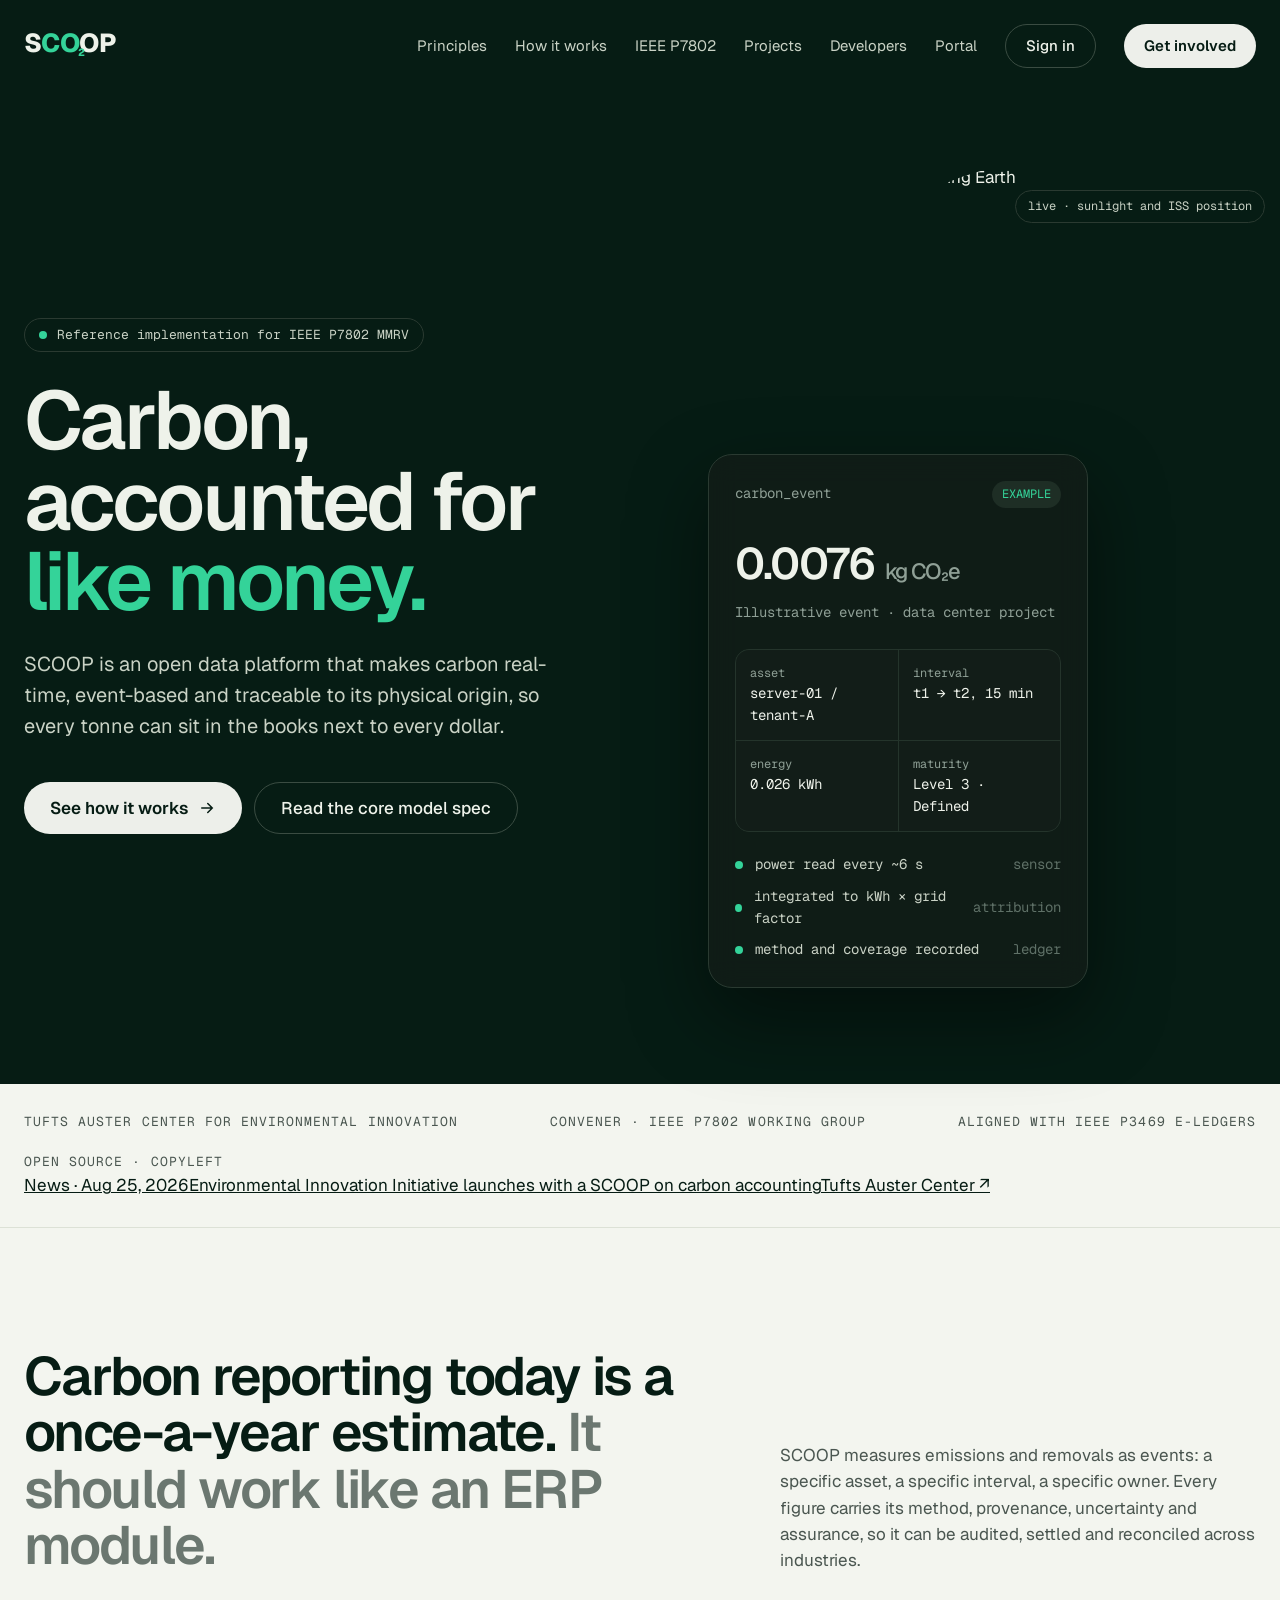
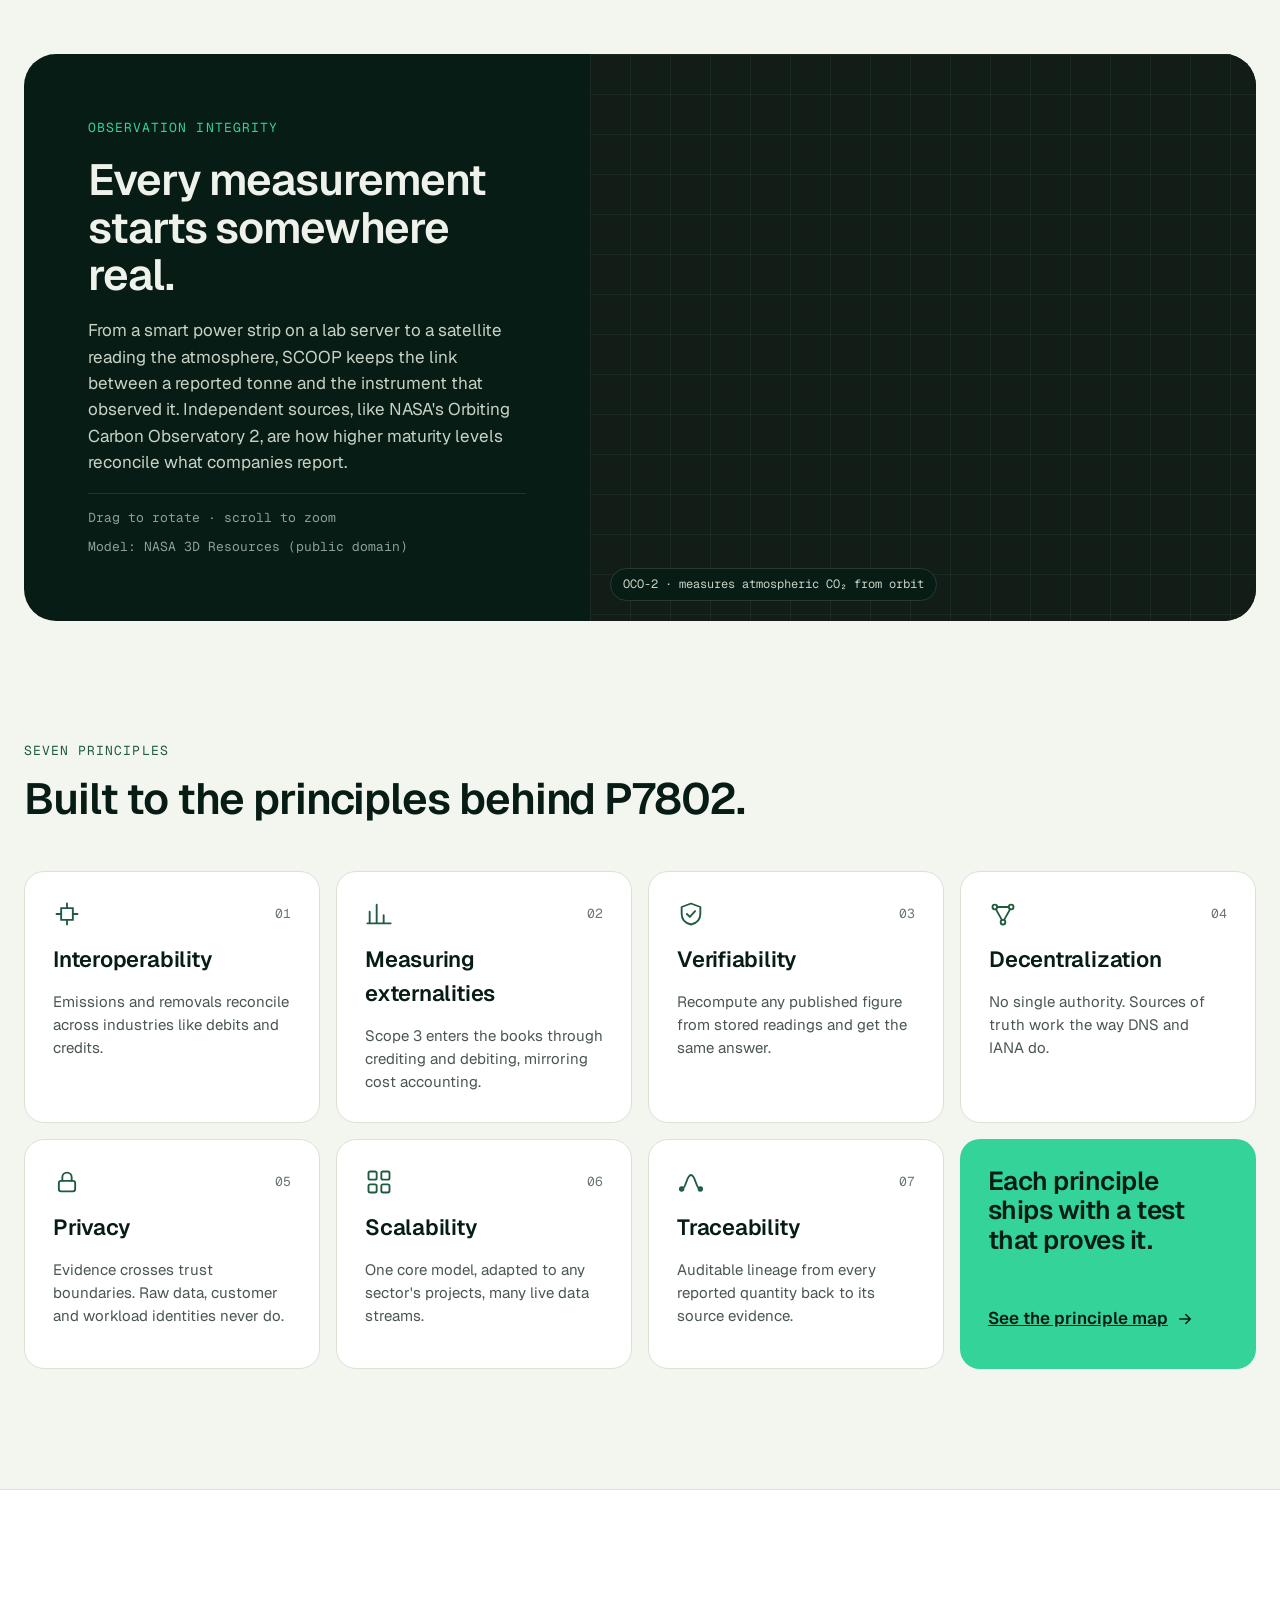
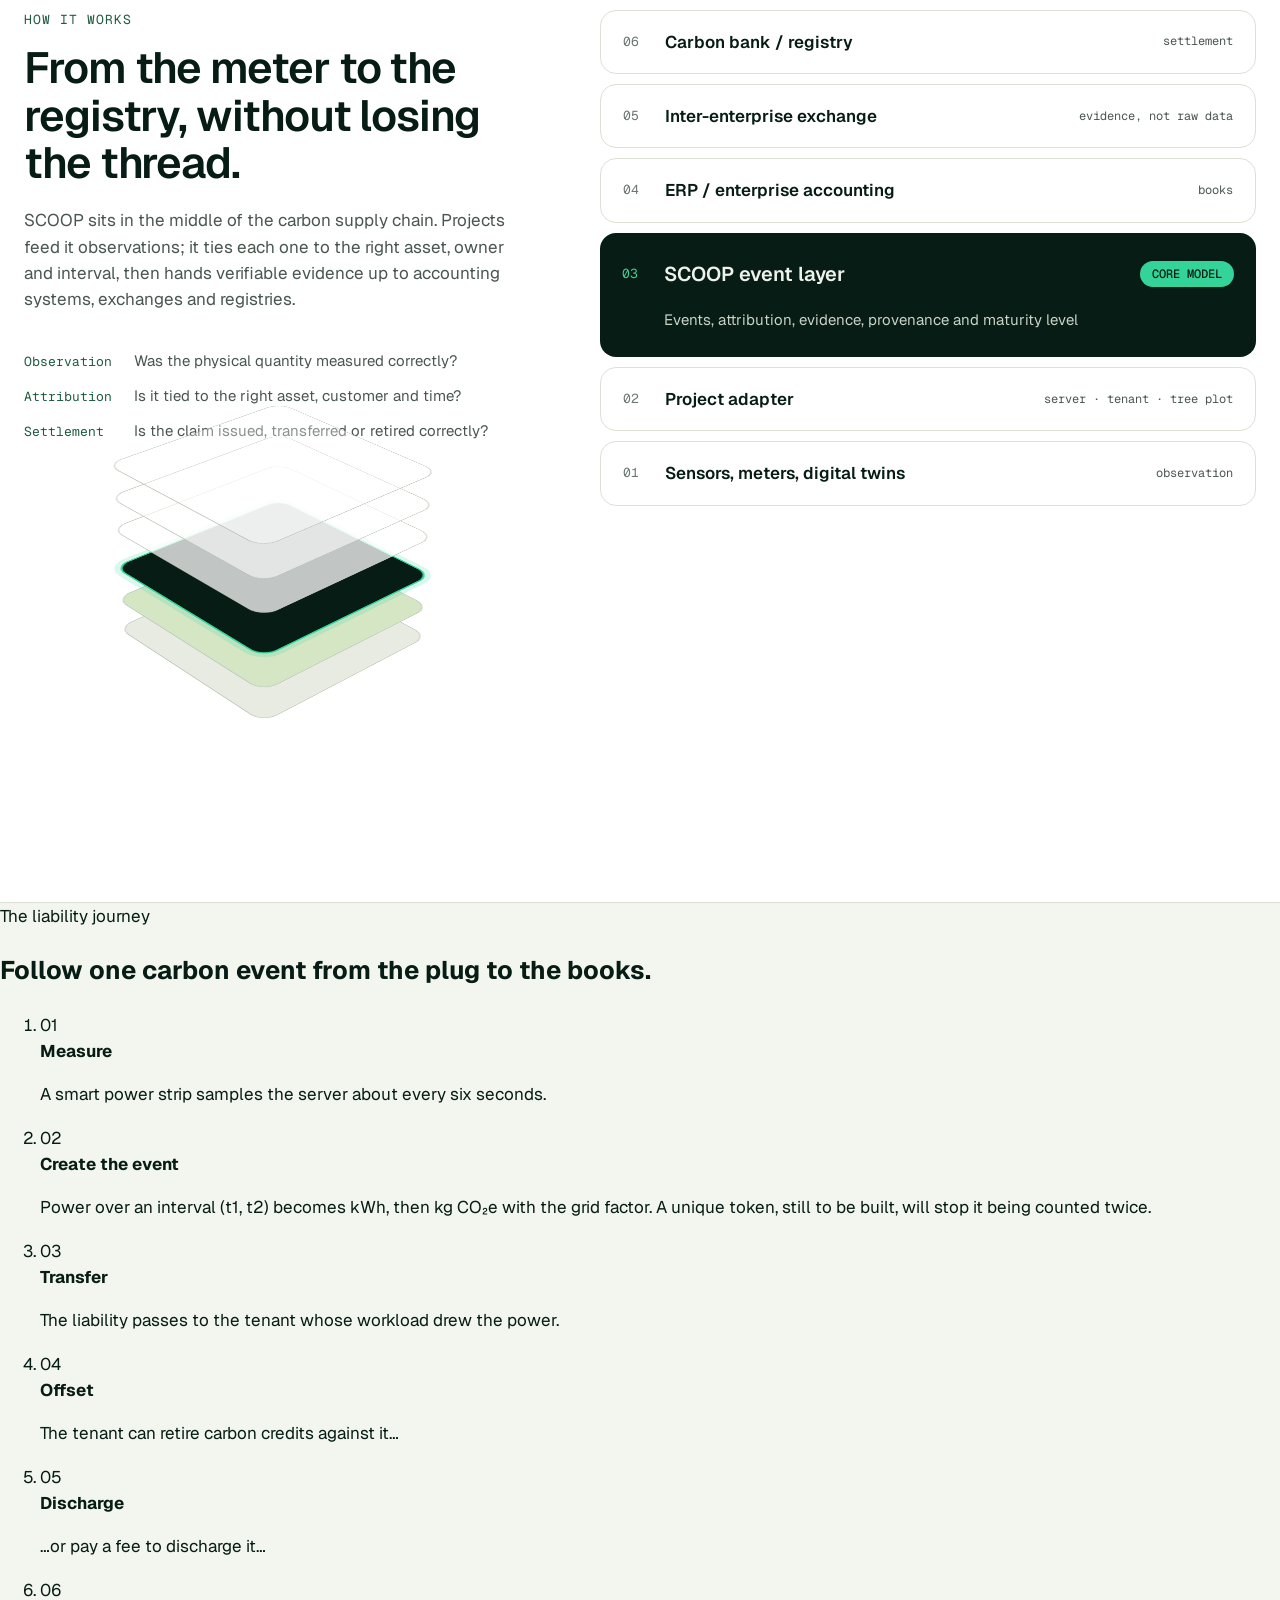
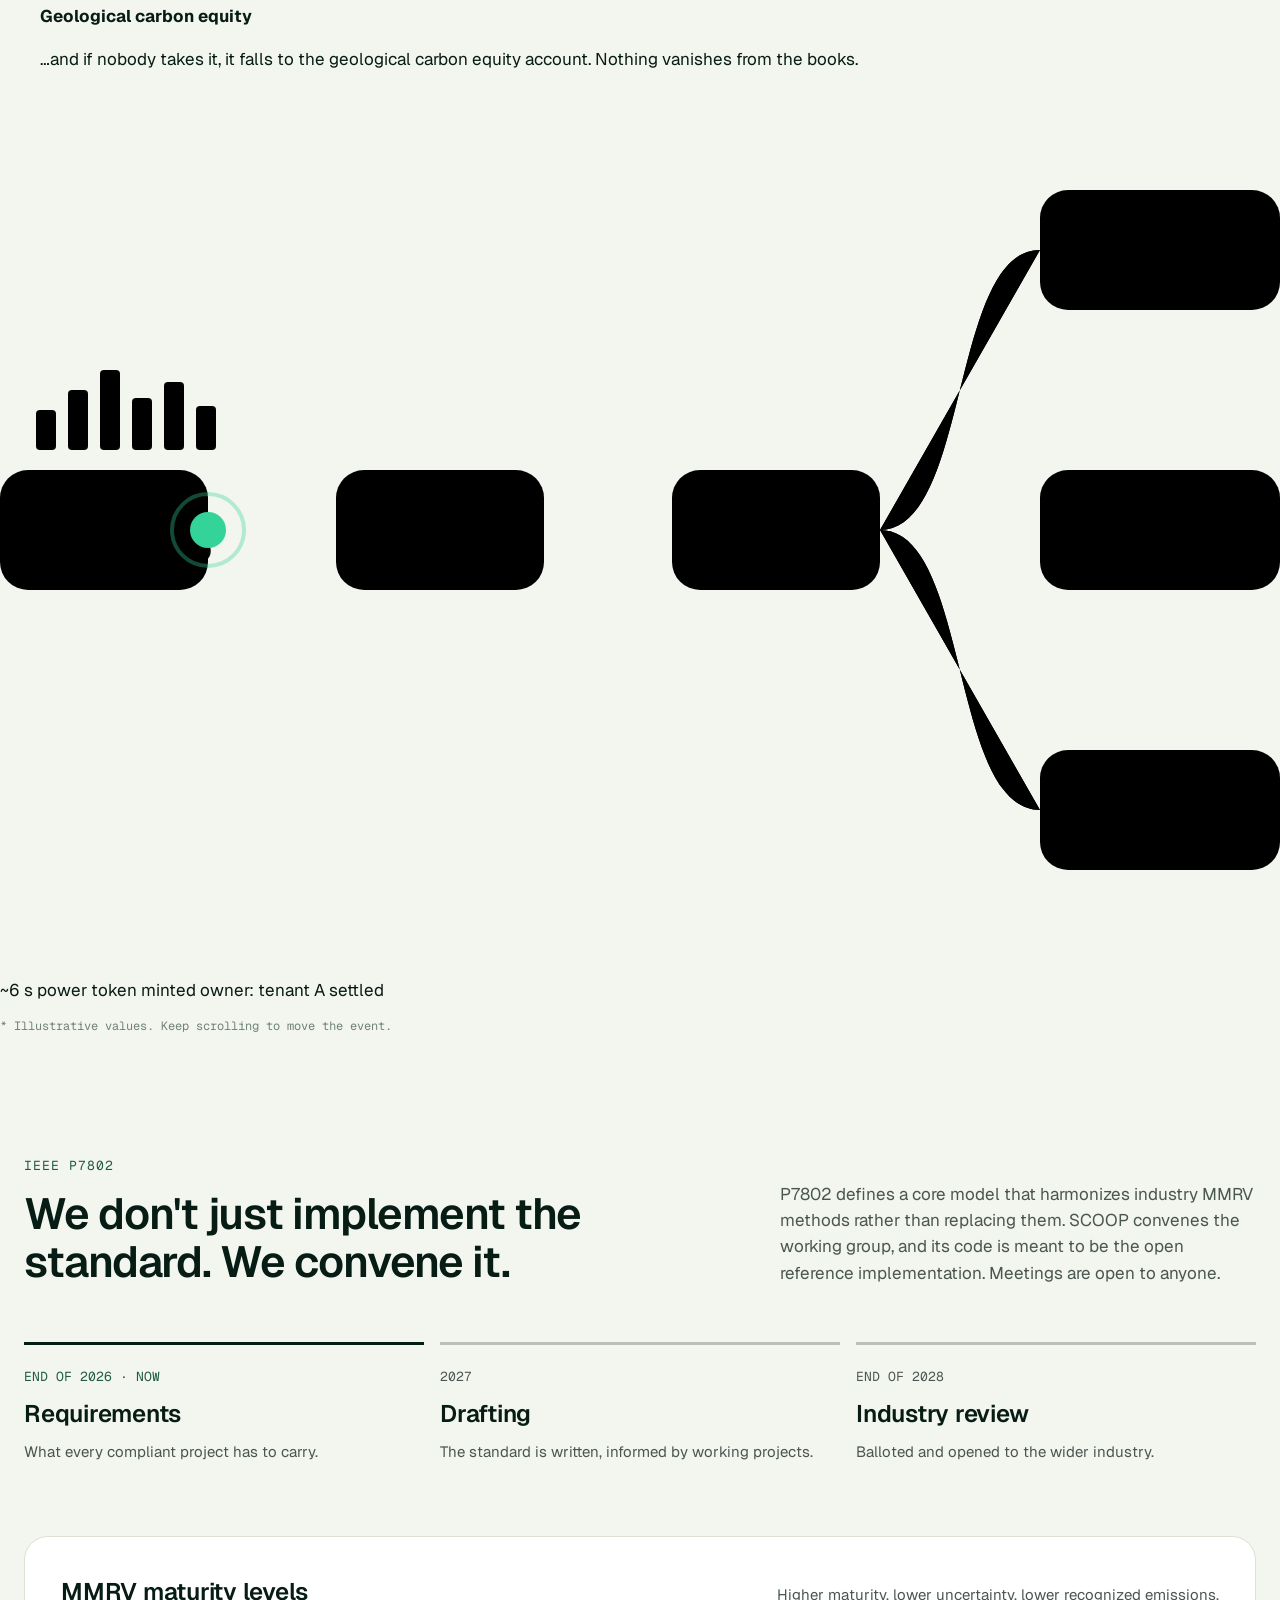
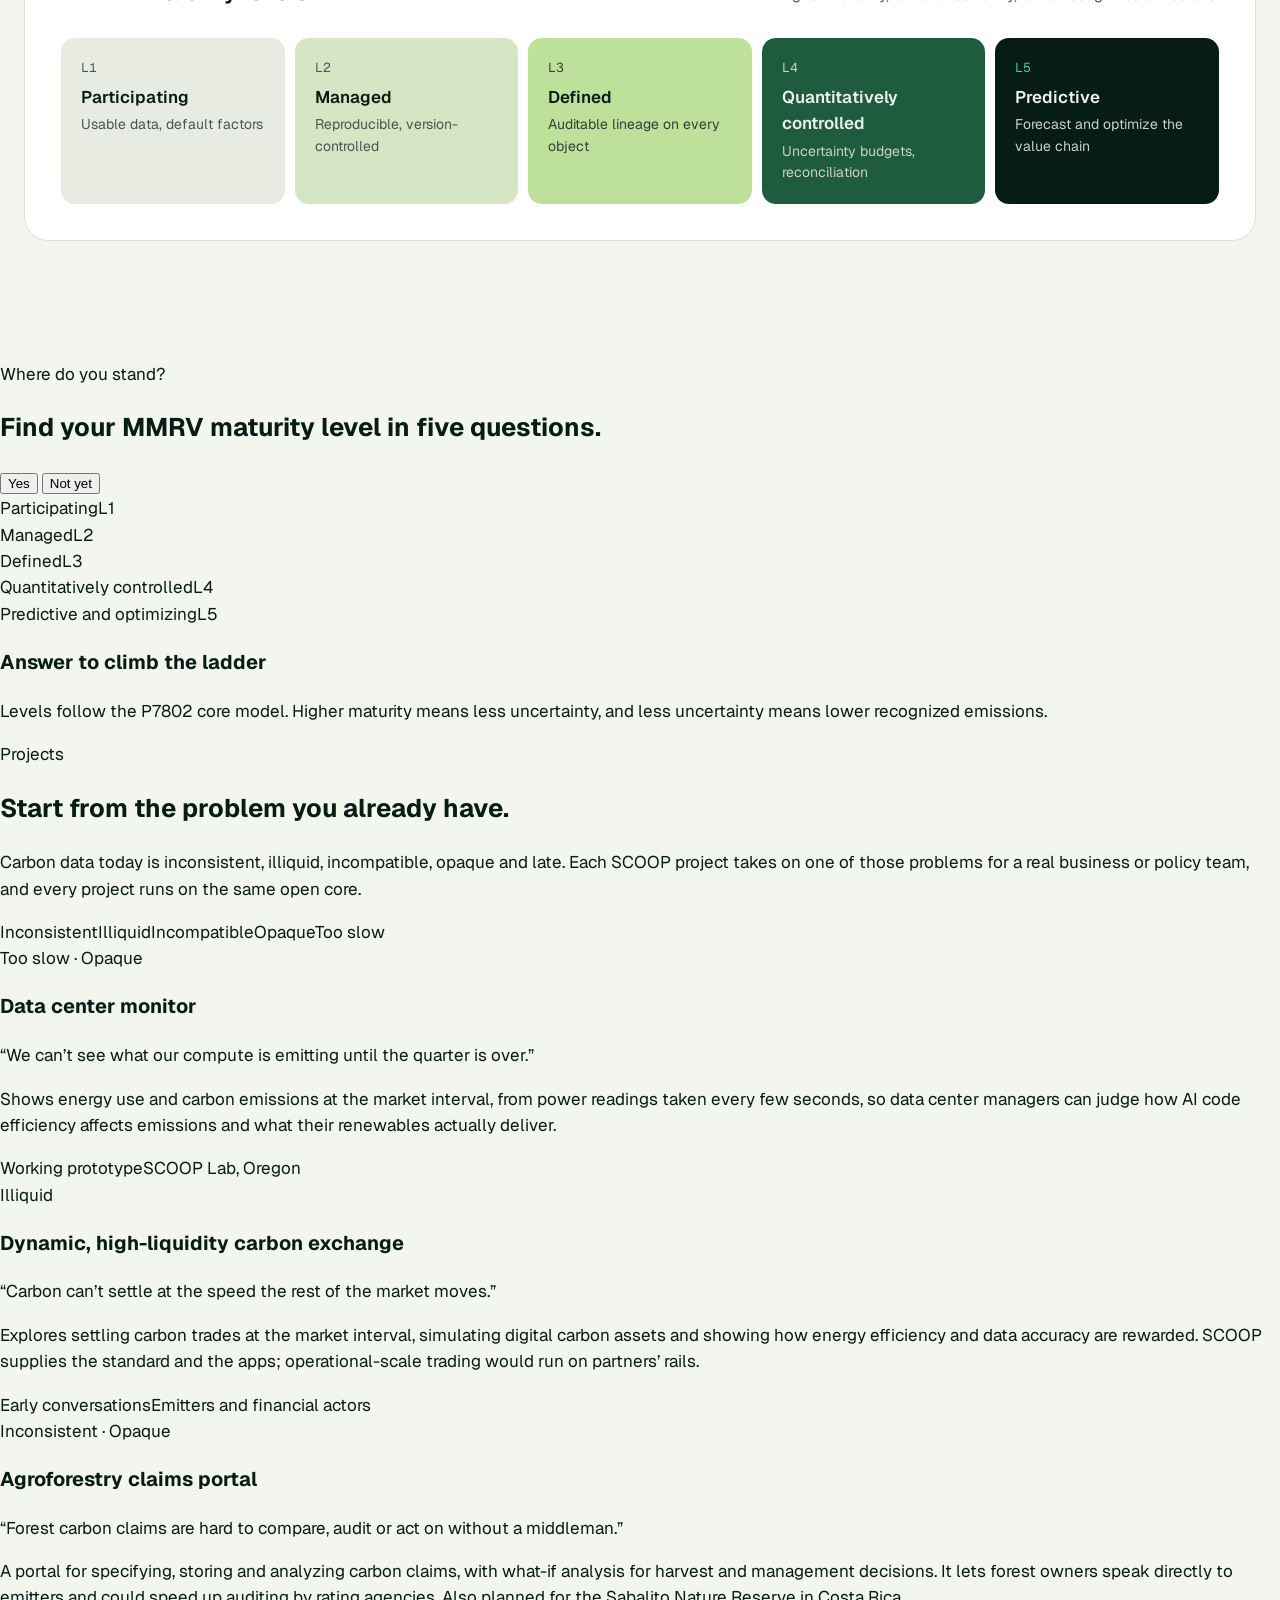
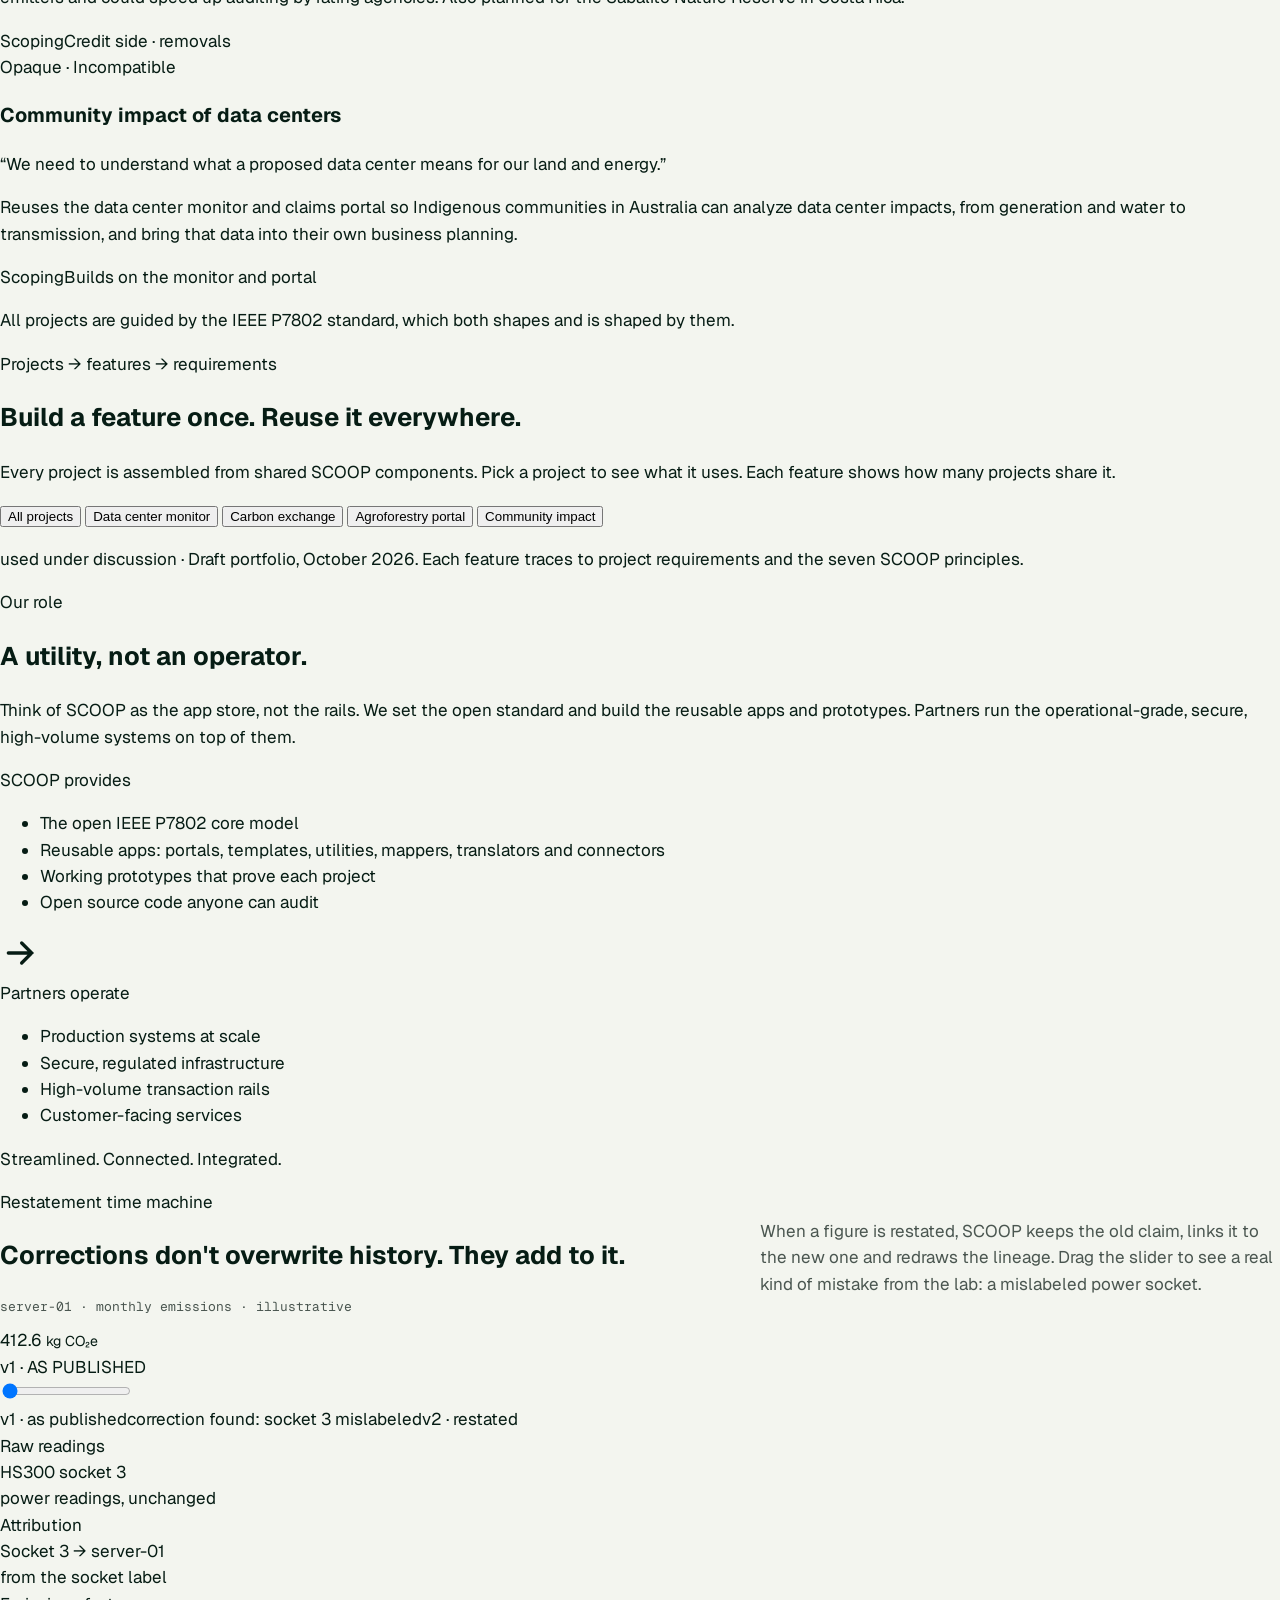
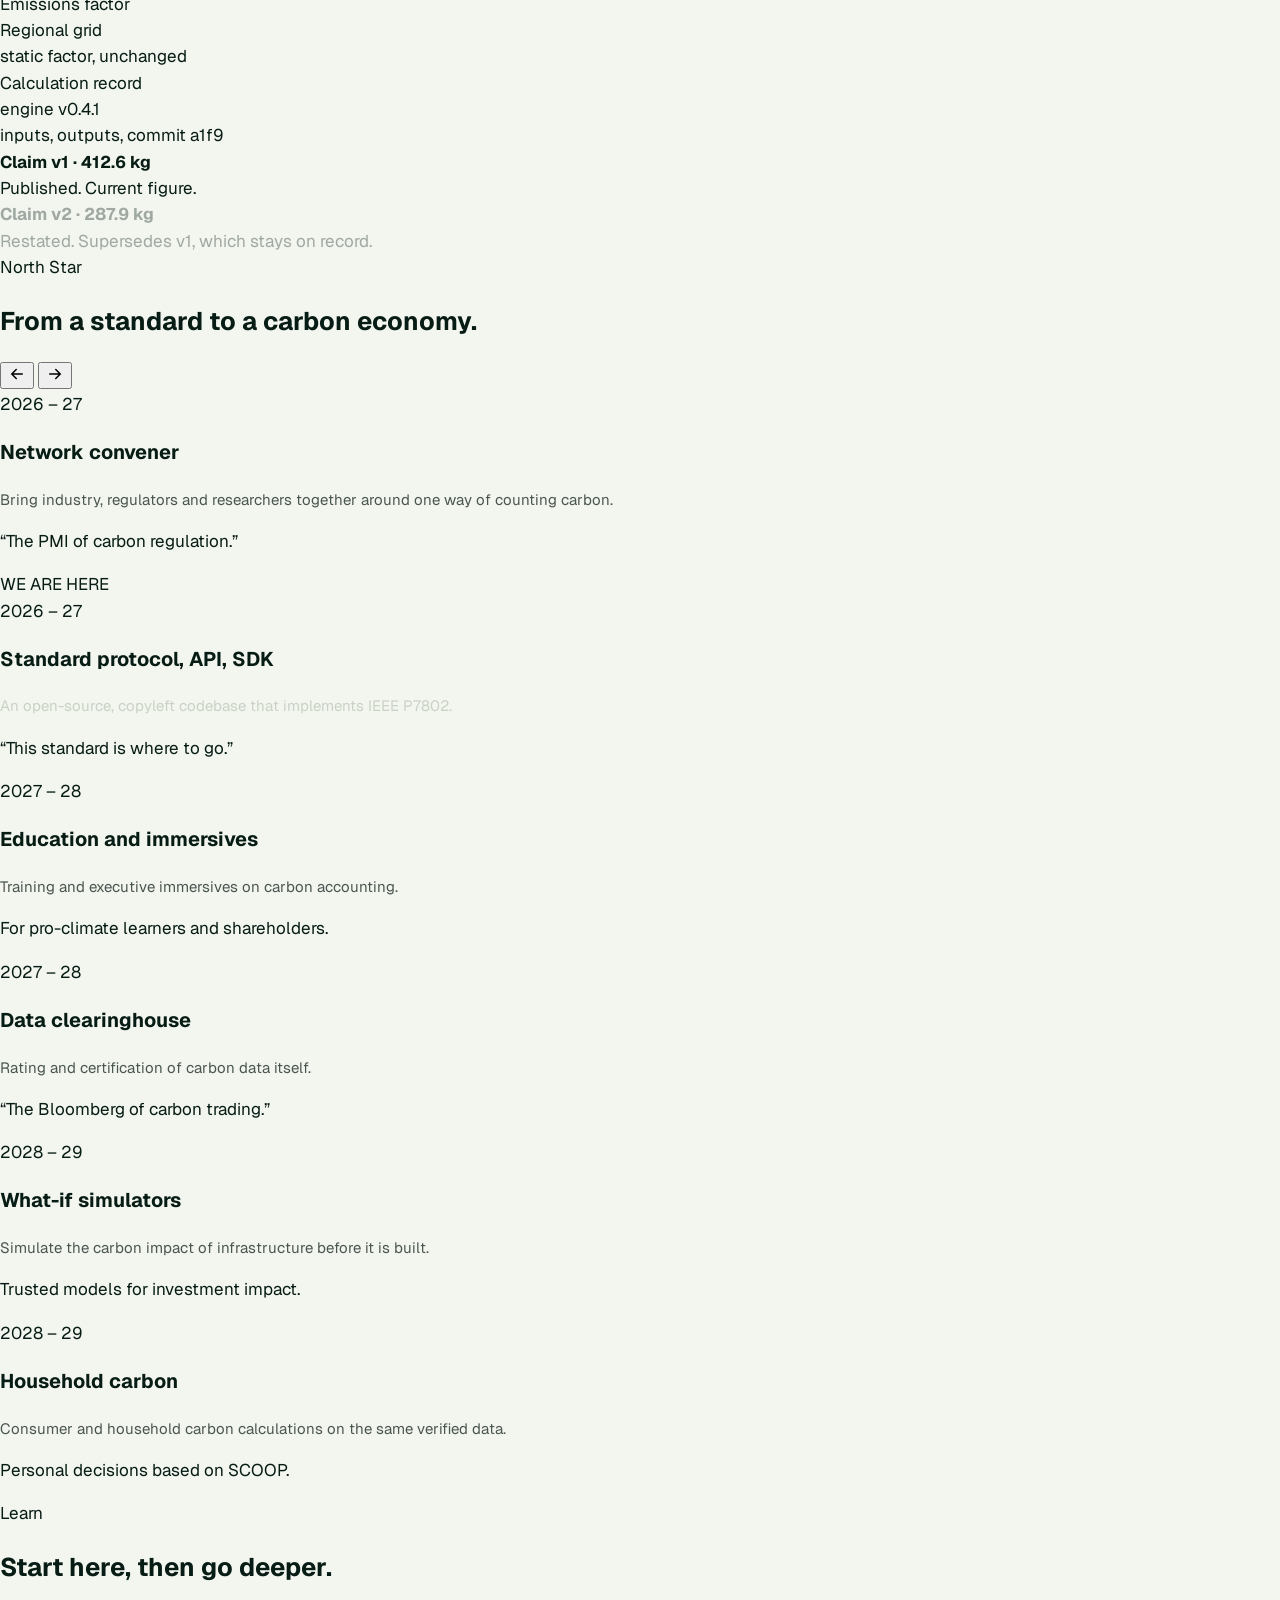
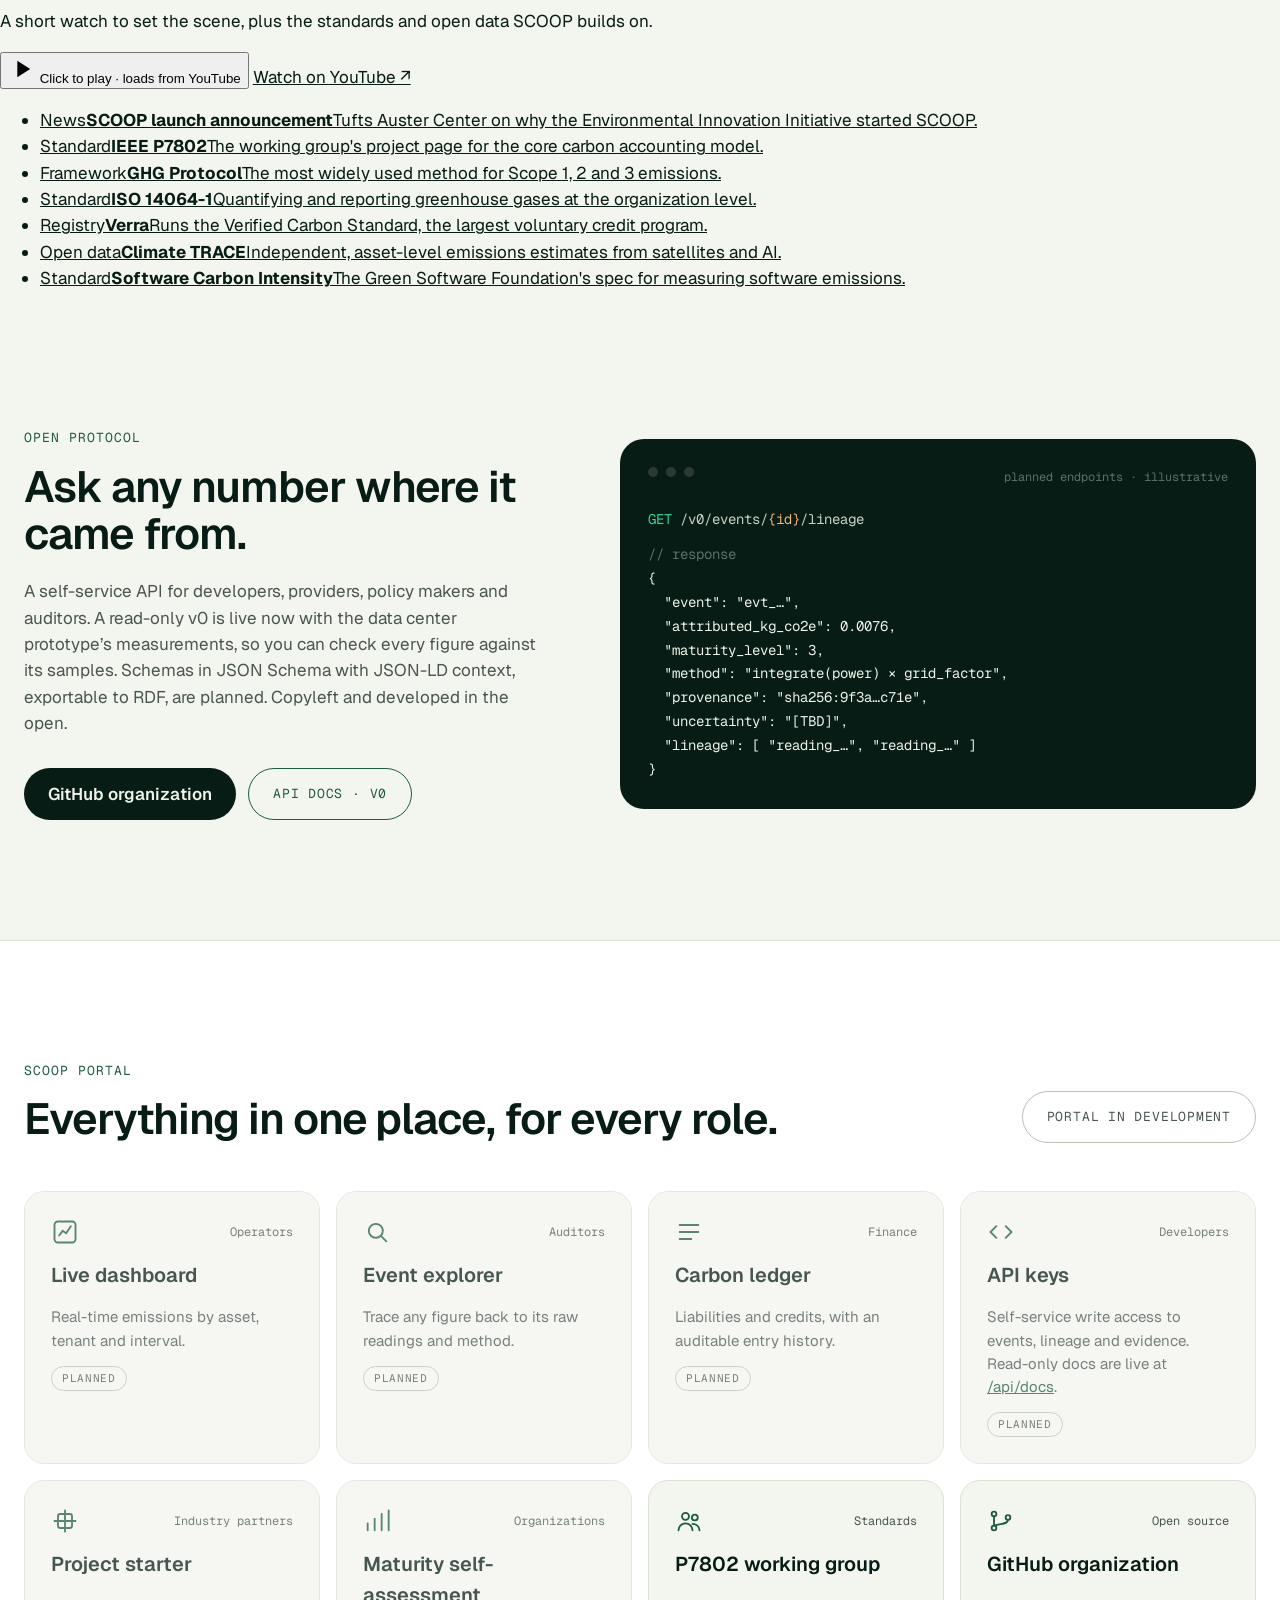
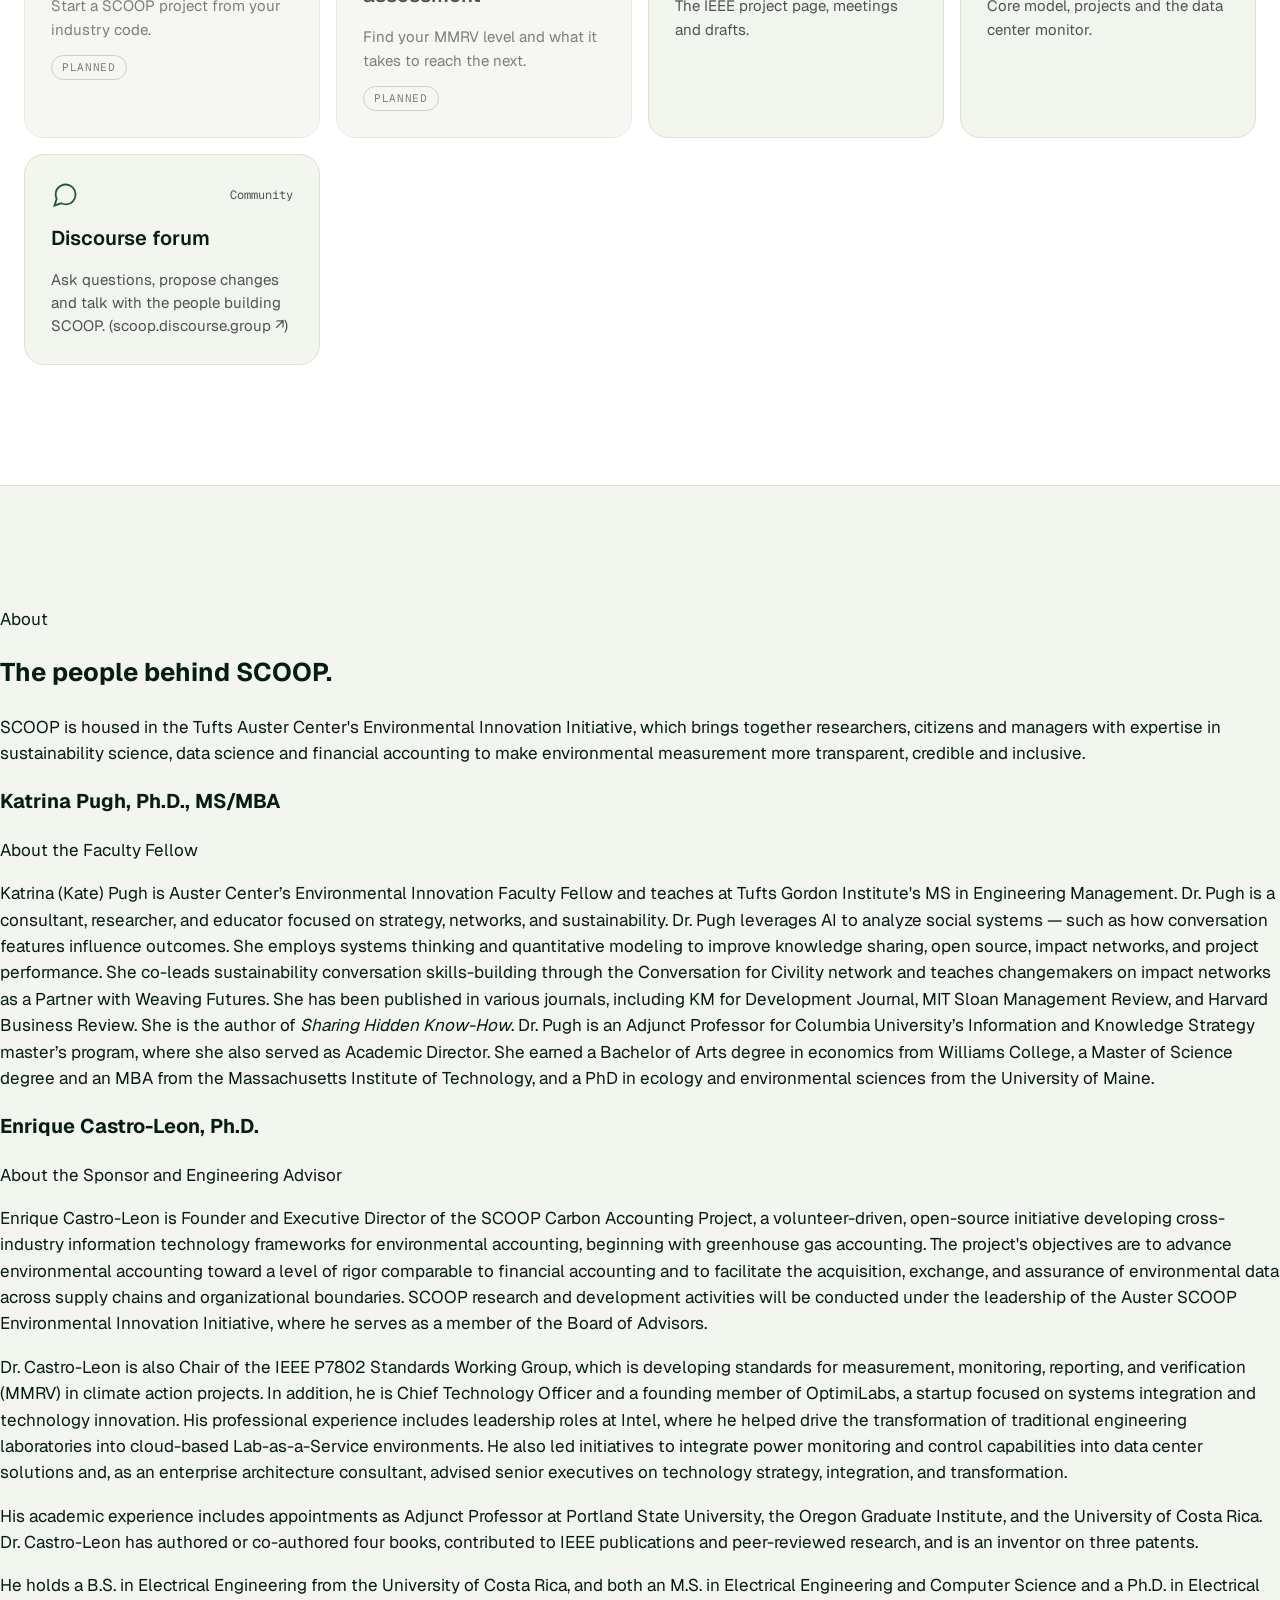
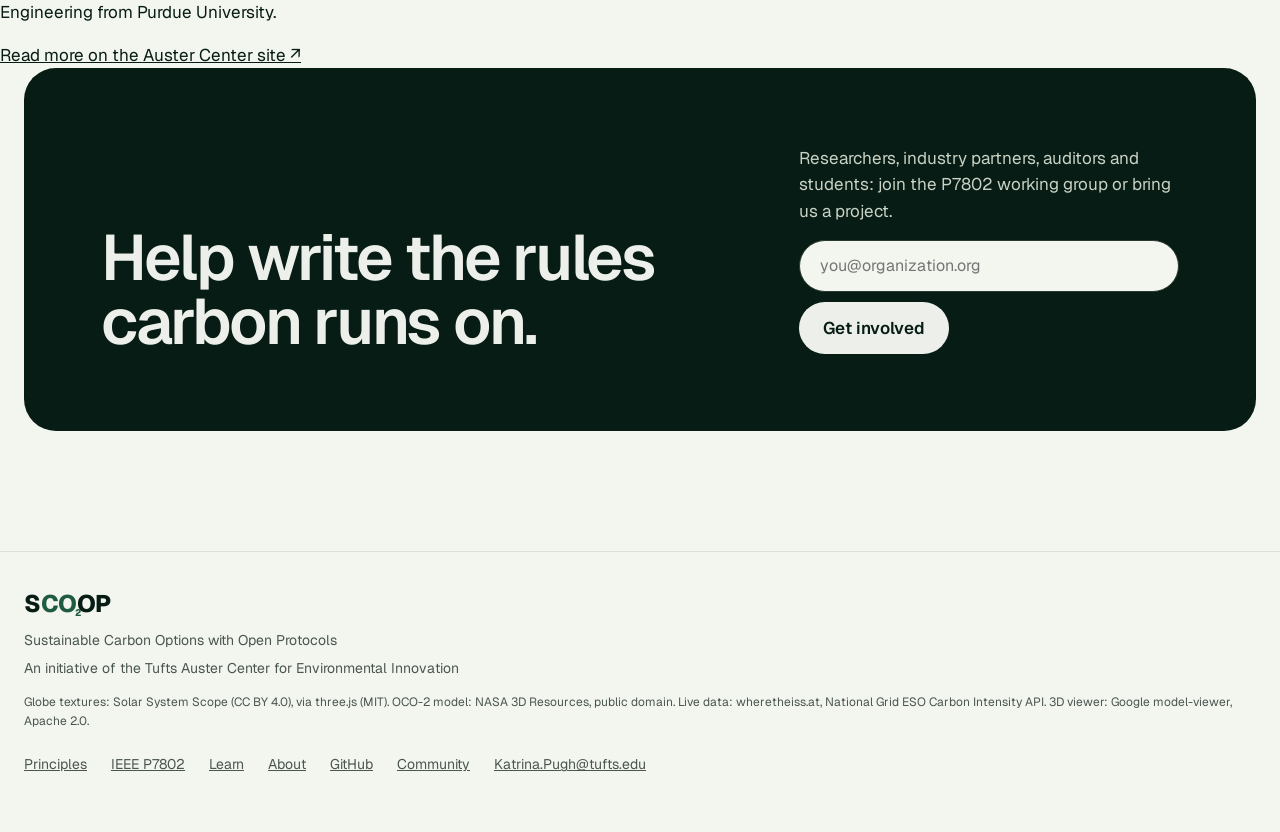
==== index.html @ c6165c92 "Add Community portal link to Discourse forum Adds a Community tile in the Portal section and a foote" ====
<!doctype html>
<html lang="en">
<head>
<meta charset="utf-8">
<meta name="viewport" content="width=device-width, initial-scale=1">
<meta name="description" content="SCOOP: open, event-based carbon accounting from the Tufts Auster Center.">
<link rel="canonical" href="https://website-jade-eta-97.vercel.app/">
<meta property="og:type" content="website">
<meta property="og:site_name" content="SCOOP">
<meta property="og:title" content="SCOOP: Open carbon accounting">
<meta property="og:description" content="SCOOP: open, event-based carbon accounting from the Tufts Auster Center.">
<meta property="og:url" content="https://website-jade-eta-97.vercel.app/">
<meta property="og:image" content="https://website-jade-eta-97.vercel.app/assets/og.png">
<meta property="og:image:type" content="image/png">
<meta property="og:image:width" content="1200">
<meta property="og:image:height" content="630">
<meta property="og:image:alt" content="SCOOP — Carbon, accounted for like money. Reference implementation for IEEE P7802 MMRV.">
<meta name="twitter:card" content="summary_large_image">
<meta name="twitter:title" content="SCOOP: Open carbon accounting">
<meta name="twitter:description" content="SCOOP: open, event-based carbon accounting from the Tufts Auster Center.">
<meta name="twitter:image" content="https://website-jade-eta-97.vercel.app/assets/og.png">
<title>SCOOP: Open carbon accounting</title>
<script src="assets/model-viewer.js"></script>

<link rel="preconnect" href="https://fonts.googleapis.com">
<link href="https://fonts.googleapis.com/css2?family=Geist:wght@400;500;600;700;800&amp;family=Geist+Mono:wght@400;500&amp;family=Instrument+Serif:ital@0;1&amp;display=swap" rel="stylesheet">
<style>
body{margin:0;background:#F3F5EF}
a{color:#061C14}a:hover{color:#1F5C3F}
*{box-sizing:border-box}
@keyframes scoopFloat{0%,100%{transform:perspective(1200px) rotateY(-14deg) rotateX(8deg) translateY(0)}50%{transform:perspective(1200px) rotateY(-10deg) rotateX(6deg) translateY(-12px)}}
@keyframes scoopOrbit{from{transform:rotateX(72deg) rotateZ(0deg)}to{transform:rotateX(72deg) rotateZ(360deg)}}
@keyframes scoopPulse{0%,100%{opacity:.35}50%{opacity:.8}}
@keyframes scoopLift{0%,100%{transform:translateZ(0)}50%{transform:translateZ(18px)}}
.scoop-float{animation:scoopFloat 7s ease-in-out infinite}
.scoop-orbit{animation:scoopOrbit 18s linear infinite}
.scoop-pulse{animation:scoopPulse 4s ease-in-out infinite}
.scoop-lift{animation:scoopLift 5s ease-in-out infinite}
.scoop-tile{transition:transform .25s ease,border-color .25s ease}
.scoop-tile:hover{transform:translateY(-4px);border-color:#1F5C3F}
.scoop-tile--planned{opacity:.74}
.scoop-tile--planned:hover{transform:none;border-color:#DCE1D6}
.tile-planned{align-self:flex-start;padding:3px 10px;border-radius:999px;border:1px solid #B9C2B4;font-family:'Geist Mono',monospace;font-size:11px;letter-spacing:.06em;text-transform:uppercase;color:#4A5650}
@media (prefers-reduced-motion:reduce){.scoop-float,.scoop-orbit,.scoop-pulse,.scoop-lift{animation:none}}
</style>
<link rel="stylesheet" href="assets/features.css">
<link rel="icon" type="image/svg+xml" href="favicon.svg">
<meta name="theme-color" content="#061C14">
<style>
.wordmark{font-family:'Geist',system-ui,sans-serif;font-weight:800;letter-spacing:-0.02em;line-height:1;white-space:nowrap}
.wordmark .co{color:#34D399}
.wordmark .o2{position:relative;display:inline-block}
.wordmark .o2 sub{position:absolute;left:-0.14em;bottom:-0.22em;font-size:0.4em;color:#34D399;line-height:1}
.wordmark.on-light .co,.wordmark.on-light .o2 sub{color:#1F5C3F}
</style>
</head>
<body>
<div style="width: 100%; background: #F3F5EF; color: #061C14; font-family: 'Geist', system-ui, sans-serif; font-size: 17px; line-height: 1.55">

<!-- HERO (dark) -->
<section id="top" style="background: #061C14; color: #EEF2EA; padding: 0 24px 96px">
<div style="max-width: 1240px; margin: 0 auto">

<nav aria-label="Main" style="display: flex; flex-wrap: wrap; align-items: center; justify-content: space-between; gap: 16px; padding: 24px 0">
<a href="#top" style="display: flex; align-items: center; gap: 10px; color: #EEF2EA; text-decoration: none">
<span class="wordmark" role="img" aria-label="SCOOP" style="font-size: 26px; padding-bottom: 6px">S<span class="co">CO</span><span class="o2">O<sub>2</sub></span>P</span>
</a>
<div style="display: flex; flex-wrap: wrap; align-items: center; gap: 28px; font-size: 15px">
<a href="#principles" style="color: #C9D2C5; text-decoration: none">Principles</a>
<a href="#how" style="color: #C9D2C5; text-decoration: none">How it works</a>
<a href="#p7802" style="color: #C9D2C5; text-decoration: none">IEEE P7802</a>
<a href="#projects" style="color: #C9D2C5; text-decoration: none">Projects</a>
<a href="#developers" style="color: #C9D2C5; text-decoration: none">Developers</a>
<a href="#portal" style="color: #C9D2C5; text-decoration: none">Portal</a>
<a href="#portal" style="display: inline-flex; align-items: center; min-height: 44px; padding: 0 20px; border-radius: 999px; border: 1px solid #3A4C42; color: #EEF2EA; font-weight: 500; text-decoration: none">Sign in</a>
<a href="#join" style="display: inline-flex; align-items: center; min-height: 44px; padding: 0 20px; border-radius: 999px; background: #EDEFEA; color: #061C14; font-weight: 600; text-decoration: none">Get involved</a>
</div>
</nav>

<div style="display: flex; flex-wrap: wrap; align-items: center; gap: 56px; padding-top: 72px">
<div style="flex: 1 1 520px; min-width: 0">
<div style="display: inline-flex; align-items: center; gap: 10px; padding: 6px 14px; border: 1px solid #2A3A31; border-radius: 999px; font-family: 'Geist Mono', monospace; font-size: 13px; color: #C9D2C5">
<span style="width: 8px; height: 8px; border-radius: 50%; background: #34D399"></span>
Reference implementation for IEEE P7802 MMRV
</div>
<h1 style="margin: 28px 0 0; font-size: clamp(44px, 6.4vw, 88px); line-height: 0.98; letter-spacing: -0.035em; font-weight: 600">Carbon, accounted for <span style="font-weight: 600; color: #34D399">like money.</span></h1>
<p style="margin: 28px 0 0; max-width: 560px; font-size: 20px; color: #C9D2C5">SCOOP is an open data platform that makes carbon real-time, event-based and traceable to its physical origin, so every tonne can sit in the books next to every dollar.</p>
<div style="display: flex; flex-wrap: wrap; gap: 12px; margin-top: 40px">
<a href="#how" style="display: inline-flex; align-items: center; gap: 10px; min-height: 52px; padding: 0 26px; border-radius: 999px; background: #EDEFEA; color: #061C14; font-weight: 600; text-decoration: none">See how it works
<svg width="18" height="18" viewBox="0 0 24 24" fill="none" stroke="currentColor" stroke-width="2" stroke-linecap="round" aria-hidden="true"><path d="M5 12h14M13 6l6 6-6 6"></path></svg></a>
<a href="#developers" style="display: inline-flex; align-items: center; min-height: 52px; padding: 0 26px; border-radius: 999px; border: 1px solid #3A4C42; color: #EEF2EA; font-weight: 500; text-decoration: none">Read the core model spec</a>
</div>
</div>

<!-- Globe + event card -->
<div style="flex: 1 1 440px; min-width: 0; max-width: 560px">
<div style="position: relative; width: 100%; max-width: 440px; aspect-ratio: 1 / 1; margin-left: auto">
<canvas id="globe" role="img" aria-label="Realistic 3D Earth lit by the real position of the sun, with the live position of the International Space Station. Drag to rotate." style="position: absolute; inset: -6%; width: 112%; height: 112%; display: block; touch-action: pan-y; cursor: grab"></canvas>
<img id="globe-fallback" hidden src="assets/earth.gif" alt="Animated rotating Earth" style="position: relative; display: block; width: 100%; height: 100%; border-radius: 50%; object-fit: cover">
<div id="globe-live" aria-live="off" style="position: absolute; top: 6%; right: -2%; padding: 6px 12px; border-radius: 999px; background: #061C14; border: 1px solid #2A3A31; font-family: 'Geist Mono', monospace; font-size: 12px; color: #C9D2C5">live · sunlight and ISS position</div>
</div>
<div class="scoop-float" style="position: relative; margin-top: -150px; max-width: 380px; background: rgba(18, 29, 24, 0.86); backdrop-filter: blur(14px); border: 1px solid #2A3A31; border-radius: 24px; padding: 26px; font-family: 'Geist Mono', monospace; font-size: 14px; box-shadow: 0 30px 80px rgba(0, 0, 0, 0.45)">
<div style="display: flex; justify-content: space-between; align-items: center; gap: 12px">
<span style="color: #8FA096">carbon_event</span>
<span style="padding: 4px 10px; border-radius: 999px; background: #1E2E25; color: #34D399; font-size: 12px">EXAMPLE</span>
</div>
<div style="margin-top: 22px; font-family: 'Geist', sans-serif; font-size: 44px; font-weight: 600; letter-spacing: -0.03em; color: #EEF2EA">0.0076 <span style="font-size: 22px; color: #8FA096; font-weight: 500">kg CO₂e</span></div>
<div style="color: #8FA096; margin-top: 4px">Illustrative event · data center project</div>
<div style="display: grid; grid-template-columns: repeat(2, minmax(0, 1fr)); gap: 1px; margin-top: 26px; background: #24342B; border: 1px solid #24342B; border-radius: 14px; overflow: hidden">
<div style="background: #121D18; padding: 14px"><div style="color: #8FA096; font-size: 12px">asset</div><div style="color: #EEF2EA">server-01 / tenant-A</div></div>
<div style="background: #121D18; padding: 14px"><div style="color: #8FA096; font-size: 12px">interval</div><div style="color: #EEF2EA">t1 → t2, 15 min</div></div>
<div style="background: #121D18; padding: 14px"><div style="color: #8FA096; font-size: 12px">energy</div><div style="color: #EEF2EA">0.026 kWh</div></div>
<div style="background: #121D18; padding: 14px"><div style="color: #8FA096; font-size: 12px">maturity</div><div style="color: #EEF2EA">Level 3 · Defined</div></div>
</div>
<div style="margin-top: 22px; display: flex; flex-direction: column; gap: 10px">
<div style="display: flex; align-items: center; gap: 12px"><span style="width: 8px; height: 8px; border-radius: 50%; background: #34D399"></span><span style="color: #C9D2C5">power read every ~6 s</span><span style="margin-left: auto; color: #5F7167">sensor</span></div>
<div style="display: flex; align-items: center; gap: 12px"><span style="width: 8px; height: 8px; border-radius: 50%; background: #34D399"></span><span style="color: #C9D2C5">integrated to kWh × grid factor</span><span style="margin-left: auto; color: #5F7167">attribution</span></div>
<div style="display: flex; align-items: center; gap: 12px"><span style="width: 8px; height: 8px; border-radius: 50%; background: #34D399"></span><span style="color: #C9D2C5">method and coverage recorded</span><span style="margin-left: auto; color: #5F7167">ledger</span></div>
</div>
</div>
</div>
</div>
</div>
</section>

<!-- Credibility strip -->
<section style="border-bottom: 1px solid #DCE1D6; padding: 28px 24px">
<div style="max-width: 1240px; margin: 0 auto; display: flex; flex-wrap: wrap; justify-content: space-between; gap: 20px 40px; font-family: 'Geist Mono', monospace; font-size: 13px; color: #4A5650; text-transform: uppercase; letter-spacing: 0.08em">
<span>Tufts Auster Center for Environmental Innovation</span>
<span>Convener · IEEE P7802 working group</span>
<span>Aligned with IEEE P3469 E-Ledgers</span>
<span>Open source · Copyleft</span>
</div>
<a class="news-pill" href="https://austercenter.tufts.edu/news-events/news/environmental-innovation-initiative-launches-scoop-carbon-accounting" target="_blank" rel="noopener"><span class="news-tag">News · Aug 25, 2026</span><span class="news-title">Environmental Innovation Initiative launches with a SCOOP on carbon accounting</span><span class="news-src">Tufts Auster Center ↗</span></a>
</section>

<!-- Problem / statement -->
<section style="padding: 120px 24px 40px">
<div style="max-width: 1240px; margin: 0 auto; display: flex; flex-wrap: wrap; gap: 40px 80px; align-items: flex-end">
<h2 style="flex: 1 1 560px; margin: 0; font-size: clamp(34px, 4.2vw, 56px); line-height: 1.05; letter-spacing: -0.03em; font-weight: 600">Carbon reporting today is a once-a-year estimate. <span style="color: #6B7770">It should work like an ERP module.</span></h2>
<p style="flex: 1 1 360px; margin: 0; color: #4A5650">SCOOP measures emissions and removals as events: a specific asset, a specific interval, a specific owner. Every figure carries its method, provenance, uncertainty and assurance, so it can be audited, settled and reconciled across industries.</p>
</div>
</section>

<!-- 3D: observation from orbit -->
<section style="padding: 40px 24px 40px">
<div style="max-width: 1240px; margin: 0 auto; background: #061C14; color: #EEF2EA; border-radius: 32px; overflow: hidden; display: flex; flex-wrap: wrap; align-items: stretch">
<div style="flex: 1 1 380px; min-width: 0; padding: clamp(32px, 5vw, 64px); display: flex; flex-direction: column; justify-content: center; gap: 18px">
<div style="font-family: 'Geist Mono', monospace; font-size: 13px; letter-spacing: 0.08em; text-transform: uppercase; color: #34D399">Observation integrity</div>
<h2 style="margin: 0; font-size: clamp(30px, 3.4vw, 44px); letter-spacing: -0.025em; font-weight: 600; line-height: 1.1">Every measurement starts somewhere real.</h2>
<p style="margin: 0; color: #C9D2C5">From a smart power strip on a lab server to a satellite reading the atmosphere, SCOOP keeps the link between a reported tonne and the instrument that observed it. Independent sources, like NASA's Orbiting Carbon Observatory 2, are how higher maturity levels reconcile what companies report.</p>
<div style="display: flex; flex-wrap: wrap; gap: 8px 20px; font-family: 'Geist Mono', monospace; font-size: 13px; color: #8FA096; padding-top: 14px; border-top: 1px solid #24342B">
<span>Drag to rotate · scroll to zoom</span>
<span>Model: NASA 3D Resources (public domain)</span>
</div>
</div>
<div style="flex: 1 1 480px; min-width: 0; position: relative; min-height: 440px; background: #121D18">
<div aria-hidden="true" style="position: absolute; inset: 0; background-image: linear-gradient(#1C2A23 1px, transparent 1px), linear-gradient(90deg, #1C2A23 1px, transparent 1px); background-size: 40px 40px"></div>
<model-viewer src="assets/oco2.glb" alt="Interactive 3D model of NASA's Orbiting Carbon Observatory 2 satellite" auto-rotate="" camera-controls="" interaction-prompt="none" shadow-intensity="1" exposure="1.1" camera-orbit="35deg 70deg auto" rotation-per-second="18deg" style="position: absolute; inset: 0; width: 100%; height: 100%; background: transparent"></model-viewer>
<div style="position: absolute; left: 20px; bottom: 20px; padding: 6px 12px; border-radius: 999px; background: #061C14; border: 1px solid #2A3A31; font-family: 'Geist Mono', monospace; font-size: 12px; color: #C9D2C5">OCO-2 · measures atmospheric CO₂ from orbit</div>
</div>
</div>
</section>

<!-- Principles -->
<section id="principles" style="padding: 80px 24px 120px">
<div style="max-width: 1240px; margin: 0 auto">
<div style="font-family: 'Geist Mono', monospace; font-size: 13px; letter-spacing: 0.08em; text-transform: uppercase; color: #1F5C3F">Seven principles</div>
<h2 style="margin: 14px 0 48px; font-size: clamp(30px, 3.4vw, 44px); letter-spacing: -0.025em; font-weight: 600; line-height: 1.1">Built to the principles behind P7802.</h2>
<div style="display: grid; grid-template-columns: repeat(auto-fit, minmax(260px, 1fr)); gap: 16px">

<article style="background: #FFFFFF; border: 1px solid #DCE1D6; border-radius: 20px; padding: 28px; display: flex; flex-direction: column; gap: 14px; min-height: 230px">
<div style="display: flex; justify-content: space-between; align-items: center"><svg width="28" height="28" viewBox="0 0 24 24" fill="none" stroke="#1F5C3F" stroke-width="1.6" stroke-linecap="round" aria-hidden="true"><path d="M7 7h10v10H7zM3 12h4M17 12h4M12 3v4M12 17v4"></path></svg><span style="font-family: 'Geist Mono', monospace; font-size: 13px; color: #6B7770">01</span></div>
<h3 style="margin: 0; font-size: 22px; font-weight: 600; letter-spacing: -0.01em">Interoperability</h3>
<p style="margin: 0; color: #4A5650; font-size: 15px">Emissions and removals reconcile across industries like debits and credits.</p>
</article>

<article style="background: #FFFFFF; border: 1px solid #DCE1D6; border-radius: 20px; padding: 28px; display: flex; flex-direction: column; gap: 14px; min-height: 230px">
<div style="display: flex; justify-content: space-between; align-items: center"><svg width="28" height="28" viewBox="0 0 24 24" fill="none" stroke="#1F5C3F" stroke-width="1.6" stroke-linecap="round" aria-hidden="true"><path d="M4 20V10M10 20V4M16 20v-7M22 20H2"></path></svg><span style="font-family: 'Geist Mono', monospace; font-size: 13px; color: #6B7770">02</span></div>
<h3 style="margin: 0; font-size: 22px; font-weight: 600; letter-spacing: -0.01em">Measuring externalities</h3>
<p style="margin: 0; color: #4A5650; font-size: 15px">Scope 3 enters the books through crediting and debiting, mirroring cost accounting.</p>
</article>

<article style="background: #FFFFFF; border: 1px solid #DCE1D6; border-radius: 20px; padding: 28px; display: flex; flex-direction: column; gap: 14px; min-height: 230px">
<div style="display: flex; justify-content: space-between; align-items: center"><svg width="28" height="28" viewBox="0 0 24 24" fill="none" stroke="#1F5C3F" stroke-width="1.6" stroke-linecap="round" stroke-linejoin="round" aria-hidden="true"><path d="M12 3l8 3v6c0 5-3.5 8-8 9-4.5-1-8-4-8-9V6z"></path><path d="M8.5 12l2.5 2.5 4.5-5"></path></svg><span style="font-family: 'Geist Mono', monospace; font-size: 13px; color: #6B7770">03</span></div>
<h3 style="margin: 0; font-size: 22px; font-weight: 600; letter-spacing: -0.01em">Verifiability</h3>
<p style="margin: 0; color: #4A5650; font-size: 15px">Recompute any published figure from stored readings and get the same answer.</p>
</article>

<article style="background: #FFFFFF; border: 1px solid #DCE1D6; border-radius: 20px; padding: 28px; display: flex; flex-direction: column; gap: 14px; min-height: 230px">
<div style="display: flex; justify-content: space-between; align-items: center"><svg width="28" height="28" viewBox="0 0 24 24" fill="none" stroke="#1F5C3F" stroke-width="1.6" stroke-linecap="round" aria-hidden="true"><circle cx="5" cy="6" r="2"></circle><circle cx="19" cy="6" r="2"></circle><circle cx="12" cy="19" r="2"></circle><path d="M7 6h10M6 8l5 9M18 8l-5 9"></path></svg><span style="font-family: 'Geist Mono', monospace; font-size: 13px; color: #6B7770">04</span></div>
<h3 style="margin: 0; font-size: 22px; font-weight: 600; letter-spacing: -0.01em">Decentralization</h3>
<p style="margin: 0; color: #4A5650; font-size: 15px">No single authority. Sources of truth work the way DNS and IANA do.</p>
</article>

<article style="background: #FFFFFF; border: 1px solid #DCE1D6; border-radius: 20px; padding: 28px; display: flex; flex-direction: column; gap: 14px; min-height: 230px">
<div style="display: flex; justify-content: space-between; align-items: center"><svg width="28" height="28" viewBox="0 0 24 24" fill="none" stroke="#1F5C3F" stroke-width="1.6" stroke-linecap="round" aria-hidden="true"><rect x="5" y="11" width="14" height="9" rx="2"></rect><path d="M8 11V8a4 4 0 018 0v3"></path></svg><span style="font-family: 'Geist Mono', monospace; font-size: 13px; color: #6B7770">05</span></div>
<h3 style="margin: 0; font-size: 22px; font-weight: 600; letter-spacing: -0.01em">Privacy</h3>
<p style="margin: 0; color: #4A5650; font-size: 15px">Evidence crosses trust boundaries. Raw data, customer and workload identities never do.</p>
</article>

<article style="background: #FFFFFF; border: 1px solid #DCE1D6; border-radius: 20px; padding: 28px; display: flex; flex-direction: column; gap: 14px; min-height: 230px">
<div style="display: flex; justify-content: space-between; align-items: center"><svg width="28" height="28" viewBox="0 0 24 24" fill="none" stroke="#1F5C3F" stroke-width="1.6" stroke-linecap="round" aria-hidden="true"><rect x="3" y="3" width="7" height="7" rx="1.5"></rect><rect x="14" y="3" width="7" height="7" rx="1.5"></rect><rect x="3" y="14" width="7" height="7" rx="1.5"></rect><rect x="14" y="14" width="7" height="7" rx="1.5"></rect></svg><span style="font-family: 'Geist Mono', monospace; font-size: 13px; color: #6B7770">06</span></div>
<h3 style="margin: 0; font-size: 22px; font-weight: 600; letter-spacing: -0.01em">Scalability</h3>
<p style="margin: 0; color: #4A5650; font-size: 15px">One core model, adapted to any sector&#39;s projects, many live data streams.</p>
</article>

<article style="background: #FFFFFF; border: 1px solid #DCE1D6; border-radius: 20px; padding: 28px; display: flex; flex-direction: column; gap: 14px; min-height: 230px">
<div style="display: flex; justify-content: space-between; align-items: center"><svg width="28" height="28" viewBox="0 0 24 24" fill="none" stroke="#1F5C3F" stroke-width="1.6" stroke-linecap="round" aria-hidden="true"><path d="M4 18c4 0 4-12 8-12s4 12 8 12"></path><circle cx="4" cy="18" r="1.5"></circle><circle cx="20" cy="18" r="1.5"></circle></svg><span style="font-family: 'Geist Mono', monospace; font-size: 13px; color: #6B7770">07</span></div>
<h3 style="margin: 0; font-size: 22px; font-weight: 600; letter-spacing: -0.01em">Traceability</h3>
<p style="margin: 0; color: #4A5650; font-size: 15px">Auditable lineage from every reported quantity back to its source evidence.</p>
</article>

<article style="background: #34D399; border-radius: 20px; padding: 28px; display: flex; flex-direction: column; justify-content: space-between; gap: 14px; min-height: 230px">
<h3 style="margin: 0; font-size: 26px; font-weight: 600; letter-spacing: -0.02em; line-height: 1.15">Each principle ships with a test that proves it.</h3>
<a href="#developers" style="display: inline-flex; align-items: center; gap: 8px; min-height: 44px; color: #061C14; font-weight: 600">See the principle map
<svg width="18" height="18" viewBox="0 0 24 24" fill="none" stroke="currentColor" stroke-width="2" stroke-linecap="round" aria-hidden="true"><path d="M5 12h14M13 6l6 6-6 6"></path></svg></a>
</article>

</div>
</div>
</section>

<!-- How it works -->
<section id="how" style="background: #FFFFFF; border-top: 1px solid #DCE1D6; border-bottom: 1px solid #DCE1D6; padding: 120px 24px">
<div style="max-width: 1240px; margin: 0 auto; display: flex; flex-wrap: wrap; gap: 56px 80px">
<div style="flex: 1 1 360px; min-width: 0">
<div style="font-family: 'Geist Mono', monospace; font-size: 13px; letter-spacing: 0.08em; text-transform: uppercase; color: #1F5C3F">How it works</div>
<h2 style="margin: 14px 0 20px; font-size: clamp(30px, 3.4vw, 44px); letter-spacing: -0.025em; font-weight: 600; line-height: 1.1">From the meter to the registry, without losing the thread.</h2>
<p style="margin: 0; color: #4A5650">SCOOP sits in the middle of the carbon supply chain. Projects feed it observations; it ties each one to the right asset, owner and interval, then hands verifiable evidence up to accounting systems, exchanges and registries.</p>
<div style="display: flex; flex-direction: column; gap: 12px; margin-top: 36px">
<div style="display: flex; gap: 14px; align-items: baseline"><span style="font-family: 'Geist Mono', monospace; font-size: 13px; color: #1F5C3F; min-width: 96px">Observation</span><span style="color: #4A5650; font-size: 15px">Was the physical quantity measured correctly?</span></div>
<div style="display: flex; gap: 14px; align-items: baseline"><span style="font-family: 'Geist Mono', monospace; font-size: 13px; color: #1F5C3F; min-width: 96px">Attribution</span><span style="color: #4A5650; font-size: 15px">Is it tied to the right asset, customer and time?</span></div>
<div style="display: flex; gap: 14px; align-items: baseline"><span style="font-family: 'Geist Mono', monospace; font-size: 13px; color: #1F5C3F; min-width: 96px">Settlement</span><span style="color: #4A5650; font-size: 15px">Is the claim issued, transferred or retired correctly?</span></div>
</div>
<!-- 3D isometric stack -->
<div aria-hidden="true" style="height: 300px; margin-top: 40px; perspective: 1400px; display: flex; justify-content: center; align-items: center">
<div style="position: relative; width: 220px; height: 220px; transform-style: preserve-3d; transform: rotateX(58deg) rotateZ(-42deg)">
<div style="position: absolute; inset: 0; border-radius: 18px; background: #E7EBE2; border: 1px solid #B9C2B4; transform: translateZ(0px)"></div>
<div style="position: absolute; inset: 0; border-radius: 18px; background: #D5E6C4; border: 1px solid #B9C2B4; transform: translateZ(34px)"></div>
<div class="scoop-lift" style="position: absolute; inset: 0; transform-style: preserve-3d">
<div style="position: absolute; inset: 0; border-radius: 18px; background: #061C14; border: 2px solid #34D399; transform: translateZ(70px); box-shadow: 0 0 0 6px rgba(52, 211, 153, 0.18)"></div>
</div>
<div style="position: absolute; inset: 0; border-radius: 18px; background: rgba(255, 255, 255, 0.75); border: 1px solid #B9C2B4; transform: translateZ(112px)"></div>
<div style="position: absolute; inset: 0; border-radius: 18px; background: rgba(255, 255, 255, 0.55); border: 1px solid #B9C2B4; transform: translateZ(146px)"></div>
<div style="position: absolute; inset: 0; border-radius: 18px; background: rgba(255, 255, 255, 0.35); border: 1px solid #B9C2B4; transform: translateZ(180px)"></div>
</div>
</div>
</div>

<ol style="flex: 1 1 520px; min-width: 0; list-style: none; margin: 0; padding: 0; display: flex; flex-direction: column; gap: 10px">
<li style="display: flex; align-items: center; gap: 18px; padding: 18px 22px; border: 1px solid #DCE1D6; border-radius: 16px"><span style="font-family: 'Geist Mono', monospace; font-size: 13px; color: #6B7770; width: 24px">06</span><span style="font-weight: 600">Carbon bank / registry</span><span style="margin-left: auto; font-family: 'Geist Mono', monospace; font-size: 12px; color: #4A5650">settlement</span></li>
<li style="display: flex; align-items: center; gap: 18px; padding: 18px 22px; border: 1px solid #DCE1D6; border-radius: 16px"><span style="font-family: 'Geist Mono', monospace; font-size: 13px; color: #6B7770; width: 24px">05</span><span style="font-weight: 600">Inter-enterprise exchange</span><span style="margin-left: auto; font-family: 'Geist Mono', monospace; font-size: 12px; color: #4A5650">evidence, not raw data</span></li>
<li style="display: flex; align-items: center; gap: 18px; padding: 18px 22px; border: 1px solid #DCE1D6; border-radius: 16px"><span style="font-family: 'Geist Mono', monospace; font-size: 13px; color: #6B7770; width: 24px">04</span><span style="font-weight: 600">ERP / enterprise accounting</span><span style="margin-left: auto; font-family: 'Geist Mono', monospace; font-size: 12px; color: #4A5650">books</span></li>
<li style="display: flex; flex-wrap: wrap; align-items: center; gap: 18px; padding: 26px 22px; border-radius: 16px; background: #061C14; color: #EEF2EA"><span style="font-family: 'Geist Mono', monospace; font-size: 13px; color: #34D399; width: 24px">03</span><span style="font-weight: 600; font-size: 20px">SCOOP event layer</span><span style="margin-left: auto; padding: 4px 12px; border-radius: 999px; background: #34D399; color: #061C14; font-family: 'Geist Mono', monospace; font-size: 12px; font-weight: 500">CORE MODEL</span><span style="flex-basis: 100%; padding-left: 42px; color: #C9D2C5; font-size: 15px">Events, attribution, evidence, provenance and maturity level</span></li>
<li style="display: flex; align-items: center; gap: 18px; padding: 18px 22px; border: 1px solid #DCE1D6; border-radius: 16px"><span style="font-family: 'Geist Mono', monospace; font-size: 13px; color: #6B7770; width: 24px">02</span><span style="font-weight: 600">Project adapter</span><span style="margin-left: auto; font-family: 'Geist Mono', monospace; font-size: 12px; color: #4A5650">server · tenant · tree plot</span></li>
<li style="display: flex; align-items: center; gap: 18px; padding: 18px 22px; border: 1px solid #DCE1D6; border-radius: 16px"><span style="font-family: 'Geist Mono', monospace; font-size: 13px; color: #6B7770; width: 24px">01</span><span style="font-weight: 600">Sensors, meters, digital twins</span><span style="margin-left: auto; font-family: 'Geist Mono', monospace; font-size: 12px; color: #4A5650">observation</span></li>
</ol>
</div>
</section>

<!-- Liability journey (scroll-driven) -->
<section id="journey" class="lj" aria-labelledby="lj-title">
<div class="lj-progress" id="lj-progress"></div>
<div class="lj-track" id="lj-track">
<div class="lj-sticky">
<div class="f-wrap lj-grid">
<div class="lj-copy">
<div class="f-eyebrow">The liability journey</div>
<h2 class="f-h2" id="lj-title">Follow one carbon event from the plug to the books.</h2>
<ol class="lj-steps" id="lj-steps">
<li class="lj-step"><span class="n">01</span><div><b>Measure</b><p>A smart power strip samples the server about every six seconds.</p></div></li>
<li class="lj-step"><span class="n">02</span><div><b>Create the event</b><p>Power over an interval (t1, t2) becomes kWh, then kg CO₂e with the grid factor. A unique token, still to be built, will stop it being counted twice.</p></div></li>
<li class="lj-step"><span class="n">03</span><div><b>Transfer</b><p>The liability passes to the tenant whose workload drew the power.</p></div></li>
<li class="lj-step"><span class="n">04</span><div><b>Offset</b><p>The tenant can retire carbon credits against it…</p></div></li>
<li class="lj-step"><span class="n">05</span><div><b>Discharge</b><p>…or pay a fee to discharge it…</p></div></li>
<li class="lj-step"><span class="n">06</span><div><b>Geological carbon equity</b><p>…and if nobody takes it, it falls to the geological carbon equity account. Nothing vanishes from the books.</p></div></li>
</ol>
</div>
<div class="lj-stage">
<svg class="lj-svg" id="lj-svg" viewBox="0 0 640 440" role="img" aria-label="Diagram: a carbon event moves from a server to a carbon event record, to a tenant, then to an offset, a fee, or the geological carbon equity account">
<g class="bars" id="lj-bars">
<rect class="bar" x="18" y="160" width="10" height="20" rx="2"></rect><rect class="bar" x="34" y="150" width="10" height="30" rx="2"></rect><rect class="bar" x="50" y="140" width="10" height="40" rx="2"></rect><rect class="bar" x="66" y="154" width="10" height="26" rx="2"></rect><rect class="bar" x="82" y="146" width="10" height="34" rx="2"></rect><rect class="bar" x="98" y="158" width="10" height="22" rx="2"></rect>
</g>
<path class="wire" d="M104 220 L168 220"></path>
<path class="wire" d="M272 220 L336 220"></path>
<path class="wire" d="M440 220 C485 220 475 80 520 80"></path>
<path class="wire" d="M440 220 L520 220"></path>
<path class="wire" d="M440 220 C485 220 475 360 520 360"></path>
<path class="wire-on" id="lj-p0" d="M104 220 L168 220"></path>
<path class="wire-on" id="lj-p1" d="M272 220 L336 220"></path>
<path class="wire-on" id="lj-p2" d="M440 220 C485 220 475 80 520 80"></path>
<path class="wire-on" id="lj-p3" d="M440 220 L520 220"></path>
<path class="wire-on" id="lj-p4" d="M440 220 C485 220 475 360 520 360"></path>
<g class="node" id="lj-n0"><rect x="0" y="190" width="104" height="60" rx="14"></rect><text x="13" y="216">server-01</text><text class="sub" x="13" y="235">SCOOP Lab</text></g>
<g class="node" id="lj-n1"><rect x="168" y="190" width="104" height="60" rx="14"></rect><text x="180" y="216">CO₂ event</text><text class="sub" x="180" y="235">0.0076 kg*</text></g>
<g class="node" id="lj-n2"><rect x="336" y="190" width="104" height="60" rx="14"></rect><text x="349" y="216">Tenant A</text><text class="sub" x="349" y="235">liability</text></g>
<g class="node" id="lj-n3"><rect x="520" y="50" width="120" height="60" rx="14"></rect><text x="534" y="76">Offset</text><text class="sub" x="534" y="95">credits retired</text></g>
<g class="node" id="lj-n4"><rect x="520" y="190" width="120" height="60" rx="14"></rect><text x="534" y="216">Fee</text><text class="sub" x="534" y="235">discharged</text></g>
<g class="node" id="lj-n5"><rect x="520" y="330" width="120" height="60" rx="14"></rect><text x="534" y="356">GCE account</text><text class="sub" x="534" y="375">carbon equity</text></g>
<circle id="lj-token" cx="104" cy="220" r="9" fill="#34D399"></circle>
<circle id="lj-halo" cx="104" cy="220" r="18" fill="none" stroke="#34D399" stroke-opacity=".35" stroke-width="2"></circle>
</svg>
<div class="lj-readout" aria-hidden="true">
<span class="lj-chip" data-chip="0">~6 s power</span>
<span class="lj-chip" data-chip="1">token minted</span>
<span class="lj-chip" data-chip="2">owner: tenant A</span>
<span class="lj-chip" data-chip="3">settled</span>
</div>
<p style="margin:14px 0 0;font-family:'Geist Mono',monospace;font-size:12px;color:#6F8278">* Illustrative values. Keep scrolling to move the event.</p>
</div>
</div>
</div>
</div>
</section>

<!-- P7802 -->
<section id="p7802" style="padding: 120px 24px">
<div style="max-width: 1240px; margin: 0 auto">
<div style="display: flex; flex-wrap: wrap; gap: 32px 80px; align-items: flex-end">
<div style="flex: 1 1 560px; min-width: 0">
<div style="font-family: 'Geist Mono', monospace; font-size: 13px; letter-spacing: 0.08em; text-transform: uppercase; color: #1F5C3F">IEEE P7802</div>
<h2 style="margin: 14px 0 0; font-size: clamp(30px, 3.4vw, 44px); letter-spacing: -0.025em; font-weight: 600; line-height: 1.1">We don't just implement the standard. We convene it.</h2>
</div>
<p style="flex: 1 1 360px; margin: 0; color: #4A5650">P7802 defines a core model that harmonizes industry MMRV methods rather than replacing them. SCOOP convenes the working group, and its code is meant to be the open reference implementation. Meetings are open to anyone.</p>
</div>

<div style="display: grid; grid-template-columns: repeat(auto-fit, minmax(260px, 1fr)); gap: 16px; margin-top: 56px">
<div style="border-top: 3px solid #061C14; padding-top: 22px"><div style="font-family: 'Geist Mono', monospace; font-size: 13px; color: #1F5C3F">END OF 2026 · NOW</div><div style="font-size: 24px; font-weight: 600; margin-top: 8px; letter-spacing: -0.01em">Requirements</div><p style="margin: 8px 0 0; color: #4A5650; font-size: 15px">What every compliant project has to carry.</p></div>
<div style="border-top: 3px solid #B9C2B4; padding-top: 22px"><div style="font-family: 'Geist Mono', monospace; font-size: 13px; color: #4A5650">2027</div><div style="font-size: 24px; font-weight: 600; margin-top: 8px; letter-spacing: -0.01em">Drafting</div><p style="margin: 8px 0 0; color: #4A5650; font-size: 15px">The standard is written, informed by working projects.</p></div>
<div style="border-top: 3px solid #B9C2B4; padding-top: 22px"><div style="font-family: 'Geist Mono', monospace; font-size: 13px; color: #4A5650">END OF 2028</div><div style="font-size: 24px; font-weight: 600; margin-top: 8px; letter-spacing: -0.01em">Industry review</div><p style="margin: 8px 0 0; color: #4A5650; font-size: 15px">Balloted and opened to the wider industry.</p></div>
</div>

<div style="margin-top: 72px; background: #FFFFFF; border: 1px solid #DCE1D6; border-radius: 24px; padding: 36px">
<div style="display: flex; flex-wrap: wrap; justify-content: space-between; gap: 12px; align-items: baseline">
<h3 style="margin: 0; font-size: 24px; font-weight: 600; letter-spacing: -0.01em">MMRV maturity levels</h3>
<span style="color: #4A5650; font-size: 15px">Higher maturity, lower uncertainty, lower recognized emissions.</span>
</div>
<div style="display: grid; grid-template-columns: repeat(auto-fit, minmax(170px, 1fr)); gap: 10px; margin-top: 28px">
<div style="padding: 20px; border-radius: 14px; background: #E7EBE2"><div style="font-family: 'Geist Mono', monospace; font-size: 13px; color: #4A5650">L1</div><div style="font-weight: 600; margin-top: 6px">Participating</div><div style="font-size: 14px; color: #4A5650; margin-top: 4px">Usable data, default factors</div></div>
<div style="padding: 20px; border-radius: 14px; background: #D5E6C4"><div style="font-family: 'Geist Mono', monospace; font-size: 13px; color: #4A5650">L2</div><div style="font-weight: 600; margin-top: 6px">Managed</div><div style="font-size: 14px; color: #4A5650; margin-top: 4px">Reproducible, version-controlled</div></div>
<div style="padding: 20px; border-radius: 14px; background: #BDE09A"><div style="font-family: 'Geist Mono', monospace; font-size: 13px; color: #33403A">L3</div><div style="font-weight: 600; margin-top: 6px">Defined</div><div style="font-size: 14px; color: #33403A; margin-top: 4px">Auditable lineage on every object</div></div>
<div style="padding: 20px; border-radius: 14px; background: #1F5C3F; color: #EEF2EA"><div style="font-family: 'Geist Mono', monospace; font-size: 13px; color: #C9D2C5">L4</div><div style="font-weight: 600; margin-top: 6px">Quantitatively controlled</div><div style="font-size: 14px; color: #C9D2C5; margin-top: 4px">Uncertainty budgets, reconciliation</div></div>
<div style="padding: 20px; border-radius: 14px; background: #061C14; color: #EEF2EA"><div style="font-family: 'Geist Mono', monospace; font-size: 13px; color: #34D399">L5</div><div style="font-weight: 600; margin-top: 6px">Predictive</div><div style="font-size: 14px; color: #C9D2C5; margin-top: 4px">Forecast and optimize the value chain</div></div>
</div>
</div>
</div>
</section>

<!-- Maturity quiz -->
<section id="maturity-quiz" class="mq" aria-labelledby="mq-title">
<div class="f-wrap">
<div class="f-eyebrow">Where do you stand?</div>
<h2 class="f-h2" id="mq-title">Find your MMRV maturity level in five questions.</h2>
<div class="mq-card">
<div class="mq-main">
<div class="mq-dots" id="mq-dots" aria-hidden="true"><span class="mq-dot"></span><span class="mq-dot"></span><span class="mq-dot"></span><span class="mq-dot"></span><span class="mq-dot"></span></div>
<p class="mq-q" id="mq-q" aria-live="polite"></p>
<p class="mq-hint" id="mq-hint"></p>
<div class="mq-actions" id="mq-actions">
<button type="button" class="f-btn f-btn--dark" id="mq-yes">Yes</button>
<button type="button" class="f-btn" id="mq-no">Not yet</button>
</div>
<div class="mq-actions" id="mq-done" hidden>
<button type="button" class="f-btn" id="mq-restart">Start over</button>
<a href="#join" class="f-btn f-btn--accent" style="text-decoration:none">Talk to us about the next level</a>
</div>
</div>
<div class="mq-side">
<div class="mq-ladder" id="mq-ladder">
<div class="mq-rung"><span>Participating</span><span class="l">L1</span></div>
<div class="mq-rung"><span>Managed</span><span class="l">L2</span></div>
<div class="mq-rung"><span>Defined</span><span class="l">L3</span></div>
<div class="mq-rung"><span>Quantitatively controlled</span><span class="l">L4</span></div>
<div class="mq-rung"><span>Predictive and optimizing</span><span class="l">L5</span></div>
</div>
<div class="mq-result" id="mq-result" aria-live="polite"><h3>Answer to climb the ladder</h3><p>Levels follow the P7802 core model. Higher maturity means less uncertainty, and less uncertainty means lower recognized emissions.</p></div>
</div>
</div>
</div>
</section>

<!-- Projects (problem-first) -->
<section id="projects" class="pj" aria-labelledby="pj-title">
<div class="pj-wrap">
<div class="pj-kicker">Projects</div>
<h2 id="pj-title">Start from the problem you already have.</h2>
<p class="pj-lede">Carbon data today is inconsistent, illiquid, incompatible, opaque and late. Each SCOOP project takes on one of those problems for a real business or policy team, and every project runs on the same open core.</p>

<div class="pj-issues" role="list" aria-label="Problems SCOOP projects address">
<span role="listitem">Inconsistent</span><span role="listitem">Illiquid</span><span role="listitem">Incompatible</span><span role="listitem">Opaque</span><span role="listitem">Too slow</span>
</div>

<div class="pj-grid">
<article class="pj-card" data-project="1">
<div class="pj-problem"><span class="pj-tag">Too slow · Opaque</span></div>
<h3>Data center monitor</h3>
<p class="pj-q">“We can’t see what our compute is emitting until the quarter is over.”</p>
<p>Shows energy use and carbon emissions at the market interval, from power readings taken every few seconds, so data center managers can judge how AI code efficiency affects emissions and what their renewables actually deliver.</p>
<div class="pj-meta"><span>Working prototype</span><span>SCOOP Lab, Oregon</span></div>
</article>

<article class="pj-card" data-project="2">
<div class="pj-problem"><span class="pj-tag">Illiquid</span></div>
<h3>Dynamic, high-liquidity carbon exchange</h3>
<p class="pj-q">“Carbon can’t settle at the speed the rest of the market moves.”</p>
<p>Explores settling carbon trades at the market interval, simulating digital carbon assets and showing how energy efficiency and data accuracy are rewarded. SCOOP supplies the standard and the apps; operational-scale trading would run on partners’ rails.</p>
<div class="pj-meta"><span>Early conversations</span><span>Emitters and financial actors</span></div>
</article>

<article class="pj-card" data-project="3">
<div class="pj-problem"><span class="pj-tag">Inconsistent · Opaque</span></div>
<h3>Agroforestry claims portal</h3>
<p class="pj-q">“Forest carbon claims are hard to compare, audit or act on without a middleman.”</p>
<p>A portal for specifying, storing and analyzing carbon claims, with what-if analysis for harvest and management decisions. It lets forest owners speak directly to emitters and could speed up auditing by rating agencies. Also planned for the Sabalito Nature Reserve in Costa Rica.</p>
<div class="pj-meta"><span>Scoping</span><span>Credit side · removals</span></div>
</article>

<article class="pj-card" data-project="4">
<div class="pj-problem"><span class="pj-tag">Opaque · Incompatible</span></div>
<h3>Community impact of data centers</h3>
<p class="pj-q">“We need to understand what a proposed data center means for our land and energy.”</p>
<p>Reuses the data center monitor and claims portal so Indigenous communities in Australia can analyze data center impacts, from generation and water to transmission, and bring that data into their own business planning.</p>
<div class="pj-meta"><span>Scoping</span><span>Builds on the monitor and portal</span></div>
</article>
</div>
<p class="pj-note">All projects are guided by the IEEE P7802 standard, which both shapes and is shaped by them.</p>
</div>
</section>

<!-- Feature reuse map -->
<section id="feature-map" class="fm" aria-labelledby="fm-title">
<div class="fm-wrap">
<div class="lm-kicker">Projects → features → requirements</div>
<h2 id="fm-title">Build a feature once. Reuse it everywhere.</h2>
<p class="fm-lede">Every project is assembled from shared SCOOP components. Pick a project to see what it uses. Each feature shows how many projects share it.</p>
<div class="fm-tabs" role="tablist" aria-label="Choose a project">
<button type="button" role="tab" aria-selected="true" data-p="all">All projects</button>
<button type="button" role="tab" aria-selected="false" data-p="1">Data center monitor</button>
<button type="button" role="tab" aria-selected="false" data-p="2">Carbon exchange</button>
<button type="button" role="tab" aria-selected="false" data-p="3">Agroforestry portal</button>
<button type="button" role="tab" aria-selected="false" data-p="4">Community impact</button>
</div>
<ul class="fm-grid" id="fm-grid" aria-live="polite"></ul>
<p class="fm-foot"><span class="fm-dot on"></span> used <span class="fm-dot maybe"></span> under discussion · Draft portfolio, October 2026. Each feature traces to project requirements and the seven SCOOP principles.</p>
</div>
</section>

<!-- Our role -->
<section id="role" class="rl" aria-labelledby="rl-title">
<div class="rl-wrap">
<div class="pj-kicker">Our role</div>
<h2 id="rl-title">A utility, not an operator.</h2>
<p class="rl-lede">Think of SCOOP as the app store, not the rails. We set the open standard and build the reusable apps and prototypes. Partners run the operational-grade, secure, high-volume systems on top of them.</p>
<div class="rl-cols">
<div class="rl-col rl-us">
<div class="rl-h">SCOOP provides</div>
<ul>
<li>The open IEEE P7802 core model</li>
<li>Reusable apps: portals, templates, utilities, mappers, translators and connectors</li>
<li>Working prototypes that prove each project</li>
<li>Open source code anyone can audit</li>
</ul>
</div>
<div class="rl-arrow" aria-hidden="true"><svg width="40" height="40" viewBox="0 0 24 24" fill="none" stroke="currentColor" stroke-width="2" stroke-linecap="round"><path d="M5 12h14M13 6l6 6-6 6"/></svg></div>
<div class="rl-col rl-them">
<div class="rl-h">Partners operate</div>
<ul>
<li>Production systems at scale</li>
<li>Secure, regulated infrastructure</li>
<li>High-volume transaction rails</li>
<li>Customer-facing services</li>
</ul>
</div>
</div>
<p class="rl-tag">Streamlined. Connected. Integrated.</p>
</div>
</section>

<!-- Restatement time machine -->
<section id="restatement" class="tm" aria-labelledby="tm-title">
<div class="f-wrap">
<div style="display:flex;flex-wrap:wrap;gap:24px 80px;align-items:flex-end">
<div style="flex:1 1 520px;min-width:0">
<div class="f-eyebrow">Restatement time machine</div>
<h2 class="f-h2" id="tm-title">Corrections don't overwrite history. They add to it.</h2>
</div>
<p style="flex:1 1 360px;margin:0;color:#4A5650">When a figure is restated, SCOOP keeps the old claim, links it to the new one and redraws the lineage. Drag the slider to see a real kind of mistake from the lab: a mislabeled power socket.</p>
</div>
<div class="tm-card">
<div class="tm-top">
<div>
<div style="font-family:'Geist Mono',monospace;font-size:13px;color:#4A5650">server-01 · monthly emissions · illustrative</div>
<div class="tm-figure" style="margin-top:10px"><span id="tm-num">412.6</span> <small>kg CO₂e</small></div>
</div>
<span class="tm-status" id="tm-status">v1 · AS PUBLISHED</span>
</div>
<label for="tm-range" style="position:absolute;width:1px;height:1px;overflow:hidden;clip:rect(0 0 0 0)">Move between the published figure and the corrected figure</label>
<input id="tm-range" class="tm-range" type="range" min="0" max="100" value="0" step="1">
<div class="tm-labels"><span>v1 · as published</span><span>correction found: socket 3 mislabeled</span><span>v2 · restated</span></div>
<div class="tm-lineage">
<div class="tm-node"><div class="k">Raw readings</div><div class="v">HS300 socket 3</div><div class="d">power readings, unchanged</div></div>
<div class="tm-node" data-changes="1"><div class="k">Attribution</div><div class="v" data-v1="Socket 3 → server-01" data-v2="Socket 3 → server-02">Socket 3 → server-01</div><div class="d" data-v1="from the socket label" data-v2="verified by experiment">from the socket label</div></div>
<div class="tm-node"><div class="k">Emissions factor</div><div class="v">Regional grid</div><div class="d">static factor, unchanged</div></div>
<div class="tm-node" data-changes="1"><div class="k">Calculation record</div><div class="v" data-v1="engine v0.4.1" data-v2="engine v0.4.2">engine v0.4.1</div><div class="d" data-v1="inputs, outputs, commit a1f9" data-v2="inputs, outputs, commit 7c2e">inputs, outputs, commit a1f9</div></div>
</div>
<div class="tm-claims">
<div class="tm-claim" id="tm-c1"><strong>Claim v1 · 412.6 kg</strong><br><span id="tm-c1-note">Published. Current figure.</span></div>
<div class="tm-claim" id="tm-c2" style="opacity:.35"><strong>Claim v2 · 287.9 kg</strong><br>Restated. Supersedes v1, which stays on record.</div>
</div>
</div>
</div>
</section>
<!-- North Star roadmap -->
<section id="roadmap" class="ns" aria-labelledby="ns-title">
<div class="f-wrap ns-head">
<div style="flex:1 1 520px;min-width:0">
<div class="f-eyebrow">North Star</div>
<h2 class="f-h2" id="ns-title">From a standard to a carbon economy.</h2>
</div>
<div class="ns-nav">
<button type="button" class="f-btn" id="ns-prev" aria-label="Scroll roadmap back"><svg width="18" height="18" viewBox="0 0 24 24" fill="none" stroke="currentColor" stroke-width="2" stroke-linecap="round" aria-hidden="true"><path d="M19 12H5M11 6l-6 6 6 6"></path></svg></button>
<button type="button" class="f-btn f-btn--dark" id="ns-next" aria-label="Scroll roadmap forward"><svg width="18" height="18" viewBox="0 0 24 24" fill="none" stroke="currentColor" stroke-width="2" stroke-linecap="round" aria-hidden="true"><path d="M5 12h14M13 6l6 6-6 6"></path></svg></button>
</div>
</div>
<div class="ns-rail">
<div class="ns-track" id="ns-track" tabindex="0" aria-label="Roadmap, scroll horizontally">
<article class="ns-card"><div class="ns-year">2026 – 27</div><h3>Network convener</h3><p style="margin:0;color:#4A5650;font-size:15px">Bring industry, regulators and researchers together around one way of counting carbon.</p><p class="ns-quote">“The PMI of carbon regulation.”</p></article>
<article class="ns-card is-now"><span class="ns-tag">WE ARE HERE</span><div class="ns-year">2026 – 27</div><h3>Standard protocol, API, SDK</h3><p style="margin:0;color:#C9D2C5;font-size:15px">An open-source, copyleft codebase that implements IEEE P7802.</p><p class="ns-quote">“This standard is where to go.”</p></article>
<article class="ns-card"><div class="ns-year">2027 – 28</div><h3>Education and immersives</h3><p style="margin:0;color:#4A5650;font-size:15px">Training and executive immersives on carbon accounting.</p><p class="ns-quote">For pro-climate learners and shareholders.</p></article>
<article class="ns-card"><div class="ns-year">2027 – 28</div><h3>Data clearinghouse</h3><p style="margin:0;color:#4A5650;font-size:15px">Rating and certification of carbon data itself.</p><p class="ns-quote">“The Bloomberg of carbon trading.”</p></article>
<article class="ns-card"><div class="ns-year">2028 – 29</div><h3>What-if simulators</h3><p style="margin:0;color:#4A5650;font-size:15px">Simulate the carbon impact of infrastructure before it is built.</p><p class="ns-quote">Trusted models for investment impact.</p></article>
<article class="ns-card"><div class="ns-year">2028 – 29</div><h3>Household carbon</h3><p style="margin:0;color:#4A5650;font-size:15px">Consumer and household carbon calculations on the same verified data.</p><p class="ns-quote">Personal decisions based on SCOOP.</p></article>
</div>
</div>
</section>

<!-- Learn: video + resources -->
<section id="learn" class="lm" aria-labelledby="lm-title">
<div class="lm-wrap">
<div class="lm-head">
<div class="lm-kicker">Learn</div>
<h2 id="lm-title">Start here, then go deeper.</h2>
<p>A short watch to set the scene, plus the standards and open data SCOOP builds on.</p>
</div>
<div class="lm-grid">
<div class="lm-video" data-yt="5p426fSlYH4">
<button type="button" class="lm-play" aria-label="Play video (loads YouTube)">
<img src="https://i.ytimg.com/vi/5p426fSlYH4/hqdefault.jpg" alt="" loading="lazy" decoding="async" onerror="this.remove()">
<span class="lm-play-icon" aria-hidden="true"><svg width="28" height="28" viewBox="0 0 24 24"><path d="M8 5v14l11-7z" fill="currentColor"/></svg></span>
<span class="lm-play-note">Click to play · loads from YouTube</span>
</button>
<a class="lm-yt-link" href="https://www.youtube.com/watch?v=5p426fSlYH4" target="_blank" rel="noopener">Watch on YouTube ↗</a>
</div>
<ul class="lm-list">
<li><a href="https://austercenter.tufts.edu/news-events/news/environmental-innovation-initiative-launches-scoop-carbon-accounting" target="_blank" rel="noopener"><span class="lm-tag">News</span><strong>SCOOP launch announcement</strong><span>Tufts Auster Center on why the Environmental Innovation Initiative started SCOOP.</span></a></li>
<li><a href="https://standards.ieee.org/ieee/7802/11238/" target="_blank" rel="noopener"><span class="lm-tag">Standard</span><strong>IEEE P7802</strong><span>The working group's project page for the core carbon accounting model.</span></a></li>
<li><a href="https://ghgprotocol.org/" target="_blank" rel="noopener"><span class="lm-tag">Framework</span><strong>GHG Protocol</strong><span>The most widely used method for Scope 1, 2 and 3 emissions.</span></a></li>
<li><a href="https://www.iso.org/standard/66453.html" target="_blank" rel="noopener"><span class="lm-tag">Standard</span><strong>ISO 14064-1</strong><span>Quantifying and reporting greenhouse gases at the organization level.</span></a></li>
<li><a href="https://verra.org/" target="_blank" rel="noopener"><span class="lm-tag">Registry</span><strong>Verra</strong><span>Runs the Verified Carbon Standard, the largest voluntary credit program.</span></a></li>
<li><a href="https://climatetrace.org/" target="_blank" rel="noopener"><span class="lm-tag">Open data</span><strong>Climate TRACE</strong><span>Independent, asset-level emissions estimates from satellites and AI.</span></a></li>
<li><a href="https://greensoftware.foundation/standards/sci/" target="_blank" rel="noopener"><span class="lm-tag">Standard</span><strong>Software Carbon Intensity</strong><span>The Green Software Foundation's spec for measuring software emissions.</span></a></li>
</ul>
</div>
</div>
</section>

<!-- Developers -->
<section id="developers" style="padding: 120px 24px">
<div style="max-width: 1240px; margin: 0 auto; display: flex; flex-wrap: wrap; gap: 56px 80px; align-items: center">
<div style="flex: 1 1 400px; min-width: 0">
<div style="font-family: 'Geist Mono', monospace; font-size: 13px; letter-spacing: 0.08em; text-transform: uppercase; color: #1F5C3F">Open protocol</div>
<h2 style="margin: 14px 0 20px; font-size: clamp(30px, 3.4vw, 44px); letter-spacing: -0.025em; font-weight: 600; line-height: 1.1">Ask any number where it came from.</h2>
<p style="margin: 0; color: #4A5650">A self-service API for developers, providers, policy makers and auditors. A read-only v0 is live now with the data center prototype&rsquo;s measurements, so you can check every figure against its samples. Schemas in JSON Schema with JSON-LD context, exportable to RDF, are planned. Copyleft and developed in the open.</p>
<div style="display: flex; flex-wrap: wrap; gap: 12px; margin-top: 32px">
<a href="https://github.com/Carbon-Offset-Open-Platform" style="display: inline-flex; align-items: center; gap: 10px; min-height: 52px; padding: 0 24px; border-radius: 999px; background: #061C14; color: #EEF2EA; font-weight: 600; text-decoration: none">GitHub organization</a>
<a href="/api/docs" style="display: inline-flex; align-items: center; min-height: 52px; padding: 0 24px; border-radius: 999px; border: 1px solid #1F5C3F; color: #1F5C3F; font-family: 'Geist Mono', monospace; font-size: 13px; letter-spacing: 0.06em; text-transform: uppercase; text-decoration: none">API docs · v0</a>
</div>
</div>
<div style="flex: 1 1 520px; min-width: 0; background: #061C14; border-radius: 24px; padding: 28px; font-family: 'Geist Mono', monospace; font-size: 14px; line-height: 1.7; color: #C9D2C5; overflow-x: auto">
<div style="display: flex; gap: 8px; margin-bottom: 20px"><span style="width: 10px; height: 10px; border-radius: 50%; background: #2A3A31"></span><span style="width: 10px; height: 10px; border-radius: 50%; background: #2A3A31"></span><span style="width: 10px; height: 10px; border-radius: 50%; background: #2A3A31"></span><span style="margin-left: auto; font-size: 12px; color: #5F7167">planned endpoints · illustrative</span></div>
<div><span style="color: #34D399">GET</span> /v0/events/<span style="color: #F2B37C">{id}</span>/lineage</div>
<div style="color: #5F7167; margin-top: 12px">// response</div>
<div style="white-space: pre; color: #EEF2EA">{
  "event": "evt_…",
  "attributed_kg_co2e": 0.0076,
  "maturity_level": 3,
  "method": "integrate(power) × grid_factor",
  "provenance": "sha256:9f3a…c71e",
  "uncertainty": "[TBD]",
  "lineage": [ "reading_…", "reading_…" ]
}</div>
</div>
</div>
</section>

<!-- Portal -->
<section id="portal" style="background: #FFFFFF; border-top: 1px solid #DCE1D6; border-bottom: 1px solid #DCE1D6; padding: 120px 24px; margin-bottom: 120px">
<div style="max-width: 1240px; margin: 0 auto">
<div style="display: flex; flex-wrap: wrap; justify-content: space-between; align-items: flex-end; gap: 24px">
<div style="flex: 1 1 520px; min-width: 0">
<div style="font-family: 'Geist Mono', monospace; font-size: 13px; letter-spacing: 0.08em; text-transform: uppercase; color: #1F5C3F">SCOOP Portal</div>
<h2 style="margin: 14px 0 0; font-size: clamp(30px, 3.4vw, 44px); letter-spacing: -0.025em; font-weight: 600; line-height: 1.1">Everything in one place, for every role.</h2>
</div>
<span style="display: inline-flex; align-items: center; gap: 10px; min-height: 52px; padding: 0 24px; border-radius: 999px; border: 1px solid #B9C2B4; color: #4A5650; font-family: 'Geist Mono', monospace; font-size: 13px; letter-spacing: 0.06em; text-transform: uppercase">Portal in development</span>
</div>

<div style="display: grid; grid-template-columns: repeat(auto-fit, minmax(270px, 1fr)); gap: 16px; margin-top: 48px">

<div class="scoop-tile scoop-tile--planned" style="display: flex; flex-direction: column; gap: 14px; padding: 26px; border: 1px solid #DCE1D6; border-radius: 20px; background: #F3F5EF; color: #061C14">
<div style="display: flex; justify-content: space-between; align-items: center"><svg width="28" height="28" viewBox="0 0 24 24" fill="none" stroke="#1F5C3F" stroke-width="1.6" stroke-linecap="round" aria-hidden="true"><rect x="3" y="3" width="18" height="18" rx="3"></rect><path d="M7 15l3-4 3 2 4-6"></path></svg><span style="font-family: 'Geist Mono', monospace; font-size: 12px; color: #4A5650">Operators</span></div>
<div style="font-size: 20px; font-weight: 600">Live dashboard</div>
<div style="font-size: 15px; color: #4A5650">Real-time emissions by asset, tenant and interval.</div>
<span class="tile-planned">Planned</span>
</div>

<div class="scoop-tile scoop-tile--planned" style="display: flex; flex-direction: column; gap: 14px; padding: 26px; border: 1px solid #DCE1D6; border-radius: 20px; background: #F3F5EF; color: #061C14">
<div style="display: flex; justify-content: space-between; align-items: center"><svg width="28" height="28" viewBox="0 0 24 24" fill="none" stroke="#1F5C3F" stroke-width="1.6" stroke-linecap="round" aria-hidden="true"><circle cx="11" cy="11" r="6"></circle><path d="M20 20l-4.5-4.5"></path></svg><span style="font-family: 'Geist Mono', monospace; font-size: 12px; color: #4A5650">Auditors</span></div>
<div style="font-size: 20px; font-weight: 600">Event explorer</div>
<div style="font-size: 15px; color: #4A5650">Trace any figure back to its raw readings and method.</div>
<span class="tile-planned">Planned</span>
</div>

<div class="scoop-tile scoop-tile--planned" style="display: flex; flex-direction: column; gap: 14px; padding: 26px; border: 1px solid #DCE1D6; border-radius: 20px; background: #F3F5EF; color: #061C14">
<div style="display: flex; justify-content: space-between; align-items: center"><svg width="28" height="28" viewBox="0 0 24 24" fill="none" stroke="#1F5C3F" stroke-width="1.6" stroke-linecap="round" aria-hidden="true"><path d="M4 6h16M4 12h16M4 18h10"></path></svg><span style="font-family: 'Geist Mono', monospace; font-size: 12px; color: #4A5650">Finance</span></div>
<div style="font-size: 20px; font-weight: 600">Carbon ledger</div>
<div style="font-size: 15px; color: #4A5650">Liabilities and credits, with an auditable entry history.</div>
<span class="tile-planned">Planned</span>
</div>

<div class="scoop-tile scoop-tile--planned" style="display: flex; flex-direction: column; gap: 14px; padding: 26px; border: 1px solid #DCE1D6; border-radius: 20px; background: #F3F5EF; color: #061C14">
<div style="display: flex; justify-content: space-between; align-items: center"><svg width="28" height="28" viewBox="0 0 24 24" fill="none" stroke="#1F5C3F" stroke-width="1.6" stroke-linecap="round" aria-hidden="true"><path d="M8 7l-5 5 5 5M16 7l5 5-5 5"></path></svg><span style="font-family: 'Geist Mono', monospace; font-size: 12px; color: #4A5650">Developers</span></div>
<div style="font-size: 20px; font-weight: 600">API keys</div>
<div style="font-size: 15px; color: #4A5650">Self-service write access to events, lineage and evidence. Read-only docs are live at <a href="/api/docs" style="color:#1F5C3F">/api/docs</a>.</div>
<span class="tile-planned">Planned</span>
</div>

<div class="scoop-tile scoop-tile--planned" style="display: flex; flex-direction: column; gap: 14px; padding: 26px; border: 1px solid #DCE1D6; border-radius: 20px; background: #F3F5EF; color: #061C14">
<div style="display: flex; justify-content: space-between; align-items: center"><svg width="28" height="28" viewBox="0 0 24 24" fill="none" stroke="#1F5C3F" stroke-width="1.6" stroke-linecap="round" aria-hidden="true"><path d="M12 3v18M3 12h18"></path><rect x="6" y="6" width="12" height="12" rx="2"></rect></svg><span style="font-family: 'Geist Mono', monospace; font-size: 12px; color: #4A5650">Industry partners</span></div>
<div style="font-size: 20px; font-weight: 600">Project starter</div>
<div style="font-size: 15px; color: #4A5650">Start a SCOOP project from your industry code.</div>
<span class="tile-planned">Planned</span>
</div>

<div class="scoop-tile scoop-tile--planned" style="display: flex; flex-direction: column; gap: 14px; padding: 26px; border: 1px solid #DCE1D6; border-radius: 20px; background: #F3F5EF; color: #061C14">
<div style="display: flex; justify-content: space-between; align-items: center"><svg width="28" height="28" viewBox="0 0 24 24" fill="none" stroke="#1F5C3F" stroke-width="1.6" stroke-linecap="round" aria-hidden="true"><path d="M4 20V14M10 20V10M16 20V6M22 20V3"></path></svg><span style="font-family: 'Geist Mono', monospace; font-size: 12px; color: #4A5650">Organizations</span></div>
<div style="font-size: 20px; font-weight: 600">Maturity self-assessment</div>
<div style="font-size: 15px; color: #4A5650">Find your MMRV level and what it takes to reach the next.</div>
<span class="tile-planned">Planned</span>
</div>

<a href="https://standards.ieee.org/ieee/7802/11238/" class="scoop-tile" style="display: flex; flex-direction: column; gap: 14px; padding: 26px; border: 1px solid #DCE1D6; border-radius: 20px; background: #F3F5EF; text-decoration: none; color: #061C14">
<div style="display: flex; justify-content: space-between; align-items: center"><svg width="28" height="28" viewBox="0 0 24 24" fill="none" stroke="#1F5C3F" stroke-width="1.6" stroke-linecap="round" aria-hidden="true"><circle cx="9" cy="8" r="3"></circle><circle cx="17" cy="9" r="2.5"></circle><path d="M3 20c0-3.5 2.7-6 6-6s6 2.5 6 6M15 14.5c3 0 6 2 6 5.5"></path></svg><span style="font-family: 'Geist Mono', monospace; font-size: 12px; color: #4A5650">Standards</span></div>
<div style="font-size: 20px; font-weight: 600">P7802 working group</div>
<div style="font-size: 15px; color: #4A5650">The IEEE project page, meetings and drafts.</div>
</a>

<a href="https://github.com/Carbon-Offset-Open-Platform" class="scoop-tile" style="display: flex; flex-direction: column; gap: 14px; padding: 26px; border: 1px solid #DCE1D6; border-radius: 20px; background: #F3F5EF; text-decoration: none; color: #061C14">
<div style="display: flex; justify-content: space-between; align-items: center"><svg width="28" height="28" viewBox="0 0 24 24" fill="none" stroke="#1F5C3F" stroke-width="1.6" stroke-linecap="round" aria-hidden="true"><circle cx="6" cy="6" r="2"></circle><circle cx="6" cy="18" r="2"></circle><circle cx="18" cy="9" r="2"></circle><path d="M6 8v8M18 11c0 4-6 3-12 5"></path></svg><span style="font-family: 'Geist Mono', monospace; font-size: 12px; color: #4A5650">Open source</span></div>
<div style="font-size: 20px; font-weight: 600">GitHub organization</div>
<div style="font-size: 15px; color: #4A5650">Core model, projects and the data center monitor.</div>
</a>

<a href="https://scoop.discourse.group/" target="_blank" rel="noopener" class="scoop-tile" style="display: flex; flex-direction: column; gap: 14px; padding: 26px; border: 1px solid #DCE1D6; border-radius: 20px; background: #F3F5EF; text-decoration: none; color: #061C14">
<div style="display: flex; justify-content: space-between; align-items: center"><svg width="28" height="28" viewBox="0 0 24 24" fill="none" stroke="#1F5C3F" stroke-width="1.6" stroke-linecap="round" aria-hidden="true"><path d="M21 11.5a8.38 8.38 0 0 1-.9 3.8 8.5 8.5 0 0 1-7.6 4.7 8.38 8.38 0 0 1-3.8-.9L3 21l1.9-5.7a8.38 8.38 0 0 1-.9-3.8 8.5 8.5 0 0 1 4.7-7.6 8.38 8.38 0 0 1 3.8-.9h.5a8.48 8.48 0 0 1 8 8v.5z"></path></svg><span style="font-family: 'Geist Mono', monospace; font-size: 12px; color: #4A5650">Community</span></div>
<div style="font-size: 20px; font-weight: 600">Discourse forum</div>
<div style="font-size: 15px; color: #4A5650">Ask questions, propose changes and talk with the people building SCOOP. (scoop.discourse.group ↗)</div>
</a>

</div>
</div>
</section>

<!-- About / people -->
<section id="about" class="ab" aria-labelledby="ab-title">
<div class="ab-wrap">
<div class="ab-head">
<div class="lm-kicker">About</div>
<h2 id="ab-title">The people behind SCOOP.</h2>
<p>SCOOP is housed in the Tufts Auster Center's Environmental Innovation Initiative, which brings together researchers, citizens and managers with expertise in sustainability science, data science and financial accounting to make environmental measurement more transparent, credible and inclusive.</p>
</div>
<div class="ab-grid">
<article class="ab-card">
<div class="ab-photo" data-initials="KP"><img src="https://austercenter.tufts.edu/sites/g/files/lrezom1026/files/styles/large/public/2026-08/katrina-pugh.jpg.jpeg?itok=0GCs_JEq" alt="Portrait of Katrina Pugh" loading="lazy" decoding="async" referrerpolicy="no-referrer" onerror="this.remove()"></div>
<div class="ab-body">
<h3>Katrina Pugh, Ph.D., MS/MBA</h3>
<div class="ab-role">About the Faculty Fellow</div>
<p>Katrina (Kate) Pugh is Auster Center’s Environmental Innovation Faculty Fellow and teaches at Tufts Gordon Institute's MS in Engineering Management. Dr. Pugh is a consultant, researcher, and educator focused on strategy, networks, and sustainability. Dr. Pugh leverages AI to analyze social systems — such as how conversation features influence outcomes. She employs systems thinking and quantitative modeling to improve knowledge sharing, open source, impact networks, and project performance. She co-leads sustainability conversation skills-building through the Conversation for Civility network and teaches changemakers on impact networks as a Partner with Weaving Futures. She has been published in various journals, including KM for Development Journal, MIT Sloan Management Review, and Harvard Business Review. She is the author of <em>Sharing Hidden Know-How</em>. Dr. Pugh is an Adjunct Professor for Columbia University’s Information and Knowledge Strategy master’s program, where she also served as Academic Director. She earned a Bachelor of Arts degree in economics from Williams College, a Master of Science degree and an MBA from the Massachusetts Institute of Technology, and a PhD in ecology and environmental sciences from the University of Maine.</p>
</div>
</article>
<article class="ab-card">
<div class="ab-photo" data-initials="EC"><img src="https://austercenter.tufts.edu/sites/g/files/lrezom1026/files/styles/large/public/2026-08/Enrique.jpeg?itok=B9-9ayX8" alt="Portrait of Enrique Castro-Leon" loading="lazy" decoding="async" referrerpolicy="no-referrer" onerror="this.remove()"></div>
<div class="ab-body">
<h3>Enrique Castro-Leon, Ph.D.</h3>
<div class="ab-role">About the Sponsor and Engineering Advisor</div>
<p>Enrique Castro-Leon is Founder and Executive Director of the SCOOP Carbon Accounting Project, a volunteer-driven, open-source initiative developing cross-industry information technology frameworks for environmental accounting, beginning with greenhouse gas accounting. The project's objectives are to advance environmental accounting toward a level of rigor comparable to financial accounting and to facilitate the acquisition, exchange, and assurance of environmental data across supply chains and organizational boundaries. SCOOP research and development activities will be conducted under the leadership of the Auster SCOOP Environmental Innovation Initiative, where he serves as a member of the Board of Advisors.</p>
<p>Dr. Castro-Leon is also Chair of the IEEE P7802 Standards Working Group, which is developing standards for measurement, monitoring, reporting, and verification (MMRV) in climate action projects. In addition, he is Chief Technology Officer and a founding member of OptimiLabs, a startup focused on systems integration and technology innovation. His professional experience includes leadership roles at Intel, where he helped drive the transformation of traditional engineering laboratories into cloud-based Lab-as-a-Service environments. He also led initiatives to integrate power monitoring and control capabilities into data center solutions and, as an enterprise architecture consultant, advised senior executives on technology strategy, integration, and transformation.</p>
<p>His academic experience includes appointments as Adjunct Professor at Portland State University, the Oregon Graduate Institute, and the University of Costa Rica. Dr. Castro-Leon has authored or co-authored four books, contributed to IEEE publications and peer-reviewed research, and is an inventor on three patents.</p>
<p>He holds a B.S. in Electrical Engineering from the University of Costa Rica, and both an M.S. in Electrical Engineering and Computer Science and a Ph.D. in Electrical Engineering from Purdue University.</p>
</div>
</article>
</div>
<a class="ab-src" href="https://austercenter.tufts.edu/initiatives/environmental-innovation" target="_blank" rel="noopener">Read more on the Auster Center site ↗</a>
</div>
</section>

<!-- CTA -->
<section id="join" style="padding: 0 24px 120px">
<div style="max-width: 1240px; margin: 0 auto; background: #061C14; border-radius: 32px; padding: clamp(40px, 6vw, 80px); display: flex; flex-wrap: wrap; gap: 40px; align-items: flex-end; justify-content: space-between">
<h2 style="flex: 1 1 520px; margin: 0; font-size: clamp(36px, 5vw, 68px); line-height: 1; letter-spacing: -0.035em; font-weight: 600; color: #EDEFEA">Help write the rules carbon runs on.</h2>
<div style="flex: 0 1 380px; display: flex; flex-direction: column; gap: 16px">
<p style="margin: 0; color: #C9D2C5">Researchers, industry partners, auditors and students: join the P7802 working group or bring us a project.</p>
<form id="join-form" style="display: flex; flex-wrap: wrap; gap: 10px">
<label for="email" style="position: absolute; width: 1px; height: 1px; overflow: hidden; clip: rect(0 0 0 0)">Email address</label>
<input id="email" type="email" placeholder="you@organization.org" style="flex: 1 1 200px; min-height: 52px; padding: 0 20px; border-radius: 999px; border: 1px solid #2A3A31; background: #F3F5EF; font: inherit; font-size: 16px; color: #061C14">
<button type="submit" id="join-submit" style="min-height: 52px; padding: 0 24px; border-radius: 999px; border: 0; background: #EDEFEA; color: #061C14; font: inherit; font-weight: 600; cursor: pointer">Get involved</button>
</form>
</div>
</div>
</section>

<!-- Footer -->
<footer style="border-top: 1px solid #DCE1D6; padding: 40px 24px 56px">
<div style="max-width: 1240px; margin: 0 auto; display: flex; flex-wrap: wrap; justify-content: space-between; gap: 24px; font-size: 14px; color: #4A5650">
<div style="display: flex; flex-direction: column; gap: 6px">
<span class="wordmark on-light" role="img" aria-label="SCOOP" style="font-size: 24px; color: #061C14; padding-bottom: 8px">S<span class="co">CO</span><span class="o2">O<sub>2</sub></span>P</span>
<span>Sustainable Carbon Options with Open Protocols</span>
<span>An initiative of the Tufts Auster Center for Environmental Innovation</span>
<span style="font-size: 12px; margin-top: 8px">Globe textures: Solar System Scope (CC BY 4.0), via three.js (MIT). OCO-2 model: NASA 3D Resources, public domain. Live data: wheretheiss.at, National Grid ESO Carbon Intensity API. 3D viewer: Google model-viewer, Apache 2.0.</span>
</div>
<div style="display: flex; flex-wrap: wrap; gap: 24px; align-items: flex-start">
<a href="#principles" style="color: #4A5650">Principles</a>
<a href="#p7802" style="color: #4A5650">IEEE P7802</a>
<a href="#learn" style="color: #4A5650">Learn</a>
<a href="#about" style="color: #4A5650">About</a>
<a href="https://github.com/Carbon-Offset-Open-Platform" style="color: #4A5650">GitHub</a>
<a href="https://scoop.discourse.group/" target="_blank" rel="noopener" style="color: #4A5650">Community</a>
<a href="mailto:Katrina.Pugh@tufts.edu" style="color: #4A5650">Katrina.Pugh@tufts.edu</a>
</div>
</div>
</footer>

</div>
<script src="assets/features.js"></script>
<script type="module" src="assets/globe.js"></script>
<script>
// No backend yet: hand the enquiry to the visitor's mail client.
document.getElementById('join-form').addEventListener('submit', function (e) {
  e.preventDefault();
  var from = document.getElementById('email').value.trim();
  var body = 'I would like to get involved with SCOOP.\n\n'
           + (from ? 'My email: ' + from + '\n' : '')
           + '\nSent from ' + location.href;
  window.location.href = 'mailto:Katrina.Pugh@tufts.edu'
    + '?subject=' + encodeURIComponent('SCOOP / IEEE P7802 \u2014 getting involved')
    + '&body=' + encodeURIComponent(body);
});
</script>
</body>
</html>
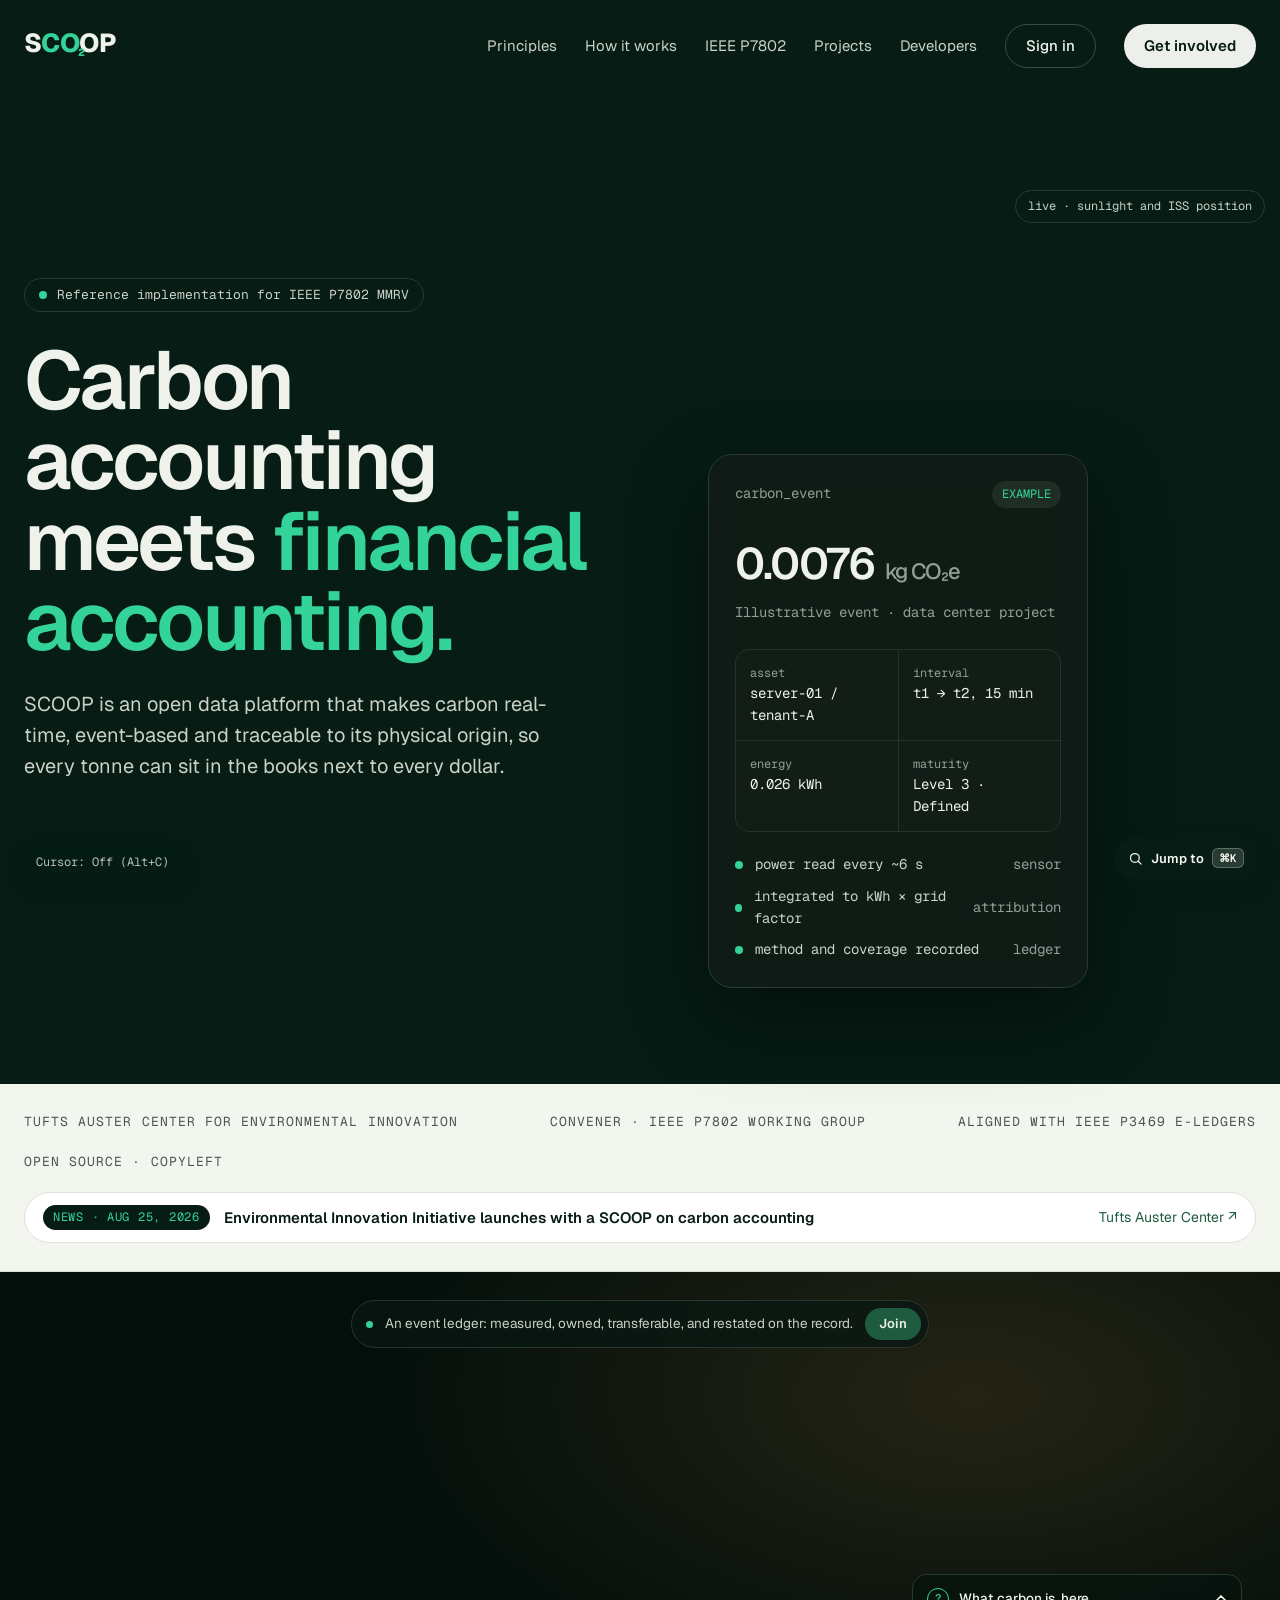
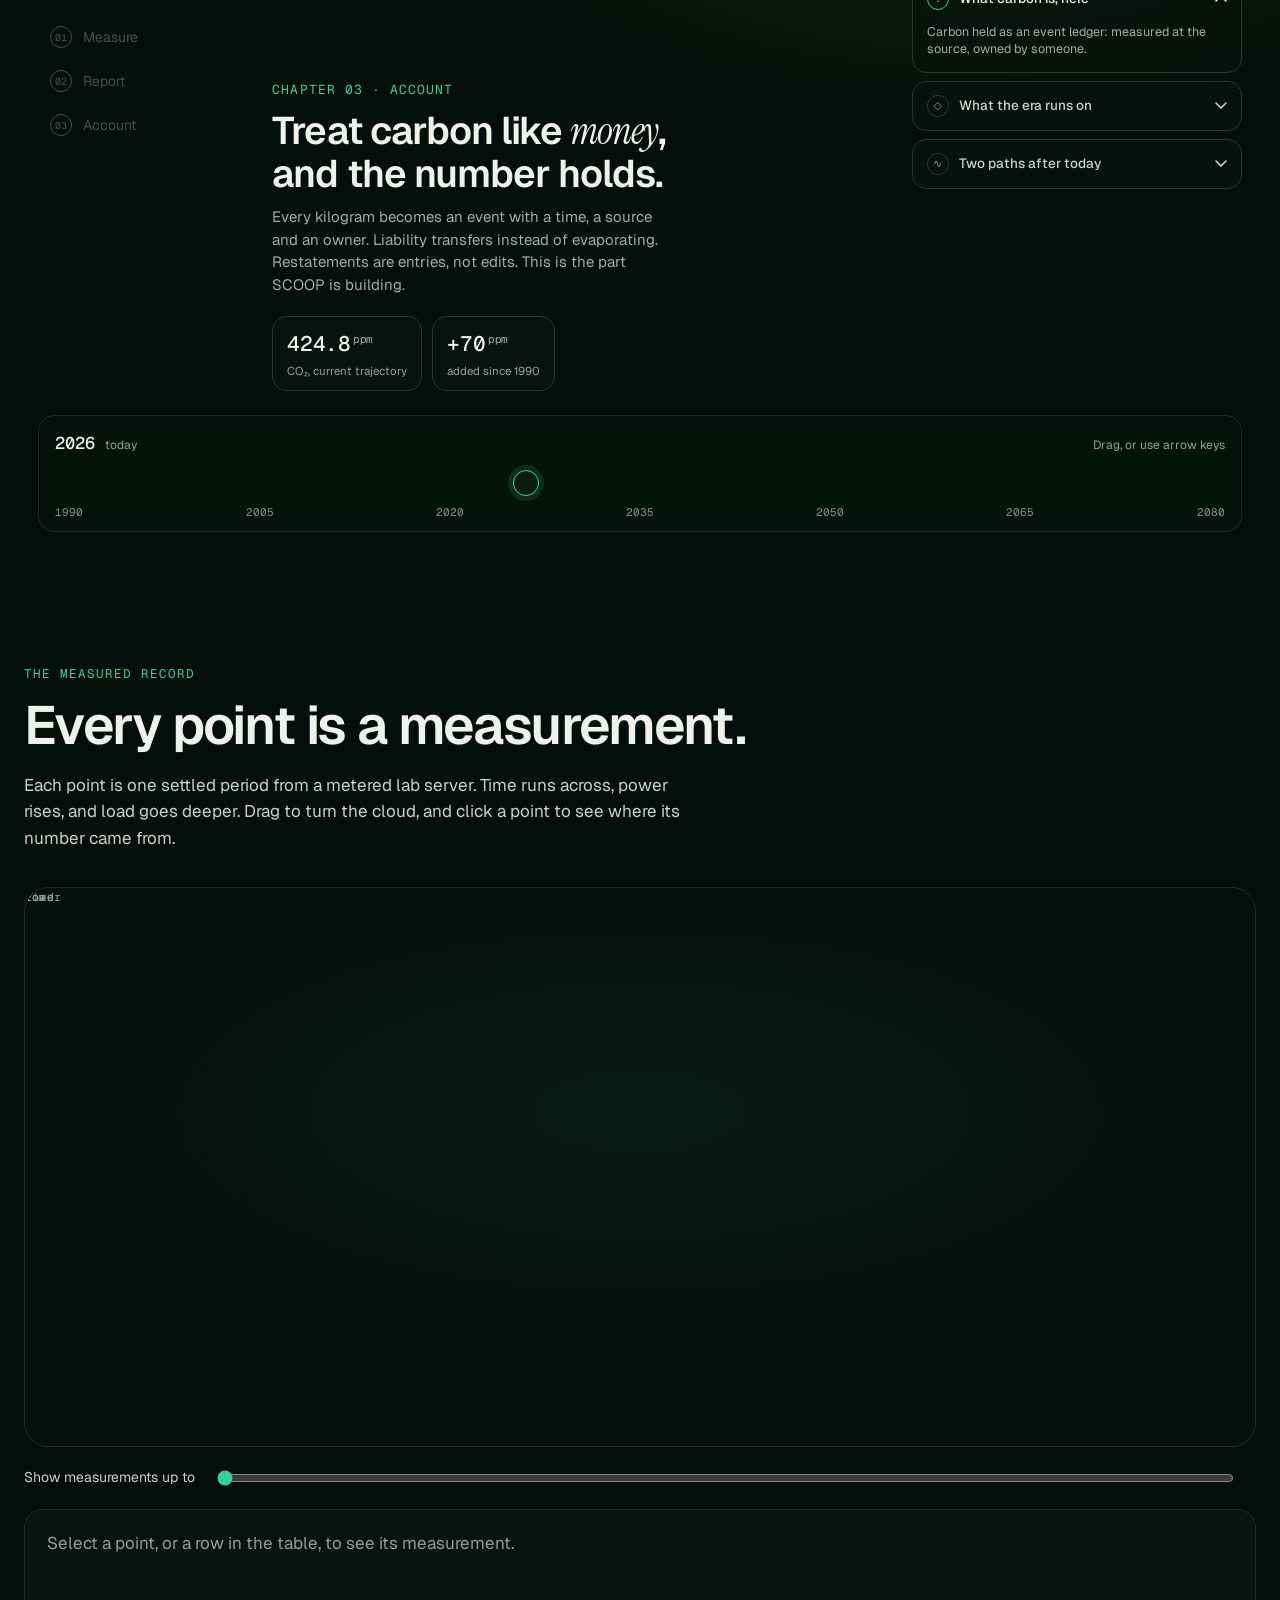
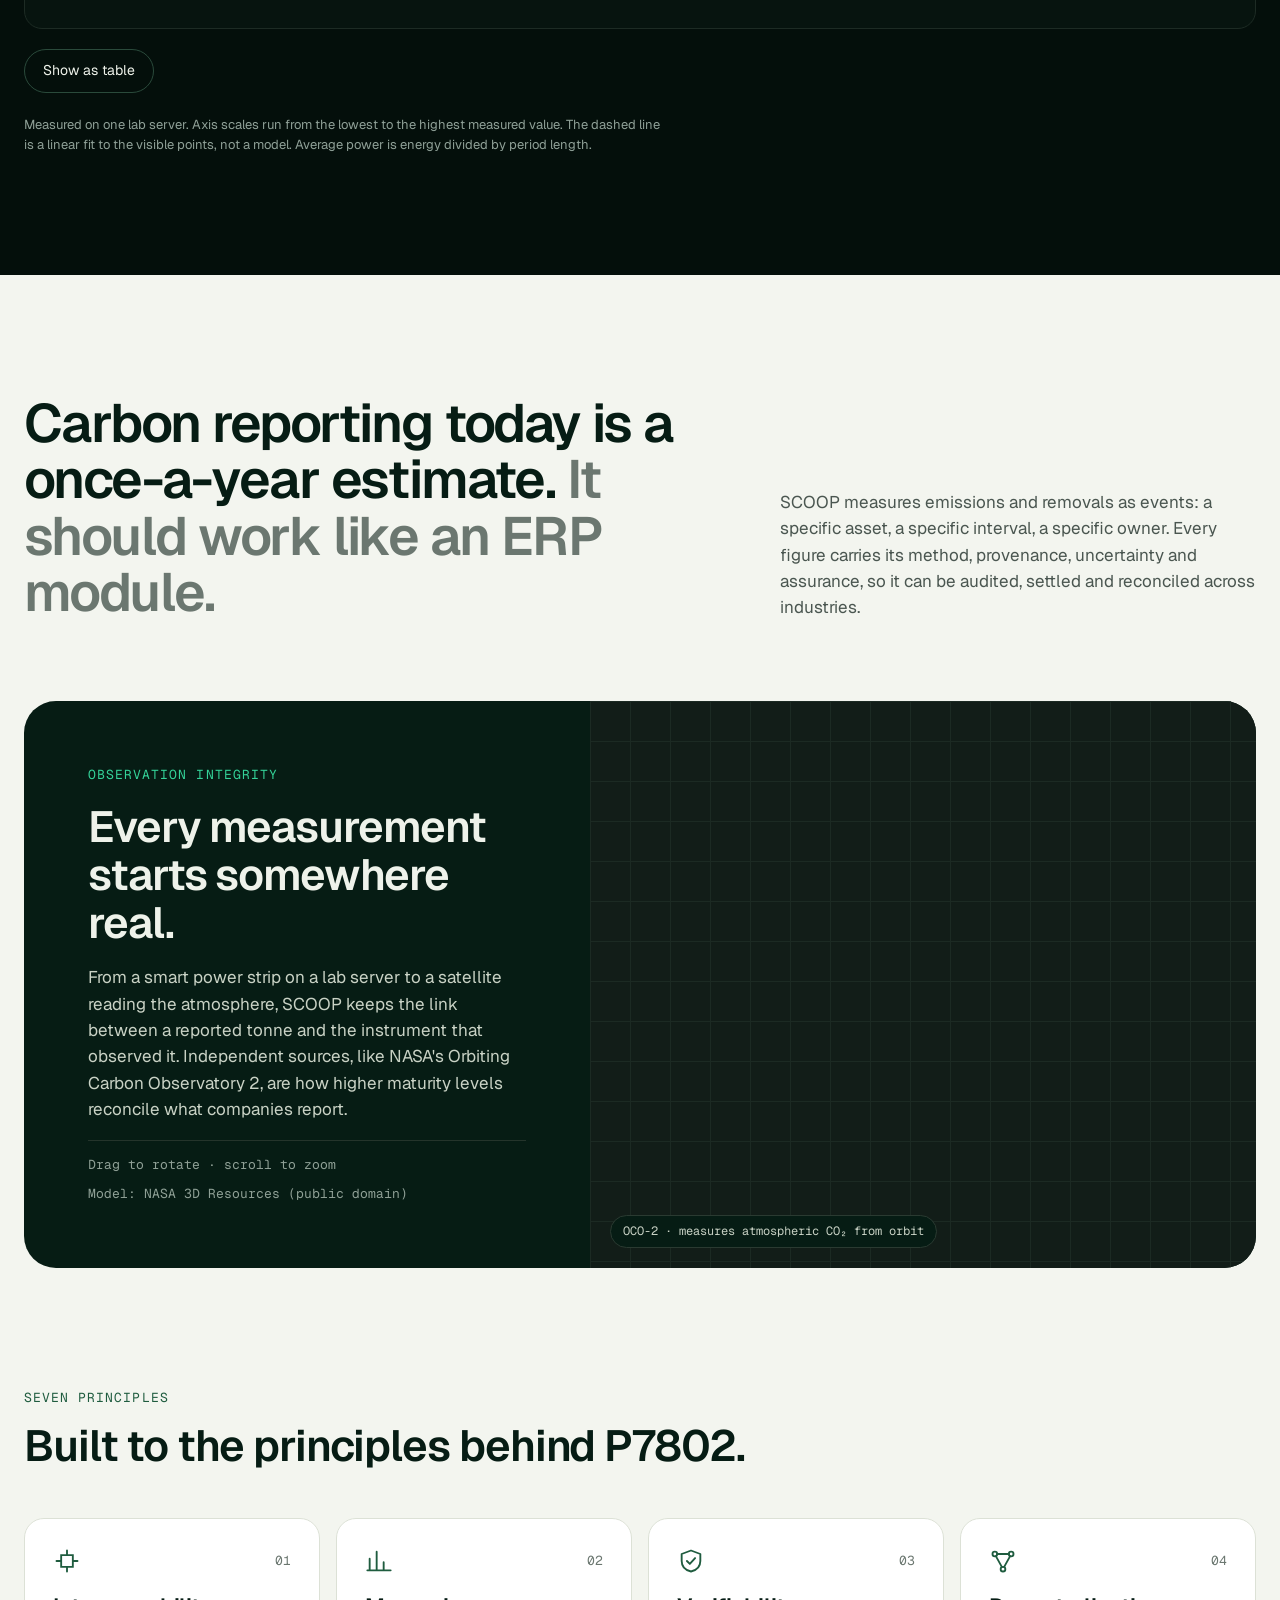
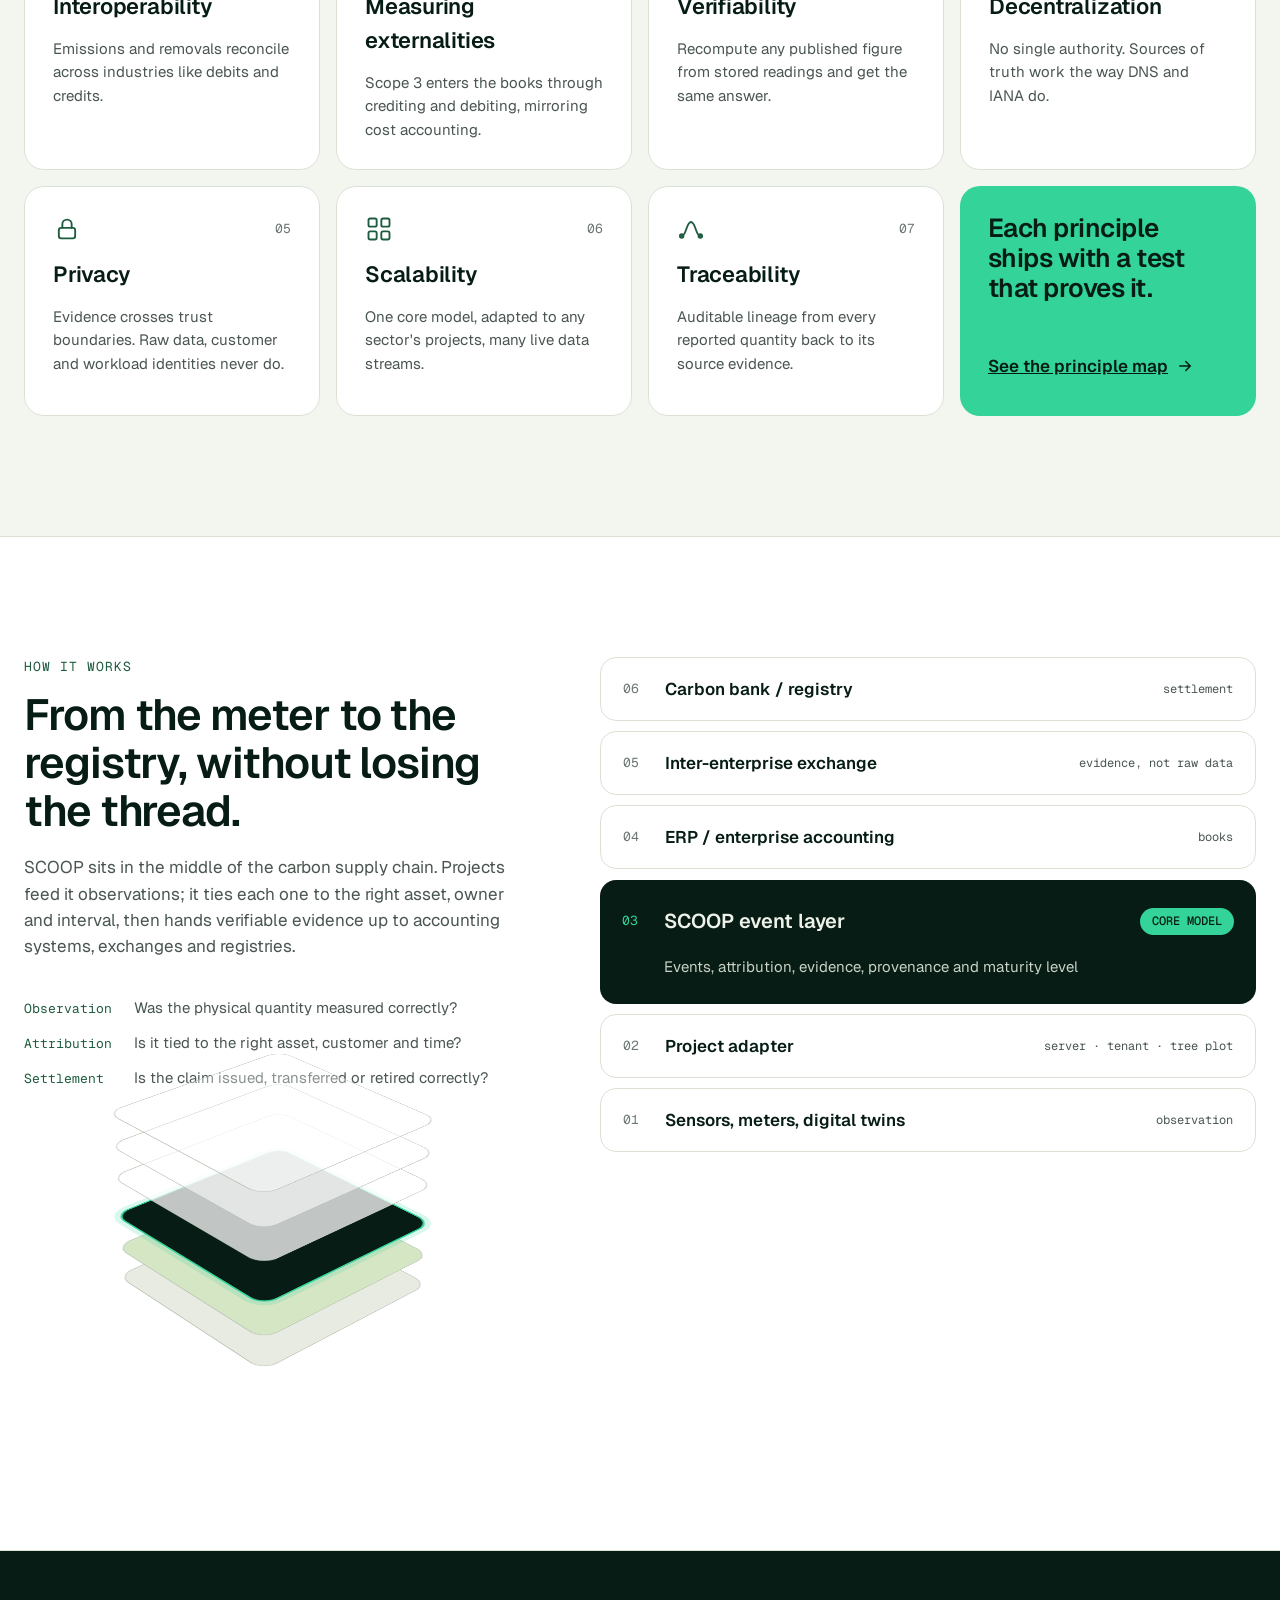
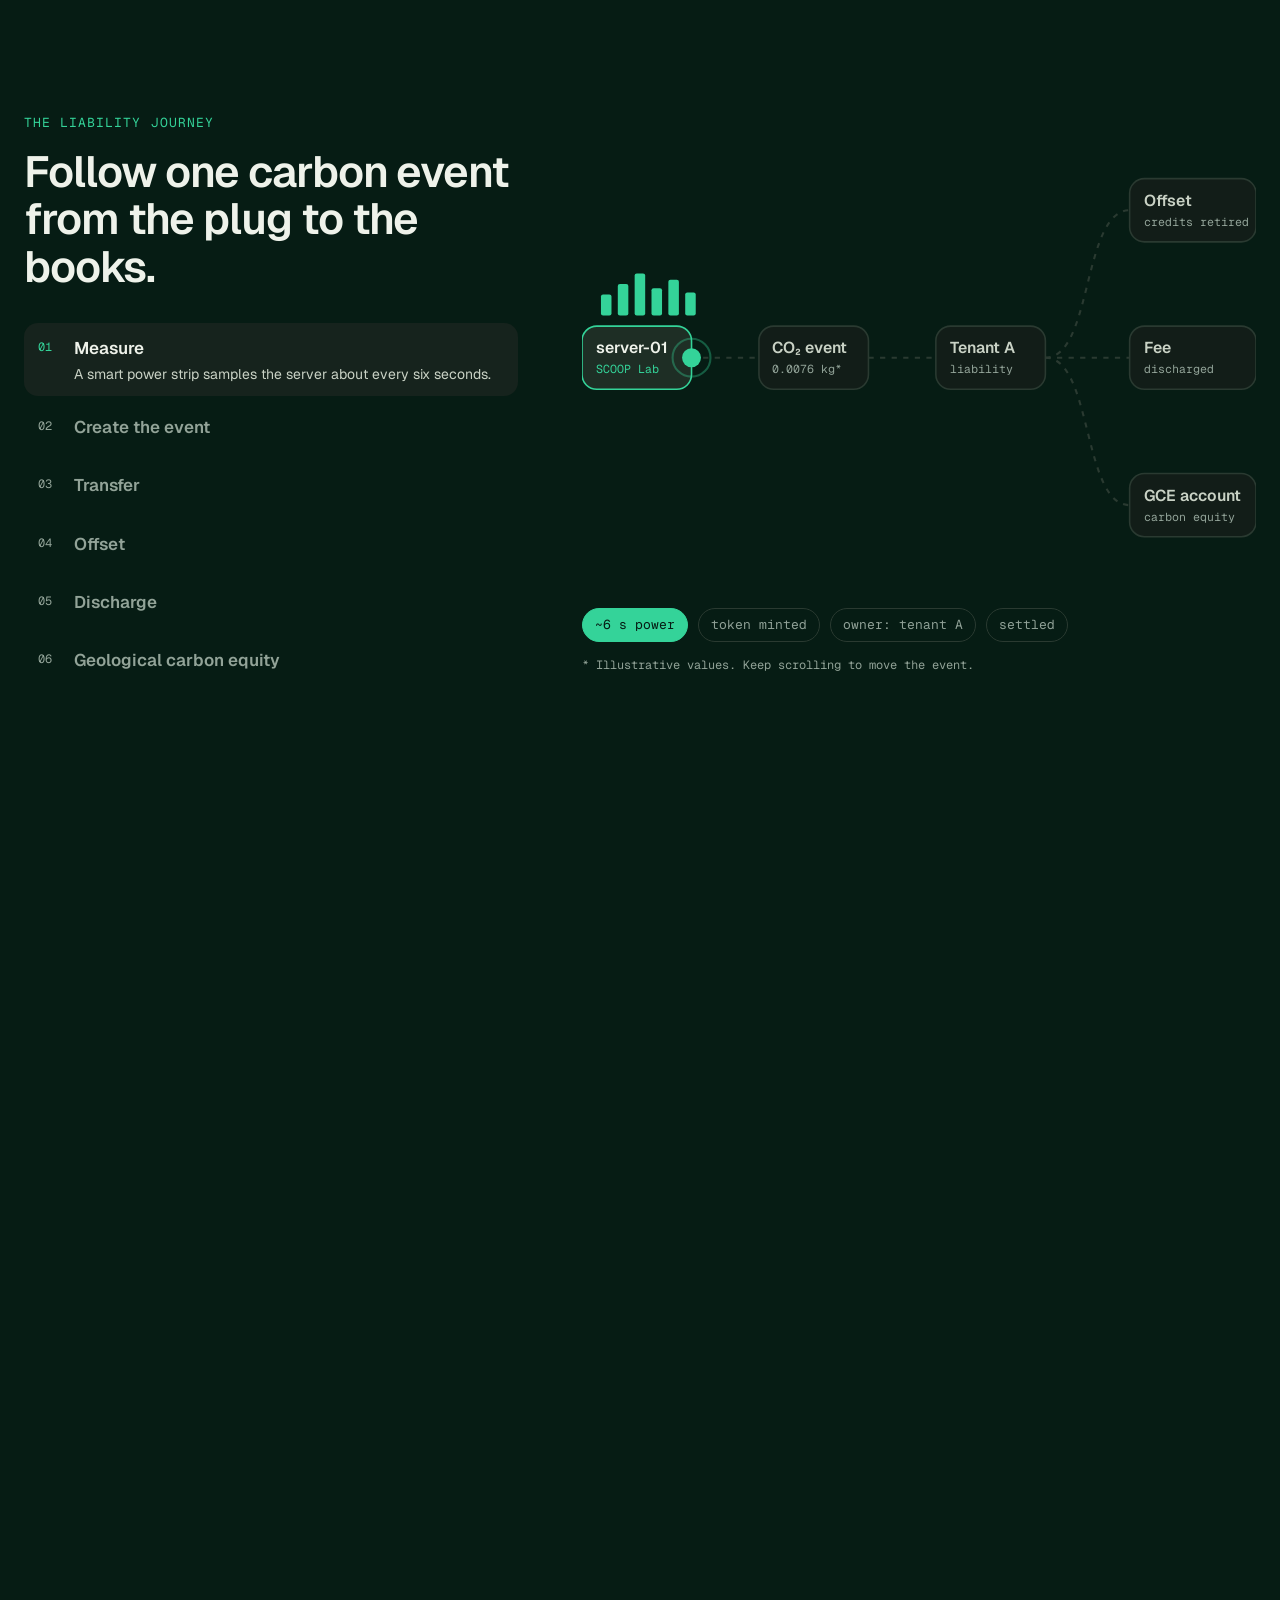
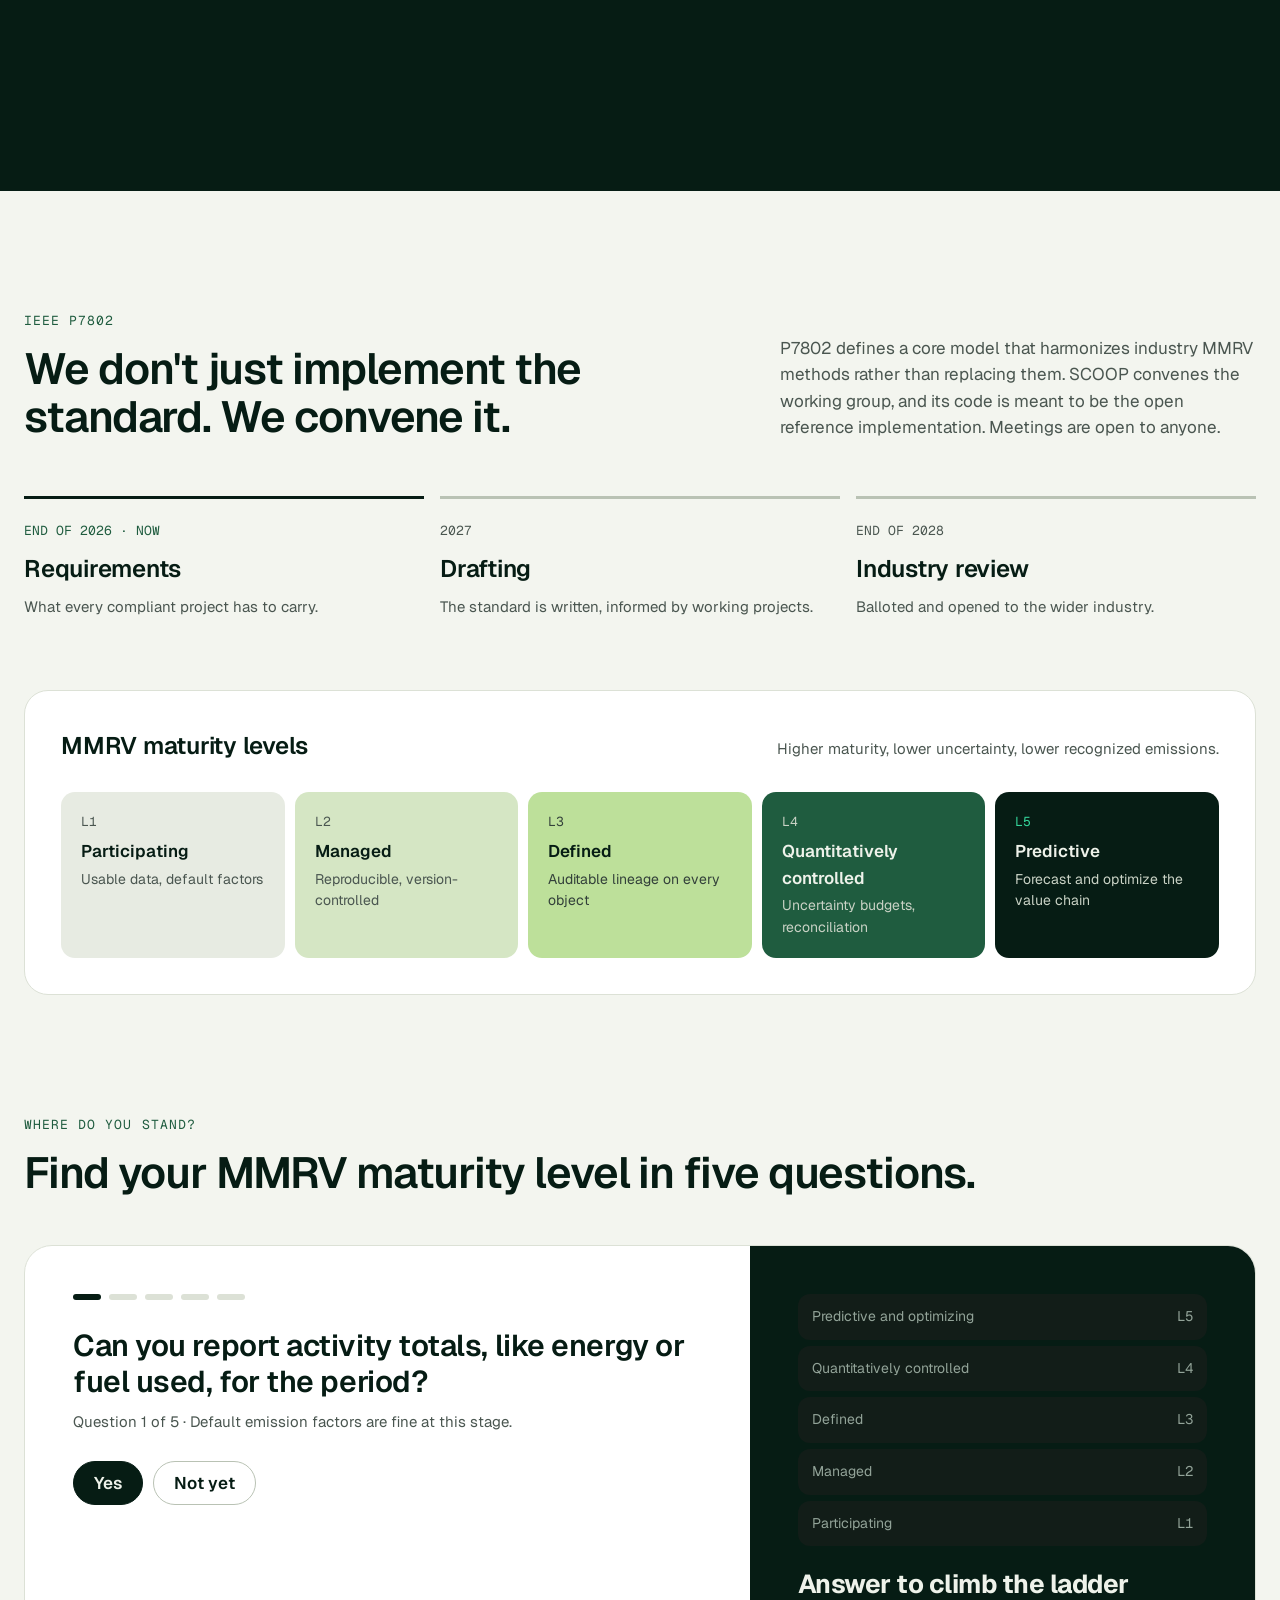
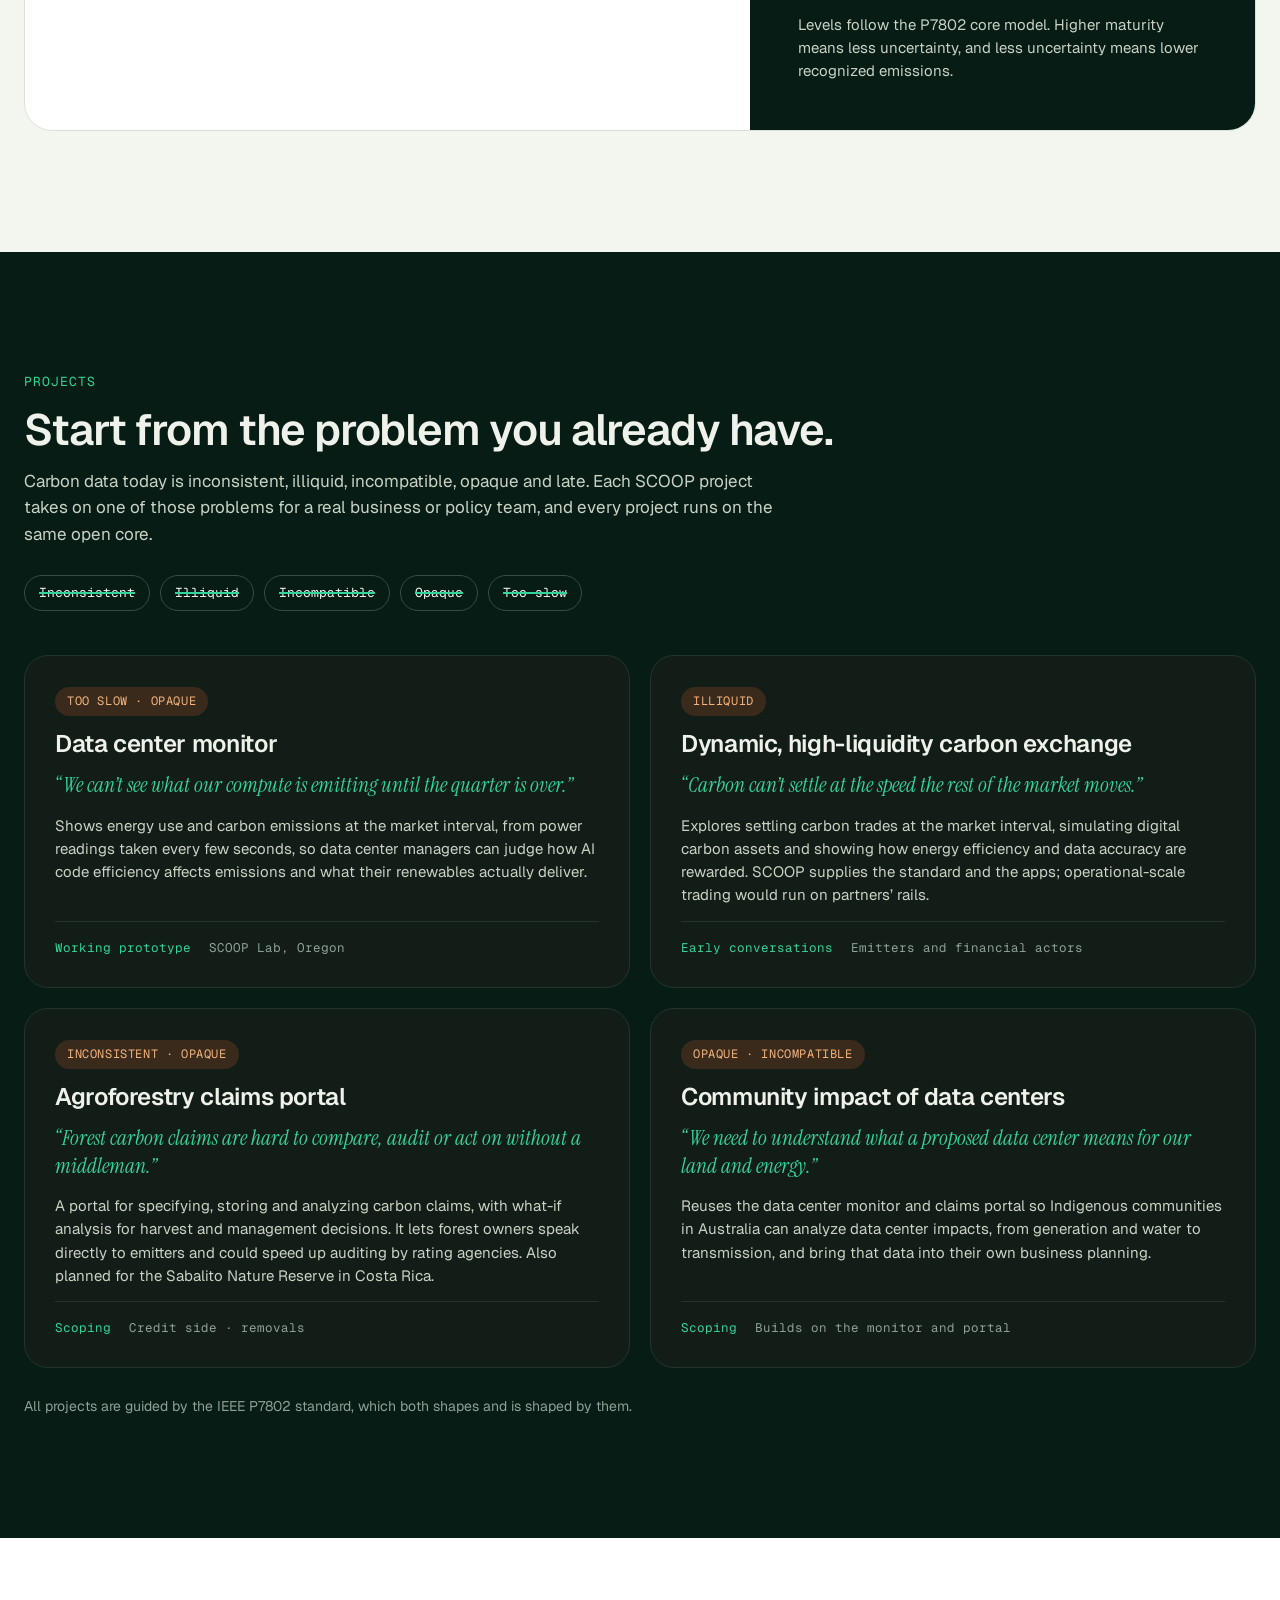
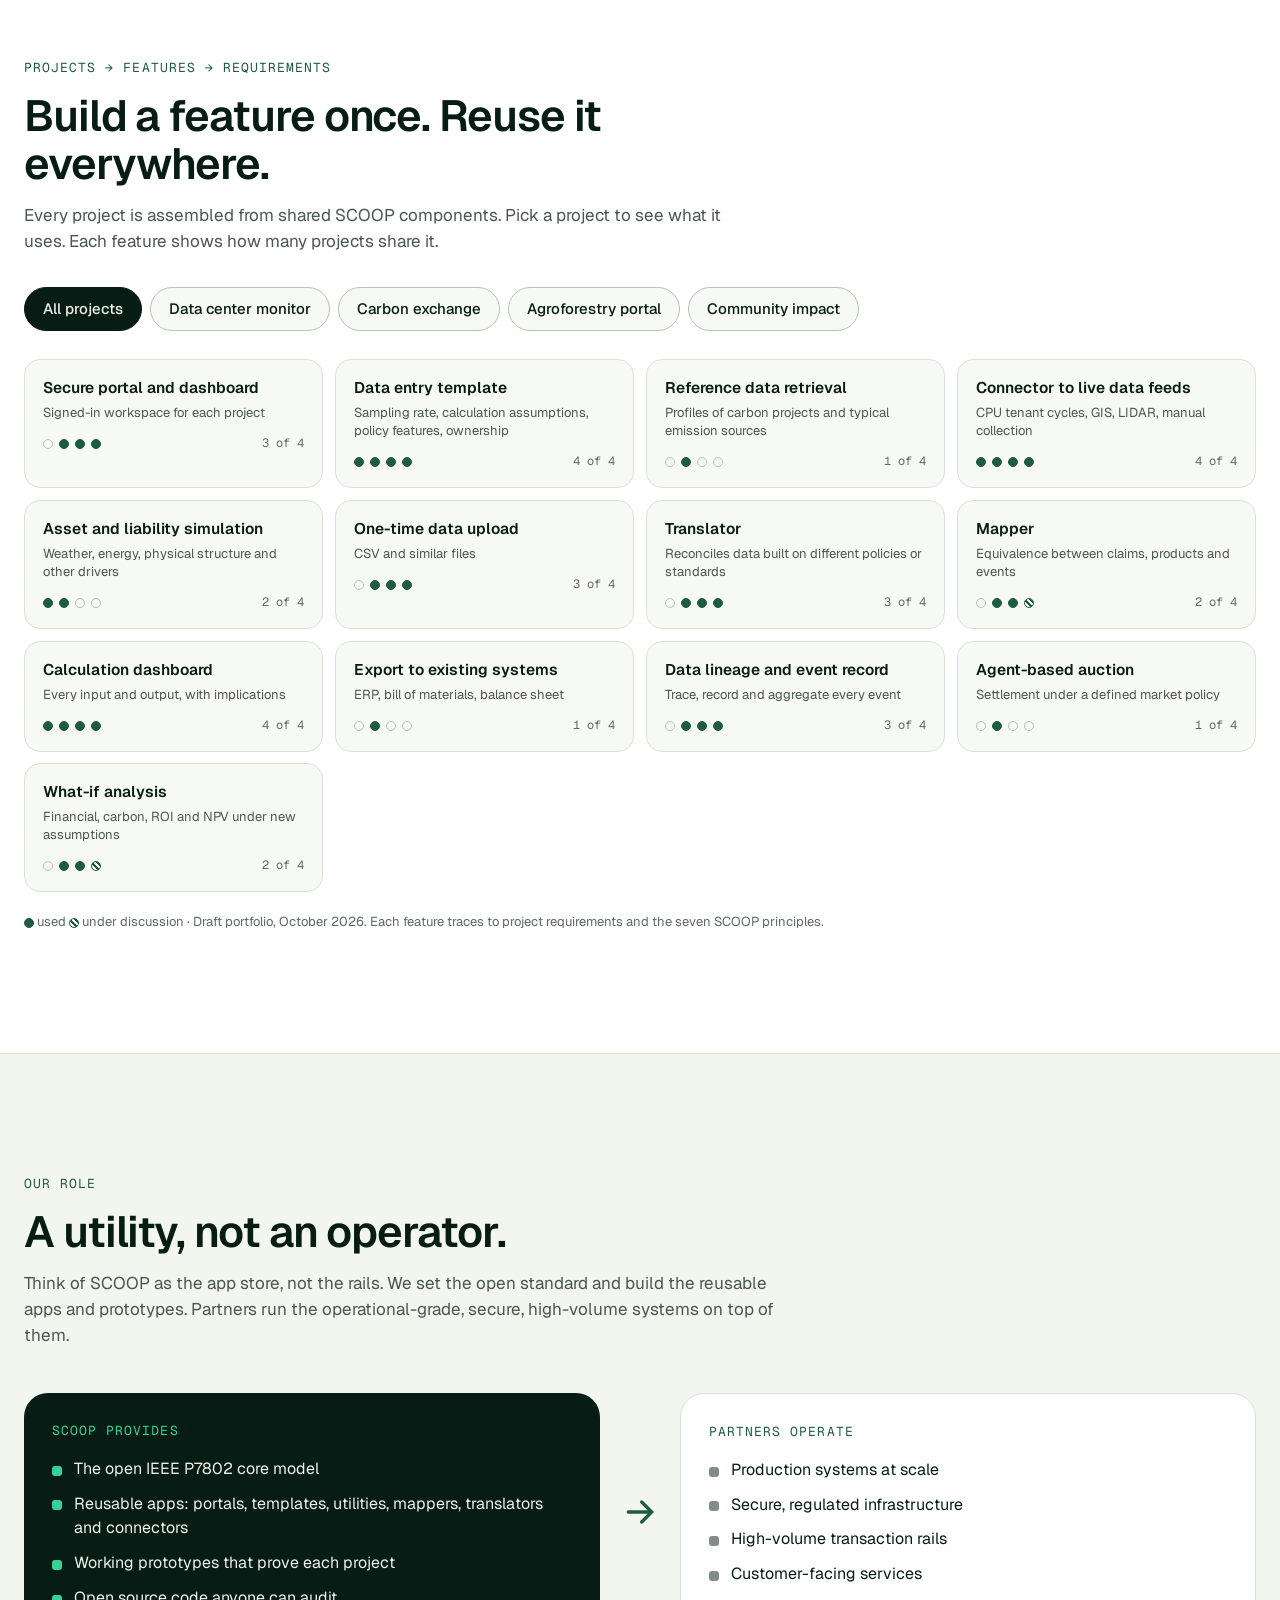
==== commit 747fb055: "Sync site with current scoop-website development Brings the GitHub Pages repo up to date with the li" ====
--- a/index.html
+++ b/index.html
@@ -14,11 +14,12 @@
 <meta property="og:image:type" content="image/png">
 <meta property="og:image:width" content="1200">
 <meta property="og:image:height" content="630">
-<meta property="og:image:alt" content="SCOOP — Carbon, accounted for like money. Reference implementation for IEEE P7802 MMRV.">
+<meta property="og:image:alt" content="SCOOP — Carbon accounting meets financial accounting. Reference implementation for IEEE P7802 MMRV.">
 <meta name="twitter:card" content="summary_large_image">
 <meta name="twitter:title" content="SCOOP: Open carbon accounting">
 <meta name="twitter:description" content="SCOOP: open, event-based carbon accounting from the Tufts Auster Center.">
 <meta name="twitter:image" content="https://website-jade-eta-97.vercel.app/assets/og.png">
+<meta name="twitter:image:alt" content="SCOOP — Carbon accounting meets financial accounting. Reference implementation for IEEE P7802 MMRV.">
 <title>SCOOP: Open carbon accounting</title>
 <script src="assets/model-viewer.js"></script>
 
@@ -38,12 +39,21 @@
 .scoop-lift{animation:scoopLift 5s ease-in-out infinite}
 .scoop-tile{transition:transform .25s ease,border-color .25s ease}
 .scoop-tile:hover{transform:translateY(-4px);border-color:#1F5C3F}
-.scoop-tile--planned{opacity:.74}
+.scoop-tile--planned{opacity:.88}
 .scoop-tile--planned:hover{transform:none;border-color:#DCE1D6}
 .tile-planned{align-self:flex-start;padding:3px 10px;border-radius:999px;border:1px solid #B9C2B4;font-family:'Geist Mono',monospace;font-size:11px;letter-spacing:.06em;text-transform:uppercase;color:#4A5650}
 @media (prefers-reduced-motion:reduce){.scoop-float,.scoop-orbit,.scoop-pulse,.scoop-lift{animation:none}}
 </style>
 <link rel="stylesheet" href="assets/features.css">
+<link rel="stylesheet" href="assets/earth-timeline.css">
+<link rel="stylesheet" href="assets/site.css">
+<link rel="stylesheet" href="assets/page.css">
+<link rel="stylesheet" href="assets/measured.css">
+<link rel="stylesheet" href="assets/cmdk.css">
+<link rel="stylesheet" href="assets/auth-modal.css">
+<link rel="stylesheet" href="assets/portal-3d.css">
+<link rel="stylesheet" href="assets/cursor-fx.css">
+<link rel="stylesheet" href="assets/motion.css">
 <link rel="icon" type="image/svg+xml" href="favicon.svg">
 <meta name="theme-color" content="#061C14">
 <style>
@@ -53,69 +63,70 @@
 .wordmark .o2 sub{position:absolute;left:-0.14em;bottom:-0.22em;font-size:0.4em;color:#34D399;line-height:1}
 .wordmark.on-light .co,.wordmark.on-light .o2 sub{color:#1F5C3F}
 </style>
+<!-- Cookieless, aggregate page analytics (Vercel Web Analytics). Inert until enabled for the project. -->
+<script defer src="/_vercel/insights/script.js"></script>
 </head>
 <body>
-<div style="width: 100%; background: #F3F5EF; color: #061C14; font-family: 'Geist', system-ui, sans-serif; font-size: 17px; line-height: 1.55">
+<div class="sx-001">
 
 <!-- HERO (dark) -->
-<section id="top" style="background: #061C14; color: #EEF2EA; padding: 0 24px 96px">
-<div style="max-width: 1240px; margin: 0 auto">
-
-<nav aria-label="Main" style="display: flex; flex-wrap: wrap; align-items: center; justify-content: space-between; gap: 16px; padding: 24px 0">
-<a href="#top" style="display: flex; align-items: center; gap: 10px; color: #EEF2EA; text-decoration: none">
-<span class="wordmark" role="img" aria-label="SCOOP" style="font-size: 26px; padding-bottom: 6px">S<span class="co">CO</span><span class="o2">O<sub>2</sub></span>P</span>
+<section class="sx-002" id="top">
+<div class="sx-003">
+
+<nav class="sx-004" aria-label="Main">
+<a class="sx-005" href="#top">
+<span class="wordmark sx-006" role="img" aria-label="SCOOP">S<span class="co">CO</span><span class="o2">O<sub>2</sub></span>P</span>
 </a>
-<div style="display: flex; flex-wrap: wrap; align-items: center; gap: 28px; font-size: 15px">
-<a href="#principles" style="color: #C9D2C5; text-decoration: none">Principles</a>
-<a href="#how" style="color: #C9D2C5; text-decoration: none">How it works</a>
-<a href="#p7802" style="color: #C9D2C5; text-decoration: none">IEEE P7802</a>
-<a href="#projects" style="color: #C9D2C5; text-decoration: none">Projects</a>
-<a href="#developers" style="color: #C9D2C5; text-decoration: none">Developers</a>
-<a href="#portal" style="color: #C9D2C5; text-decoration: none">Portal</a>
-<a href="#portal" style="display: inline-flex; align-items: center; min-height: 44px; padding: 0 20px; border-radius: 999px; border: 1px solid #3A4C42; color: #EEF2EA; font-weight: 500; text-decoration: none">Sign in</a>
-<a href="#join" style="display: inline-flex; align-items: center; min-height: 44px; padding: 0 20px; border-radius: 999px; background: #EDEFEA; color: #061C14; font-weight: 600; text-decoration: none">Get involved</a>
+<div class="sx-007">
+<a class="sx-008" href="#principles">Principles</a>
+<a class="sx-008" href="#how">How it works</a>
+<a class="sx-008" href="#p7802">IEEE P7802</a>
+<a class="sx-008" href="#projects">Projects</a>
+<a class="sx-008" href="#developers">Developers</a>
+<a class="sx-009" href="/api/auth/login" id="sign-in-link">Sign in</a>
+<a class="sx-010" href="#join">Get involved</a>
 </div>
 </nav>
 
-<div style="display: flex; flex-wrap: wrap; align-items: center; gap: 56px; padding-top: 72px">
-<div style="flex: 1 1 520px; min-width: 0">
-<div style="display: inline-flex; align-items: center; gap: 10px; padding: 6px 14px; border: 1px solid #2A3A31; border-radius: 999px; font-family: 'Geist Mono', monospace; font-size: 13px; color: #C9D2C5">
-<span style="width: 8px; height: 8px; border-radius: 50%; background: #34D399"></span>
+<div class="sx-011">
+<div class="sx-012">
+<div class="sx-013" data-reveal style="--i:0">
+<span class="sx-014"></span>
 Reference implementation for IEEE P7802 MMRV
 </div>
-<h1 style="margin: 28px 0 0; font-size: clamp(44px, 6.4vw, 88px); line-height: 0.98; letter-spacing: -0.035em; font-weight: 600">Carbon, accounted for <span style="font-weight: 600; color: #34D399">like money.</span></h1>
-<p style="margin: 28px 0 0; max-width: 560px; font-size: 20px; color: #C9D2C5">SCOOP is an open data platform that makes carbon real-time, event-based and traceable to its physical origin, so every tonne can sit in the books next to every dollar.</p>
-<div style="display: flex; flex-wrap: wrap; gap: 12px; margin-top: 40px">
-<a href="#how" style="display: inline-flex; align-items: center; gap: 10px; min-height: 52px; padding: 0 26px; border-radius: 999px; background: #EDEFEA; color: #061C14; font-weight: 600; text-decoration: none">See how it works
+<h1 class="sx-015" data-reveal style="--i:1">Carbon accounting meets <span class="sx-016">financial accounting.</span></h1>
+<p class="sx-017" data-reveal style="--i:2">SCOOP is an open data platform that makes carbon real-time, event-based and traceable to its physical origin, so every tonne can sit in the books next to every dollar.</p>
+<div class="sx-018" data-reveal style="--i:3">
+<a class="sx-019" href="#how">See how it works
 <svg width="18" height="18" viewBox="0 0 24 24" fill="none" stroke="currentColor" stroke-width="2" stroke-linecap="round" aria-hidden="true"><path d="M5 12h14M13 6l6 6-6 6"></path></svg></a>
-<a href="#developers" style="display: inline-flex; align-items: center; min-height: 52px; padding: 0 26px; border-radius: 999px; border: 1px solid #3A4C42; color: #EEF2EA; font-weight: 500; text-decoration: none">Read the core model spec</a>
+<a class="sx-020" href="#developers">Read the core model spec</a>
 </div>
 </div>
 
 <!-- Globe + event card -->
-<div style="flex: 1 1 440px; min-width: 0; max-width: 560px">
-<div style="position: relative; width: 100%; max-width: 440px; aspect-ratio: 1 / 1; margin-left: auto">
-<canvas id="globe" role="img" aria-label="Realistic 3D Earth lit by the real position of the sun, with the live position of the International Space Station. Drag to rotate." style="position: absolute; inset: -6%; width: 112%; height: 112%; display: block; touch-action: pan-y; cursor: grab"></canvas>
-<img id="globe-fallback" hidden src="assets/earth.gif" alt="Animated rotating Earth" style="position: relative; display: block; width: 100%; height: 100%; border-radius: 50%; object-fit: cover">
-<div id="globe-live" aria-live="off" style="position: absolute; top: 6%; right: -2%; padding: 6px 12px; border-radius: 999px; background: #061C14; border: 1px solid #2A3A31; font-family: 'Geist Mono', monospace; font-size: 12px; color: #C9D2C5">live · sunlight and ISS position</div>
-</div>
-<div class="scoop-float" style="position: relative; margin-top: -150px; max-width: 380px; background: rgba(18, 29, 24, 0.86); backdrop-filter: blur(14px); border: 1px solid #2A3A31; border-radius: 24px; padding: 26px; font-family: 'Geist Mono', monospace; font-size: 14px; box-shadow: 0 30px 80px rgba(0, 0, 0, 0.45)">
-<div style="display: flex; justify-content: space-between; align-items: center; gap: 12px">
-<span style="color: #8FA096">carbon_event</span>
-<span style="padding: 4px 10px; border-radius: 999px; background: #1E2E25; color: #34D399; font-size: 12px">EXAMPLE</span>
-</div>
-<div style="margin-top: 22px; font-family: 'Geist', sans-serif; font-size: 44px; font-weight: 600; letter-spacing: -0.03em; color: #EEF2EA">0.0076 <span style="font-size: 22px; color: #8FA096; font-weight: 500">kg CO₂e</span></div>
-<div style="color: #8FA096; margin-top: 4px">Illustrative event · data center project</div>
-<div style="display: grid; grid-template-columns: repeat(2, minmax(0, 1fr)); gap: 1px; margin-top: 26px; background: #24342B; border: 1px solid #24342B; border-radius: 14px; overflow: hidden">
-<div style="background: #121D18; padding: 14px"><div style="color: #8FA096; font-size: 12px">asset</div><div style="color: #EEF2EA">server-01 / tenant-A</div></div>
-<div style="background: #121D18; padding: 14px"><div style="color: #8FA096; font-size: 12px">interval</div><div style="color: #EEF2EA">t1 → t2, 15 min</div></div>
-<div style="background: #121D18; padding: 14px"><div style="color: #8FA096; font-size: 12px">energy</div><div style="color: #EEF2EA">0.026 kWh</div></div>
-<div style="background: #121D18; padding: 14px"><div style="color: #8FA096; font-size: 12px">maturity</div><div style="color: #EEF2EA">Level 3 · Defined</div></div>
-</div>
-<div style="margin-top: 22px; display: flex; flex-direction: column; gap: 10px">
-<div style="display: flex; align-items: center; gap: 12px"><span style="width: 8px; height: 8px; border-radius: 50%; background: #34D399"></span><span style="color: #C9D2C5">power read every ~6 s</span><span style="margin-left: auto; color: #5F7167">sensor</span></div>
-<div style="display: flex; align-items: center; gap: 12px"><span style="width: 8px; height: 8px; border-radius: 50%; background: #34D399"></span><span style="color: #C9D2C5">integrated to kWh × grid factor</span><span style="margin-left: auto; color: #5F7167">attribution</span></div>
-<div style="display: flex; align-items: center; gap: 12px"><span style="width: 8px; height: 8px; border-radius: 50%; background: #34D399"></span><span style="color: #C9D2C5">method and coverage recorded</span><span style="margin-left: auto; color: #5F7167">ledger</span></div>
+<div class="sx-021">
+<div class="sx-022">
+<canvas class="sx-023" id="globe" role="img" aria-label="Realistic 3D Earth lit by the real position of the sun, with the live position of the International Space Station. Drag to rotate."></canvas>
+<img class="sx-024" id="globe-fallback" hidden src="assets/earth.gif" alt="Animated rotating Earth">
+<div class="sx-025" id="globe-live" aria-live="off">live · sunlight and ISS position</div>
+</div>
+<div class="scoop-float sx-026">
+<div class="sx-027">
+<span class="sx-028">carbon_event</span>
+<span class="sx-029">EXAMPLE</span>
+</div>
+<div class="sx-030">0.0076 <span class="sx-031">kg CO₂e</span></div>
+<div class="sx-032">Illustrative event · data center project</div>
+<div class="sx-033">
+<div class="sx-034"><div class="sx-035">asset</div><div class="sx-036">server-01 / tenant-A</div></div>
+<div class="sx-034"><div class="sx-035">interval</div><div class="sx-036">t1 → t2, 15 min</div></div>
+<div class="sx-034"><div class="sx-035">energy</div><div class="sx-036">0.026 kWh</div></div>
+<div class="sx-034"><div class="sx-035">maturity</div><div class="sx-036">Level 3 · Defined</div></div>
+</div>
+<div class="sx-037">
+<div class="sx-038"><span class="sx-014"></span><span class="sx-039">power read every ~6 s</span><span class="sx-040">sensor</span></div>
+<div class="sx-038"><span class="sx-014"></span><span class="sx-039">integrated to kWh × grid factor</span><span class="sx-040">attribution</span></div>
+<div class="sx-038"><span class="sx-014"></span><span class="sx-039">method and coverage recorded</span><span class="sx-040">ledger</span></div>
 </div>
 </div>
 </div>
@@ -124,8 +135,8 @@
 </section>
 
 <!-- Credibility strip -->
-<section style="border-bottom: 1px solid #DCE1D6; padding: 28px 24px">
-<div style="max-width: 1240px; margin: 0 auto; display: flex; flex-wrap: wrap; justify-content: space-between; gap: 20px 40px; font-family: 'Geist Mono', monospace; font-size: 13px; color: #4A5650; text-transform: uppercase; letter-spacing: 0.08em">
+<section class="sx-041">
+<div class="sx-042">
 <span>Tufts Auster Center for Environmental Innovation</span>
 <span>Convener · IEEE P7802 working group</span>
 <span>Aligned with IEEE P3469 E-Ledgers</span>
@@ -134,86 +145,186 @@
 <a class="news-pill" href="https://austercenter.tufts.edu/news-events/news/environmental-innovation-initiative-launches-scoop-carbon-accounting" target="_blank" rel="noopener"><span class="news-tag">News · Aug 25, 2026</span><span class="news-title">Environmental Innovation Initiative launches with a SCOOP on carbon accounting</span><span class="news-src">Tufts Auster Center ↗</span></a>
 </section>
 
+<!-- Earth timeline (scrubbable century) -->
+<section id="earth" class="et" aria-labelledby="et-head">
+<canvas id="et-globe" class="et-canvas" role="img" aria-label="A 3D Earth lit from one side. Its colour warms and its night-side lights turn to embers as the timeline below is scrubbed forward. Drag to rotate."></canvas>
+<img id="et-globe-fallback" class="et-fallback" hidden src="assets/earth.gif" alt="Animated rotating Earth">
+<div class="et-stage">
+<div class="et-veil"></div>
+<div class="et-layer">
+
+<div class="et-ticker" id="et-ticker">
+<span class="dot" aria-hidden="true"></span>
+<p id="et-ticker-text">An event ledger: measured, owned, transferable, and restated on the record.</p>
+<a href="#join">Join</a>
+</div>
+
+<ul class="et-rail">
+<li><button type="button" class="et-chapter" data-key="measure"><span class="n" aria-hidden="true">01</span>Measure</button></li>
+<li><button type="button" class="et-chapter" data-key="report"><span class="n" aria-hidden="true">02</span>Report</button></li>
+<li><button type="button" class="et-chapter" data-key="verify"><span class="n" aria-hidden="true">03</span>Account</button></li>
+</ul>
+
+<div class="et-story et-fade" id="et-story" aria-live="polite">
+<div class="f-eyebrow" id="et-eyebrow">Chapter 03 · Account</div>
+<h2 id="et-head">Treat carbon like <em>money</em>, and the number holds.</h2>
+<p id="et-body">Every kilogram becomes an event with a time, a source and an owner. Liability transfers instead of evaporating. Restatements are entries, not edits. This is the part SCOOP is building.</p>
+<div class="et-stats">
+<div class="et-stat"><b id="et-stat-ppm">424.8<sup>ppm</sup></b><span id="et-stat-ppm-note">CO₂, current trajectory</span></div>
+<div class="et-stat"><b id="et-stat-gap">+70<sup>ppm</sup></b><span id="et-stat-gap-note">added since 1990</span></div>
+</div>
+</div>
+
+<div class="et-panel">
+<div class="et-acc is-open">
+<button type="button" aria-expanded="true"><span class="ico" aria-hidden="true">?</span>What carbon is, here<svg class="chev" width="12" height="7" viewBox="0 0 12 7" fill="none" aria-hidden="true"><path d="M1 1l5 5 5-5" stroke="currentColor" stroke-width="1.6" stroke-linecap="round"/></svg></button>
+<div class="et-acc-body"><div><div class="et-acc-inner">
+<p class="et-note sx-043" id="et-panel-what">Carbon held as an event ledger: measured at the source, owned by someone.</p>
+<p class="et-note et-live" id="et-live" hidden></p>
+</div></div></div>
+</div>
+<div class="et-acc">
+<button type="button" aria-expanded="false"><span class="ico" aria-hidden="true">◇</span>What the era runs on<svg class="chev" width="12" height="7" viewBox="0 0 12 7" fill="none" aria-hidden="true"><path d="M1 1l5 5 5-5" stroke="currentColor" stroke-width="1.6" stroke-linecap="round"/></svg></button>
+<div class="et-acc-body"><div><div class="et-acc-inner">
+<ul class="et-chips sx-044" id="et-panel-chips"></ul>
+</div></div></div>
+</div>
+<div class="et-acc">
+<button type="button" aria-expanded="false"><span class="ico" aria-hidden="true">∿</span>Two paths after today<svg class="chev" width="12" height="7" viewBox="0 0 12 7" fill="none" aria-hidden="true"><path d="M1 1l5 5 5-5" stroke="currentColor" stroke-width="1.6" stroke-linecap="round"/></svg></button>
+<div class="et-acc-body"><div><div class="et-acc-inner">
+<svg class="et-spark" id="et-spark" role="img" aria-label="Two CO2 paths from 2025 to 2080: a dashed line continuing to rise, and a solid line levelling off and falling."></svg>
+<p class="et-note">Dashed: carbon stays estimated. Solid: carbon is measured and settled. Both after 2025 are scenarios, not measurements.</p>
+</div></div></div>
+</div>
+</div>
+
+<div class="et-scrub">
+<div class="et-readout"><b id="et-readout">2026</b><span id="et-readout-note">today</span><span class="et-hint">Drag, or use arrow keys</span></div>
+<div class="et-ticks"><svg id="et-ticks" aria-hidden="true"></svg></div>
+<input id="et-range" class="et-range" type="range" min="1990" max="2080" step="1" value="2026" aria-label="Year">
+<div class="et-years">
+<span data-year="1990">1990</span><span data-year="2005">2005</span><span data-year="2020">2020</span><span data-year="2035">2035</span><span data-year="2050">2050</span><span data-year="2065">2065</span><span data-year="2080">2080</span>
+</div>
+</div>
+
+</div>
+</div>
+</section>
+
+<!-- The measured record in 3D: one point per settled period -->
+<section id="measured" class="ms" aria-labelledby="ms-title">
+<div class="ms-wrap">
+<div class="ms-head">
+<p class="ms-eyebrow">The measured record</p>
+<h2 id="ms-title">Every point is a measurement.</h2>
+<p class="ms-lede">Each point is one settled period from a metered lab server. Time runs across, power rises, and load goes deeper. Drag to turn the cloud, and click a point to see where its number came from.</p>
+<p class="ms-source" id="ms-source" aria-live="polite"></p>
+</div>
+<div class="ms-stage">
+<canvas id="ms-canvas" class="ms-canvas" role="img" aria-label="3D scatter of measured periods: time across, average power up, load deeper. Each point is one period. Drag to turn; click a point for its details; the table below lists the same points."></canvas>
+<div class="ms-labels" aria-hidden="true"><span id="ms-lbl-x">Time</span><span id="ms-lbl-y">Power</span><span id="ms-lbl-z">Load</span></div>
+<p class="ms-nogl" id="ms-nogl" hidden>This 3D view needs WebGL. The table below has the same measurements.</p>
+</div>
+<div class="ms-controls">
+<label for="ms-range" class="ms-range-label">Show measurements up to</label>
+<input id="ms-range" class="ms-range" type="range" min="1" max="1" value="1" step="1">
+<output id="ms-readout" class="ms-readout" for="ms-range"></output>
+</div>
+<div class="ms-detail" id="ms-detail" aria-live="polite"><p>Select a point, or a row in the table, to see its measurement.</p></div>
+<button type="button" class="ms-toggle" id="ms-toggle" aria-expanded="false" aria-controls="ms-table-wrap">Show as table</button>
+<div id="ms-table-wrap" class="ms-table-wrap" hidden>
+<table class="ms-table">
+<caption>Measured periods, oldest first</caption>
+<thead><tr>
+<th scope="col">Period start</th><th scope="col">Energy (kWh)</th><th scope="col">Avg power (W)</th><th scope="col">Load (%)</th><th scope="col">CO₂ (kg)</th><th scope="col"><span class="sr-only">Details</span></th>
+</tr></thead>
+<tbody id="ms-tbody"></tbody>
+</table>
+</div>
+<p class="ms-note">Measured on one lab server. Axis scales run from the lowest to the highest measured value. The dashed line is a linear fit to the visible points, not a model. Average power is energy divided by period length.</p>
+</div>
+</section>
+
 <!-- Problem / statement -->
-<section style="padding: 120px 24px 40px">
-<div style="max-width: 1240px; margin: 0 auto; display: flex; flex-wrap: wrap; gap: 40px 80px; align-items: flex-end">
-<h2 style="flex: 1 1 560px; margin: 0; font-size: clamp(34px, 4.2vw, 56px); line-height: 1.05; letter-spacing: -0.03em; font-weight: 600">Carbon reporting today is a once-a-year estimate. <span style="color: #6B7770">It should work like an ERP module.</span></h2>
-<p style="flex: 1 1 360px; margin: 0; color: #4A5650">SCOOP measures emissions and removals as events: a specific asset, a specific interval, a specific owner. Every figure carries its method, provenance, uncertainty and assurance, so it can be audited, settled and reconciled across industries.</p>
+<section class="sx-045">
+<div class="sx-046">
+<h2 class="sx-047">Carbon reporting today is a once-a-year estimate. <span class="sx-048">It should work like an ERP module.</span></h2>
+<p class="sx-049">SCOOP measures emissions and removals as events: a specific asset, a specific interval, a specific owner. Every figure carries its method, provenance, uncertainty and assurance, so it can be audited, settled and reconciled across industries.</p>
 </div>
 </section>
 
 <!-- 3D: observation from orbit -->
-<section style="padding: 40px 24px 40px">
-<div style="max-width: 1240px; margin: 0 auto; background: #061C14; color: #EEF2EA; border-radius: 32px; overflow: hidden; display: flex; flex-wrap: wrap; align-items: stretch">
-<div style="flex: 1 1 380px; min-width: 0; padding: clamp(32px, 5vw, 64px); display: flex; flex-direction: column; justify-content: center; gap: 18px">
-<div style="font-family: 'Geist Mono', monospace; font-size: 13px; letter-spacing: 0.08em; text-transform: uppercase; color: #34D399">Observation integrity</div>
-<h2 style="margin: 0; font-size: clamp(30px, 3.4vw, 44px); letter-spacing: -0.025em; font-weight: 600; line-height: 1.1">Every measurement starts somewhere real.</h2>
-<p style="margin: 0; color: #C9D2C5">From a smart power strip on a lab server to a satellite reading the atmosphere, SCOOP keeps the link between a reported tonne and the instrument that observed it. Independent sources, like NASA's Orbiting Carbon Observatory 2, are how higher maturity levels reconcile what companies report.</p>
-<div style="display: flex; flex-wrap: wrap; gap: 8px 20px; font-family: 'Geist Mono', monospace; font-size: 13px; color: #8FA096; padding-top: 14px; border-top: 1px solid #24342B">
+<section class="sx-050">
+<div class="sx-051">
+<div class="sx-052">
+<div class="sx-053">Observation integrity</div>
+<h2 class="sx-054">Every measurement starts somewhere real.</h2>
+<p class="sx-055">From a smart power strip on a lab server to a satellite reading the atmosphere, SCOOP keeps the link between a reported tonne and the instrument that observed it. Independent sources, like NASA's Orbiting Carbon Observatory 2, are how higher maturity levels reconcile what companies report.</p>
+<div class="sx-056">
 <span>Drag to rotate · scroll to zoom</span>
 <span>Model: NASA 3D Resources (public domain)</span>
 </div>
 </div>
-<div style="flex: 1 1 480px; min-width: 0; position: relative; min-height: 440px; background: #121D18">
-<div aria-hidden="true" style="position: absolute; inset: 0; background-image: linear-gradient(#1C2A23 1px, transparent 1px), linear-gradient(90deg, #1C2A23 1px, transparent 1px); background-size: 40px 40px"></div>
-<model-viewer src="assets/oco2.glb" alt="Interactive 3D model of NASA's Orbiting Carbon Observatory 2 satellite" auto-rotate="" camera-controls="" interaction-prompt="none" shadow-intensity="1" exposure="1.1" camera-orbit="35deg 70deg auto" rotation-per-second="18deg" style="position: absolute; inset: 0; width: 100%; height: 100%; background: transparent"></model-viewer>
-<div style="position: absolute; left: 20px; bottom: 20px; padding: 6px 12px; border-radius: 999px; background: #061C14; border: 1px solid #2A3A31; font-family: 'Geist Mono', monospace; font-size: 12px; color: #C9D2C5">OCO-2 · measures atmospheric CO₂ from orbit</div>
+<div class="sx-057">
+<div class="sx-058" aria-hidden="true"></div>
+<model-viewer class="sx-059" src="assets/oco2.glb" alt="Interactive 3D model of NASA's Orbiting Carbon Observatory 2 satellite" auto-rotate="" camera-controls="" interaction-prompt="none" shadow-intensity="1" exposure="1.1" camera-orbit="35deg 70deg auto" rotation-per-second="18deg"></model-viewer>
+<div class="sx-060">OCO-2 · measures atmospheric CO₂ from orbit</div>
 </div>
 </div>
 </section>
 
 <!-- Principles -->
-<section id="principles" style="padding: 80px 24px 120px">
-<div style="max-width: 1240px; margin: 0 auto">
-<div style="font-family: 'Geist Mono', monospace; font-size: 13px; letter-spacing: 0.08em; text-transform: uppercase; color: #1F5C3F">Seven principles</div>
-<h2 style="margin: 14px 0 48px; font-size: clamp(30px, 3.4vw, 44px); letter-spacing: -0.025em; font-weight: 600; line-height: 1.1">Built to the principles behind P7802.</h2>
-<div style="display: grid; grid-template-columns: repeat(auto-fit, minmax(260px, 1fr)); gap: 16px">
-
-<article style="background: #FFFFFF; border: 1px solid #DCE1D6; border-radius: 20px; padding: 28px; display: flex; flex-direction: column; gap: 14px; min-height: 230px">
-<div style="display: flex; justify-content: space-between; align-items: center"><svg width="28" height="28" viewBox="0 0 24 24" fill="none" stroke="#1F5C3F" stroke-width="1.6" stroke-linecap="round" aria-hidden="true"><path d="M7 7h10v10H7zM3 12h4M17 12h4M12 3v4M12 17v4"></path></svg><span style="font-family: 'Geist Mono', monospace; font-size: 13px; color: #6B7770">01</span></div>
-<h3 style="margin: 0; font-size: 22px; font-weight: 600; letter-spacing: -0.01em">Interoperability</h3>
-<p style="margin: 0; color: #4A5650; font-size: 15px">Emissions and removals reconcile across industries like debits and credits.</p>
-</article>
-
-<article style="background: #FFFFFF; border: 1px solid #DCE1D6; border-radius: 20px; padding: 28px; display: flex; flex-direction: column; gap: 14px; min-height: 230px">
-<div style="display: flex; justify-content: space-between; align-items: center"><svg width="28" height="28" viewBox="0 0 24 24" fill="none" stroke="#1F5C3F" stroke-width="1.6" stroke-linecap="round" aria-hidden="true"><path d="M4 20V10M10 20V4M16 20v-7M22 20H2"></path></svg><span style="font-family: 'Geist Mono', monospace; font-size: 13px; color: #6B7770">02</span></div>
-<h3 style="margin: 0; font-size: 22px; font-weight: 600; letter-spacing: -0.01em">Measuring externalities</h3>
-<p style="margin: 0; color: #4A5650; font-size: 15px">Scope 3 enters the books through crediting and debiting, mirroring cost accounting.</p>
-</article>
-
-<article style="background: #FFFFFF; border: 1px solid #DCE1D6; border-radius: 20px; padding: 28px; display: flex; flex-direction: column; gap: 14px; min-height: 230px">
-<div style="display: flex; justify-content: space-between; align-items: center"><svg width="28" height="28" viewBox="0 0 24 24" fill="none" stroke="#1F5C3F" stroke-width="1.6" stroke-linecap="round" stroke-linejoin="round" aria-hidden="true"><path d="M12 3l8 3v6c0 5-3.5 8-8 9-4.5-1-8-4-8-9V6z"></path><path d="M8.5 12l2.5 2.5 4.5-5"></path></svg><span style="font-family: 'Geist Mono', monospace; font-size: 13px; color: #6B7770">03</span></div>
-<h3 style="margin: 0; font-size: 22px; font-weight: 600; letter-spacing: -0.01em">Verifiability</h3>
-<p style="margin: 0; color: #4A5650; font-size: 15px">Recompute any published figure from stored readings and get the same answer.</p>
-</article>
-
-<article style="background: #FFFFFF; border: 1px solid #DCE1D6; border-radius: 20px; padding: 28px; display: flex; flex-direction: column; gap: 14px; min-height: 230px">
-<div style="display: flex; justify-content: space-between; align-items: center"><svg width="28" height="28" viewBox="0 0 24 24" fill="none" stroke="#1F5C3F" stroke-width="1.6" stroke-linecap="round" aria-hidden="true"><circle cx="5" cy="6" r="2"></circle><circle cx="19" cy="6" r="2"></circle><circle cx="12" cy="19" r="2"></circle><path d="M7 6h10M6 8l5 9M18 8l-5 9"></path></svg><span style="font-family: 'Geist Mono', monospace; font-size: 13px; color: #6B7770">04</span></div>
-<h3 style="margin: 0; font-size: 22px; font-weight: 600; letter-spacing: -0.01em">Decentralization</h3>
-<p style="margin: 0; color: #4A5650; font-size: 15px">No single authority. Sources of truth work the way DNS and IANA do.</p>
-</article>
-
-<article style="background: #FFFFFF; border: 1px solid #DCE1D6; border-radius: 20px; padding: 28px; display: flex; flex-direction: column; gap: 14px; min-height: 230px">
-<div style="display: flex; justify-content: space-between; align-items: center"><svg width="28" height="28" viewBox="0 0 24 24" fill="none" stroke="#1F5C3F" stroke-width="1.6" stroke-linecap="round" aria-hidden="true"><rect x="5" y="11" width="14" height="9" rx="2"></rect><path d="M8 11V8a4 4 0 018 0v3"></path></svg><span style="font-family: 'Geist Mono', monospace; font-size: 13px; color: #6B7770">05</span></div>
-<h3 style="margin: 0; font-size: 22px; font-weight: 600; letter-spacing: -0.01em">Privacy</h3>
-<p style="margin: 0; color: #4A5650; font-size: 15px">Evidence crosses trust boundaries. Raw data, customer and workload identities never do.</p>
-</article>
-
-<article style="background: #FFFFFF; border: 1px solid #DCE1D6; border-radius: 20px; padding: 28px; display: flex; flex-direction: column; gap: 14px; min-height: 230px">
-<div style="display: flex; justify-content: space-between; align-items: center"><svg width="28" height="28" viewBox="0 0 24 24" fill="none" stroke="#1F5C3F" stroke-width="1.6" stroke-linecap="round" aria-hidden="true"><rect x="3" y="3" width="7" height="7" rx="1.5"></rect><rect x="14" y="3" width="7" height="7" rx="1.5"></rect><rect x="3" y="14" width="7" height="7" rx="1.5"></rect><rect x="14" y="14" width="7" height="7" rx="1.5"></rect></svg><span style="font-family: 'Geist Mono', monospace; font-size: 13px; color: #6B7770">06</span></div>
-<h3 style="margin: 0; font-size: 22px; font-weight: 600; letter-spacing: -0.01em">Scalability</h3>
-<p style="margin: 0; color: #4A5650; font-size: 15px">One core model, adapted to any sector&#39;s projects, many live data streams.</p>
-</article>
-
-<article style="background: #FFFFFF; border: 1px solid #DCE1D6; border-radius: 20px; padding: 28px; display: flex; flex-direction: column; gap: 14px; min-height: 230px">
-<div style="display: flex; justify-content: space-between; align-items: center"><svg width="28" height="28" viewBox="0 0 24 24" fill="none" stroke="#1F5C3F" stroke-width="1.6" stroke-linecap="round" aria-hidden="true"><path d="M4 18c4 0 4-12 8-12s4 12 8 12"></path><circle cx="4" cy="18" r="1.5"></circle><circle cx="20" cy="18" r="1.5"></circle></svg><span style="font-family: 'Geist Mono', monospace; font-size: 13px; color: #6B7770">07</span></div>
-<h3 style="margin: 0; font-size: 22px; font-weight: 600; letter-spacing: -0.01em">Traceability</h3>
-<p style="margin: 0; color: #4A5650; font-size: 15px">Auditable lineage from every reported quantity back to its source evidence.</p>
-</article>
-
-<article style="background: #34D399; border-radius: 20px; padding: 28px; display: flex; flex-direction: column; justify-content: space-between; gap: 14px; min-height: 230px">
-<h3 style="margin: 0; font-size: 26px; font-weight: 600; letter-spacing: -0.02em; line-height: 1.15">Each principle ships with a test that proves it.</h3>
-<a href="#developers" style="display: inline-flex; align-items: center; gap: 8px; min-height: 44px; color: #061C14; font-weight: 600">See the principle map
+<section class="sx-061" id="principles">
+<div class="sx-003">
+<div class="sx-062">Seven principles</div>
+<h2 class="sx-063">Built to the principles behind P7802.</h2>
+<div class="sx-064">
+
+<article class="sx-065" data-reveal style="--i:0">
+<div class="sx-066"><svg width="28" height="28" viewBox="0 0 24 24" fill="none" stroke="#1F5C3F" stroke-width="1.6" stroke-linecap="round" aria-hidden="true"><path d="M7 7h10v10H7zM3 12h4M17 12h4M12 3v4M12 17v4"></path></svg><span class="sx-067">01</span></div>
+<h3 class="sx-068">Interoperability</h3>
+<p class="sx-069">Emissions and removals reconcile across industries like debits and credits.</p>
+</article>
+
+<article class="sx-065" data-reveal style="--i:1">
+<div class="sx-066"><svg width="28" height="28" viewBox="0 0 24 24" fill="none" stroke="#1F5C3F" stroke-width="1.6" stroke-linecap="round" aria-hidden="true"><path d="M4 20V10M10 20V4M16 20v-7M22 20H2"></path></svg><span class="sx-067">02</span></div>
+<h3 class="sx-068">Measuring externalities</h3>
+<p class="sx-069">Scope 3 enters the books through crediting and debiting, mirroring cost accounting.</p>
+</article>
+
+<article class="sx-065" data-reveal style="--i:2">
+<div class="sx-066"><svg width="28" height="28" viewBox="0 0 24 24" fill="none" stroke="#1F5C3F" stroke-width="1.6" stroke-linecap="round" stroke-linejoin="round" aria-hidden="true"><path d="M12 3l8 3v6c0 5-3.5 8-8 9-4.5-1-8-4-8-9V6z"></path><path d="M8.5 12l2.5 2.5 4.5-5"></path></svg><span class="sx-067">03</span></div>
+<h3 class="sx-068">Verifiability</h3>
+<p class="sx-069">Recompute any published figure from stored readings and get the same answer.</p>
+</article>
+
+<article class="sx-065" data-reveal style="--i:3">
+<div class="sx-066"><svg width="28" height="28" viewBox="0 0 24 24" fill="none" stroke="#1F5C3F" stroke-width="1.6" stroke-linecap="round" aria-hidden="true"><circle cx="5" cy="6" r="2"></circle><circle cx="19" cy="6" r="2"></circle><circle cx="12" cy="19" r="2"></circle><path d="M7 6h10M6 8l5 9M18 8l-5 9"></path></svg><span class="sx-067">04</span></div>
+<h3 class="sx-068">Decentralization</h3>
+<p class="sx-069">No single authority. Sources of truth work the way DNS and IANA do.</p>
+</article>
+
+<article class="sx-065" data-reveal style="--i:4">
+<div class="sx-066"><svg width="28" height="28" viewBox="0 0 24 24" fill="none" stroke="#1F5C3F" stroke-width="1.6" stroke-linecap="round" aria-hidden="true"><rect x="5" y="11" width="14" height="9" rx="2"></rect><path d="M8 11V8a4 4 0 018 0v3"></path></svg><span class="sx-067">05</span></div>
+<h3 class="sx-068">Privacy</h3>
+<p class="sx-069">Evidence crosses trust boundaries. Raw data, customer and workload identities never do.</p>
+</article>
+
+<article class="sx-065" data-reveal style="--i:5">
+<div class="sx-066"><svg width="28" height="28" viewBox="0 0 24 24" fill="none" stroke="#1F5C3F" stroke-width="1.6" stroke-linecap="round" aria-hidden="true"><rect x="3" y="3" width="7" height="7" rx="1.5"></rect><rect x="14" y="3" width="7" height="7" rx="1.5"></rect><rect x="3" y="14" width="7" height="7" rx="1.5"></rect><rect x="14" y="14" width="7" height="7" rx="1.5"></rect></svg><span class="sx-067">06</span></div>
+<h3 class="sx-068">Scalability</h3>
+<p class="sx-069">One core model, adapted to any sector&#39;s projects, many live data streams.</p>
+</article>
+
+<article class="sx-065" data-reveal style="--i:6">
+<div class="sx-066"><svg width="28" height="28" viewBox="0 0 24 24" fill="none" stroke="#1F5C3F" stroke-width="1.6" stroke-linecap="round" aria-hidden="true"><path d="M4 18c4 0 4-12 8-12s4 12 8 12"></path><circle cx="4" cy="18" r="1.5"></circle><circle cx="20" cy="18" r="1.5"></circle></svg><span class="sx-067">07</span></div>
+<h3 class="sx-068">Traceability</h3>
+<p class="sx-069">Auditable lineage from every reported quantity back to its source evidence.</p>
+</article>
+
+<article class="sx-070" data-reveal style="--i:7">
+<h3 class="sx-071">Each principle ships with a test that proves it.</h3>
+<a class="sx-072" href="#developers">See the principle map
 <svg width="18" height="18" viewBox="0 0 24 24" fill="none" stroke="currentColor" stroke-width="2" stroke-linecap="round" aria-hidden="true"><path d="M5 12h14M13 6l6 6-6 6"></path></svg></a>
 </article>
 
@@ -222,39 +333,39 @@
 </section>
 
 <!-- How it works -->
-<section id="how" style="background: #FFFFFF; border-top: 1px solid #DCE1D6; border-bottom: 1px solid #DCE1D6; padding: 120px 24px">
-<div style="max-width: 1240px; margin: 0 auto; display: flex; flex-wrap: wrap; gap: 56px 80px">
-<div style="flex: 1 1 360px; min-width: 0">
-<div style="font-family: 'Geist Mono', monospace; font-size: 13px; letter-spacing: 0.08em; text-transform: uppercase; color: #1F5C3F">How it works</div>
-<h2 style="margin: 14px 0 20px; font-size: clamp(30px, 3.4vw, 44px); letter-spacing: -0.025em; font-weight: 600; line-height: 1.1">From the meter to the registry, without losing the thread.</h2>
-<p style="margin: 0; color: #4A5650">SCOOP sits in the middle of the carbon supply chain. Projects feed it observations; it ties each one to the right asset, owner and interval, then hands verifiable evidence up to accounting systems, exchanges and registries.</p>
-<div style="display: flex; flex-direction: column; gap: 12px; margin-top: 36px">
-<div style="display: flex; gap: 14px; align-items: baseline"><span style="font-family: 'Geist Mono', monospace; font-size: 13px; color: #1F5C3F; min-width: 96px">Observation</span><span style="color: #4A5650; font-size: 15px">Was the physical quantity measured correctly?</span></div>
-<div style="display: flex; gap: 14px; align-items: baseline"><span style="font-family: 'Geist Mono', monospace; font-size: 13px; color: #1F5C3F; min-width: 96px">Attribution</span><span style="color: #4A5650; font-size: 15px">Is it tied to the right asset, customer and time?</span></div>
-<div style="display: flex; gap: 14px; align-items: baseline"><span style="font-family: 'Geist Mono', monospace; font-size: 13px; color: #1F5C3F; min-width: 96px">Settlement</span><span style="color: #4A5650; font-size: 15px">Is the claim issued, transferred or retired correctly?</span></div>
+<section class="sx-073" id="how">
+<div class="sx-074">
+<div class="sx-075">
+<div class="sx-062">How it works</div>
+<h2 class="sx-076">From the meter to the registry, without losing the thread.</h2>
+<p class="sx-077">SCOOP sits in the middle of the carbon supply chain. Projects feed it observations; it ties each one to the right asset, owner and interval, then hands verifiable evidence up to accounting systems, exchanges and registries.</p>
+<div class="sx-078">
+<div class="sx-079" data-reveal style="--i:0"><span class="sx-080">Observation</span><span class="sx-081">Was the physical quantity measured correctly?</span></div>
+<div class="sx-079" data-reveal style="--i:1"><span class="sx-080">Attribution</span><span class="sx-081">Is it tied to the right asset, customer and time?</span></div>
+<div class="sx-079" data-reveal style="--i:2"><span class="sx-080">Settlement</span><span class="sx-081">Is the claim issued, transferred or retired correctly?</span></div>
 </div>
 <!-- 3D isometric stack -->
-<div aria-hidden="true" style="height: 300px; margin-top: 40px; perspective: 1400px; display: flex; justify-content: center; align-items: center">
-<div style="position: relative; width: 220px; height: 220px; transform-style: preserve-3d; transform: rotateX(58deg) rotateZ(-42deg)">
-<div style="position: absolute; inset: 0; border-radius: 18px; background: #E7EBE2; border: 1px solid #B9C2B4; transform: translateZ(0px)"></div>
-<div style="position: absolute; inset: 0; border-radius: 18px; background: #D5E6C4; border: 1px solid #B9C2B4; transform: translateZ(34px)"></div>
-<div class="scoop-lift" style="position: absolute; inset: 0; transform-style: preserve-3d">
-<div style="position: absolute; inset: 0; border-radius: 18px; background: #061C14; border: 2px solid #34D399; transform: translateZ(70px); box-shadow: 0 0 0 6px rgba(52, 211, 153, 0.18)"></div>
-</div>
-<div style="position: absolute; inset: 0; border-radius: 18px; background: rgba(255, 255, 255, 0.75); border: 1px solid #B9C2B4; transform: translateZ(112px)"></div>
-<div style="position: absolute; inset: 0; border-radius: 18px; background: rgba(255, 255, 255, 0.55); border: 1px solid #B9C2B4; transform: translateZ(146px)"></div>
-<div style="position: absolute; inset: 0; border-radius: 18px; background: rgba(255, 255, 255, 0.35); border: 1px solid #B9C2B4; transform: translateZ(180px)"></div>
-</div>
-</div>
-</div>
-
-<ol style="flex: 1 1 520px; min-width: 0; list-style: none; margin: 0; padding: 0; display: flex; flex-direction: column; gap: 10px">
-<li style="display: flex; align-items: center; gap: 18px; padding: 18px 22px; border: 1px solid #DCE1D6; border-radius: 16px"><span style="font-family: 'Geist Mono', monospace; font-size: 13px; color: #6B7770; width: 24px">06</span><span style="font-weight: 600">Carbon bank / registry</span><span style="margin-left: auto; font-family: 'Geist Mono', monospace; font-size: 12px; color: #4A5650">settlement</span></li>
-<li style="display: flex; align-items: center; gap: 18px; padding: 18px 22px; border: 1px solid #DCE1D6; border-radius: 16px"><span style="font-family: 'Geist Mono', monospace; font-size: 13px; color: #6B7770; width: 24px">05</span><span style="font-weight: 600">Inter-enterprise exchange</span><span style="margin-left: auto; font-family: 'Geist Mono', monospace; font-size: 12px; color: #4A5650">evidence, not raw data</span></li>
-<li style="display: flex; align-items: center; gap: 18px; padding: 18px 22px; border: 1px solid #DCE1D6; border-radius: 16px"><span style="font-family: 'Geist Mono', monospace; font-size: 13px; color: #6B7770; width: 24px">04</span><span style="font-weight: 600">ERP / enterprise accounting</span><span style="margin-left: auto; font-family: 'Geist Mono', monospace; font-size: 12px; color: #4A5650">books</span></li>
-<li style="display: flex; flex-wrap: wrap; align-items: center; gap: 18px; padding: 26px 22px; border-radius: 16px; background: #061C14; color: #EEF2EA"><span style="font-family: 'Geist Mono', monospace; font-size: 13px; color: #34D399; width: 24px">03</span><span style="font-weight: 600; font-size: 20px">SCOOP event layer</span><span style="margin-left: auto; padding: 4px 12px; border-radius: 999px; background: #34D399; color: #061C14; font-family: 'Geist Mono', monospace; font-size: 12px; font-weight: 500">CORE MODEL</span><span style="flex-basis: 100%; padding-left: 42px; color: #C9D2C5; font-size: 15px">Events, attribution, evidence, provenance and maturity level</span></li>
-<li style="display: flex; align-items: center; gap: 18px; padding: 18px 22px; border: 1px solid #DCE1D6; border-radius: 16px"><span style="font-family: 'Geist Mono', monospace; font-size: 13px; color: #6B7770; width: 24px">02</span><span style="font-weight: 600">Project adapter</span><span style="margin-left: auto; font-family: 'Geist Mono', monospace; font-size: 12px; color: #4A5650">server · tenant · tree plot</span></li>
-<li style="display: flex; align-items: center; gap: 18px; padding: 18px 22px; border: 1px solid #DCE1D6; border-radius: 16px"><span style="font-family: 'Geist Mono', monospace; font-size: 13px; color: #6B7770; width: 24px">01</span><span style="font-weight: 600">Sensors, meters, digital twins</span><span style="margin-left: auto; font-family: 'Geist Mono', monospace; font-size: 12px; color: #4A5650">observation</span></li>
+<div class="sx-082" aria-hidden="true">
+<div class="sx-083">
+<div class="sx-084"></div>
+<div class="sx-085"></div>
+<div class="scoop-lift sx-086">
+<div class="sx-087"></div>
+</div>
+<div class="sx-088"></div>
+<div class="sx-089"></div>
+<div class="sx-090"></div>
+</div>
+</div>
+</div>
+
+<ol class="sx-091">
+<li class="sx-092" data-reveal style="--i:0"><span class="sx-093">06</span><span class="sx-094">Carbon bank / registry</span><span class="sx-095">settlement</span></li>
+<li class="sx-092" data-reveal style="--i:1"><span class="sx-093">05</span><span class="sx-094">Inter-enterprise exchange</span><span class="sx-095">evidence, not raw data</span></li>
+<li class="sx-092" data-reveal style="--i:2"><span class="sx-093">04</span><span class="sx-094">ERP / enterprise accounting</span><span class="sx-095">books</span></li>
+<li class="sx-096" data-reveal style="--i:3"><span class="sx-097">03</span><span class="sx-098">SCOOP event layer</span><span class="sx-099">CORE MODEL</span><span class="sx-100">Events, attribution, evidence, provenance and maturity level</span></li>
+<li class="sx-092" data-reveal style="--i:4"><span class="sx-093">02</span><span class="sx-094">Project adapter</span><span class="sx-095">server · tenant · tree plot</span></li>
+<li class="sx-092" data-reveal style="--i:5"><span class="sx-093">01</span><span class="sx-094">Sensors, meters, digital twins</span><span class="sx-095">observation</span></li>
 </ol>
 </div>
 </section>
@@ -307,7 +418,7 @@
 <span class="lj-chip" data-chip="2">owner: tenant A</span>
 <span class="lj-chip" data-chip="3">settled</span>
 </div>
-<p style="margin:14px 0 0;font-family:'Geist Mono',monospace;font-size:12px;color:#6F8278">* Illustrative values. Keep scrolling to move the event.</p>
+<p class="sx-101">* Illustrative values. Keep scrolling to move the event.</p>
 </div>
 </div>
 </div>
@@ -315,33 +426,33 @@
 </section>
 
 <!-- P7802 -->
-<section id="p7802" style="padding: 120px 24px">
-<div style="max-width: 1240px; margin: 0 auto">
-<div style="display: flex; flex-wrap: wrap; gap: 32px 80px; align-items: flex-end">
-<div style="flex: 1 1 560px; min-width: 0">
-<div style="font-family: 'Geist Mono', monospace; font-size: 13px; letter-spacing: 0.08em; text-transform: uppercase; color: #1F5C3F">IEEE P7802</div>
-<h2 style="margin: 14px 0 0; font-size: clamp(30px, 3.4vw, 44px); letter-spacing: -0.025em; font-weight: 600; line-height: 1.1">We don't just implement the standard. We convene it.</h2>
-</div>
-<p style="flex: 1 1 360px; margin: 0; color: #4A5650">P7802 defines a core model that harmonizes industry MMRV methods rather than replacing them. SCOOP convenes the working group, and its code is meant to be the open reference implementation. Meetings are open to anyone.</p>
-</div>
-
-<div style="display: grid; grid-template-columns: repeat(auto-fit, minmax(260px, 1fr)); gap: 16px; margin-top: 56px">
-<div style="border-top: 3px solid #061C14; padding-top: 22px"><div style="font-family: 'Geist Mono', monospace; font-size: 13px; color: #1F5C3F">END OF 2026 · NOW</div><div style="font-size: 24px; font-weight: 600; margin-top: 8px; letter-spacing: -0.01em">Requirements</div><p style="margin: 8px 0 0; color: #4A5650; font-size: 15px">What every compliant project has to carry.</p></div>
-<div style="border-top: 3px solid #B9C2B4; padding-top: 22px"><div style="font-family: 'Geist Mono', monospace; font-size: 13px; color: #4A5650">2027</div><div style="font-size: 24px; font-weight: 600; margin-top: 8px; letter-spacing: -0.01em">Drafting</div><p style="margin: 8px 0 0; color: #4A5650; font-size: 15px">The standard is written, informed by working projects.</p></div>
-<div style="border-top: 3px solid #B9C2B4; padding-top: 22px"><div style="font-family: 'Geist Mono', monospace; font-size: 13px; color: #4A5650">END OF 2028</div><div style="font-size: 24px; font-weight: 600; margin-top: 8px; letter-spacing: -0.01em">Industry review</div><p style="margin: 8px 0 0; color: #4A5650; font-size: 15px">Balloted and opened to the wider industry.</p></div>
-</div>
-
-<div style="margin-top: 72px; background: #FFFFFF; border: 1px solid #DCE1D6; border-radius: 24px; padding: 36px">
-<div style="display: flex; flex-wrap: wrap; justify-content: space-between; gap: 12px; align-items: baseline">
-<h3 style="margin: 0; font-size: 24px; font-weight: 600; letter-spacing: -0.01em">MMRV maturity levels</h3>
-<span style="color: #4A5650; font-size: 15px">Higher maturity, lower uncertainty, lower recognized emissions.</span>
-</div>
-<div style="display: grid; grid-template-columns: repeat(auto-fit, minmax(170px, 1fr)); gap: 10px; margin-top: 28px">
-<div style="padding: 20px; border-radius: 14px; background: #E7EBE2"><div style="font-family: 'Geist Mono', monospace; font-size: 13px; color: #4A5650">L1</div><div style="font-weight: 600; margin-top: 6px">Participating</div><div style="font-size: 14px; color: #4A5650; margin-top: 4px">Usable data, default factors</div></div>
-<div style="padding: 20px; border-radius: 14px; background: #D5E6C4"><div style="font-family: 'Geist Mono', monospace; font-size: 13px; color: #4A5650">L2</div><div style="font-weight: 600; margin-top: 6px">Managed</div><div style="font-size: 14px; color: #4A5650; margin-top: 4px">Reproducible, version-controlled</div></div>
-<div style="padding: 20px; border-radius: 14px; background: #BDE09A"><div style="font-family: 'Geist Mono', monospace; font-size: 13px; color: #33403A">L3</div><div style="font-weight: 600; margin-top: 6px">Defined</div><div style="font-size: 14px; color: #33403A; margin-top: 4px">Auditable lineage on every object</div></div>
-<div style="padding: 20px; border-radius: 14px; background: #1F5C3F; color: #EEF2EA"><div style="font-family: 'Geist Mono', monospace; font-size: 13px; color: #C9D2C5">L4</div><div style="font-weight: 600; margin-top: 6px">Quantitatively controlled</div><div style="font-size: 14px; color: #C9D2C5; margin-top: 4px">Uncertainty budgets, reconciliation</div></div>
-<div style="padding: 20px; border-radius: 14px; background: #061C14; color: #EEF2EA"><div style="font-family: 'Geist Mono', monospace; font-size: 13px; color: #34D399">L5</div><div style="font-weight: 600; margin-top: 6px">Predictive</div><div style="font-size: 14px; color: #C9D2C5; margin-top: 4px">Forecast and optimize the value chain</div></div>
+<section class="sx-102" id="p7802">
+<div class="sx-003">
+<div class="sx-103">
+<div class="sx-104">
+<div class="sx-062">IEEE P7802</div>
+<h2 class="sx-105">We don't just implement the standard. We convene it.</h2>
+</div>
+<p class="sx-049">P7802 defines a core model that harmonizes industry MMRV methods rather than replacing them. SCOOP convenes the working group, and its code is meant to be the open reference implementation. Meetings are open to anyone.</p>
+</div>
+
+<div class="sx-106">
+<div class="sx-107"><div class="sx-108">END OF 2026 · NOW</div><div class="sx-109">Requirements</div><p class="sx-110">What every compliant project has to carry.</p></div>
+<div class="sx-111"><div class="sx-112">2027</div><div class="sx-109">Drafting</div><p class="sx-110">The standard is written, informed by working projects.</p></div>
+<div class="sx-111"><div class="sx-112">END OF 2028</div><div class="sx-109">Industry review</div><p class="sx-110">Balloted and opened to the wider industry.</p></div>
+</div>
+
+<div class="sx-113">
+<div class="sx-114">
+<h3 class="sx-115">MMRV maturity levels</h3>
+<span class="sx-081">Higher maturity, lower uncertainty, lower recognized emissions.</span>
+</div>
+<div class="sx-116">
+<div class="sx-117"><div class="sx-112">L1</div><div class="sx-118">Participating</div><div class="sx-119">Usable data, default factors</div></div>
+<div class="sx-120"><div class="sx-112">L2</div><div class="sx-118">Managed</div><div class="sx-119">Reproducible, version-controlled</div></div>
+<div class="sx-121"><div class="sx-122">L3</div><div class="sx-118">Defined</div><div class="sx-123">Auditable lineage on every object</div></div>
+<div class="sx-124"><div class="sx-125">L4</div><div class="sx-118">Quantitatively controlled</div><div class="sx-126">Uncertainty budgets, reconciliation</div></div>
+<div class="sx-127"><div class="sx-128">L5</div><div class="sx-118">Predictive</div><div class="sx-126">Forecast and optimize the value chain</div></div>
 </div>
 </div>
 </div>
@@ -352,7 +463,7 @@
 <div class="f-wrap">
 <div class="f-eyebrow">Where do you stand?</div>
 <h2 class="f-h2" id="mq-title">Find your MMRV maturity level in five questions.</h2>
-<div class="mq-card">
+<div class="mq-card" data-reveal>
 <div class="mq-main">
 <div class="mq-dots" id="mq-dots" aria-hidden="true"><span class="mq-dot"></span><span class="mq-dot"></span><span class="mq-dot"></span><span class="mq-dot"></span><span class="mq-dot"></span></div>
 <p class="mq-q" id="mq-q" aria-live="polite"></p>
@@ -363,7 +474,7 @@
 </div>
 <div class="mq-actions" id="mq-done" hidden>
 <button type="button" class="f-btn" id="mq-restart">Start over</button>
-<a href="#join" class="f-btn f-btn--accent" style="text-decoration:none">Talk to us about the next level</a>
+<a href="#join" class="f-btn f-btn--accent sx-129">Talk to us about the next level</a>
 </div>
 </div>
 <div class="mq-side">
@@ -480,22 +591,22 @@
 <!-- Restatement time machine -->
 <section id="restatement" class="tm" aria-labelledby="tm-title">
 <div class="f-wrap">
-<div style="display:flex;flex-wrap:wrap;gap:24px 80px;align-items:flex-end">
-<div style="flex:1 1 520px;min-width:0">
+<div class="sx-130">
+<div class="sx-012">
 <div class="f-eyebrow">Restatement time machine</div>
 <h2 class="f-h2" id="tm-title">Corrections don't overwrite history. They add to it.</h2>
 </div>
-<p style="flex:1 1 360px;margin:0;color:#4A5650">When a figure is restated, SCOOP keeps the old claim, links it to the new one and redraws the lineage. Drag the slider to see a real kind of mistake from the lab: a mislabeled power socket.</p>
+<p class="sx-049">When a figure is restated, SCOOP keeps the old claim, links it to the new one and redraws the lineage. Drag the slider to see a real kind of mistake from the lab: a mislabeled power socket.</p>
 </div>
 <div class="tm-card">
 <div class="tm-top">
 <div>
-<div style="font-family:'Geist Mono',monospace;font-size:13px;color:#4A5650">server-01 · monthly emissions · illustrative</div>
-<div class="tm-figure" style="margin-top:10px"><span id="tm-num">412.6</span> <small>kg CO₂e</small></div>
+<div class="sx-131">server-01 · monthly emissions · illustrative</div>
+<div class="tm-figure sx-132"><span id="tm-num">412.6</span> <small>kg CO₂e</small></div>
 </div>
 <span class="tm-status" id="tm-status">v1 · AS PUBLISHED</span>
 </div>
-<label for="tm-range" style="position:absolute;width:1px;height:1px;overflow:hidden;clip:rect(0 0 0 0)">Move between the published figure and the corrected figure</label>
+<label class="sx-133" for="tm-range">Move between the published figure and the corrected figure</label>
 <input id="tm-range" class="tm-range" type="range" min="0" max="100" value="0" step="1">
 <div class="tm-labels"><span>v1 · as published</span><span>correction found: socket 3 mislabeled</span><span>v2 · restated</span></div>
 <div class="tm-lineage">
@@ -506,7 +617,7 @@
 </div>
 <div class="tm-claims">
 <div class="tm-claim" id="tm-c1"><strong>Claim v1 · 412.6 kg</strong><br><span id="tm-c1-note">Published. Current figure.</span></div>
-<div class="tm-claim" id="tm-c2" style="opacity:.35"><strong>Claim v2 · 287.9 kg</strong><br>Restated. Supersedes v1, which stays on record.</div>
+<div class="tm-claim sx-134" id="tm-c2"><strong>Claim v2 · 287.9 kg</strong><br>Restated. Supersedes v1, which stays on record.</div>
 </div>
 </div>
 </div>
@@ -514,7 +625,7 @@
 <!-- North Star roadmap -->
 <section id="roadmap" class="ns" aria-labelledby="ns-title">
 <div class="f-wrap ns-head">
-<div style="flex:1 1 520px;min-width:0">
+<div class="sx-012">
 <div class="f-eyebrow">North Star</div>
 <h2 class="f-h2" id="ns-title">From a standard to a carbon economy.</h2>
 </div>
@@ -525,12 +636,12 @@
 </div>
 <div class="ns-rail">
 <div class="ns-track" id="ns-track" tabindex="0" aria-label="Roadmap, scroll horizontally">
-<article class="ns-card"><div class="ns-year">2026 – 27</div><h3>Network convener</h3><p style="margin:0;color:#4A5650;font-size:15px">Bring industry, regulators and researchers together around one way of counting carbon.</p><p class="ns-quote">“The PMI of carbon regulation.”</p></article>
-<article class="ns-card is-now"><span class="ns-tag">WE ARE HERE</span><div class="ns-year">2026 – 27</div><h3>Standard protocol, API, SDK</h3><p style="margin:0;color:#C9D2C5;font-size:15px">An open-source, copyleft codebase that implements IEEE P7802.</p><p class="ns-quote">“This standard is where to go.”</p></article>
-<article class="ns-card"><div class="ns-year">2027 – 28</div><h3>Education and immersives</h3><p style="margin:0;color:#4A5650;font-size:15px">Training and executive immersives on carbon accounting.</p><p class="ns-quote">For pro-climate learners and shareholders.</p></article>
-<article class="ns-card"><div class="ns-year">2027 – 28</div><h3>Data clearinghouse</h3><p style="margin:0;color:#4A5650;font-size:15px">Rating and certification of carbon data itself.</p><p class="ns-quote">“The Bloomberg of carbon trading.”</p></article>
-<article class="ns-card"><div class="ns-year">2028 – 29</div><h3>What-if simulators</h3><p style="margin:0;color:#4A5650;font-size:15px">Simulate the carbon impact of infrastructure before it is built.</p><p class="ns-quote">Trusted models for investment impact.</p></article>
-<article class="ns-card"><div class="ns-year">2028 – 29</div><h3>Household carbon</h3><p style="margin:0;color:#4A5650;font-size:15px">Consumer and household carbon calculations on the same verified data.</p><p class="ns-quote">Personal decisions based on SCOOP.</p></article>
+<article class="ns-card"><div class="ns-year">2026 – 27</div><h3>Network convener</h3><p class="sx-069">Bring industry, regulators and researchers together around one way of counting carbon.</p><p class="ns-quote">“The PMI of carbon regulation.”</p></article>
+<article class="ns-card is-now"><span class="ns-tag">WE ARE HERE</span><div class="ns-year">2026 – 27</div><h3>Standard protocol, API, SDK</h3><p class="sx-135">An open-source, copyleft codebase that implements IEEE P7802.</p><p class="ns-quote">“This standard is where to go.”</p></article>
+<article class="ns-card"><div class="ns-year">2027 – 28</div><h3>Education and immersives</h3><p class="sx-069">Training and executive immersives on carbon accounting.</p><p class="ns-quote">For pro-climate learners and shareholders.</p></article>
+<article class="ns-card"><div class="ns-year">2027 – 28</div><h3>Data clearinghouse</h3><p class="sx-069">Rating and certification of carbon data itself.</p><p class="ns-quote">“The Bloomberg of carbon trading.”</p></article>
+<article class="ns-card"><div class="ns-year">2028 – 29</div><h3>What-if simulators</h3><p class="sx-069">Simulate the carbon impact of infrastructure before it is built.</p><p class="ns-quote">Trusted models for investment impact.</p></article>
+<article class="ns-card"><div class="ns-year">2028 – 29</div><h3>Household carbon</h3><p class="sx-069">Consumer and household carbon calculations on the same verified data.</p><p class="ns-quote">Personal decisions based on SCOOP.</p></article>
 </div>
 </div>
 </section>
@@ -542,6 +653,7 @@
 <div class="lm-kicker">Learn</div>
 <h2 id="lm-title">Start here, then go deeper.</h2>
 <p>A short watch to set the scene, plus the standards and open data SCOOP builds on.</p>
+<a class="lm-yt-link" href="resources.html">More: informational pieces &amp; blog posts &rarr;</a>
 </div>
 <div class="lm-grid">
 <div class="lm-video" data-yt="5p426fSlYH4">
@@ -562,26 +674,35 @@
 <li><a href="https://greensoftware.foundation/standards/sci/" target="_blank" rel="noopener"><span class="lm-tag">Standard</span><strong>Software Carbon Intensity</strong><span>The Green Software Foundation's spec for measuring software emissions.</span></a></li>
 </ul>
 </div>
+<div class="lm-map">
+<div class="lm-map-head">
+<span class="lm-tag">Restoration site</span>
+<h3>See a measured restoration project</h3>
+<p>Restor's open map of a verified site in Panama — real plot data, species counts and monitoring history behind the carbon numbers.</p>
+</div>
+<iframe src="https://restor.eco/sites/03c34966-cca6-4eec-87cd-fd93d128bc2e/?lat=8.837501&amp;lng=-82.898415&amp;zoom=15" title="Restor site map" loading="lazy" referrerpolicy="no-referrer-when-downgrade" allowfullscreen></iframe>
+<a class="lm-yt-link" href="https://restor.eco/sites/03c34966-cca6-4eec-87cd-fd93d128bc2e/?lat=8.837501&amp;lng=-82.898415&amp;zoom=15" target="_blank" rel="noopener">Open on Restor ↗</a>
+</div>
 </div>
 </section>
 
 <!-- Developers -->
-<section id="developers" style="padding: 120px 24px">
-<div style="max-width: 1240px; margin: 0 auto; display: flex; flex-wrap: wrap; gap: 56px 80px; align-items: center">
-<div style="flex: 1 1 400px; min-width: 0">
-<div style="font-family: 'Geist Mono', monospace; font-size: 13px; letter-spacing: 0.08em; text-transform: uppercase; color: #1F5C3F">Open protocol</div>
-<h2 style="margin: 14px 0 20px; font-size: clamp(30px, 3.4vw, 44px); letter-spacing: -0.025em; font-weight: 600; line-height: 1.1">Ask any number where it came from.</h2>
-<p style="margin: 0; color: #4A5650">A self-service API for developers, providers, policy makers and auditors. A read-only v0 is live now with the data center prototype&rsquo;s measurements, so you can check every figure against its samples. Schemas in JSON Schema with JSON-LD context, exportable to RDF, are planned. Copyleft and developed in the open.</p>
-<div style="display: flex; flex-wrap: wrap; gap: 12px; margin-top: 32px">
-<a href="https://github.com/Carbon-Offset-Open-Platform" style="display: inline-flex; align-items: center; gap: 10px; min-height: 52px; padding: 0 24px; border-radius: 999px; background: #061C14; color: #EEF2EA; font-weight: 600; text-decoration: none">GitHub organization</a>
-<a href="/api/docs" style="display: inline-flex; align-items: center; min-height: 52px; padding: 0 24px; border-radius: 999px; border: 1px solid #1F5C3F; color: #1F5C3F; font-family: 'Geist Mono', monospace; font-size: 13px; letter-spacing: 0.06em; text-transform: uppercase; text-decoration: none">API docs · v0</a>
-</div>
-</div>
-<div style="flex: 1 1 520px; min-width: 0; background: #061C14; border-radius: 24px; padding: 28px; font-family: 'Geist Mono', monospace; font-size: 14px; line-height: 1.7; color: #C9D2C5; overflow-x: auto">
-<div style="display: flex; gap: 8px; margin-bottom: 20px"><span style="width: 10px; height: 10px; border-radius: 50%; background: #2A3A31"></span><span style="width: 10px; height: 10px; border-radius: 50%; background: #2A3A31"></span><span style="width: 10px; height: 10px; border-radius: 50%; background: #2A3A31"></span><span style="margin-left: auto; font-size: 12px; color: #5F7167">planned endpoints · illustrative</span></div>
-<div><span style="color: #34D399">GET</span> /v0/events/<span style="color: #F2B37C">{id}</span>/lineage</div>
-<div style="color: #5F7167; margin-top: 12px">// response</div>
-<div style="white-space: pre; color: #EEF2EA">{
+<section class="sx-102" id="developers">
+<div class="sx-136">
+<div class="sx-137">
+<div class="sx-062">Open protocol</div>
+<h2 class="sx-076">Every number, traceable to its source.</h2>
+<p class="sx-077">A self-service API for developers, providers, policy makers and auditors. A read-only v0 is live now with the data center prototype&rsquo;s measurements, so any figure can be checked against the samples behind it. Schemas in JSON Schema with JSON-LD context, exportable to RDF, are planned. Copyleft and developed in the open.</p>
+<div class="sx-138">
+<a class="sx-139" href="https://github.com/Carbon-Offset-Open-Platform">GitHub organization</a>
+<a class="sx-140" href="api-docs.html" data-track="cta:api-docs">API docs · v0</a>
+</div>
+</div>
+<div class="sx-141" tabindex="0" role="region" aria-label="Example API response (planned endpoint)">
+<div class="sx-142"><span class="sx-143"></span><span class="sx-143"></span><span class="sx-143"></span><span class="sx-144">planned endpoints · illustrative</span></div>
+<div><span class="sx-145">GET</span> /v0/events/<span class="sx-146">{id}</span>/lineage</div>
+<div class="sx-147">// response</div>
+<div class="sx-148">{
   "event": "evt_…",
   "attributed_kg_co2e": 0.0076,
   "maturity_level": 3,
@@ -595,76 +716,76 @@
 </section>
 
 <!-- Portal -->
-<section id="portal" style="background: #FFFFFF; border-top: 1px solid #DCE1D6; border-bottom: 1px solid #DCE1D6; padding: 120px 24px; margin-bottom: 120px">
-<div style="max-width: 1240px; margin: 0 auto">
-<div style="display: flex; flex-wrap: wrap; justify-content: space-between; align-items: flex-end; gap: 24px">
-<div style="flex: 1 1 520px; min-width: 0">
-<div style="font-family: 'Geist Mono', monospace; font-size: 13px; letter-spacing: 0.08em; text-transform: uppercase; color: #1F5C3F">SCOOP Portal</div>
-<h2 style="margin: 14px 0 0; font-size: clamp(30px, 3.4vw, 44px); letter-spacing: -0.025em; font-weight: 600; line-height: 1.1">Everything in one place, for every role.</h2>
-</div>
-<span style="display: inline-flex; align-items: center; gap: 10px; min-height: 52px; padding: 0 24px; border-radius: 999px; border: 1px solid #B9C2B4; color: #4A5650; font-family: 'Geist Mono', monospace; font-size: 13px; letter-spacing: 0.06em; text-transform: uppercase">Portal in development</span>
-</div>
-
-<div style="display: grid; grid-template-columns: repeat(auto-fit, minmax(270px, 1fr)); gap: 16px; margin-top: 48px">
-
-<div class="scoop-tile scoop-tile--planned" style="display: flex; flex-direction: column; gap: 14px; padding: 26px; border: 1px solid #DCE1D6; border-radius: 20px; background: #F3F5EF; color: #061C14">
-<div style="display: flex; justify-content: space-between; align-items: center"><svg width="28" height="28" viewBox="0 0 24 24" fill="none" stroke="#1F5C3F" stroke-width="1.6" stroke-linecap="round" aria-hidden="true"><rect x="3" y="3" width="18" height="18" rx="3"></rect><path d="M7 15l3-4 3 2 4-6"></path></svg><span style="font-family: 'Geist Mono', monospace; font-size: 12px; color: #4A5650">Operators</span></div>
-<div style="font-size: 20px; font-weight: 600">Live dashboard</div>
-<div style="font-size: 15px; color: #4A5650">Real-time emissions by asset, tenant and interval.</div>
+<section class="sx-149" id="portal">
+<div class="sx-003">
+<div class="sx-150">
+<div class="sx-012">
+<div class="sx-062">SCOOP Portal</div>
+<h2 class="sx-105">Everything in one place, for every role.</h2>
+</div>
+<span class="sx-151">Portal in development</span>
+</div>
+
+<div class="sx-152">
+
+<div class="scoop-tile scoop-tile--planned sx-153" data-reveal style="--i:0">
+<div class="sx-066"><svg width="28" height="28" viewBox="0 0 24 24" fill="none" stroke="#1F5C3F" stroke-width="1.6" stroke-linecap="round" aria-hidden="true"><rect x="3" y="3" width="18" height="18" rx="3"></rect><path d="M7 15l3-4 3 2 4-6"></path></svg><span class="sx-154">Operators</span></div>
+<div class="sx-155">Live dashboard</div>
+<div class="sx-156">Real-time emissions by asset, tenant and interval.</div>
 <span class="tile-planned">Planned</span>
 </div>
 
-<div class="scoop-tile scoop-tile--planned" style="display: flex; flex-direction: column; gap: 14px; padding: 26px; border: 1px solid #DCE1D6; border-radius: 20px; background: #F3F5EF; color: #061C14">
-<div style="display: flex; justify-content: space-between; align-items: center"><svg width="28" height="28" viewBox="0 0 24 24" fill="none" stroke="#1F5C3F" stroke-width="1.6" stroke-linecap="round" aria-hidden="true"><circle cx="11" cy="11" r="6"></circle><path d="M20 20l-4.5-4.5"></path></svg><span style="font-family: 'Geist Mono', monospace; font-size: 12px; color: #4A5650">Auditors</span></div>
-<div style="font-size: 20px; font-weight: 600">Event explorer</div>
-<div style="font-size: 15px; color: #4A5650">Trace any figure back to its raw readings and method.</div>
+<div class="scoop-tile scoop-tile--planned sx-153" data-reveal style="--i:1">
+<div class="sx-066"><svg width="28" height="28" viewBox="0 0 24 24" fill="none" stroke="#1F5C3F" stroke-width="1.6" stroke-linecap="round" aria-hidden="true"><circle cx="11" cy="11" r="6"></circle><path d="M20 20l-4.5-4.5"></path></svg><span class="sx-154">Auditors</span></div>
+<div class="sx-155">Event explorer</div>
+<div class="sx-156">Trace any figure back to its raw readings and method.</div>
 <span class="tile-planned">Planned</span>
 </div>
 
-<div class="scoop-tile scoop-tile--planned" style="display: flex; flex-direction: column; gap: 14px; padding: 26px; border: 1px solid #DCE1D6; border-radius: 20px; background: #F3F5EF; color: #061C14">
-<div style="display: flex; justify-content: space-between; align-items: center"><svg width="28" height="28" viewBox="0 0 24 24" fill="none" stroke="#1F5C3F" stroke-width="1.6" stroke-linecap="round" aria-hidden="true"><path d="M4 6h16M4 12h16M4 18h10"></path></svg><span style="font-family: 'Geist Mono', monospace; font-size: 12px; color: #4A5650">Finance</span></div>
-<div style="font-size: 20px; font-weight: 600">Carbon ledger</div>
-<div style="font-size: 15px; color: #4A5650">Liabilities and credits, with an auditable entry history.</div>
+<div class="scoop-tile scoop-tile--planned sx-153" data-reveal style="--i:2">
+<div class="sx-066"><svg width="28" height="28" viewBox="0 0 24 24" fill="none" stroke="#1F5C3F" stroke-width="1.6" stroke-linecap="round" aria-hidden="true"><path d="M4 6h16M4 12h16M4 18h10"></path></svg><span class="sx-154">Finance</span></div>
+<div class="sx-155">Carbon ledger</div>
+<div class="sx-156">Liabilities and credits, with an auditable entry history.</div>
 <span class="tile-planned">Planned</span>
 </div>
 
-<div class="scoop-tile scoop-tile--planned" style="display: flex; flex-direction: column; gap: 14px; padding: 26px; border: 1px solid #DCE1D6; border-radius: 20px; background: #F3F5EF; color: #061C14">
-<div style="display: flex; justify-content: space-between; align-items: center"><svg width="28" height="28" viewBox="0 0 24 24" fill="none" stroke="#1F5C3F" stroke-width="1.6" stroke-linecap="round" aria-hidden="true"><path d="M8 7l-5 5 5 5M16 7l5 5-5 5"></path></svg><span style="font-family: 'Geist Mono', monospace; font-size: 12px; color: #4A5650">Developers</span></div>
-<div style="font-size: 20px; font-weight: 600">API keys</div>
-<div style="font-size: 15px; color: #4A5650">Self-service write access to events, lineage and evidence. Read-only docs are live at <a href="/api/docs" style="color:#1F5C3F">/api/docs</a>.</div>
+<div class="scoop-tile scoop-tile--planned sx-153" data-reveal style="--i:3">
+<div class="sx-066"><svg width="28" height="28" viewBox="0 0 24 24" fill="none" stroke="#1F5C3F" stroke-width="1.6" stroke-linecap="round" aria-hidden="true"><path d="M8 7l-5 5 5 5M16 7l5 5-5 5"></path></svg><span class="sx-154">Developers</span></div>
+<div class="sx-155">API keys</div>
+<div class="sx-156">Self-service write access to events, lineage and evidence. Read-only docs are live at <a class="sx-157" href="/api/docs">/api/docs</a>.</div>
 <span class="tile-planned">Planned</span>
 </div>
 
-<div class="scoop-tile scoop-tile--planned" style="display: flex; flex-direction: column; gap: 14px; padding: 26px; border: 1px solid #DCE1D6; border-radius: 20px; background: #F3F5EF; color: #061C14">
-<div style="display: flex; justify-content: space-between; align-items: center"><svg width="28" height="28" viewBox="0 0 24 24" fill="none" stroke="#1F5C3F" stroke-width="1.6" stroke-linecap="round" aria-hidden="true"><path d="M12 3v18M3 12h18"></path><rect x="6" y="6" width="12" height="12" rx="2"></rect></svg><span style="font-family: 'Geist Mono', monospace; font-size: 12px; color: #4A5650">Industry partners</span></div>
-<div style="font-size: 20px; font-weight: 600">Project starter</div>
-<div style="font-size: 15px; color: #4A5650">Start a SCOOP project from your industry code.</div>
+<div class="scoop-tile scoop-tile--planned sx-153" data-reveal style="--i:4">
+<div class="sx-066"><svg width="28" height="28" viewBox="0 0 24 24" fill="none" stroke="#1F5C3F" stroke-width="1.6" stroke-linecap="round" aria-hidden="true"><path d="M12 3v18M3 12h18"></path><rect x="6" y="6" width="12" height="12" rx="2"></rect></svg><span class="sx-154">Industry partners</span></div>
+<div class="sx-155">Project starter</div>
+<div class="sx-156">Start a SCOOP project from your industry code.</div>
 <span class="tile-planned">Planned</span>
 </div>
 
-<div class="scoop-tile scoop-tile--planned" style="display: flex; flex-direction: column; gap: 14px; padding: 26px; border: 1px solid #DCE1D6; border-radius: 20px; background: #F3F5EF; color: #061C14">
-<div style="display: flex; justify-content: space-between; align-items: center"><svg width="28" height="28" viewBox="0 0 24 24" fill="none" stroke="#1F5C3F" stroke-width="1.6" stroke-linecap="round" aria-hidden="true"><path d="M4 20V14M10 20V10M16 20V6M22 20V3"></path></svg><span style="font-family: 'Geist Mono', monospace; font-size: 12px; color: #4A5650">Organizations</span></div>
-<div style="font-size: 20px; font-weight: 600">Maturity self-assessment</div>
-<div style="font-size: 15px; color: #4A5650">Find your MMRV level and what it takes to reach the next.</div>
+<div class="scoop-tile scoop-tile--planned sx-153" data-reveal style="--i:5">
+<div class="sx-066"><svg width="28" height="28" viewBox="0 0 24 24" fill="none" stroke="#1F5C3F" stroke-width="1.6" stroke-linecap="round" aria-hidden="true"><path d="M4 20V14M10 20V10M16 20V6M22 20V3"></path></svg><span class="sx-154">Organizations</span></div>
+<div class="sx-155">Maturity self-assessment</div>
+<div class="sx-156">Find your MMRV level and what it takes to reach the next.</div>
 <span class="tile-planned">Planned</span>
 </div>
 
-<a href="https://standards.ieee.org/ieee/7802/11238/" class="scoop-tile" style="display: flex; flex-direction: column; gap: 14px; padding: 26px; border: 1px solid #DCE1D6; border-radius: 20px; background: #F3F5EF; text-decoration: none; color: #061C14">
-<div style="display: flex; justify-content: space-between; align-items: center"><svg width="28" height="28" viewBox="0 0 24 24" fill="none" stroke="#1F5C3F" stroke-width="1.6" stroke-linecap="round" aria-hidden="true"><circle cx="9" cy="8" r="3"></circle><circle cx="17" cy="9" r="2.5"></circle><path d="M3 20c0-3.5 2.7-6 6-6s6 2.5 6 6M15 14.5c3 0 6 2 6 5.5"></path></svg><span style="font-family: 'Geist Mono', monospace; font-size: 12px; color: #4A5650">Standards</span></div>
-<div style="font-size: 20px; font-weight: 600">P7802 working group</div>
-<div style="font-size: 15px; color: #4A5650">The IEEE project page, meetings and drafts.</div>
+<a href="https://standards.ieee.org/ieee/7802/11238/" class="scoop-tile sx-158" data-reveal style="--i:6">
+<div class="sx-066"><svg width="28" height="28" viewBox="0 0 24 24" fill="none" stroke="#1F5C3F" stroke-width="1.6" stroke-linecap="round" aria-hidden="true"><circle cx="9" cy="8" r="3"></circle><circle cx="17" cy="9" r="2.5"></circle><path d="M3 20c0-3.5 2.7-6 6-6s6 2.5 6 6M15 14.5c3 0 6 2 6 5.5"></path></svg><span class="sx-154">Standards</span></div>
+<div class="sx-155">P7802 working group</div>
+<div class="sx-156">The IEEE project page, meetings and drafts.</div>
 </a>
 
-<a href="https://github.com/Carbon-Offset-Open-Platform" class="scoop-tile" style="display: flex; flex-direction: column; gap: 14px; padding: 26px; border: 1px solid #DCE1D6; border-radius: 20px; background: #F3F5EF; text-decoration: none; color: #061C14">
-<div style="display: flex; justify-content: space-between; align-items: center"><svg width="28" height="28" viewBox="0 0 24 24" fill="none" stroke="#1F5C3F" stroke-width="1.6" stroke-linecap="round" aria-hidden="true"><circle cx="6" cy="6" r="2"></circle><circle cx="6" cy="18" r="2"></circle><circle cx="18" cy="9" r="2"></circle><path d="M6 8v8M18 11c0 4-6 3-12 5"></path></svg><span style="font-family: 'Geist Mono', monospace; font-size: 12px; color: #4A5650">Open source</span></div>
-<div style="font-size: 20px; font-weight: 600">GitHub organization</div>
-<div style="font-size: 15px; color: #4A5650">Core model, projects and the data center monitor.</div>
+<a href="https://github.com/Carbon-Offset-Open-Platform" class="scoop-tile sx-158" data-reveal style="--i:7">
+<div class="sx-066"><svg width="28" height="28" viewBox="0 0 24 24" fill="none" stroke="#1F5C3F" stroke-width="1.6" stroke-linecap="round" aria-hidden="true"><circle cx="6" cy="6" r="2"></circle><circle cx="6" cy="18" r="2"></circle><circle cx="18" cy="9" r="2"></circle><path d="M6 8v8M18 11c0 4-6 3-12 5"></path></svg><span class="sx-154">Open source</span></div>
+<div class="sx-155">GitHub organization</div>
+<div class="sx-156">Core model, projects and the data center monitor.</div>
 </a>
 
-<a href="https://scoop.discourse.group/" target="_blank" rel="noopener" class="scoop-tile" style="display: flex; flex-direction: column; gap: 14px; padding: 26px; border: 1px solid #DCE1D6; border-radius: 20px; background: #F3F5EF; text-decoration: none; color: #061C14">
-<div style="display: flex; justify-content: space-between; align-items: center"><svg width="28" height="28" viewBox="0 0 24 24" fill="none" stroke="#1F5C3F" stroke-width="1.6" stroke-linecap="round" aria-hidden="true"><path d="M21 11.5a8.38 8.38 0 0 1-.9 3.8 8.5 8.5 0 0 1-7.6 4.7 8.38 8.38 0 0 1-3.8-.9L3 21l1.9-5.7a8.38 8.38 0 0 1-.9-3.8 8.5 8.5 0 0 1 4.7-7.6 8.38 8.38 0 0 1 3.8-.9h.5a8.48 8.48 0 0 1 8 8v.5z"></path></svg><span style="font-family: 'Geist Mono', monospace; font-size: 12px; color: #4A5650">Community</span></div>
-<div style="font-size: 20px; font-weight: 600">Discourse forum</div>
-<div style="font-size: 15px; color: #4A5650">Ask questions, propose changes and talk with the people building SCOOP. (scoop.discourse.group ↗)</div>
+<a href="https://scoop.discourse.group/" class="scoop-tile sx-158" target="_blank" rel="noopener" data-reveal style="--i:8">
+<div class="sx-066"><svg width="28" height="28" viewBox="0 0 24 24" fill="none" stroke="#1F5C3F" stroke-width="1.6" stroke-linecap="round" aria-hidden="true"><path d="M21 11.5a8.38 8.38 0 0 1-.9 3.8 8.5 8.5 0 0 1-7.6 4.7 8.38 8.38 0 0 1-3.8-.9L3 21l1.9-5.7a8.38 8.38 0 0 1-.9-3.8 8.5 8.5 0 0 1 4.7-7.6 8.38 8.38 0 0 1 3.8-.9h.5a8.48 8.48 0 0 1 8 8v.5z"></path></svg><span class="sx-154">Community</span></div>
+<div class="sx-155">Discourse forum</div>
+<div class="sx-156">Ask questions, propose changes and talk with the people building SCOOP. <span class="sx-157">scoop.discourse.group ↗</span></div>
 </a>
 
 </div>
@@ -680,7 +801,7 @@
 <p>SCOOP is housed in the Tufts Auster Center's Environmental Innovation Initiative, which brings together researchers, citizens and managers with expertise in sustainability science, data science and financial accounting to make environmental measurement more transparent, credible and inclusive.</p>
 </div>
 <div class="ab-grid">
-<article class="ab-card">
+<article class="ab-card" data-reveal style="--i:0">
 <div class="ab-photo" data-initials="KP"><img src="https://austercenter.tufts.edu/sites/g/files/lrezom1026/files/styles/large/public/2026-08/katrina-pugh.jpg.jpeg?itok=0GCs_JEq" alt="Portrait of Katrina Pugh" loading="lazy" decoding="async" referrerpolicy="no-referrer" onerror="this.remove()"></div>
 <div class="ab-body">
 <h3>Katrina Pugh, Ph.D., MS/MBA</h3>
@@ -688,7 +809,7 @@
 <p>Katrina (Kate) Pugh is Auster Center’s Environmental Innovation Faculty Fellow and teaches at Tufts Gordon Institute's MS in Engineering Management. Dr. Pugh is a consultant, researcher, and educator focused on strategy, networks, and sustainability. Dr. Pugh leverages AI to analyze social systems — such as how conversation features influence outcomes. She employs systems thinking and quantitative modeling to improve knowledge sharing, open source, impact networks, and project performance. She co-leads sustainability conversation skills-building through the Conversation for Civility network and teaches changemakers on impact networks as a Partner with Weaving Futures. She has been published in various journals, including KM for Development Journal, MIT Sloan Management Review, and Harvard Business Review. She is the author of <em>Sharing Hidden Know-How</em>. Dr. Pugh is an Adjunct Professor for Columbia University’s Information and Knowledge Strategy master’s program, where she also served as Academic Director. She earned a Bachelor of Arts degree in economics from Williams College, a Master of Science degree and an MBA from the Massachusetts Institute of Technology, and a PhD in ecology and environmental sciences from the University of Maine.</p>
 </div>
 </article>
-<article class="ab-card">
+<article class="ab-card" data-reveal style="--i:1">
 <div class="ab-photo" data-initials="EC"><img src="https://austercenter.tufts.edu/sites/g/files/lrezom1026/files/styles/large/public/2026-08/Enrique.jpeg?itok=B9-9ayX8" alt="Portrait of Enrique Castro-Leon" loading="lazy" decoding="async" referrerpolicy="no-referrer" onerror="this.remove()"></div>
 <div class="ab-body">
 <h3>Enrique Castro-Leon, Ph.D.</h3>
@@ -699,62 +820,179 @@
 <p>He holds a B.S. in Electrical Engineering from the University of Costa Rica, and both an M.S. in Electrical Engineering and Computer Science and a Ph.D. in Electrical Engineering from Purdue University.</p>
 </div>
 </article>
+<article class="ab-card" data-reveal style="--i:2">
+<div class="ab-photo" data-initials="AP"><img src="assets/people/abani-patra.jpg" alt="Portrait of Abani Patra" loading="lazy" decoding="async"></div>
+<div class="ab-body">
+<h3>Abani Patra</h3>
+<div class="ab-role">Professor and Center Director for Data Science, Tufts Institute for AI</div>
+<p>Dr. Patra leads data science at the Tufts Institute for AI, anchoring its computational and modeling work. That work draws on a career spanning geoscience, biomedical computation and complex systems.</p>
+</div>
+</article>
+<article class="ab-card" data-reveal style="--i:0">
+<div class="ab-photo" data-initials="AS"><img src="assets/people/alvaro-segura-del-barco.jpg" alt="Portrait of Alvaro Segura del Barco" loading="lazy" decoding="async" onerror="this.remove()"></div>
+<div class="ab-body">
+<h3>Alvaro Segura del Barco</h3>
+<div class="ab-role">Principal Software Engineer, Akamai Technologies</div>
+<p>Alvaro Segura del Barco is a Principal Software Engineer at Akamai Technologies, based in San Jose, Costa Rica.</p>
+</div>
+</article>
+<article class="ab-card" data-reveal style="--i:1">
+<div class="ab-photo" data-initials="PP"><img src="assets/people/parviz-peiravi.jpg" alt="Portrait of Parviz Peiravi" loading="lazy" decoding="async" onerror="this.remove()"></div>
+<div class="ab-body">
+<h3>Parviz Peiravi</h3>
+<div class="ab-role">Former Global CTO, Financial Services Industry, Intel</div>
+<p>Parviz Peiravi is a former Global Chief Technology Officer for the Financial Services Industry at Intel Corporation. He now works freelance and recently joined the SCOOP team, bringing expertise in finance, artificial intelligence and the environment.</p>
+</div>
+</article>
+<article class="ab-card" data-reveal style="--i:0">
+<div class="ab-photo" data-initials="EG"><img src="assets/people/eyobel-gebre.jpg" alt="Portrait of Eyobel Gebre" loading="lazy" decoding="async" onerror="this.remove()"></div>
+<div class="ab-body">
+<h3>Eyobel Gebre</h3>
+<div class="ab-role">Core Model Engineer</div>
+<p>Eyobel Gebre is a software engineer and MS in Computer Science candidate at Tufts University, with a B.A. in Mathematics from Williams College, where he researched graph gonality, chip-firing games and related problems in graph theory and combinatorics. His work spans iOS development, full-stack web applications, AI agents and automated software testing, with experience across Swift, TypeScript, Python, React, Node.js and LLM-based agent systems. Before moving into computer science, he taught AP Calculus and Linear Algebra at boarding schools, an experience that shapes how he approaches engineering: break complicated problems into understandable pieces, communicate clearly, and build systems that are useful to real people.</p>
+</div>
+</article>
+<article class="ab-card" data-reveal style="--i:2">
+<div class="ab-photo" data-initials="MM"><img src="assets/people/mariam-moazzam.jpg" alt="Portrait of Mariam Moazzam" loading="lazy" decoding="async" onerror="this.remove()"></div>
+<div class="ab-body">
+<h3>Mariam Moazzam</h3>
+<div class="ab-role">Data Engineer and Carbon Researcher</div>
+<p>Mariam Moazzam works where technology, finance and sustainability meet. She has been a climate scientist at Residual Carbon, an industrial-scale carbon project developer, and carried out carbon, agroforestry and reforestation research in Costa Rica as a Jeannette K. Watson Fellow. She is pursuing an MS in Technology Management at Columbia University and builds independent data-driven projects, including an interactive carbon-accounting web app.</p>
+</div>
+</article>
+<article class="ab-card" data-reveal style="--i:0">
+<div class="ab-photo" data-initials="CA"><img src="assets/people/chivonne-algeo.jpg" alt="Portrait of Chivonne Algeo" loading="lazy" decoding="async" onerror="this.remove()"></div>
+<div class="ab-body">
+<h3>Chivonne Algeo, Ph.D.</h3>
+<div class="ab-role">Environmental Innovation Board Member · Co-Founder, Good Energy Minds</div>
+<p>Dr. Chivonne Algeo is a Co-Founder of Good Energy Minds, an Australian Indigenous-led organization that brings First Nations peoples' knowledge to benefit future generations, and a Director of PowerAid, working across the renewable energy ecosystem to create lasting change for First Nations communities. She has led complex programs across corporate organizations, not-for-profits, start-ups, universities and creative agencies in Australia and internationally. Chivonne holds a Ph.D. and a Master's degree in project management and is a Life Fellow of the Australian Institute of Project Management.</p>
+</div>
+</article>
+<article class="ab-card" data-reveal style="--i:1">
+<div class="ab-photo" data-initials="AK"><img src="assets/people/alex-kontoleon.jpg" alt="Portrait of Alex Kontoleon" loading="lazy" decoding="async" onerror="this.remove()"></div>
+<div class="ab-body">
+<h3>Alex Kontoleon</h3>
+<div class="ab-role">Environmental Innovation Board Member · Green Impact Exchange</div>
+<p>Alex Kontoleon has over two decades of experience spanning strategy, innovation, organizational development, learning and training, communications, and operations in financial services, including over a decade at State Street Bank, and recently helped launch a startup climate-focused fintech stock exchange. He is also the Senior Executive Fellow of the Sustainability in Tech workgroup at The Digital Economist think tank. Alex holds a Master's in Information and Knowledge Strategy from Columbia University and a Bachelor's degree in Economics from Dickinson College.</p>
+</div>
+</article>
+<article class="ab-card" data-reveal style="--i:2">
+<div class="ab-photo" data-initials="TP"><img src="assets/people/troy-pickwick.jpg" alt="Portrait of Troy Pickwick" loading="lazy" decoding="async" onerror="this.remove()"></div>
+<div class="ab-body">
+<h3>Troy Pickwick</h3>
+<div class="ab-role">Environmental Innovation Board Member · Co-Founder, Good Energy Minds</div>
+<p>Troy Pickwick is an Australian Aboriginal man (Gooreng Gooreng and Mununjali) who has created innovative solutions for diverse sectors nationally and internationally. He is a Co-Founder of Good Energy Minds and a Director of PowerAid, and has worked with state and federal governments, multi-national organizations and universities, including as a lecturer and coordinator for remote education at the Masters level. Troy was Director of the Aboriginal and Torres Strait Islander Unit, and later Director of Equity and Diversity, at the Australian Federal Police. He holds a Bachelor of Arts (Communication) and a Master of Arts (Indigenous Social Policy).</p>
+</div>
+</article>
+<article class="ab-card" data-reveal style="--i:0">
+<div class="ab-photo" data-initials="AW"><img src="assets/people/aaron-weiskittel.jpg" alt="Portrait of Aaron Weiskittel" loading="lazy" decoding="async" onerror="this.remove()"></div>
+<div class="ab-body">
+<h3>Aaron Weiskittel, Ph.D.</h3>
+<div class="ab-role">Environmental Innovation Board Member · Professor of Forest Biometrics and Modeling, University of Maine</div>
+<p>Dr. Aaron Weiskittel is a nationally recognized leader in forest biometrics, growth and yield modeling, and advanced forest systems analytics. He is Irving Chair of Forest Ecosystem Management, Director of the Center for Research on Sustainable Forests, Director of the NSF Center for Advanced Forestry Systems, Principal Investigator of the $7M NSF EPSCoR E-RISE Maine-FOREST initiative, and Co-Executive Director of the Northeastern States Research Cooperative. Across his career he has secured roughly $42 million in competitive research funding from NSF, USDA, the U.S. Forest Service, NASA and industry partners, and has authored 351 peer-reviewed publications.</p>
+</div>
+</article>
+<article class="ab-card" data-reveal style="--i:1">
+<div class="ab-photo" data-initials="DZ"><img src="assets/people/durwood-zaelke.jpg" alt="Portrait of Durwood Zaelke" loading="lazy" decoding="async" onerror="this.remove()"></div>
+<div class="ab-body">
+<h3>Durwood Zaelke</h3>
+<div class="ab-role">Environmental Innovation Board Member · Founder and President, Institute for Governance &amp; Sustainable Development</div>
+<p>Durwood Zaelke is founder and President of the Institute for Governance &amp; Sustainable Development (IGSD) in Washington, DC and Paris, where he focuses on fast climate mitigation strategies, including reducing short-lived climate pollutants such as HFC refrigerants, black carbon soot, methane and tropospheric ozone, to limit the extent and duration of overshooting the 1.5°C guardrail of the Paris Agreement. He is also an Adjunct Professor at the Bren School of Environmental Science &amp; Management, University of California, Santa Barbara, and co-author of <em>International Environmental Law &amp; Policy</em> (with Hunter &amp; Salzman).</p>
+</div>
+</article>
 </div>
 <a class="ab-src" href="https://austercenter.tufts.edu/initiatives/environmental-innovation" target="_blank" rel="noopener">Read more on the Auster Center site ↗</a>
 </div>
 </section>
 
-<!-- CTA -->
-<section id="join" style="padding: 0 24px 120px">
-<div style="max-width: 1240px; margin: 0 auto; background: #061C14; border-radius: 32px; padding: clamp(40px, 6vw, 80px); display: flex; flex-wrap: wrap; gap: 40px; align-items: flex-end; justify-content: space-between">
-<h2 style="flex: 1 1 520px; margin: 0; font-size: clamp(36px, 5vw, 68px); line-height: 1; letter-spacing: -0.035em; font-weight: 600; color: #EDEFEA">Help write the rules carbon runs on.</h2>
-<div style="flex: 0 1 380px; display: flex; flex-direction: column; gap: 16px">
-<p style="margin: 0; color: #C9D2C5">Researchers, industry partners, auditors and students: join the P7802 working group or bring us a project.</p>
-<form id="join-form" style="display: flex; flex-wrap: wrap; gap: 10px">
-<label for="email" style="position: absolute; width: 1px; height: 1px; overflow: hidden; clip: rect(0 0 0 0)">Email address</label>
-<input id="email" type="email" placeholder="you@organization.org" style="flex: 1 1 200px; min-height: 52px; padding: 0 20px; border-radius: 999px; border: 1px solid #2A3A31; background: #F3F5EF; font: inherit; font-size: 16px; color: #061C14">
-<button type="submit" id="join-submit" style="min-height: 52px; padding: 0 24px; border-radius: 999px; border: 0; background: #EDEFEA; color: #061C14; font: inherit; font-weight: 600; cursor: pointer">Get involved</button>
+<!-- CTA: get involved. Submitting opens the visitor's own mail app, addressed to the project contact. -->
+<section id="join" class="jn" aria-labelledby="jn-title">
+<div class="jn-panel">
+<div class="jn-intro">
+<p class="jn-eyebrow">Get involved</p>
+<h2 id="jn-title">Help write the rules carbon runs on.</h2>
+<p class="jn-lede">Researchers, industry partners, auditors and students: join the P7802 working group or bring us a project. Nothing is stored on this site. Your message opens in your own email app, addressed to Dr. Pugh.</p>
+<p class="jn-direct">Prefer to write directly? <a href="mailto:Katrina.Pugh@tufts.edu">Katrina.Pugh@tufts.edu</a></p>
+</div>
+<form id="join-form" class="jn-form" novalidate>
+<fieldset class="jn-field">
+<legend>I am a</legend>
+<div class="jn-chips">
+<label class="jn-chip"><input type="radio" name="role" value="Researcher" checked><span>Researcher</span></label>
+<label class="jn-chip"><input type="radio" name="role" value="Industry partner"><span>Industry partner</span></label>
+<label class="jn-chip"><input type="radio" name="role" value="Auditor"><span>Auditor</span></label>
+<label class="jn-chip"><input type="radio" name="role" value="Student"><span>Student</span></label>
+<label class="jn-chip"><input type="radio" name="role" value="Something else"><span>Something else</span></label>
+</div>
+</fieldset>
+<div class="jn-row">
+<div class="jn-field">
+<label for="jn-name">Name <span class="jn-req" aria-hidden="true">*</span></label>
+<input id="jn-name" name="name" type="text" autocomplete="name" required aria-describedby="jn-name-err">
+<p id="jn-name-err" class="jn-err" aria-live="polite"></p>
+</div>
+<div class="jn-field">
+<label for="jn-org">Organization <span class="jn-opt">(optional)</span></label>
+<input id="jn-org" name="org" type="text" autocomplete="organization">
+</div>
+</div>
+<div class="jn-field">
+<label for="jn-email">Email <span class="jn-req" aria-hidden="true">*</span></label>
+<input id="jn-email" name="email" type="email" autocomplete="email" inputmode="email" required aria-describedby="jn-email-help jn-email-err">
+<p id="jn-email-help" class="jn-help">So the reply comes to you.</p>
+<p id="jn-email-err" class="jn-err" aria-live="polite"></p>
+</div>
+<div class="jn-field">
+<label for="jn-msg">How can we help? <span class="jn-opt">(optional)</span></label>
+<textarea id="jn-msg" name="message" rows="4" aria-describedby="jn-msg-help"></textarea>
+<p id="jn-msg-help" class="jn-help">A project, a question, or where you would like to start.</p>
+</div>
+<div class="jn-actions">
+<button type="submit" id="join-submit" class="jn-submit">Open my email <span aria-hidden="true">&rarr;</span></button>
+<p id="join-status" class="jn-status" role="status"></p>
+</div>
 </form>
 </div>
-</div>
 </section>
 
 <!-- Footer -->
-<footer style="border-top: 1px solid #DCE1D6; padding: 40px 24px 56px">
-<div style="max-width: 1240px; margin: 0 auto; display: flex; flex-wrap: wrap; justify-content: space-between; gap: 24px; font-size: 14px; color: #4A5650">
-<div style="display: flex; flex-direction: column; gap: 6px">
-<span class="wordmark on-light" role="img" aria-label="SCOOP" style="font-size: 24px; color: #061C14; padding-bottom: 8px">S<span class="co">CO</span><span class="o2">O<sub>2</sub></span>P</span>
-<span>Sustainable Carbon Options with Open Protocols</span>
-<span>An initiative of the Tufts Auster Center for Environmental Innovation</span>
-<span style="font-size: 12px; margin-top: 8px">Globe textures: Solar System Scope (CC BY 4.0), via three.js (MIT). OCO-2 model: NASA 3D Resources, public domain. Live data: wheretheiss.at, National Grid ESO Carbon Intensity API. 3D viewer: Google model-viewer, Apache 2.0.</span>
-</div>
-<div style="display: flex; flex-wrap: wrap; gap: 24px; align-items: flex-start">
-<a href="#principles" style="color: #4A5650">Principles</a>
-<a href="#p7802" style="color: #4A5650">IEEE P7802</a>
-<a href="#learn" style="color: #4A5650">Learn</a>
-<a href="#about" style="color: #4A5650">About</a>
-<a href="https://github.com/Carbon-Offset-Open-Platform" style="color: #4A5650">GitHub</a>
-<a href="https://scoop.discourse.group/" target="_blank" rel="noopener" style="color: #4A5650">Community</a>
-<a href="mailto:Katrina.Pugh@tufts.edu" style="color: #4A5650">Katrina.Pugh@tufts.edu</a>
-</div>
-</div>
+<footer class="ft-wrap">
+<div class="ft-grid">
+<div class="ft-col">
+<span class="wordmark on-light ft-logo" role="img" aria-label="SCOOP">S<span class="co">CO</span><span class="o2">O<sub>2</sub></span>P</span>
+<span class="ft-tagline">Sustainable Carbon Options with Open Protocols</span>
+<span class="ft-muted">An initiative of the Tufts Auster Center for Environmental Innovation</span>
+</div>
+<div class="ft-col">
+<h3 class="ft-heading">Navigation</h3>
+<nav class="ft-nav">
+<a class="ft-link" href="#principles">Principles</a>
+<a class="ft-link" href="#p7802">IEEE P7802</a>
+<a class="ft-link" href="#learn">Learn</a>
+<a class="ft-link" href="#about">About</a>
+<a class="ft-link" href="https://github.com/Carbon-Offset-Open-Platform">GitHub</a>
+<a class="ft-link" href="https://scoop.discourse.group/" target="_blank" rel="noopener">Community</a>
+</nav>
+</div>
+<div class="ft-col">
+<h3 class="ft-heading">Contact</h3>
+<a class="ft-email" href="mailto:Katrina.Pugh@tufts.edu">Katrina.Pugh@tufts.edu</a>
+</div>
+</div>
+<div class="ft-attrib">Globe textures: Solar System Scope (CC BY 4.0), via three.js (MIT). OCO-2 model: NASA 3D Resources, public domain. Live data: wheretheiss.at, National Grid ESO Carbon Intensity API. 3D viewer: Google model-viewer, Apache 2.0.</div>
 </footer>
 
 </div>
 <script src="assets/features.js"></script>
+<script src="assets/motion.js"></script>
+<script src="assets/portal-3d.js" defer></script>
+<script src="assets/cursor-fx.js" defer></script>
 <script type="module" src="assets/globe.js"></script>
-<script>
-// No backend yet: hand the enquiry to the visitor's mail client.
-document.getElementById('join-form').addEventListener('submit', function (e) {
-  e.preventDefault();
-  var from = document.getElementById('email').value.trim();
-  var body = 'I would like to get involved with SCOOP.\n\n'
-           + (from ? 'My email: ' + from + '\n' : '')
-           + '\nSent from ' + location.href;
-  window.location.href = 'mailto:Katrina.Pugh@tufts.edu'
-    + '?subject=' + encodeURIComponent('SCOOP / IEEE P7802 \u2014 getting involved')
-    + '&body=' + encodeURIComponent(body);
-});
-</script>
+<script type="module" src="assets/earth-timeline.js"></script>
+<script type="module" src="assets/measured-3d.js"></script>
+<script src="assets/join.js" defer></script>
+<script src="assets/analytics.js" defer></script>
+<script src="assets/cmdk.js" defer></script>
+<script src="assets/auth.js" defer></script>
 </body>
 </html>
--- a/assets/features.css
+++ b/assets/features.css
@@ -0,0 +1,227 @@
+/* Shared */
+[hidden]{display:none!important}
+#top{overflow-x:clip}
+.f-eyebrow{font-family:'Geist Mono',monospace;font-size:13px;letter-spacing:.08em;text-transform:uppercase;color:#1F5C3F}
+.f-h2{margin:14px 0 0;font-size:clamp(30px,3.4vw,44px);letter-spacing:-.025em;font-weight:600;line-height:1.1}
+.f-wrap{max-width:1240px;margin:0 auto}
+.f-btn{display:inline-flex;align-items:center;justify-content:center;gap:8px;min-height:44px;padding:0 20px;border-radius:999px;border:1px solid #B9C2B4;background:#fff;color:#061C14;font:inherit;font-weight:600;cursor:pointer;transition:background .2s,border-color .2s,transform .2s}
+.f-btn:hover{border-color:#061C14;transform:translateY(-1px)}
+.f-btn:focus-visible,.f-range:focus-visible{outline:3px solid #1F5C3F;outline-offset:3px}
+.f-btn--dark{background:#061C14;color:#EEF2EA;border-color:#061C14}
+.f-btn--accent{background:#1F5C3F;border-color:#1F5C3F;color:#EDEFEA}
+
+/* 1. Liability journey */
+.lj{background:#061C14;color:#EEF2EA;position:relative}
+.lj-track{height:560vh}
+.lj-sticky{position:sticky;top:0;min-height:100vh;display:flex;align-items:center;padding:64px 24px;overflow:hidden}
+.lj-grid{display:flex;flex-wrap:wrap;gap:40px 64px;align-items:center;width:100%}
+.lj-copy{flex:1 1 340px;min-width:0}
+.lj-copy .f-eyebrow{color:#34D399}
+.lj-steps{list-style:none;margin:32px 0 0;padding:0;display:flex;flex-direction:column;gap:6px}
+.lj-step{display:flex;gap:14px;padding:12px 14px;border-radius:14px;color:#92A398;transition:background .35s,color .35s}
+.lj-step b{font-weight:600;color:inherit}
+.lj-step span.n{font-family:'Geist Mono',monospace;font-size:12px;padding-top:3px;min-width:22px}
+.lj-step p{margin:2px 0 0;font-size:14px;line-height:1.45;max-height:0;overflow:hidden;opacity:0;transition:max-height .45s,opacity .35s}
+.lj-step.is-on{background:#16231D;color:#EEF2EA}
+.lj-step.is-on span.n{color:#34D399}
+.lj-step.is-on p{max-height:120px;opacity:1;color:#C9D2C5}
+.lj-step.is-done{color:#9DB0A5}
+.lj-stage{flex:1 1 520px;min-width:0}
+.lj-svg{width:100%;height:auto;display:block}
+.lj-svg .node rect{fill:#121D18;stroke:#2A3A31;stroke-width:1.5;transition:fill .35s,stroke .35s}
+.lj-svg .node text{fill:#C9D2C5;font-family:Geist,sans-serif;font-size:15px;font-weight:600}
+.lj-svg .node text.sub{fill:#92A398;font-family:'Geist Mono',monospace;font-size:11px;font-weight:400}
+.lj-svg .node.is-lit rect{fill:#1E2E25;stroke:#34D399}
+.lj-svg .node.is-lit text{fill:#EEF2EA}
+.lj-svg .node.is-lit text.sub{fill:#34D399}
+.lj-svg .wire{fill:none;stroke:#2A3A31;stroke-width:2;stroke-dasharray:5 6}
+.lj-svg .wire-on{fill:none;stroke:#34D399;stroke-width:2.5}
+.lj-svg .bar{fill:#2A3A31;transition:fill .3s}
+.lj-svg .bars.is-live .bar{fill:#34D399}
+.lj-readout{display:flex;flex-wrap:wrap;gap:10px;margin-top:18px;font-family:'Geist Mono',monospace;font-size:13px}
+.lj-chip{padding:6px 12px;border-radius:999px;border:1px solid #2A3A31;color:#8FA096;transition:color .3s,border-color .3s}
+.lj-chip.is-on{color:#061C14;background:#34D399;border-color:#34D399}
+.lj-progress{position:absolute;left:0;top:0;height:3px;background:#34D399;width:0}
+
+/* 2. Restatement time machine */
+.tm{padding:120px 24px}
+.tm-card{margin-top:48px;background:#fff;border:1px solid #DCE1D6;border-radius:28px;padding:clamp(24px,4vw,44px)}
+.tm-top{display:flex;flex-wrap:wrap;justify-content:space-between;gap:24px;align-items:flex-end}
+.tm-figure{font-size:clamp(48px,7vw,84px);font-weight:600;letter-spacing:-.04em;line-height:1;font-variant-numeric:tabular-nums}
+.tm-figure small{font-size:.32em;color:#4A5650;font-weight:500;letter-spacing:0}
+.tm-status{display:inline-flex;align-items:center;gap:8px;padding:6px 12px;border-radius:999px;font-family:'Geist Mono',monospace;font-size:12px;background:#E7EBE2;color:#33403A}
+.tm-status.is-v2{background:#34D399;color:#061C14}
+.tm-range{width:100%;margin:36px 0 8px;accent-color:#1F5C3F;height:44px}
+.tm-labels{display:flex;justify-content:space-between;font-family:'Geist Mono',monospace;font-size:12px;color:#4A5650;gap:12px}
+.tm-lineage{display:grid;grid-template-columns:repeat(auto-fit,minmax(200px,1fr));gap:12px;margin-top:36px}
+.tm-node{border:1px solid #DCE1D6;border-radius:16px;padding:16px;background:#F3F5EF;transition:border-color .3s,background .3s,opacity .3s}
+.tm-node .k{font-family:'Geist Mono',monospace;font-size:11px;color:#4A5650;text-transform:uppercase;letter-spacing:.06em}
+.tm-node .v{margin-top:6px;font-weight:600}
+.tm-node .d{margin-top:4px;font-size:14px;color:#4A5650}
+.tm-node.is-changed{border-color:#1F5C3F;background:#EAF5DA}
+.tm-claims{display:flex;flex-wrap:wrap;gap:12px;margin-top:28px}
+.tm-claim{flex:1 1 260px;border:1px dashed #B9C2B4;border-radius:16px;padding:16px;font-size:14px;color:#4A5650;transition:opacity .3s}
+.tm-claim strong{color:#061C14}
+.tm-claim.is-superseded{opacity:.55}
+.tm-claim.is-superseded strong{text-decoration:line-through}
+
+/* 3. Maturity quiz */
+.mq{padding:0 24px 120px}
+.mq-card{margin-top:48px;display:flex;flex-wrap:wrap;gap:0;border-radius:28px;overflow:hidden;border:1px solid #DCE1D6;background:#fff}
+.mq-main{flex:1 1 520px;min-width:0;padding:clamp(24px,4vw,48px)}
+.mq-side{flex:1 1 300px;min-width:0;background:#061C14;color:#EEF2EA;padding:clamp(24px,4vw,48px);display:flex;flex-direction:column;gap:18px}
+.mq-dots{display:flex;gap:8px}
+.mq-dot{width:28px;height:6px;border-radius:3px;background:#DCE1D6;transition:background .3s}
+.mq-dot.is-yes{background:#1F5C3F}.mq-dot.is-no{background:#B9C2B4}.mq-dot.is-now{background:#061C14}
+.mq-q{margin:28px 0 0;font-size:clamp(22px,2.4vw,30px);font-weight:600;letter-spacing:-.015em;line-height:1.2;min-height:2.4em}
+.mq-hint{margin:10px 0 0;color:#4A5650;font-size:15px}
+.mq-actions{display:flex;flex-wrap:wrap;gap:10px;margin-top:28px}
+.mq-ladder{display:flex;flex-direction:column-reverse;gap:6px}
+.mq-rung{display:flex;justify-content:space-between;gap:12px;padding:12px 14px;border-radius:12px;background:#121D18;color:#92A398;font-size:14px;transition:background .35s,color .35s}
+.mq-rung .l{font-family:'Geist Mono',monospace}
+.mq-rung.is-reached{background:#1E2E25;color:#C9D2C5}
+.mq-rung.is-here{background:#34D399;color:#061C14;font-weight:600}
+.mq-result h3{margin:0;font-size:26px;letter-spacing:-.02em}
+.mq-result p{margin:8px 0 0;color:#C9D2C5;font-size:15px}
+
+/* 4. North Star roadmap */
+.ns{padding:120px 0;background:#fff;border-top:1px solid #DCE1D6;border-bottom:1px solid #DCE1D6;overflow:hidden}
+.ns-head{display:flex;flex-wrap:wrap;justify-content:space-between;align-items:flex-end;gap:24px;padding:0 24px}
+.ns-nav{display:flex;gap:10px}
+.ns-rail{position:relative;margin-top:48px}
+.ns-track{display:flex;gap:20px;overflow-x:auto;scroll-snap-type:x mandatory;padding:8px max(24px,calc((100vw - 1240px)/2)) 28px;scrollbar-width:thin;scroll-behavior:smooth}
+.ns-card{flex:0 0 min(360px,82vw);scroll-snap-align:start;border:1px solid #DCE1D6;border-radius:24px;padding:28px;background:#F3F5EF;display:flex;flex-direction:column;gap:14px;min-height:340px;position:relative;transition:transform .3s}
+.ns-card:hover{transform:translateY(-4px)}
+.ns-card.is-now{background:#061C14;color:#EEF2EA;border-color:#061C14}
+.ns-year{font-family:'Geist Mono',monospace;font-size:13px;color:#1F5C3F}
+.ns-card.is-now .ns-year{color:#34D399}
+.ns-card h3{margin:0;font-size:24px;letter-spacing:-.015em;line-height:1.15}
+.ns-quote{margin:auto 0 0;font-family:'Instrument Serif',serif;font-style:italic;font-size:24px;line-height:1.2;color:#1F5C3F}
+.ns-card.is-now .ns-quote{color:#34D399}
+.ns-tag{position:absolute;top:24px;right:24px;font-family:'Geist Mono',monospace;font-size:11px;padding:4px 10px;border-radius:999px;background:#34D399;color:#061C14}
+.ns-line{position:absolute;left:0;right:0;top:-18px;height:2px;background:linear-gradient(90deg,#1F5C3F,#B9C2B4)}
+
+@media (prefers-reduced-motion:reduce){.lj-step p,.lj-step,.tm-node,.ns-card{transition:none}}
+
+/* Phone: diagram first, only the active step, so the sticky view fits one screen */
+@media (max-width:760px){
+  .lj-sticky{padding:28px 16px;align-items:flex-start}
+  .lj-grid{gap:20px}
+  .lj-stage{order:-1}
+  .lj-copy .f-h2{font-size:26px}
+  .lj-steps{margin-top:14px}
+  .lj-step:not(.is-on){display:none}
+  .lj-readout{display:none}
+}
+
+/* Learn: video + resources */
+.lm{padding:120px 24px;background:#FFFFFF;border-top:1px solid #DCE1D6;border-bottom:1px solid #DCE1D6}
+.lm-wrap{max-width:1240px;margin:0 auto}
+.lm-kicker{font-family:'Geist Mono',monospace;font-size:13px;letter-spacing:.08em;text-transform:uppercase;color:#1F5C3F}
+.lm-head h2{margin:14px 0 12px;font-size:clamp(30px,3.4vw,44px);letter-spacing:-.025em;font-weight:600;line-height:1.1}
+.lm-head p{margin:0;color:#4A5650;max-width:620px}
+.lm-grid{display:grid;grid-template-columns:minmax(0,1.25fr) minmax(0,1fr);gap:32px;margin-top:48px;align-items:start}
+@media (max-width:900px){.lm-grid{grid-template-columns:minmax(0,1fr)}}
+.lm-video{display:flex;flex-direction:column;gap:10px}
+.lm-play,.lm-video iframe{position:relative;display:block;width:100%;aspect-ratio:16/9;border:0;border-radius:20px;overflow:hidden;background:radial-gradient(120% 120% at 20% 10%,#1F5C3F 0%,#061C14 60%);cursor:pointer;padding:0;color:#061C14}
+.lm-play img{position:absolute;inset:0;width:100%;height:100%;object-fit:cover;opacity:.85;transition:opacity .3s,transform .6s}
+.lm-play:hover img{opacity:1;transform:scale(1.02)}
+.lm-play-icon{position:absolute;left:50%;top:50%;width:76px;height:76px;margin:-38px 0 0 -38px;border-radius:999px;background:#34D399;display:flex;align-items:center;justify-content:center;box-shadow:0 10px 40px rgba(0,0,0,.35);transition:transform .2s}
+.lm-play:hover .lm-play-icon,.lm-play:focus-visible .lm-play-icon{transform:scale(1.08)}
+.lm-play:focus-visible{outline:3px solid #34D399;outline-offset:3px}
+.lm-play-note{position:absolute;left:16px;bottom:14px;padding:4px 10px;border-radius:999px;background:rgba(11,19,16,.75);color:#EEF2EA;font-family:'Geist Mono',monospace;font-size:12px}
+.lm-yt-link{font-size:14px;color:#1F5C3F;align-self:flex-start}
+.lm-list{list-style:none;margin:0;padding:0;display:grid;gap:10px}
+.lm-list a{display:grid;grid-template-columns:auto 1fr;gap:2px 14px;padding:16px 18px;border:1px solid #DCE1D6;border-radius:16px;color:#061C14;text-decoration:none;background:#F7F9F4;transition:border-color .2s,transform .2s}
+.lm-list a:hover,.lm-list a:focus-visible{border-color:#1F5C3F;transform:translateX(3px)}
+.lm-tag{grid-row:span 2;align-self:start;margin-top:2px;padding:3px 8px;border-radius:999px;background:#E4EEDA;color:#1F5C3F;font-family:'Geist Mono',monospace;font-size:11px;text-transform:uppercase;letter-spacing:.06em;white-space:nowrap}
+.lm-list strong{font-weight:600;font-size:16px}
+.lm-list a>span:last-child{color:#4A5650;font-size:14px;line-height:1.45}
+.lm-map{margin-top:32px}
+.lm-map-head{margin-bottom:16px}
+.lm-map-head h3{margin:10px 0 6px;font-size:22px;letter-spacing:-.01em;font-weight:600}
+.lm-map-head p{margin:0;color:#4A5650;max-width:620px;font-size:15px}
+.lm-map iframe{display:block;width:100%;aspect-ratio:16/9;border:1px solid #DCE1D6;border-radius:20px;margin-bottom:10px}
+@media (max-width:600px){.lm-map iframe{aspect-ratio:4/3}}
+
+/* News pill under the credibility strip */
+.news-pill{max-width:1240px;margin:20px auto 0;display:flex;flex-wrap:wrap;align-items:center;gap:8px 14px;padding:12px 18px;border:1px solid #DCE1D6;border-radius:999px;background:#FFFFFF;color:#061C14;text-decoration:none;box-sizing:border-box;transition:border-color .2s}
+.news-pill:hover,.news-pill:focus-visible{border-color:#1F5C3F}
+.news-tag{padding:3px 10px;border-radius:999px;background:#061C14;color:#34D399;font-family:'Geist Mono',monospace;font-size:12px;text-transform:uppercase;letter-spacing:.06em;white-space:nowrap}
+.news-title{font-weight:600;font-size:15px;flex:1 1 280px}
+.news-src{font-size:14px;color:#1F5C3F;white-space:nowrap}
+@media (max-width:600px){.news-pill{border-radius:18px}}
+
+/* About / people */
+.ab{padding:0 24px 120px}
+.ab-wrap{max-width:1240px;margin:0 auto}
+.ab-head h2{margin:14px 0 12px;font-size:clamp(30px,3.4vw,44px);letter-spacing:-.025em;font-weight:600;line-height:1.1}
+.ab-head p{margin:0;color:#4A5650;max-width:760px}
+.ab-grid{display:grid;grid-template-columns:repeat(auto-fit,minmax(min(100%,460px),1fr));gap:20px;margin-top:44px}
+.ab-card{display:flex;gap:22px;padding:24px;border:1px solid #DCE1D6;border-radius:24px;background:#FFFFFF}
+@media (max-width:560px){.ab-card{flex-direction:column}}
+.ab-photo{position:relative;flex:0 0 120px;width:120px;height:120px;border-radius:20px;overflow:hidden;background:#061C14}
+.ab-photo::before{content:attr(data-initials);position:absolute;inset:0;display:flex;align-items:center;justify-content:center;font-weight:800;font-size:34px;letter-spacing:-.02em;color:#34D399}
+.ab-photo img{position:relative;width:100%;height:100%;object-fit:cover}
+.ab-body h3{margin:0;font-size:21px;font-weight:600;letter-spacing:-.01em}
+.ab-role{margin-top:4px;font-family:'Geist Mono',monospace;font-size:12.5px;color:#1F5C3F;text-transform:uppercase;letter-spacing:.05em}
+.ab-body p{margin:12px 0 0;color:#4A5650;font-size:15px;line-height:1.55}
+.ab-body .ab-edu{font-size:13px;color:#5C6A62}
+.ab-src{display:inline-block;margin-top:20px;font-size:14px;color:#1F5C3F}
+
+/* Projects (problem-first) */
+.pj{background:#061C14;color:#EEF2EA;padding:120px 24px}
+.pj-wrap,.fm-wrap,.rl-wrap{max-width:1240px;margin:0 auto}
+.pj-kicker{font-family:'Geist Mono',monospace;font-size:13px;letter-spacing:.08em;text-transform:uppercase;color:#34D399}
+.pj h2,.fm h2,.rl h2{margin:14px 0 14px;max-width:820px;font-size:clamp(30px,3.4vw,44px);letter-spacing:-.025em;font-weight:600;line-height:1.1}
+.pj-lede{margin:0;max-width:760px;color:#C9D2C5}
+.pj-issues{display:flex;flex-wrap:wrap;gap:10px;margin-top:28px}
+.pj-issues span{padding:7px 14px;border-radius:999px;border:1px solid #3A4C42;font-family:'Geist Mono',monospace;font-size:13px;color:#EEF2EA;text-decoration:line-through;text-decoration-color:#34D399;text-decoration-thickness:2px}
+.pj-grid{display:grid;grid-template-columns:repeat(auto-fit,minmax(min(100%,460px),1fr));gap:20px;margin-top:44px}
+.pj-card{background:#121D18;border:1px solid #24342B;border-radius:24px;padding:30px;display:flex;flex-direction:column;gap:14px;transition:border-color .2s,transform .2s}
+.pj-card:hover{border-color:#3F5A4B;transform:translateY(-2px)}
+.pj-tag{display:inline-block;padding:5px 12px;border-radius:999px;background:#3A2A1C;color:#F2B37C;font-family:'Geist Mono',monospace;font-size:12px;text-transform:uppercase;letter-spacing:.05em}
+.pj-card h3{margin:0;font-size:24px;font-weight:600;letter-spacing:-.015em;line-height:1.2}
+.pj-q{margin:0;font-family:'Instrument Serif',serif;font-style:italic;font-size:21px;line-height:1.3;color:#34D399}
+.pj-card p:not(.pj-q){margin:0;color:#C9D2C5;font-size:15px}
+.pj-meta{display:flex;flex-wrap:wrap;gap:6px 18px;margin-top:auto;padding-top:16px;border-top:1px solid #24342B;font-family:'Geist Mono',monospace;font-size:12.5px;color:#8FA096}
+.pj-meta span:first-child{color:#34D399}
+.pj-note{margin:28px 0 0;color:#8FA096;font-size:14px}
+
+/* Feature reuse map */
+.fm{padding:120px 24px;background:#FFFFFF;border-bottom:1px solid #DCE1D6}
+.fm-lede{margin:0;max-width:720px;color:#4A5650}
+.fm-tabs{display:flex;flex-wrap:wrap;gap:8px;margin-top:32px}
+.fm-tabs button{min-height:44px;padding:0 18px;border-radius:999px;border:1px solid #B9C2B4;background:#F7F9F4;color:#061C14;font:inherit;font-size:15px;font-weight:500;cursor:pointer}
+.fm-tabs button[aria-selected="true"]{background:#061C14;border-color:#061C14;color:#EEF2EA}
+.fm-tabs button:focus-visible{outline:3px solid #34D399;outline-offset:2px}
+.fm-grid{list-style:none;margin:28px 0 0;padding:0;display:grid;grid-template-columns:repeat(auto-fill,minmax(min(100%,270px),1fr));gap:12px}
+.fm-item{padding:16px 18px;border:1px solid #DCE1D6;border-radius:16px;background:#F7F9F4;transition:opacity .25s,border-color .25s,background .25s}
+.fm-item.dim{opacity:.32}
+.fm-item.hit{border-color:#1F5C3F;background:#EEF6E4}
+.fm-item strong{display:block;font-size:15.5px;font-weight:600}
+.fm-item small{display:block;margin-top:4px;color:#4A5650;font-size:13px;line-height:1.4}
+.fm-dots{display:flex;gap:6px;margin-top:12px;align-items:center}
+.fm-dot{display:inline-block;width:10px;height:10px;border-radius:999px;border:1.5px solid #B9C2B4;vertical-align:middle}
+.fm-dot.on{background:#1F5C3F;border-color:#1F5C3F}
+.fm-dot.maybe{background:repeating-linear-gradient(45deg,#1F5C3F 0 2px,transparent 2px 4px);border-color:#1F5C3F}
+.fm-count{margin-left:auto;font-family:'Geist Mono',monospace;font-size:12px;color:#5C6A62}
+.fm-foot{margin:20px 0 0;color:#5C6A62;font-size:13px}
+
+/* Our role */
+.rl{padding:120px 24px}
+.rl-lede{margin:0;max-width:760px;color:#4A5650}
+.rl-cols{display:grid;grid-template-columns:1fr auto 1fr;gap:20px;align-items:stretch;margin-top:44px}
+@media (max-width:760px){.rl-cols{grid-template-columns:1fr}.rl-arrow{transform:rotate(90deg);justify-self:center}}
+.rl-col{border-radius:24px;padding:28px}
+.rl-us{background:#061C14;color:#EEF2EA}
+.rl-them{background:#FFFFFF;border:1px solid #DCE1D6}
+.rl-h{font-family:'Geist Mono',monospace;font-size:13px;letter-spacing:.08em;text-transform:uppercase}
+.rl-us .rl-h{color:#34D399}.rl-them .rl-h{color:#1F5C3F}
+.rl-col ul{margin:16px 0 0;padding:0;list-style:none;display:grid;gap:10px}
+.rl-col li{padding-left:22px;position:relative;font-size:16px}
+.rl-col li::before{content:"";position:absolute;left:0;top:.55em;width:10px;height:10px;border-radius:3px;background:currentColor;opacity:.5}
+.rl-us li::before{background:#34D399;opacity:1}
+.rl-arrow{align-self:center;color:#1F5C3F}
+.rl-tag{margin:36px 0 0;font-family:'Instrument Serif',serif;font-style:italic;font-size:clamp(26px,3vw,36px);color:#1F5C3F}
+.rl .pj-kicker{color:#1F5C3F}
--- a/assets/earth-timeline.css
+++ b/assets/earth-timeline.css
@@ -0,0 +1,115 @@
+/* Earth timeline: a scrubbable century over a lit globe */
+.et{position:relative;background:#040F0B;color:#EEF2EA;overflow:hidden;isolation:isolate}
+.et-stage{position:relative;min-height:min(880px,100vh);display:flex;flex-direction:column}
+.et-canvas{position:absolute;top:52%;left:72%;width:min(108vh,78%);aspect-ratio:1;transform:translate(-50%,-50%);display:block;touch-action:pan-y;cursor:grab;z-index:0}
+.et-canvas:active{cursor:grabbing}
+.et-fallback{position:absolute;top:52%;left:72%;width:min(86vh,62%);aspect-ratio:1;transform:translate(-50%,-50%);border-radius:50%;object-fit:cover;z-index:0}
+.et-veil{position:absolute;inset:0;z-index:1;pointer-events:none;background:
+  radial-gradient(90% 70% at 76% 14%,rgba(255,176,86,.13),transparent 52%),
+  linear-gradient(to right,rgba(4,15,11,.97) 0%,rgba(4,15,11,.9) 34%,rgba(4,15,11,.55) 52%,rgba(4,15,11,.1) 72%,rgba(4,15,11,0) 100%),
+  linear-gradient(to top,rgba(4,15,11,.96) 0%,rgba(4,15,11,.6) 22%,rgba(4,15,11,0) 52%)}
+.et-layer{position:relative;z-index:2;flex:1;display:grid;grid-template-columns:minmax(0,210px) 1fr minmax(0,330px);grid-template-rows:auto 1fr auto;gap:24px;padding:28px clamp(16px,3vw,44px) 20px}
+
+/* Ticker */
+.et-ticker{grid-column:1/-1;justify-self:center;display:flex;align-items:center;gap:12px;max-width:100%;padding:7px 7px 7px 14px;border-radius:999px;border:1px solid #27382F;background:rgba(9,23,18,.72);backdrop-filter:blur(10px)}
+.et-ticker .dot{width:7px;height:7px;border-radius:50%;background:#34D399;flex:none;animation:etPulse 2.6s ease-in-out infinite}
+.et-ticker p{margin:0;font-size:13.5px;line-height:1.3;color:#C9D2C5;transition:opacity .35s}
+.et-ticker.is-swapping p{opacity:0}
+.et-ticker a{flex:none;padding:6px 14px;border-radius:999px;background:#1F5C3F;color:#EDEFEA;font-size:13px;font-weight:600;text-decoration:none;transition:background .2s}
+.et-ticker a:hover{background:#34D399;color:#061C14}
+@keyframes etPulse{0%,100%{opacity:.35;transform:scale(.85)}50%{opacity:1;transform:scale(1.15)}}
+
+/* Chapter rail */
+.et-rail{grid-column:1;grid-row:2;align-self:center;list-style:none;margin:0;padding:0;display:flex;flex-direction:column;gap:4px}
+.et-chapter{display:flex;align-items:center;gap:11px;padding:9px 12px;border-radius:12px;width:100%;border:0;background:none;color:#7F9489;font:inherit;font-size:14px;text-align:left;cursor:pointer;transition:color .45s,background .45s,opacity .45s;opacity:.5}
+.et-chapter .n{display:grid;place-items:center;flex:none;width:22px;height:22px;border-radius:50%;border:1px solid currentColor;font-family:'Geist Mono',monospace;font-size:10px}
+.et-chapter:hover{opacity:.85;color:#9DB0A5}
+.et-chapter.is-on{opacity:1;color:#EEF2EA;background:rgba(22,35,29,.76)}
+.et-chapter.is-on .n{border-color:#34D399;color:#34D399}
+.et-chapter:focus-visible{outline:2px solid #34D399;outline-offset:2px}
+
+/* Narrative */
+.et-story{grid-column:2;grid-row:2;align-self:end;max-width:460px}
+.et-story .f-eyebrow{color:#34D399}
+.et-story h2{margin:10px 0 0;font-size:clamp(26px,3vw,40px);line-height:1.08;letter-spacing:-.025em;font-weight:600}
+.et-story h2 em{font-family:'Instrument Serif',Georgia,serif;font-style:italic;font-weight:400}
+.et-story p{margin:12px 0 0;font-size:15px;line-height:1.5;color:#9DB0A5;max-width:40ch}
+.et-fade{transition:opacity .4s,transform .4s}
+.et-fade.is-swapping{opacity:0;transform:translateY(8px)}
+.et-stats{display:flex;flex-wrap:wrap;gap:10px;margin-top:20px}
+.et-stat{min-width:116px;padding:11px 14px;border-radius:14px;border:1px solid #27382F;background:rgba(9,23,18,.68);backdrop-filter:blur(8px)}
+.et-stat b{display:block;font-family:'Geist Mono',monospace;font-size:21px;font-weight:500;letter-spacing:-.02em;color:#EEF2EA;font-variant-numeric:tabular-nums}
+.et-stat b sup{font-size:11px;color:#92A398;margin-left:3px;vertical-align:super}
+.et-stat span{display:block;margin-top:3px;font-size:11.5px;line-height:1.3;color:#92A398}
+
+/* Accordion panel */
+.et-panel{grid-column:3;grid-row:2;align-self:center;display:flex;flex-direction:column;gap:8px}
+.et-acc{border-radius:14px;border:1px solid #27382F;background:rgba(7,19,14,.86);backdrop-filter:blur(14px);overflow:hidden}
+.et-acc>button{display:flex;align-items:center;gap:10px;width:100%;padding:13px 14px;border:0;background:none;color:#C9D2C5;font:inherit;font-size:13.5px;font-weight:500;text-align:left;cursor:pointer}
+.et-acc>button .ico{display:grid;place-items:center;flex:none;width:22px;height:22px;border-radius:50%;border:1px solid #2A3A31;color:#92A398;font-size:11px}
+.et-acc>button .chev{margin-left:auto;flex:none;transition:transform .35s}
+.et-acc>button:focus-visible{outline:2px solid #34D399;outline-offset:-2px}
+.et-acc.is-open>button{color:#EEF2EA}
+.et-acc.is-open>button .ico{border-color:#34D399;color:#34D399}
+.et-acc.is-open>button .chev{transform:rotate(180deg)}
+.et-acc-body{display:grid;grid-template-rows:0fr;transition:grid-template-rows .4s cubic-bezier(.4,0,.2,1)}
+.et-acc.is-open .et-acc-body{grid-template-rows:1fr}
+.et-acc-body>div{overflow:hidden}
+.et-acc.is-open .et-acc-body>div{overflow:visible}
+.et-acc-inner{padding:0 14px 14px}
+.et-chips{display:grid;grid-template-columns:1fr 1fr;gap:8px}
+.et-chip{padding:9px 11px;border-radius:10px;border:1px solid #243329;background:#101E18;font-size:12px;line-height:1.35;color:#C9D2C5;opacity:0;transform:translateY(6px);transition:opacity .35s,transform .35s,border-color .2s}
+.et-acc.is-open .et-chip{opacity:1;transform:none}
+.et-acc.is-open .et-chip:nth-child(2){transition-delay:.05s}
+.et-acc.is-open .et-chip:nth-child(3){transition-delay:.1s}
+.et-acc.is-open .et-chip:nth-child(4){transition-delay:.15s}
+.et-chip:hover{border-color:#34D399}
+.et-note{margin:10px 0 0;font-size:11.5px;line-height:1.4;color:#7F9489}
+.et-spark{display:block;width:100%;height:auto}
+.et-spark .line{fill:none;stroke:#34D399;stroke-width:2;stroke-linecap:round;stroke-linejoin:round}
+.et-spark .area{fill:url(#etSparkFill);stroke:none}
+.et-spark .grid{stroke:#1D2B24;stroke-width:1}
+.et-spark .head{fill:#34D399}
+.et-spark text{fill:#7F9489;font-family:'Geist Mono',monospace;font-size:9px}
+
+/* Scrubber */
+.et-scrub{grid-column:1/-1;grid-row:3;max-width:1240px;width:100%;margin:0 auto;padding:14px 16px 10px;border-radius:16px;border:1px solid #1D2B24;background:rgba(6,20,14,.6);backdrop-filter:blur(10px)}
+.et-ticks{position:relative;height:26px}
+.et-ticks svg{display:block;width:100%;height:26px;overflow:visible}
+.et-ticks .tick{stroke:#2A3A31;stroke-width:1.4;stroke-linecap:round}
+.et-ticks .tick.is-past{stroke:#34D399;opacity:.85}
+.et-ticks .now{stroke:#EEF2EA;stroke-width:1.6;stroke-dasharray:3 3;opacity:.6}
+.et-range{-webkit-appearance:none;appearance:none;display:block;width:100%;height:28px;margin:-20px 0 0;background:none;cursor:ew-resize;position:relative;z-index:2}
+.et-range::-webkit-slider-runnable-track{height:28px;background:none}
+.et-range::-moz-range-track{height:28px;background:none}
+.et-range::-webkit-slider-thumb{-webkit-appearance:none;width:26px;height:26px;border-radius:50%;border:1px solid #34D399;background:#0B1C15;box-shadow:0 0 0 5px rgba(52,211,153,.14);cursor:grab}
+.et-range::-moz-range-thumb{width:26px;height:26px;border-radius:50%;border:1px solid #34D399;background:#0B1C15;box-shadow:0 0 0 5px rgba(52,211,153,.14);cursor:grab}
+.et-range:focus-visible{outline:none}
+.et-range:focus-visible::-webkit-slider-thumb{box-shadow:0 0 0 5px rgba(52,211,153,.35)}
+.et-range:focus-visible::-moz-range-thumb{box-shadow:0 0 0 5px rgba(52,211,153,.35)}
+.et-years{display:flex;justify-content:space-between;margin-top:6px;font-family:'Geist Mono',monospace;font-size:11px;color:#7F9489}
+.et-years span.is-now{color:#EEF2EA}
+.et-readout{display:flex;align-items:baseline;gap:10px;margin-bottom:8px}
+.et-readout b{font-family:'Geist Mono',monospace;font-size:17px;font-weight:500;color:#EEF2EA;font-variant-numeric:tabular-nums}
+.et-readout span{font-size:12px;color:#92A398}
+.et-hint{margin-left:auto;font-size:11.5px;color:#7F9489}
+
+@media (max-width:1040px){
+  .et-layer{grid-template-columns:1fr;grid-template-rows:auto auto auto auto;gap:18px}
+  .et-canvas{left:50%;top:34%;width:min(78vh,116%)}
+  .et-fallback{left:50%;top:34%;width:min(64vh,88%)}
+  .et-rail{grid-column:1;grid-row:2;flex-direction:row;flex-wrap:wrap;align-self:start}
+  .et-chapter{width:auto}
+  .et-chapter p{display:none}
+  .et-story{grid-column:1;grid-row:3;align-self:start}
+  .et-panel{grid-column:1;grid-row:4}
+  .et-scrub{grid-column:1;grid-row:5}
+  .et-veil{background:linear-gradient(to top,rgba(4,15,11,.95) 0%,rgba(4,15,11,.7) 40%,rgba(4,15,11,.25) 100%)}
+}
+@media (prefers-reduced-motion:reduce){
+  .et-ticker .dot{animation:none}
+  .et-fade,.et-chip,.et-acc-body,.et-acc>button .chev,.et-ticker p{transition:none}
+}
+
+/* The one measured figure on the page: set apart from the written copy. */
+.et-live{color:#9DB0A5;border-top:1px solid #22332B;margin-top:11px;padding-top:10px}
--- a/assets/site.css
+++ b/assets/site.css
@@ -0,0 +1,87 @@
+/* Site-wide: focus, the get-involved form, and the API docs page. */
+
+/* Focus: a visible ring on every control. Dark sections get the mint ring. */
+:focus-visible{outline:3px solid #1F5C3F;outline-offset:3px}
+#top :focus-visible,#earth :focus-visible,#join :focus-visible{outline-color:#34D399}
+a:focus-visible,button:focus-visible{border-radius:6px}
+
+/* Get involved */
+.jn{padding:0 24px 120px}
+.jn-panel{max-width:1240px;margin:0 auto;background:#061C14;border-radius:32px;padding:clamp(36px,6vw,80px);display:grid;grid-template-columns:minmax(0,1fr) minmax(0,1.05fr);gap:clamp(32px,5vw,72px);align-items:start}
+@media (max-width:860px){.jn-panel{grid-template-columns:minmax(0,1fr)}}
+.jn-eyebrow{margin:0;font-family:'Geist Mono',monospace;font-size:12px;letter-spacing:.08em;text-transform:uppercase;color:#34D399}
+.jn-intro h2{margin:14px 0 0;font-size:clamp(34px,4.6vw,60px);line-height:1.02;letter-spacing:-.03em;font-weight:600;color:#EDEFEA}
+.jn-lede{margin:20px 0 0;max-width:44ch;font-size:17px;line-height:1.55;color:#C9D2C5}
+.jn-direct{margin:24px 0 0;font-size:15px;color:#9DB0A5}
+.jn-direct a{color:#EDEFEA;text-underline-offset:3px}
+.jn-form{display:flex;flex-direction:column;gap:20px;background:#0B1C15;border:1px solid #1D3A2C;border-radius:24px;padding:clamp(20px,3vw,32px)}
+.jn-field{display:flex;flex-direction:column;gap:8px;min-width:0;margin:0;padding:0;border:0}
+.jn-field>label,.jn-field>legend{padding:0;font-size:14px;font-weight:500;color:#C9D2C5}
+.jn-field input:not([type=radio]),.jn-field textarea{width:100%;min-height:52px;padding:14px 16px;border:1px solid transparent;border-radius:14px;background:#F3F5EF;font:inherit;font-size:16px;color:#061C14;transition:border-color .2s,box-shadow .2s}
+.jn-field textarea{min-height:112px;resize:vertical}
+.jn-field input:not([type=radio]):focus,.jn-field textarea:focus{outline:none;border-color:#34D399;box-shadow:0 0 0 4px rgba(52,211,153,.25)}
+.jn-field input[aria-invalid=true]{border-color:#F2B37C;box-shadow:0 0 0 4px rgba(242,179,124,.25)}
+.jn-err{margin:0;font-size:13px;color:#F2B37C}
+.jn-err:empty{display:none}
+.jn-help{margin:0;font-size:13px;color:#8FA097}
+.jn-req{color:#34D399}
+.jn-opt{font-weight:400;color:#8FA097}
+.jn-row{display:grid;grid-template-columns:1fr 1fr;gap:18px}
+@media (max-width:560px){.jn-row{grid-template-columns:minmax(0,1fr)}}
+.jn-chips{display:flex;flex-wrap:wrap;gap:8px}
+.jn-chip{position:relative;cursor:pointer}
+.jn-chip input{position:absolute;opacity:0;width:1px;height:1px;margin:0;pointer-events:none}
+.jn-chip span{display:inline-flex;align-items:center;min-height:44px;padding:0 16px;border-radius:999px;border:1px solid #2A4A3B;font-size:14px;color:#C9D2C5;transition:background .2s,border-color .2s,color .2s}
+.jn-chip:hover span{border-color:#34D399;color:#EDEFEA}
+.jn-chip input:checked+span{background:#34D399;border-color:#34D399;color:#061C14;font-weight:600}
+.jn-chip input:focus-visible+span{outline:3px solid #34D399;outline-offset:3px}
+.jn-actions{display:flex;flex-direction:column;gap:12px;margin-top:4px}
+.jn-submit{align-self:flex-start;min-height:54px;padding:0 28px;border:0;border-radius:999px;background:#EDEFEA;font:inherit;font-size:16px;font-weight:600;color:#061C14;cursor:pointer;transition:background .2s}
+.jn-submit:hover{background:#34D399}
+.jn-status{margin:0;min-height:1.4em;font-size:14px;color:#9DB0A5}
+@media (prefers-reduced-motion:reduce){.jn-field input,.jn-field textarea,.jn-chip span,.jn-submit{transition:none}}
+
+/* API docs page (api-docs.html) */
+.dx{background:#F3F5EF;color:#061C14;font-family:'Geist',system-ui,sans-serif;font-size:17px;line-height:1.6;margin:0}
+.dx a{color:#1F5C3F}
+.dx a:hover{color:#061C14}
+.dx-skip{position:absolute;left:16px;top:-48px;padding:10px 16px;border-radius:999px;background:#061C14;color:#EEF2EA;z-index:10}
+.dx-skip:focus{top:16px}
+.dx-top{display:flex;flex-wrap:wrap;align-items:center;justify-content:space-between;gap:16px;max-width:1040px;margin:0 auto;padding:24px 24px 0}
+.dx-brand{font-weight:800;font-size:22px;letter-spacing:-.02em;color:#061C14;text-decoration:none}
+.dx-top nav{display:flex;flex-wrap:wrap;gap:20px;font-size:15px}
+.dx-top nav a{text-decoration:none;color:#4A5650}
+.dx-top nav a:hover{color:#061C14}
+.dx-main{max-width:1040px;margin:0 auto;padding:56px 24px 96px}
+.dx-eyebrow{margin:0;font-family:'Geist Mono',monospace;font-size:13px;letter-spacing:.08em;text-transform:uppercase;color:#1F5C3F}
+.dx h1{margin:14px 0 0;font-size:clamp(38px,5.4vw,64px);line-height:1.02;letter-spacing:-.03em;font-weight:600}
+.dx-lede{margin:20px 0 0;max-width:62ch;font-size:19px;color:#4A5650}
+.dx h2{margin:64px 0 16px;font-size:clamp(26px,3vw,34px);letter-spacing:-.02em;font-weight:600;line-height:1.15}
+.dx h3{margin:28px 0 10px;font-size:17px;font-weight:600}
+.dx p{margin:0 0 14px}
+.dx code{font-family:'Geist Mono',monospace;font-size:.88em;background:#E7EBE2;padding:1px 6px;border-radius:6px}
+.dx-callout{margin:32px 0 0;padding:18px 22px;border-radius:16px;background:#FFFFFF;border:1px solid #DCE1D6;border-left:4px solid #1F5C3F;color:#2B3A33;font-size:15px}
+.dx-code{margin:12px 0 18px;padding:18px 20px;border-radius:16px;background:#061C14;color:#EEF2EA;overflow-x:auto;font-size:14px;line-height:1.6}
+.dx-code code{background:none;padding:0;color:inherit;font-size:inherit;white-space:pre}
+.dx-out{background:#0B1C15;border:1px solid #1D3A2C;color:#C9D2C5}
+.dx-ep{padding:28px 0;border-top:1px solid #DCE1D6}
+.dx-ep:first-of-type{border-top:0}
+.dx-ep-head{display:flex;align-items:center;gap:12px;margin-bottom:8px;font-size:20px}
+.dx-ep-head code{background:none;padding:0;font-size:20px;font-weight:600}
+.dx-method{display:inline-flex;align-items:center;min-height:28px;padding:0 10px;border-radius:8px;background:#1F5C3F;color:#EDEFEA;font-family:'Geist Mono',monospace;font-size:12px;font-weight:500;letter-spacing:.04em}
+.dx-note{font-size:14px;color:#4A5650}
+.dx-table{width:100%;border-collapse:collapse;margin:8px 0 20px;font-size:15px}
+.dx-table th,.dx-table td{padding:12px 14px;border-bottom:1px solid #DCE1D6;text-align:left;vertical-align:top}
+.dx-table th{font-size:13px;letter-spacing:.04em;text-transform:uppercase;color:#4A5650;font-weight:600}
+.dx-table td code{white-space:nowrap}
+.dx-foot{display:flex;flex-wrap:wrap;justify-content:space-between;gap:16px;max-width:1040px;margin:0 auto;padding:32px 24px 56px;border-top:1px solid #DCE1D6;font-size:14px;color:#4A5650}
+.dx-foot a{color:#4A5650}
+@media (max-width:600px){
+.dx-ep-head{font-size:17px}.dx-ep-head code{font-size:17px}
+.dx-table thead{position:absolute;width:1px;height:1px;overflow:hidden;clip:rect(0 0 0 0)}
+.dx-table,.dx-table tbody,.dx-table tr,.dx-table td{display:block;width:100%}
+.dx-table tr{padding:12px 0;border-bottom:1px solid #DCE1D6}
+.dx-table td{border:0;padding:4px 0;display:flex;flex-direction:column;gap:2px}
+.dx-table td::before{content:attr(data-label);font-size:12px;letter-spacing:.04em;text-transform:uppercase;color:#4A5650;font-weight:600;padding-top:2px}
+.dx-table td code{white-space:normal;overflow-wrap:anywhere}
+}
--- a/assets/page.css
+++ b/assets/page.css
@@ -0,0 +1,175 @@
+/* Generated from index.html inline style attributes (see git history).
+   Each class is doubled so it beats the single-class and :hover rules
+   the inline style used to outrank. Loaded last. */
+.sx-001.sx-001{width: 100%; background: #F3F5EF; color: #061C14; font-family: 'Geist', system-ui, sans-serif; font-size: 17px; line-height: 1.55}
+.sx-002.sx-002{background: #061C14; color: #EEF2EA; padding: 0 24px 96px}
+.sx-003.sx-003{max-width: 1240px; margin: 0 auto}
+.sx-004.sx-004{display: flex; flex-wrap: wrap; align-items: center; justify-content: space-between; gap: 16px; padding: 24px 0}
+.sx-005.sx-005{display: flex; align-items: center; gap: 10px; color: #EEF2EA; text-decoration: none}
+.sx-006.sx-006{font-size: 26px; padding-bottom: 6px}
+.sx-007.sx-007{display: flex; flex-wrap: wrap; align-items: center; gap: 28px; font-size: 15px}
+.sx-008.sx-008{color: #C9D2C5; text-decoration: none}
+.sx-009.sx-009{display: inline-flex; align-items: center; min-height: 44px; padding: 0 20px; border-radius: 999px; border: 1px solid #3A4C42; color: #EEF2EA; font-weight: 500; text-decoration: none}
+.sx-010.sx-010{display: inline-flex; align-items: center; min-height: 44px; padding: 0 20px; border-radius: 999px; background: #EDEFEA; color: #061C14; font-weight: 600; text-decoration: none}
+.sx-011.sx-011{display: flex; flex-wrap: wrap; align-items: center; gap: 56px; padding-top: 72px}
+.sx-012.sx-012{flex: 1 1 520px; min-width: 0}
+.sx-013.sx-013{display: inline-flex; align-items: center; gap: 10px; padding: 6px 14px; border: 1px solid #2A3A31; border-radius: 999px; font-family: 'Geist Mono', monospace; font-size: 13px; color: #C9D2C5}
+.sx-014.sx-014{width: 8px; height: 8px; border-radius: 50%; background: #34D399}
+.sx-015.sx-015{margin: 28px 0 0; font-size: clamp(44px, 6.4vw, 88px); line-height: 0.98; letter-spacing: -0.035em; font-weight: 600}
+.sx-016.sx-016{font-weight: 600; color: #34D399}
+.sx-017.sx-017{margin: 28px 0 0; max-width: 560px; font-size: 20px; color: #C9D2C5}
+.sx-018.sx-018{display: flex; flex-wrap: wrap; gap: 12px; margin-top: 40px}
+.sx-019.sx-019{display: inline-flex; align-items: center; gap: 10px; min-height: 52px; padding: 0 26px; border-radius: 999px; background: #EDEFEA; color: #061C14; font-weight: 600; text-decoration: none}
+.sx-020.sx-020{display: inline-flex; align-items: center; min-height: 52px; padding: 0 26px; border-radius: 999px; border: 1px solid #3A4C42; color: #EEF2EA; font-weight: 500; text-decoration: none}
+.sx-021.sx-021{flex: 1 1 440px; min-width: 0; max-width: 560px}
+.sx-022.sx-022{position: relative; width: 100%; max-width: 440px; aspect-ratio: 1 / 1; margin-left: auto}
+.sx-023.sx-023{position: absolute; inset: -6%; width: 112%; height: 112%; display: block; touch-action: pan-y; cursor: grab}
+.sx-024.sx-024{position: relative; display: block; width: 100%; height: 100%; border-radius: 50%; object-fit: cover}
+.sx-025.sx-025{position: absolute; top: 6%; right: -2%; padding: 6px 12px; border-radius: 999px; background: #061C14; border: 1px solid #2A3A31; font-family: 'Geist Mono', monospace; font-size: 12px; color: #C9D2C5}
+.sx-026.sx-026{position: relative; margin-top: -150px; max-width: 380px; background: rgba(18, 29, 24, 0.86); backdrop-filter: blur(14px); border: 1px solid #2A3A31; border-radius: 24px; padding: 26px; font-family: 'Geist Mono', monospace; font-size: 14px; box-shadow: 0 30px 80px rgba(0, 0, 0, 0.45)}
+.sx-027.sx-027{display: flex; justify-content: space-between; align-items: center; gap: 12px}
+.sx-028.sx-028{color: #8FA096}
+.sx-029.sx-029{padding: 4px 10px; border-radius: 999px; background: #1E2E25; color: #34D399; font-size: 12px}
+.sx-030.sx-030{margin-top: 22px; font-family: 'Geist', sans-serif; font-size: 44px; font-weight: 600; letter-spacing: -0.03em; color: #EEF2EA}
+.sx-031.sx-031{font-size: 22px; color: #8FA096; font-weight: 500}
+.sx-032.sx-032{color: #8FA096; margin-top: 4px}
+.sx-033.sx-033{display: grid; grid-template-columns: repeat(2, minmax(0, 1fr)); gap: 1px; margin-top: 26px; background: #24342B; border: 1px solid #24342B; border-radius: 14px; overflow: hidden}
+.sx-034.sx-034{background: #121D18; padding: 14px}
+.sx-035.sx-035{color: #8FA096; font-size: 12px}
+.sx-036.sx-036{color: #EEF2EA}
+.sx-037.sx-037{margin-top: 22px; display: flex; flex-direction: column; gap: 10px}
+.sx-038.sx-038{display: flex; align-items: center; gap: 12px}
+.sx-039.sx-039{color: #C9D2C5}
+.sx-040.sx-040{margin-left: auto; color: #8FA097}
+.sx-041.sx-041{border-bottom: 1px solid #DCE1D6; padding: 28px 24px}
+.sx-042.sx-042{max-width: 1240px; margin: 0 auto; display: flex; flex-wrap: wrap; justify-content: space-between; gap: 20px 40px; font-family: 'Geist Mono', monospace; font-size: 13px; color: #4A5650; text-transform: uppercase; letter-spacing: 0.08em}
+.sx-043.sx-043{margin-top: 0; color: #9DB0A5; font-size: 12.5px}
+.sx-044.sx-044{list-style: none; margin: 0; padding: 0}
+.sx-045.sx-045{padding: 120px 24px 40px}
+.sx-046.sx-046{max-width: 1240px; margin: 0 auto; display: flex; flex-wrap: wrap; gap: 40px 80px; align-items: flex-end}
+.sx-047.sx-047{flex: 1 1 560px; margin: 0; font-size: clamp(34px, 4.2vw, 56px); line-height: 1.05; letter-spacing: -0.03em; font-weight: 600}
+.sx-048.sx-048{color: #6B7770}
+.sx-049.sx-049{flex: 1 1 360px; margin: 0; color: #4A5650}
+.sx-050.sx-050{padding: 40px 24px 40px}
+.sx-051.sx-051{max-width: 1240px; margin: 0 auto; background: #061C14; color: #EEF2EA; border-radius: 32px; overflow: hidden; display: flex; flex-wrap: wrap; align-items: stretch}
+.sx-052.sx-052{flex: 1 1 380px; min-width: 0; padding: clamp(32px, 5vw, 64px); display: flex; flex-direction: column; justify-content: center; gap: 18px}
+.sx-053.sx-053{font-family: 'Geist Mono', monospace; font-size: 13px; letter-spacing: 0.08em; text-transform: uppercase; color: #34D399}
+.sx-054.sx-054{margin: 0; font-size: clamp(30px, 3.4vw, 44px); letter-spacing: -0.025em; font-weight: 600; line-height: 1.1}
+.sx-055.sx-055{margin: 0; color: #C9D2C5}
+.sx-056.sx-056{display: flex; flex-wrap: wrap; gap: 8px 20px; font-family: 'Geist Mono', monospace; font-size: 13px; color: #8FA096; padding-top: 14px; border-top: 1px solid #24342B}
+.sx-057.sx-057{flex: 1 1 480px; min-width: 0; position: relative; min-height: 440px; background: #121D18}
+.sx-058.sx-058{position: absolute; inset: 0; background-image: linear-gradient(#1C2A23 1px, transparent 1px), linear-gradient(90deg, #1C2A23 1px, transparent 1px); background-size: 40px 40px}
+.sx-059.sx-059{position: absolute; inset: 0; width: 100%; height: 100%; background: transparent}
+.sx-060.sx-060{position: absolute; left: 20px; bottom: 20px; padding: 6px 12px; border-radius: 999px; background: #061C14; border: 1px solid #2A3A31; font-family: 'Geist Mono', monospace; font-size: 12px; color: #C9D2C5}
+.sx-061.sx-061{padding: 80px 24px 120px}
+.sx-062.sx-062{font-family: 'Geist Mono', monospace; font-size: 13px; letter-spacing: 0.08em; text-transform: uppercase; color: #1F5C3F}
+.sx-063.sx-063{margin: 14px 0 48px; font-size: clamp(30px, 3.4vw, 44px); letter-spacing: -0.025em; font-weight: 600; line-height: 1.1}
+.sx-064.sx-064{display: grid; grid-template-columns: repeat(auto-fit, minmax(260px, 1fr)); gap: 16px}
+.sx-065.sx-065{background: #FFFFFF; border: 1px solid #DCE1D6; border-radius: 20px; padding: 28px; display: flex; flex-direction: column; gap: 14px; min-height: 230px}
+.sx-066.sx-066{display: flex; justify-content: space-between; align-items: center}
+.sx-067.sx-067{font-family: 'Geist Mono', monospace; font-size: 13px; color: #6B7770}
+.sx-068.sx-068{margin: 0; font-size: 22px; font-weight: 600; letter-spacing: -0.01em}
+.sx-069.sx-069{margin: 0; color: #4A5650; font-size: 15px}
+.sx-070.sx-070{background: #34D399; border-radius: 20px; padding: 28px; display: flex; flex-direction: column; justify-content: space-between; gap: 14px; min-height: 230px}
+.sx-071.sx-071{margin: 0; font-size: 26px; font-weight: 600; letter-spacing: -0.02em; line-height: 1.15}
+.sx-072.sx-072{display: inline-flex; align-items: center; gap: 8px; min-height: 44px; color: #061C14; font-weight: 600}
+.sx-073.sx-073{background: #FFFFFF; border-top: 1px solid #DCE1D6; border-bottom: 1px solid #DCE1D6; padding: 120px 24px}
+.sx-074.sx-074{max-width: 1240px; margin: 0 auto; display: flex; flex-wrap: wrap; gap: 56px 80px}
+.sx-075.sx-075{flex: 1 1 360px; min-width: 0}
+.sx-076.sx-076{margin: 14px 0 20px; font-size: clamp(30px, 3.4vw, 44px); letter-spacing: -0.025em; font-weight: 600; line-height: 1.1}
+.sx-077.sx-077{margin: 0; color: #4A5650}
+.sx-078.sx-078{display: flex; flex-direction: column; gap: 12px; margin-top: 36px}
+.sx-079.sx-079{display: flex; gap: 14px; align-items: baseline}
+.sx-080.sx-080{font-family: 'Geist Mono', monospace; font-size: 13px; color: #1F5C3F; min-width: 96px}
+.sx-081.sx-081{color: #4A5650; font-size: 15px}
+.sx-082.sx-082{height: 300px; margin-top: 40px; perspective: 1400px; display: flex; justify-content: center; align-items: center}
+.sx-083.sx-083{position: relative; width: 220px; height: 220px; transform-style: preserve-3d; transform: rotateX(58deg) rotateZ(-42deg)}
+.sx-084.sx-084{position: absolute; inset: 0; border-radius: 18px; background: #E7EBE2; border: 1px solid #B9C2B4; transform: translateZ(0px)}
+.sx-085.sx-085{position: absolute; inset: 0; border-radius: 18px; background: #D5E6C4; border: 1px solid #B9C2B4; transform: translateZ(34px)}
+.sx-086.sx-086{position: absolute; inset: 0; transform-style: preserve-3d}
+.sx-087.sx-087{position: absolute; inset: 0; border-radius: 18px; background: #061C14; border: 2px solid #34D399; transform: translateZ(70px); box-shadow: 0 0 0 6px rgba(52, 211, 153, 0.18)}
+.sx-088.sx-088{position: absolute; inset: 0; border-radius: 18px; background: rgba(255, 255, 255, 0.75); border: 1px solid #B9C2B4; transform: translateZ(112px)}
+.sx-089.sx-089{position: absolute; inset: 0; border-radius: 18px; background: rgba(255, 255, 255, 0.55); border: 1px solid #B9C2B4; transform: translateZ(146px)}
+.sx-090.sx-090{position: absolute; inset: 0; border-radius: 18px; background: rgba(255, 255, 255, 0.35); border: 1px solid #B9C2B4; transform: translateZ(180px)}
+.sx-091.sx-091{flex: 1 1 520px; min-width: 0; list-style: none; margin: 0; padding: 0; display: flex; flex-direction: column; gap: 10px}
+.sx-092.sx-092{display: flex; align-items: center; gap: 18px; padding: 18px 22px; border: 1px solid #DCE1D6; border-radius: 16px}
+.sx-093.sx-093{font-family: 'Geist Mono', monospace; font-size: 13px; color: #6B7770; width: 24px}
+.sx-094.sx-094{font-weight: 600}
+.sx-095.sx-095{margin-left: auto; font-family: 'Geist Mono', monospace; font-size: 12px; color: #4A5650}
+.sx-096.sx-096{display: flex; flex-wrap: wrap; align-items: center; gap: 18px; padding: 26px 22px; border-radius: 16px; background: #061C14; color: #EEF2EA}
+.sx-097.sx-097{font-family: 'Geist Mono', monospace; font-size: 13px; color: #34D399; width: 24px}
+.sx-098.sx-098{font-weight: 600; font-size: 20px}
+.sx-099.sx-099{margin-left: auto; padding: 4px 12px; border-radius: 999px; background: #34D399; color: #061C14; font-family: 'Geist Mono', monospace; font-size: 12px; font-weight: 500}
+.sx-100.sx-100{flex-basis: 100%; padding-left: 42px; color: #C9D2C5; font-size: 15px}
+.sx-101.sx-101{margin: 14px 0 0; font-family: 'Geist Mono',monospace; font-size: 12px; color: #92A398}
+.sx-102.sx-102{padding: 120px 24px}
+.sx-103.sx-103{display: flex; flex-wrap: wrap; gap: 32px 80px; align-items: flex-end}
+.sx-104.sx-104{flex: 1 1 560px; min-width: 0}
+.sx-105.sx-105{margin: 14px 0 0; font-size: clamp(30px, 3.4vw, 44px); letter-spacing: -0.025em; font-weight: 600; line-height: 1.1}
+.sx-106.sx-106{display: grid; grid-template-columns: repeat(auto-fit, minmax(260px, 1fr)); gap: 16px; margin-top: 56px}
+.sx-107.sx-107{border-top: 3px solid #061C14; padding-top: 22px}
+.sx-108.sx-108{font-family: 'Geist Mono', monospace; font-size: 13px; color: #1F5C3F}
+.sx-109.sx-109{font-size: 24px; font-weight: 600; margin-top: 8px; letter-spacing: -0.01em}
+.sx-110.sx-110{margin: 8px 0 0; color: #4A5650; font-size: 15px}
+.sx-111.sx-111{border-top: 3px solid #B9C2B4; padding-top: 22px}
+.sx-112.sx-112{font-family: 'Geist Mono', monospace; font-size: 13px; color: #4A5650}
+.sx-113.sx-113{margin-top: 72px; background: #FFFFFF; border: 1px solid #DCE1D6; border-radius: 24px; padding: 36px}
+.sx-114.sx-114{display: flex; flex-wrap: wrap; justify-content: space-between; gap: 12px; align-items: baseline}
+.sx-115.sx-115{margin: 0; font-size: 24px; font-weight: 600; letter-spacing: -0.01em}
+.sx-116.sx-116{display: grid; grid-template-columns: repeat(auto-fit, minmax(170px, 1fr)); gap: 10px; margin-top: 28px}
+.sx-117.sx-117{padding: 20px; border-radius: 14px; background: #E7EBE2}
+.sx-118.sx-118{font-weight: 600; margin-top: 6px}
+.sx-119.sx-119{font-size: 14px; color: #4A5650; margin-top: 4px}
+.sx-120.sx-120{padding: 20px; border-radius: 14px; background: #D5E6C4}
+.sx-121.sx-121{padding: 20px; border-radius: 14px; background: #BDE09A}
+.sx-122.sx-122{font-family: 'Geist Mono', monospace; font-size: 13px; color: #33403A}
+.sx-123.sx-123{font-size: 14px; color: #33403A; margin-top: 4px}
+.sx-124.sx-124{padding: 20px; border-radius: 14px; background: #1F5C3F; color: #EEF2EA}
+.sx-125.sx-125{font-family: 'Geist Mono', monospace; font-size: 13px; color: #C9D2C5}
+.sx-126.sx-126{font-size: 14px; color: #C9D2C5; margin-top: 4px}
+.sx-127.sx-127{padding: 20px; border-radius: 14px; background: #061C14; color: #EEF2EA}
+.sx-128.sx-128{font-family: 'Geist Mono', monospace; font-size: 13px; color: #34D399}
+.sx-129.sx-129{text-decoration: none}
+.sx-130.sx-130{display: flex; flex-wrap: wrap; gap: 24px 80px; align-items: flex-end}
+.sx-131.sx-131{font-family: 'Geist Mono',monospace; font-size: 13px; color: #4A5650}
+.sx-132.sx-132{margin-top: 10px}
+.sx-133.sx-133{position: absolute; width: 1px; height: 1px; overflow: hidden; clip: rect(0 0 0 0)}
+.sx-134.sx-134{opacity: .35}
+.sx-135.sx-135{margin: 0; color: #C9D2C5; font-size: 15px}
+.sx-136.sx-136{max-width: 1240px; margin: 0 auto; display: flex; flex-wrap: wrap; gap: 56px 80px; align-items: center}
+.sx-137.sx-137{flex: 1 1 400px; min-width: 0}
+.sx-138.sx-138{display: flex; flex-wrap: wrap; gap: 12px; margin-top: 32px}
+.sx-139.sx-139{display: inline-flex; align-items: center; gap: 10px; min-height: 52px; padding: 0 24px; border-radius: 999px; background: #061C14; color: #EEF2EA; font-weight: 600; text-decoration: none}
+.sx-140.sx-140{display: inline-flex; align-items: center; min-height: 52px; padding: 0 24px; border-radius: 999px; border: 1px solid #1F5C3F; color: #1F5C3F; font-family: 'Geist Mono', monospace; font-size: 13px; letter-spacing: 0.06em; text-transform: uppercase; text-decoration: none}
+.sx-141.sx-141{flex: 1 1 520px; min-width: 0; background: #061C14; border-radius: 24px; padding: 28px; font-family: 'Geist Mono', monospace; font-size: 14px; line-height: 1.7; color: #C9D2C5; overflow-x: auto}
+.sx-142.sx-142{display: flex; gap: 8px; margin-bottom: 20px}
+.sx-143.sx-143{width: 10px; height: 10px; border-radius: 50%; background: #2A3A31}
+.sx-144.sx-144{margin-left: auto; font-size: 12px; color: #8FA097}
+.sx-145.sx-145{color: #34D399}
+.sx-146.sx-146{color: #F2B37C}
+.sx-147.sx-147{color: #8FA097; margin-top: 12px}
+.sx-148.sx-148{white-space: pre; color: #EEF2EA}
+.sx-149.sx-149{background: #FFFFFF; border-top: 1px solid #DCE1D6; border-bottom: 1px solid #DCE1D6; padding: 120px 24px; margin-bottom: 120px}
+.sx-150.sx-150{display: flex; flex-wrap: wrap; justify-content: space-between; align-items: flex-end; gap: 24px}
+.sx-151.sx-151{display: inline-flex; align-items: center; gap: 10px; min-height: 52px; padding: 0 24px; border-radius: 999px; border: 1px solid #B9C2B4; color: #4A5650; font-family: 'Geist Mono', monospace; font-size: 13px; letter-spacing: 0.06em; text-transform: uppercase}
+.sx-152.sx-152{display: grid; grid-template-columns: repeat(auto-fit, minmax(270px, 1fr)); gap: 16px; margin-top: 48px}
+.sx-153.sx-153{display: flex; flex-direction: column; gap: 14px; padding: 26px; border: 1px solid #DCE1D6; border-radius: 20px; background: #F3F5EF; color: #061C14}
+.sx-154.sx-154{font-family: 'Geist Mono', monospace; font-size: 12px; color: #4A5650}
+.sx-155.sx-155{font-size: 20px; font-weight: 600}
+.sx-156.sx-156{font-size: 15px; color: #4A5650}
+.sx-157.sx-157{color: #1F5C3F}
+.sx-158.sx-158{display: flex; flex-direction: column; gap: 14px; padding: 26px; border: 1px solid #DCE1D6; border-radius: 20px; background: #F3F5EF; text-decoration: none; color: #061C14}
+.ft-wrap.ft-wrap{border-top: 1px solid #DCE1D6; background: #F3F5EF; padding: 48px 24px 32px}
+.ft-grid.ft-grid{max-width: 1240px; margin: 0 auto; display: grid; grid-template-columns: repeat(3, 1fr); gap: 32px; font-size: 14px; color: #4A5650}
+@media (max-width: 720px){.ft-grid.ft-grid{grid-template-columns: 1fr}}
+.ft-col.ft-col{display: flex; flex-direction: column; gap: 10px}
+.ft-logo.ft-logo{font-size: 24px; color: #061C14; padding-bottom: 4px}
+.ft-tagline.ft-tagline{font-weight: 500; color: #061C14}
+.ft-muted.ft-muted{font-size: 13px; color: #4A5650}
+.ft-heading.ft-heading{font-size: 12px; font-weight: 600; text-transform: uppercase; letter-spacing: 0.04em; color: #4A5650; margin-bottom: 4px}
+.ft-nav.ft-nav{display: flex; flex-direction: column; gap: 10px}
+.ft-link.ft-link{color: #4A5650; text-decoration: none}
+.ft-link.ft-link:hover{color: #1F5C3F}
+.ft-email.ft-email{color: #1F5C3F; font-weight: 600; text-decoration: underline; text-decoration-color: #DCE1D6; text-underline-offset: 4px}
+.ft-email.ft-email:hover{text-decoration-color: #1F5C3F}
+.ft-attrib.ft-attrib{max-width: 1240px; margin: 32px auto 0; padding-top: 20px; border-top: 1px solid #DCE1D6; font-size: 12px; line-height: 1.6; color: #8A9388}
--- a/assets/measured.css
+++ b/assets/measured.css
@@ -0,0 +1,42 @@
+/* The measured record in 3D: scatter, scrubber, detail panel and table. */
+.ms{position:relative;background:#040F0B;color:#EEF2EA;padding:112px 24px 120px;overflow:hidden;isolation:isolate}
+.ms-wrap{max-width:1240px;margin:0 auto}
+.ms-eyebrow{margin:0;font-family:'Geist Mono',monospace;font-size:12.5px;letter-spacing:.08em;text-transform:uppercase;color:#34D399}
+.ms-head h2{margin:14px 0 0;font-size:clamp(32px,4.2vw,54px);line-height:1.05;letter-spacing:-.03em;font-weight:600}
+.ms-lede{margin:18px 0 0;max-width:62ch;font-size:17px;line-height:1.55;color:#C9D2C5}
+.ms-source{margin:14px 0 0;font-size:13px;color:#8FA097}
+
+.ms-stage{position:relative;margin-top:36px;height:min(560px,70vh);min-height:340px;border-radius:24px;border:1px solid #1D2B24;background:radial-gradient(70% 60% at 50% 40%,rgba(52,211,153,.07),transparent 70%),#050F0B;overflow:hidden}
+.ms-canvas{position:absolute;inset:0;width:100%;height:100%;display:block;cursor:grab;touch-action:pan-y}
+.ms-canvas:active{cursor:grabbing}
+.ms-labels span{position:absolute;left:0;top:0;white-space:nowrap;font-family:'Geist Mono',monospace;font-size:11.5px;letter-spacing:.02em;color:#8FA097;pointer-events:none;will-change:transform}
+.ms-nogl{position:absolute;inset:0;margin:0;display:grid;place-items:center;padding:24px;text-align:center;color:#C9D2C5}
+
+.ms-controls{display:flex;flex-wrap:wrap;align-items:center;gap:14px 20px;margin-top:20px}
+.ms-range-label{font-size:14px;color:#C9D2C5}
+.ms-range{flex:1 1 260px;min-width:0;accent-color:#34D399}
+.ms-readout{font-family:'Geist Mono',monospace;font-size:13px;color:#8FA097;font-variant-numeric:tabular-nums}
+
+.ms-detail{margin-top:20px;padding:20px 22px;border-radius:18px;border:1px solid #1D2B24;background:rgba(9,23,18,.7);min-height:120px}
+.ms-detail p{margin:0;color:#8FA097}
+.ms-detail dl{display:grid;grid-template-columns:minmax(120px,max-content) minmax(0,1fr);gap:8px 20px;margin:0}
+.ms-detail dt{font-size:13px;color:#8FA097}
+.ms-detail dd{margin:0;font-size:14.5px;color:#EEF2EA;overflow-wrap:anywhere;font-variant-numeric:tabular-nums}
+@media (max-width:560px){.ms-detail dl{grid-template-columns:minmax(0,1fr);gap:2px 0}.ms-detail dd{margin-bottom:8px}}
+
+.ms-toggle{margin-top:20px;min-height:44px;padding:0 18px;border-radius:999px;border:1px solid #2A4A3B;background:transparent;color:#EEF2EA;font:inherit;font-size:14px;cursor:pointer}
+.ms-toggle:hover{border-color:#34D399}
+.ms-table-wrap{margin-top:16px;max-height:420px;overflow:auto;border-radius:16px;border:1px solid #1D2B24}
+.ms-table{width:100%;border-collapse:collapse;font-size:13.5px;font-variant-numeric:tabular-nums}
+.ms-table caption{caption-side:top;text-align:left;padding:0 0 10px;font-size:13px;color:#8FA097}
+.ms-table th,.ms-table td{padding:10px 12px;border-bottom:1px solid #1D2B24;text-align:right;white-space:nowrap}
+.ms-table th:first-child,.ms-table td:first-child{text-align:left}
+.ms-table thead th{position:sticky;top:0;background:#0B1C15;color:#C9D2C5;font-weight:600;font-size:12.5px}
+.ms-table tr.is-picked td{background:rgba(52,211,153,.1)}
+.ms-pick{min-height:32px;padding:0 12px;border-radius:999px;border:1px solid #2A4A3B;background:transparent;color:#EEF2EA;font:inherit;font-size:12.5px;cursor:pointer}
+.ms-pick:hover{border-color:#34D399}
+.ms-note{margin:22px 0 0;max-width:72ch;font-size:13px;line-height:1.55;color:#8FA097}
+
+.ms :focus-visible{outline:3px solid #34D399;outline-offset:3px}
+.sr-only{position:absolute;width:1px;height:1px;overflow:hidden;clip:rect(0 0 0 0);white-space:nowrap}
+@media (prefers-reduced-motion:reduce){.ms-canvas{cursor:default}}
--- a/assets/cmdk.css
+++ b/assets/cmdk.css
@@ -0,0 +1,33 @@
+.cmdk-trigger{position:fixed;right:22px;bottom:22px;z-index:300;display:flex;align-items:center;gap:8px;padding:10px 14px;background:#061C14;color:#F3F5EF;border:none;border-radius:999px;font-family:'Geist',sans-serif;font-size:13px;font-weight:600;cursor:pointer;box-shadow:0 8px 24px rgba(6,28,20,.28);transition:transform .2s ease,box-shadow .2s ease}
+.cmdk-trigger:hover{transform:translateY(-2px);box-shadow:0 12px 28px rgba(6,28,20,.34)}
+.cmdk-trigger kbd{font-family:'Geist Mono',monospace;font-size:11px;letter-spacing:.02em;background:rgba(243,245,239,.14);border:1px solid rgba(243,245,239,.28);border-radius:6px;padding:2px 6px}
+
+.cmdk-overlay{position:fixed;inset:0;z-index:400;display:flex;align-items:flex-start;justify-content:center;padding:14vh 16px 16px;background:rgba(6,28,20,.5);backdrop-filter:blur(2px);opacity:0;visibility:hidden;pointer-events:none;transition:opacity .22s cubic-bezier(.16,1,.3,1),visibility 0s linear .22s}
+.cmdk-overlay.is-open{opacity:1;visibility:visible;pointer-events:auto;transition:opacity .22s cubic-bezier(.16,1,.3,1)}
+
+.cmdk-panel{width:100%;max-width:560px;max-height:60vh;display:flex;flex-direction:column;background:#F3F5EF;border:1px solid #DCE1D6;border-radius:16px;box-shadow:0 24px 64px rgba(6,28,20,.32);overflow:hidden;transform:translateY(-10px) scale(.98);transition:transform .28s cubic-bezier(.16,1,.3,1)}
+.cmdk-overlay.is-open .cmdk-panel{transform:translateY(0) scale(1)}
+
+@media (prefers-reduced-motion:reduce){
+.cmdk-overlay,.cmdk-panel{transition:none}
+}
+
+.cmdk-input-row{display:flex;align-items:center;gap:10px;padding:14px 16px;border-bottom:1px solid #DCE1D6}
+.cmdk-input-row svg{flex:none;color:#4A5650}
+.cmdk-input{flex:1;border:none;background:transparent;outline:none;font-family:'Geist',sans-serif;font-size:15px;color:#061C14}
+.cmdk-input::placeholder{color:#8A9388}
+.cmdk-esc{font-family:'Geist Mono',monospace;font-size:11px;color:#4A5650;border:1px solid #DCE1D6;border-radius:6px;padding:2px 6px}
+
+.cmdk-list{overflow-y:auto;padding:8px}
+.cmdk-item{display:flex;flex-direction:column;gap:1px;width:100%;text-align:left;padding:10px 12px;border:none;border-radius:10px;background:transparent;cursor:pointer;font-family:'Geist',sans-serif}
+.cmdk-item-title{font-size:14px;font-weight:600;color:#061C14}
+.cmdk-item-note{font-size:12px;color:#4A5650}
+.cmdk-item.is-active{background:#E7ECE1}
+.cmdk-item.is-active .cmdk-item-title{color:#1F5C3F}
+
+.cmdk-empty{padding:18px 12px;font-size:13px;color:#4A5650;font-family:'Geist',sans-serif}
+
+@media (max-width:640px){
+.cmdk-trigger span.cmdk-trigger-label{display:none}
+.cmdk-overlay{padding:10vh 12px 12px}
+}
--- a/assets/auth-modal.css
+++ b/assets/auth-modal.css
@@ -0,0 +1,34 @@
+.am-overlay{position:fixed;inset:0;z-index:400;display:flex;align-items:center;justify-content:center;padding:16px;background:rgba(6,28,20,.5);backdrop-filter:blur(2px);opacity:0;visibility:hidden;pointer-events:none;transition:opacity .22s cubic-bezier(.16,1,.3,1),visibility 0s linear .22s}
+.am-overlay.is-open{opacity:1;visibility:visible;pointer-events:auto;transition:opacity .22s cubic-bezier(.16,1,.3,1)}
+
+.am-panel{width:100%;max-width:400px;background:#F3F5EF;border:1px solid #DCE1D6;border-radius:16px;box-shadow:0 24px 64px rgba(6,28,20,.32);overflow:hidden;transform:translateY(-10px) scale(.98);transition:transform .28s cubic-bezier(.16,1,.3,1);font-family:'Geist',sans-serif;color:#061C14}
+.am-overlay.is-open .am-panel{transform:translateY(0) scale(1)}
+
+@media (prefers-reduced-motion:reduce){
+.am-overlay,.am-panel{transition:none}
+}
+
+.am-head{display:flex;align-items:center;justify-content:space-between;padding:16px 18px;border-bottom:1px solid #DCE1D6}
+.am-tabs{display:flex;gap:4px}
+.am-tab{border:none;background:transparent;font-size:13px;font-weight:600;padding:6px 10px;border-radius:999px;color:#4A5650;cursor:pointer}
+.am-tab.is-active{background:#061C14;color:#F3F5EF}
+.am-close{border:none;background:transparent;cursor:pointer;color:#4A5650;font-size:18px;line-height:1;padding:4px}
+
+.am-body{padding:18px}
+.am-field{display:flex;flex-direction:column;gap:4px;margin-bottom:12px}
+.am-field label{font-size:12px;font-weight:600;color:#4A5650}
+.am-field input{font-family:'Geist',sans-serif;font-size:14px;padding:9px 11px;border:1px solid #DCE1D6;border-radius:8px;background:#fff;color:#061C14;outline:none}
+.am-field input:focus{border-color:#1F5C3F}
+
+.am-submit{width:100%;padding:10px;border:none;border-radius:8px;background:#1F5C3F;color:#F3F5EF;font-size:14px;font-weight:600;cursor:pointer;margin-top:4px}
+.am-submit:disabled{opacity:.6;cursor:default}
+
+.am-error{font-size:12px;color:#B3261E;margin:-4px 0 10px}
+
+.am-divider{display:flex;align-items:center;gap:10px;margin:16px 0;color:#8A9388;font-size:11px;text-transform:uppercase;letter-spacing:.04em}
+.am-divider::before,.am-divider::after{content:"";flex:1;height:1px;background:#DCE1D6}
+
+.am-vercel{width:100%;display:flex;align-items:center;justify-content:center;gap:8px;padding:10px;border:1px solid #DCE1D6;border-radius:8px;background:#fff;color:#061C14;font-size:14px;font-weight:600;text-decoration:none;cursor:pointer}
+.am-vercel:hover{background:#E7ECE1}
+
+.am-foot{padding:0 18px 18px;font-size:12px;color:#4A5650;text-align:center}
--- a/assets/portal-3d.css
+++ b/assets/portal-3d.css
@@ -0,0 +1,46 @@
+/* Portal tiles: pointer-driven 3D tilt + spotlight. Values driven by portal-3d.js
+   via --tilt-x/--tilt-y/--mx/--my; CSS alone defines the resting/transition state. */
+
+.sx-152{perspective:1400px}
+
+.scoop-tile{
+  position:relative;
+  overflow:hidden;
+  transform-style:preserve-3d;
+  transform:perspective(900px) rotateX(var(--tilt-y,0deg)) rotateY(var(--tilt-x,0deg)) translateZ(0);
+  box-shadow:0 1px 2px rgba(6,28,20,.06),0 8px 20px rgba(6,28,20,.05);
+  transition:transform .5s cubic-bezier(.16,1,.3,1),box-shadow .5s cubic-bezier(.16,1,.3,1);
+}
+.scoop-tile.is-tilting{transition:box-shadow .5s cubic-bezier(.16,1,.3,1)}
+.scoop-tile:hover,.scoop-tile:focus-within{
+  box-shadow:0 20px 48px rgba(6,28,20,.16),0 4px 14px rgba(6,28,20,.08);
+}
+
+.scoop-tile::before{
+  content:"";
+  position:absolute;
+  inset:0;
+  border-radius:inherit;
+  background:radial-gradient(240px circle at var(--mx,50%) var(--my,50%),rgba(31,92,63,.14),transparent 62%);
+  opacity:0;
+  transition:opacity .4s ease;
+  pointer-events:none;
+}
+.scoop-tile:hover::before,.scoop-tile:focus-within::before{opacity:1}
+
+.scoop-tile .sx-066{
+  transform:translateZ(22px);
+  transition:transform .5s cubic-bezier(.16,1,.3,1);
+}
+
+@media (prefers-reduced-motion:reduce){
+  .scoop-tile{transform:none!important;transition:none;box-shadow:0 1px 2px rgba(6,28,20,.06),0 8px 20px rgba(6,28,20,.05)}
+  .scoop-tile::before{display:none}
+  .scoop-tile .sx-066{transform:none;transition:none}
+}
+
+@media (hover:none){
+  /* Touch devices: no pointer tilt, keep flat cards with normal hover/active shadow only. */
+  .scoop-tile{transform:none}
+  .scoop-tile .sx-066{transform:none}
+}
--- a/assets/cursor-fx.css
+++ b/assets/cursor-fx.css
@@ -0,0 +1,22 @@
+.cursor-fx-badge{
+  position:fixed;
+  left:22px;
+  bottom:22px;
+  z-index:998;
+  padding:8px 14px;
+  background:#061C14;
+  color:#F3F5EF;
+  border:none;
+  border-radius:999px;
+  font-family:'Geist Mono',monospace;
+  font-size:12px;
+  cursor:pointer;
+  box-shadow:0 8px 24px rgba(6,28,20,.28);
+  opacity:.75;
+  transition:opacity .2s ease,transform .2s ease;
+}
+.cursor-fx-badge:hover{opacity:1;transform:translateY(-2px)}
+
+@media (max-width:640px){
+  .cursor-fx-badge{display:none}
+}
--- a/assets/motion.css
+++ b/assets/motion.css
@@ -0,0 +1,39 @@
+/* Shared scroll/load reveal + micro-interactions. Progressive enhancement:
+   content stays fully visible until html.js-reveal is present. */
+html.js-reveal [data-reveal]{opacity:0;transform:translateY(16px);filter:blur(6px);will-change:opacity,transform,filter}
+html.js-reveal [data-reveal].is-in{
+  opacity:1;transform:translateY(0);filter:blur(0);
+  transition:opacity .7s cubic-bezier(.16,1,.3,1),transform .7s cubic-bezier(.16,1,.3,1),filter .7s cubic-bezier(.16,1,.3,1);
+  transition-delay:calc(var(--i,0) * 70ms)
+}
+
+/* Stat crossfade when Earth Century numbers update */
+@keyframes statPulse{0%{opacity:.45;filter:blur(3px);transform:translateY(-3px)}100%{opacity:1;filter:blur(0);transform:translateY(0)}}
+.stat-pulse{animation:statPulse .5s cubic-bezier(.16,1,.3,1)}
+
+/* Press feedback, any frequency-safe button */
+.f-btn,.sx-019,.sx-020,.sx-072{transition:transform .18s ease}
+.f-btn:active,.sx-019:active,.sx-072:active{transform:scale(.97)}
+
+/* CTA arrow nudge */
+.sx-019 svg,.sx-072 svg{transition:transform .25s cubic-bezier(.16,1,.3,1)}
+.sx-019:hover svg,.sx-072:hover svg{transform:translateX(3px)}
+
+/* Team card lift */
+.ab-card{transition:transform .3s cubic-bezier(.16,1,.3,1),box-shadow .3s cubic-bezier(.16,1,.3,1)}
+.ab-card:hover{transform:translateY(-4px);box-shadow:0 16px 32px rgba(6,28,20,.08)}
+
+/* Maturity quiz card entrance */
+.mq-card{transition:opacity .6s cubic-bezier(.16,1,.3,1),transform .6s cubic-bezier(.16,1,.3,1),filter .6s cubic-bezier(.16,1,.3,1)}
+html.js-reveal .mq-card[data-reveal]{transform:translateY(16px) scale(.98)}
+html.js-reveal .mq-card[data-reveal].is-in{transform:translateY(0) scale(1)}
+
+/* Feature-map tile entrance, built at runtime */
+html.js-reveal .fm-item[data-reveal]{opacity:0;transform:translateY(10px)}
+html.js-reveal .fm-item[data-reveal].is-in{opacity:1;transform:translateY(0);transition:opacity .5s cubic-bezier(.16,1,.3,1),transform .5s cubic-bezier(.16,1,.3,1);transition-delay:calc(var(--i,0) * 40ms)}
+
+@media (prefers-reduced-motion:reduce){
+  html.js-reveal [data-reveal],html.js-reveal [data-reveal].is-in{opacity:1;transform:none;filter:none;transition:none}
+  .stat-pulse{animation:none}
+  .f-btn,.sx-019,.sx-020,.sx-072,.ab-card,.sx-019 svg,.sx-072 svg{transition:none}
+}
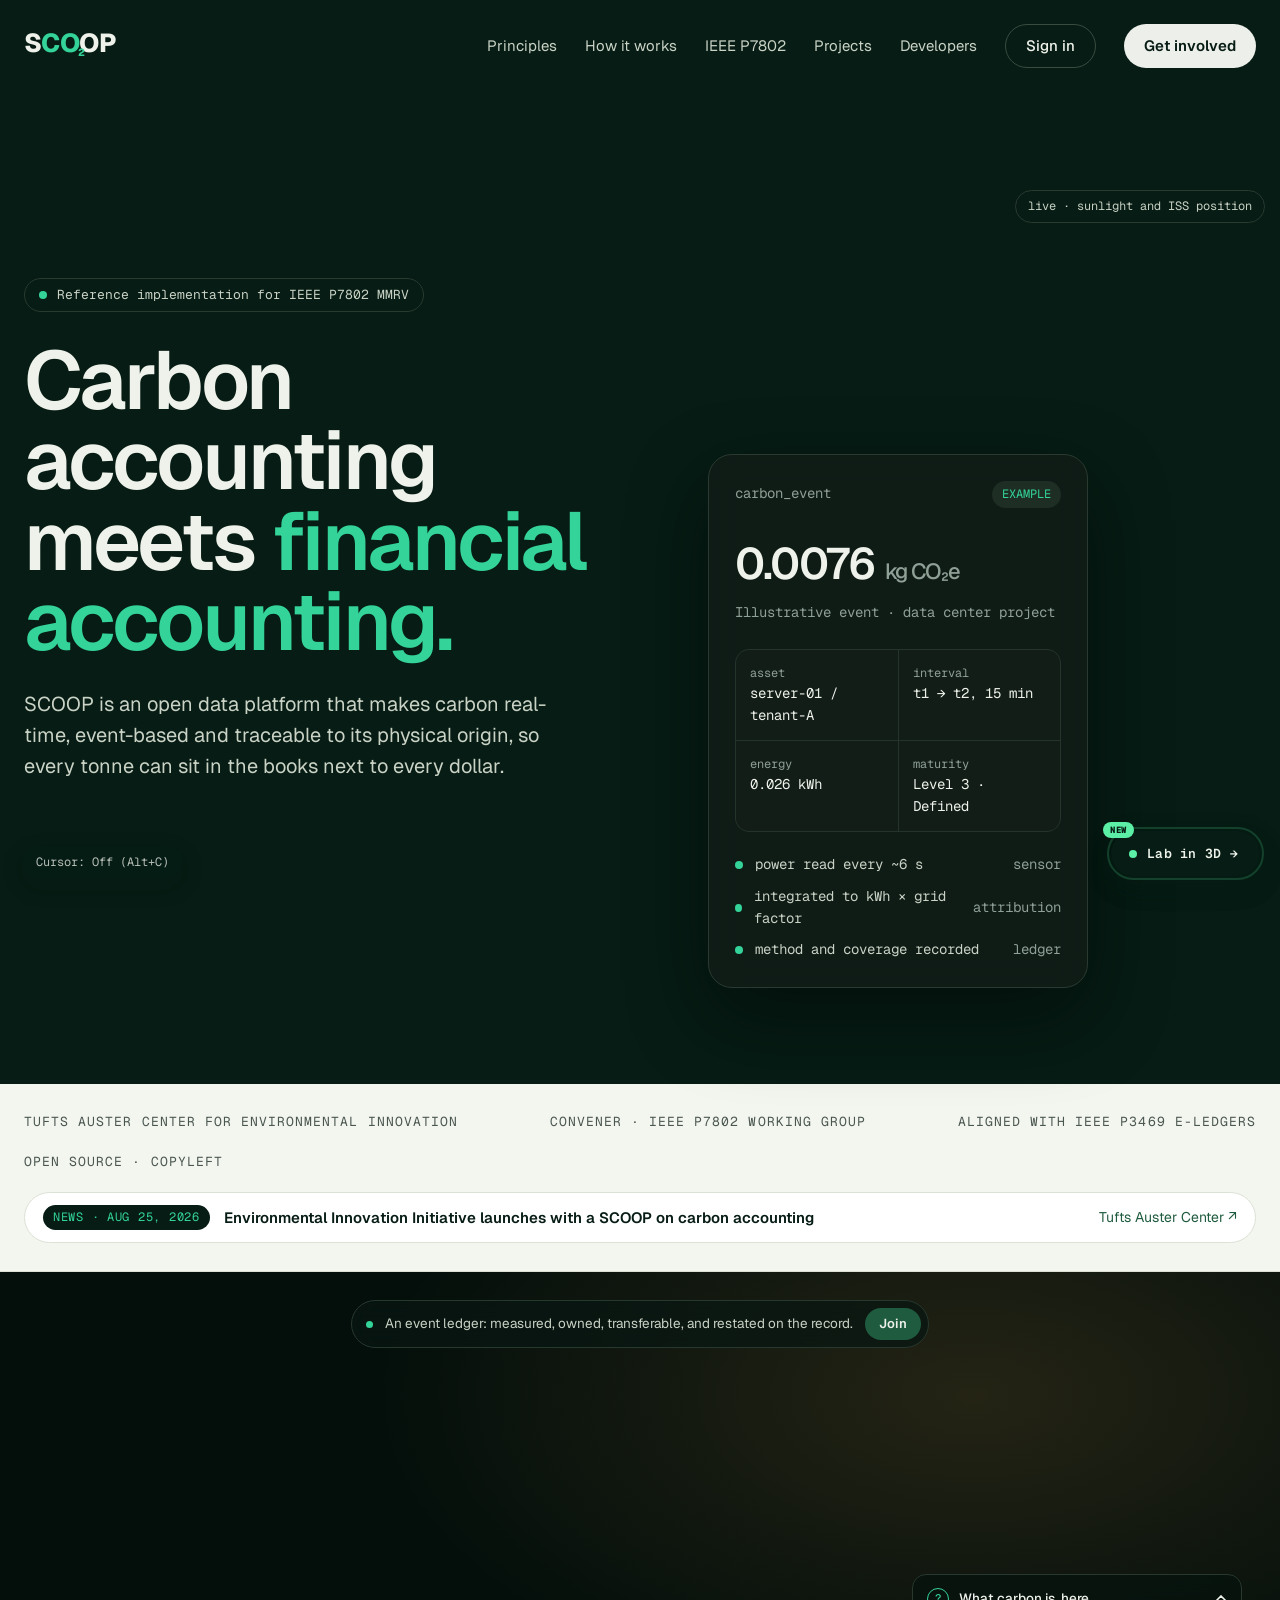
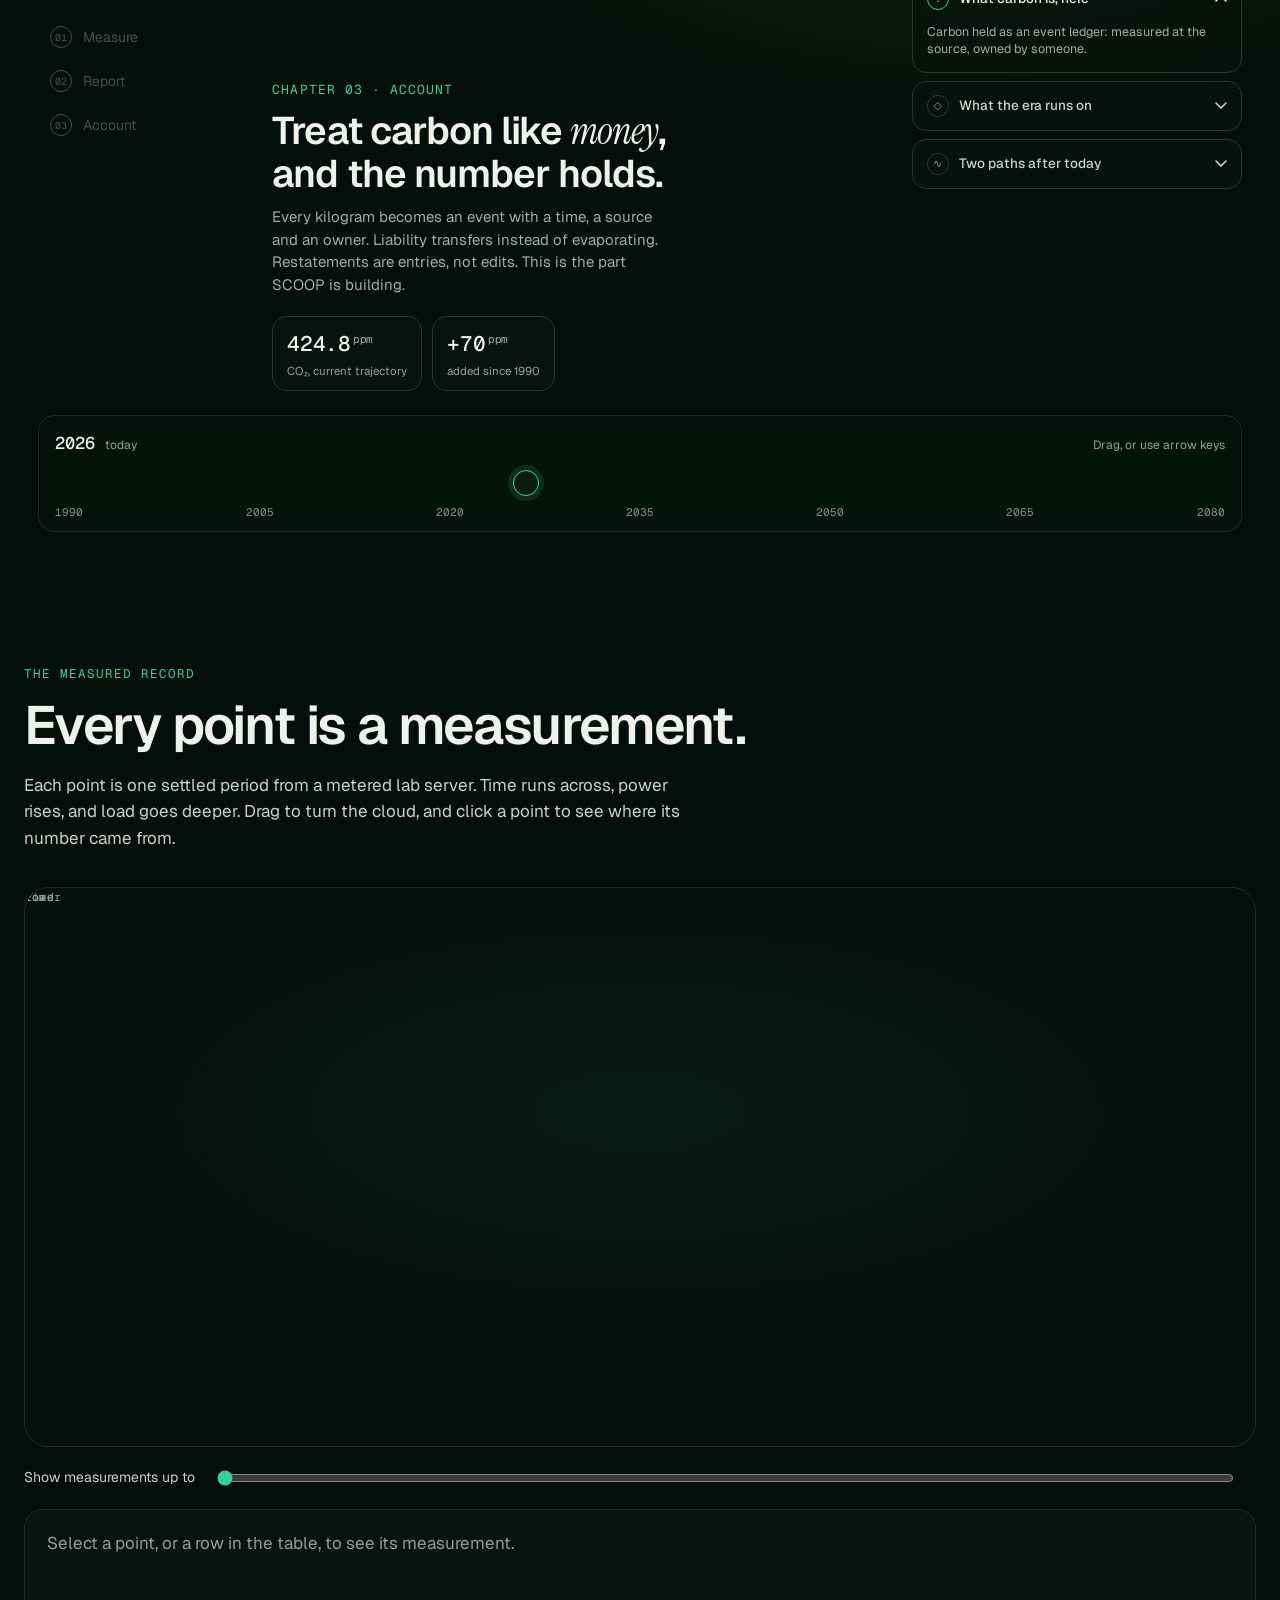
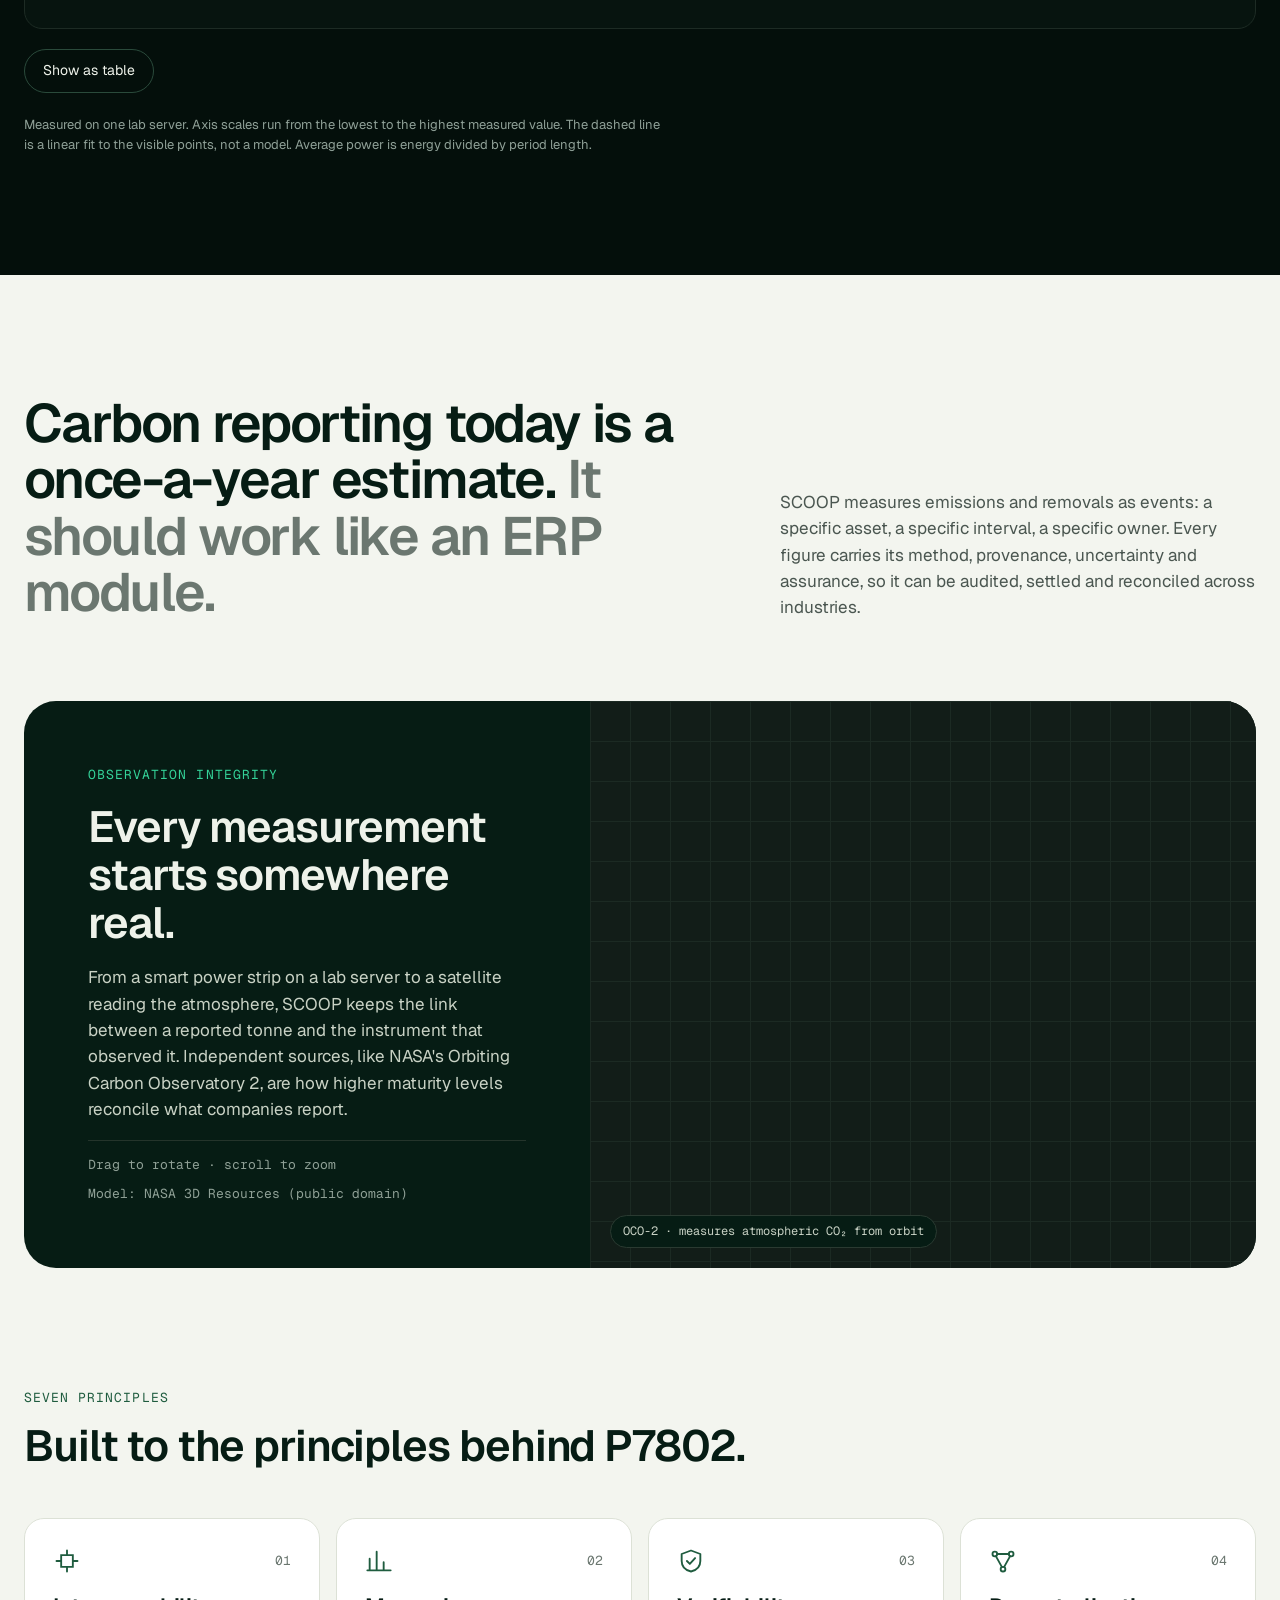
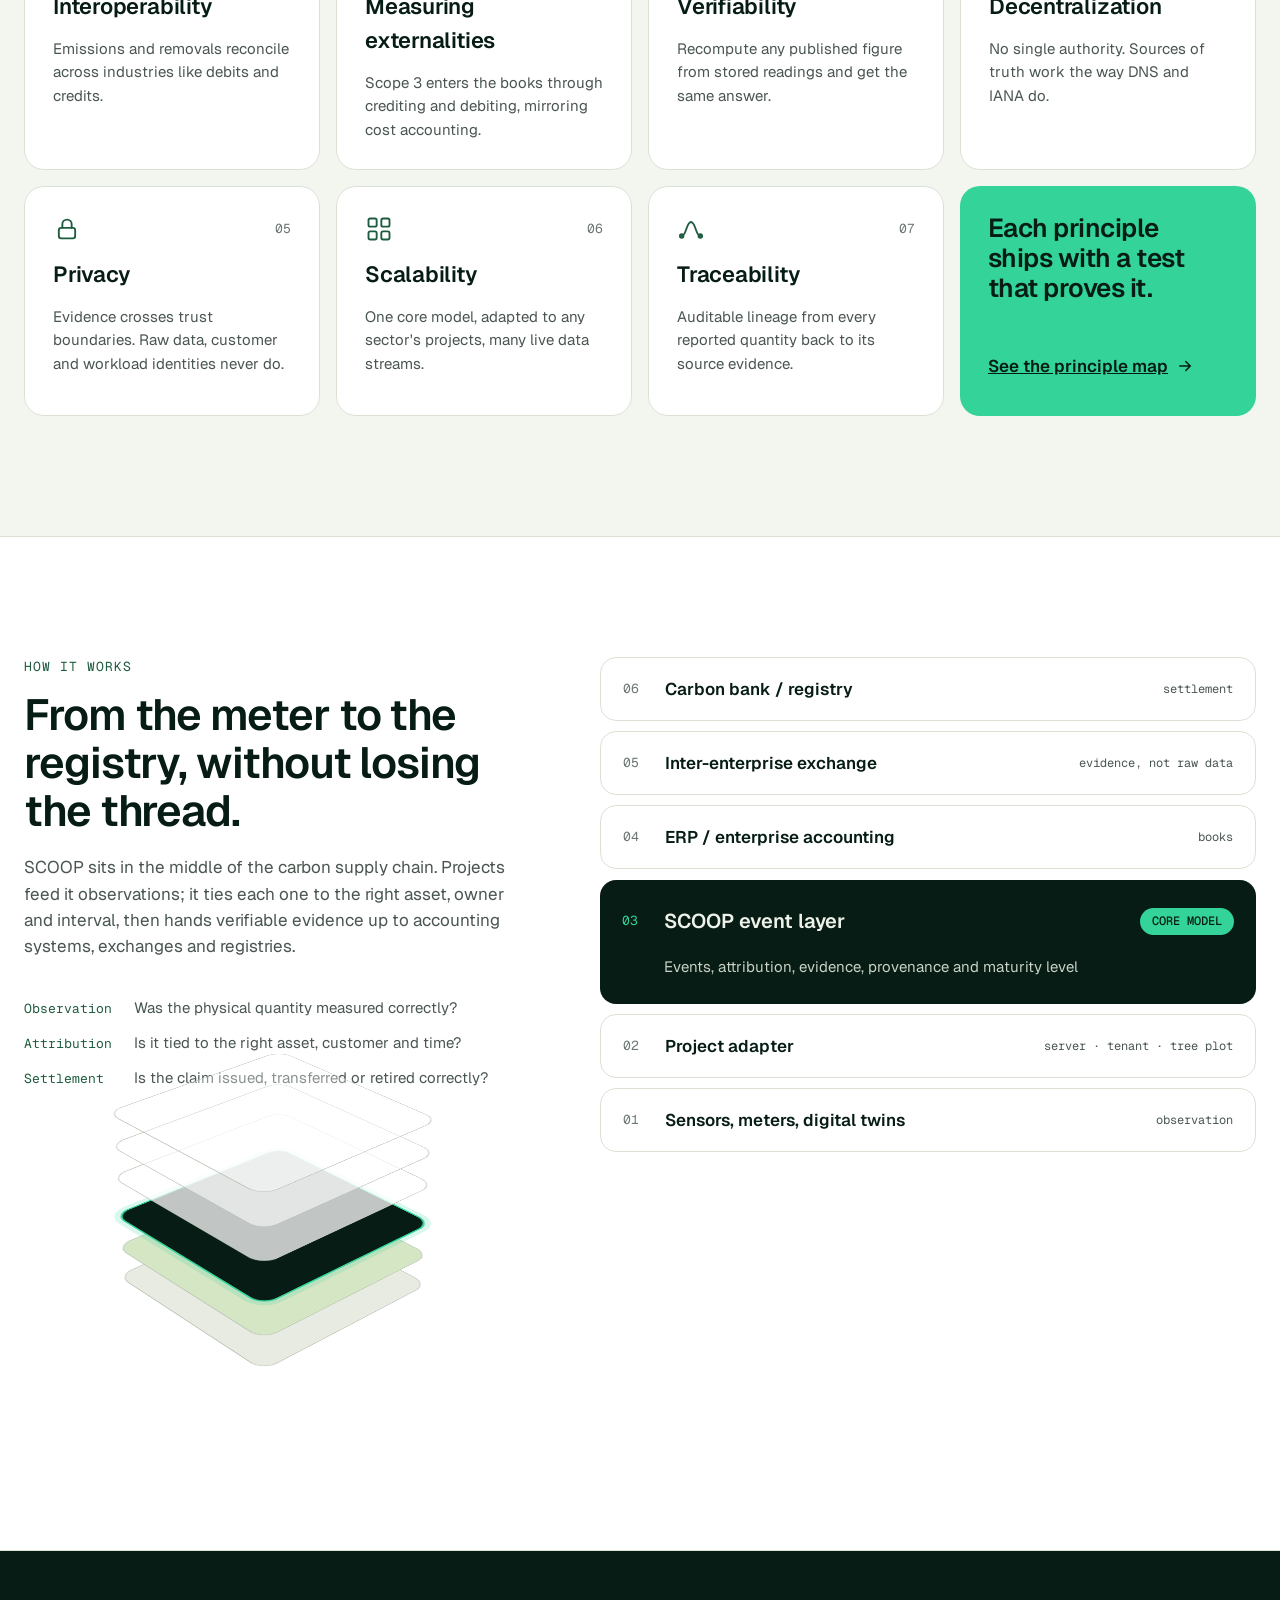
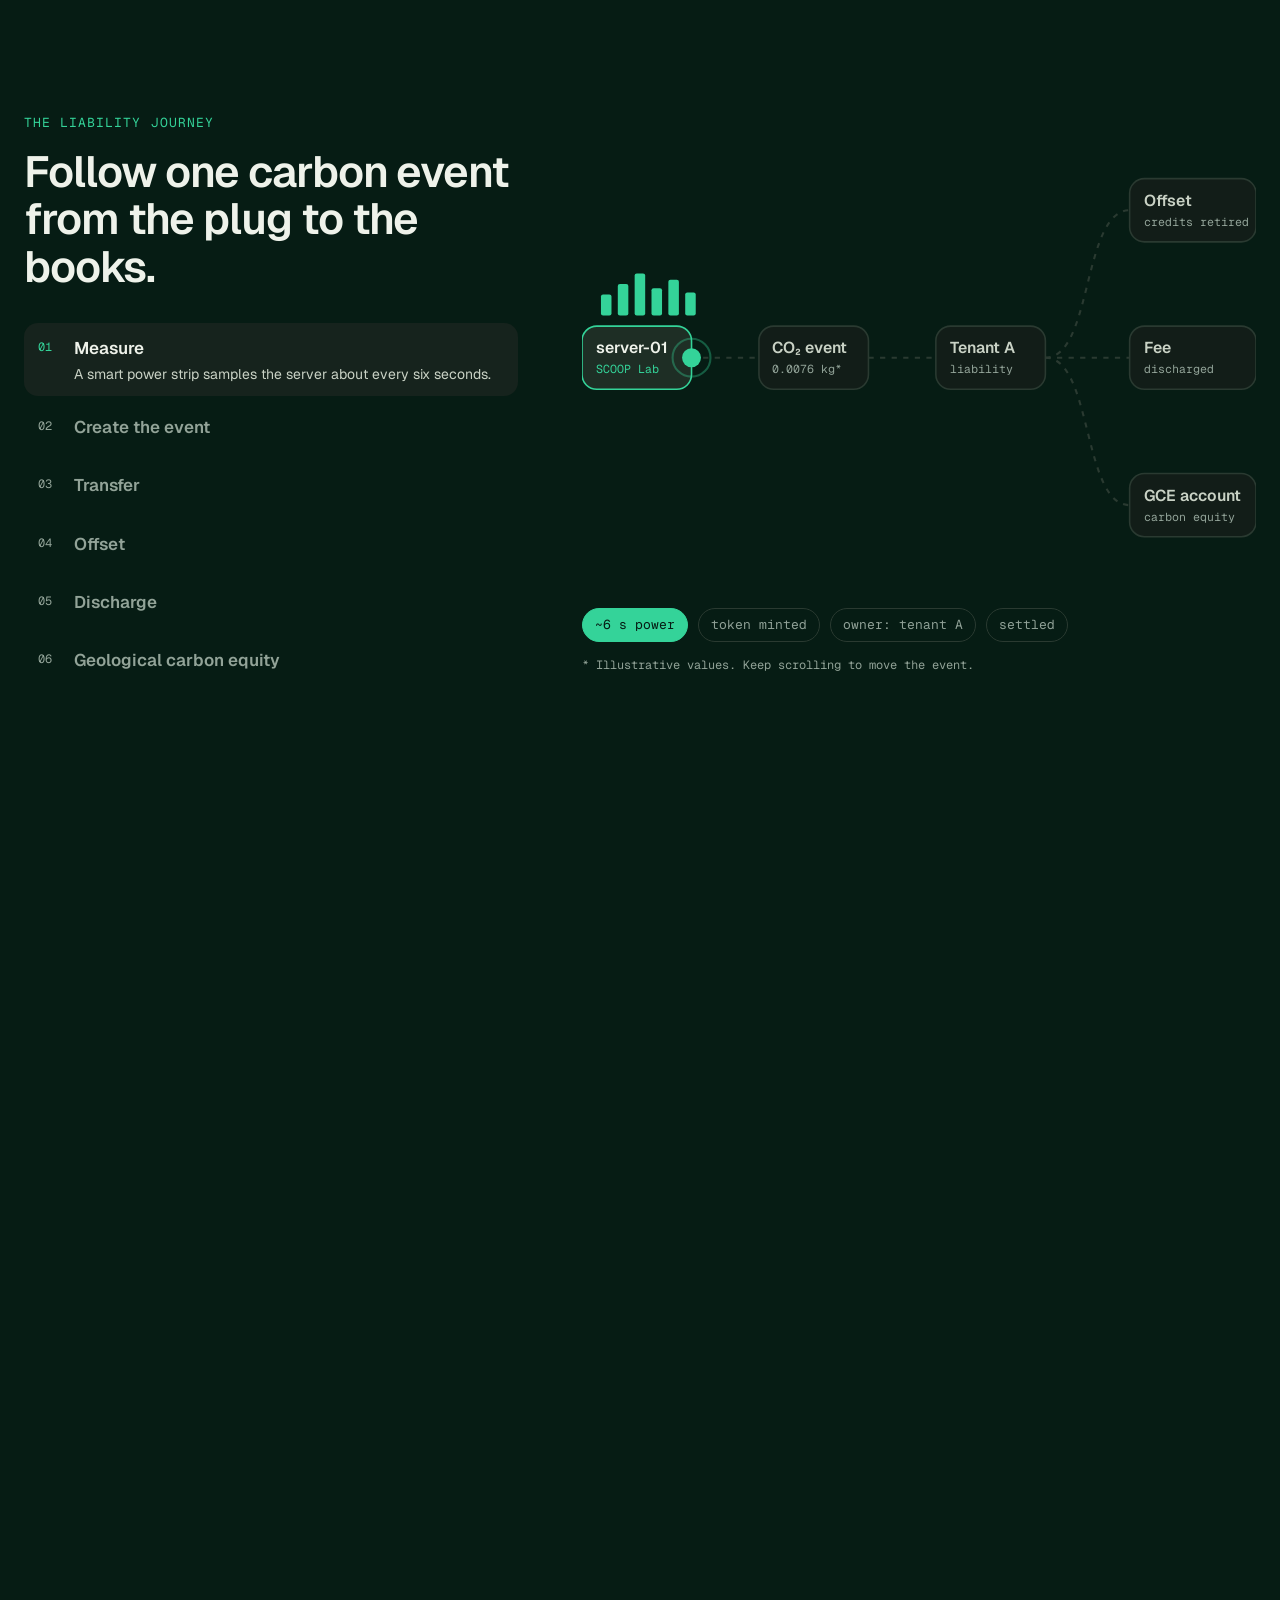
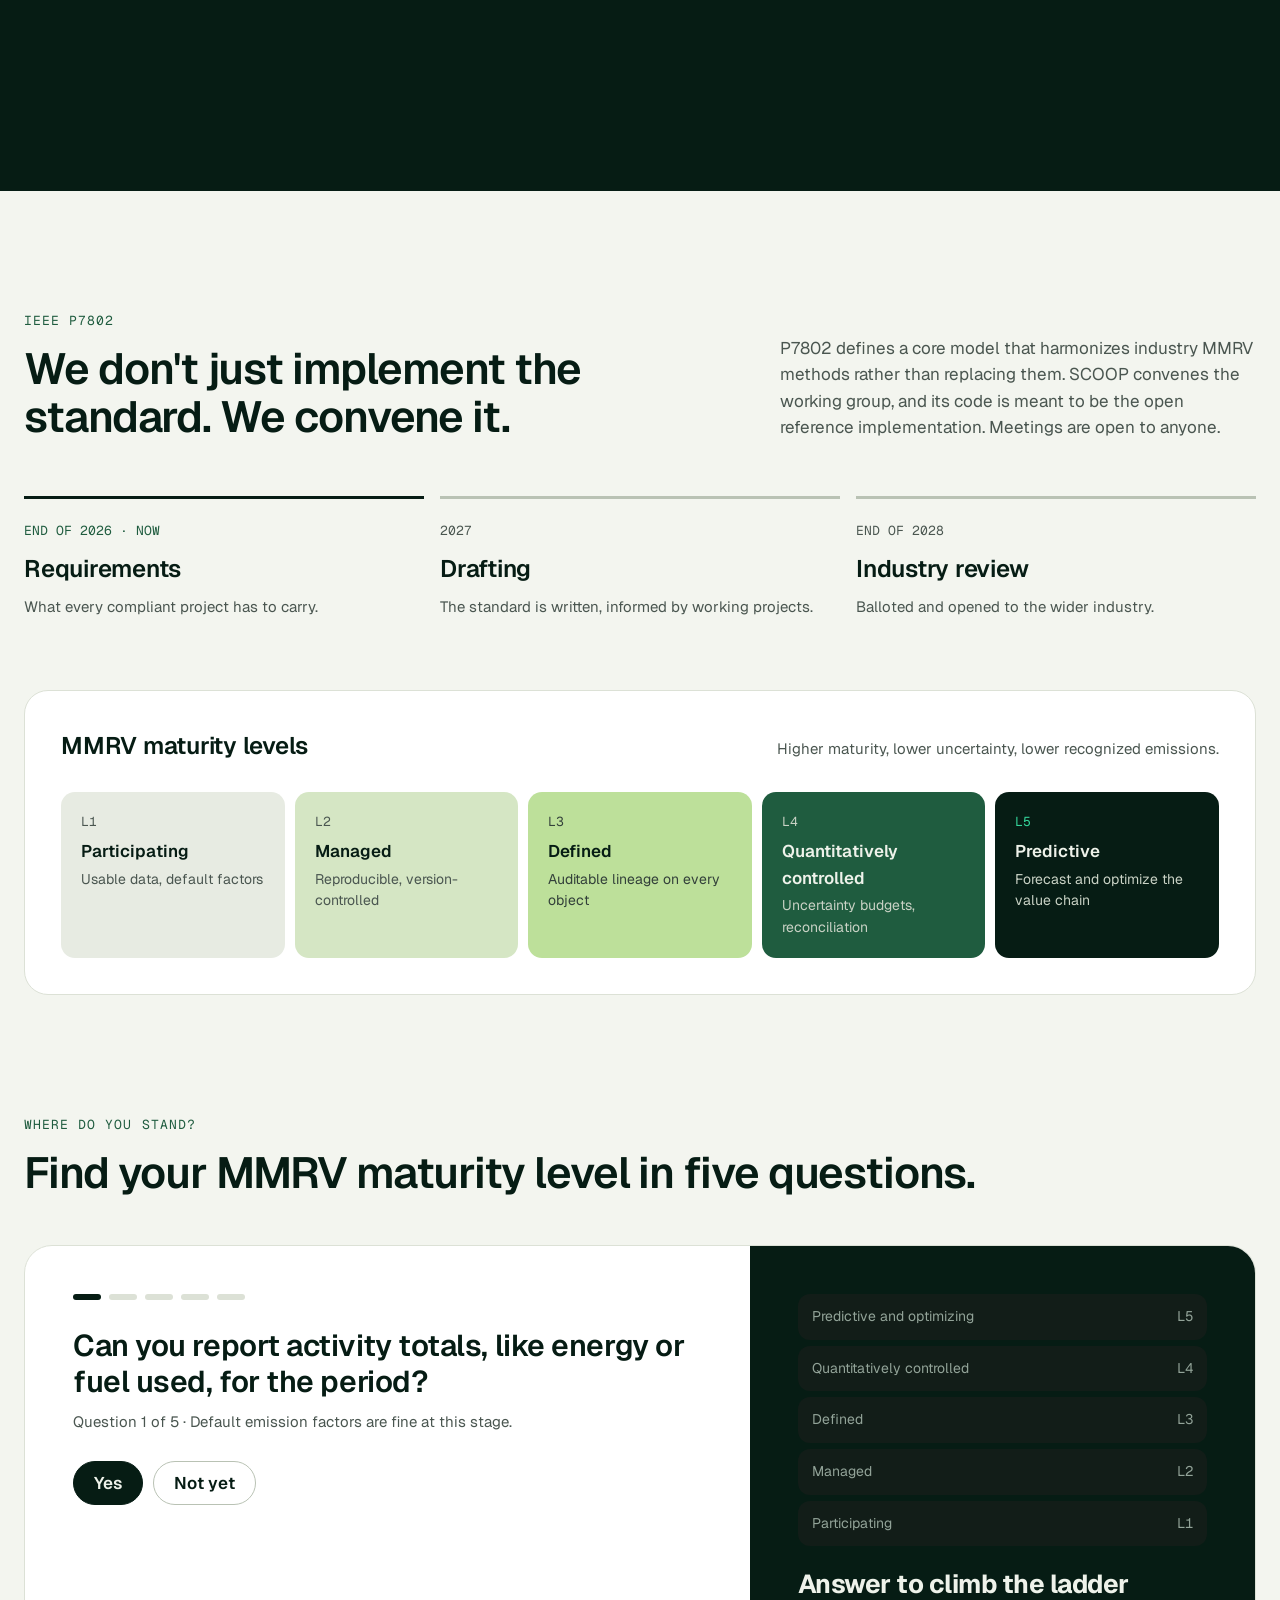
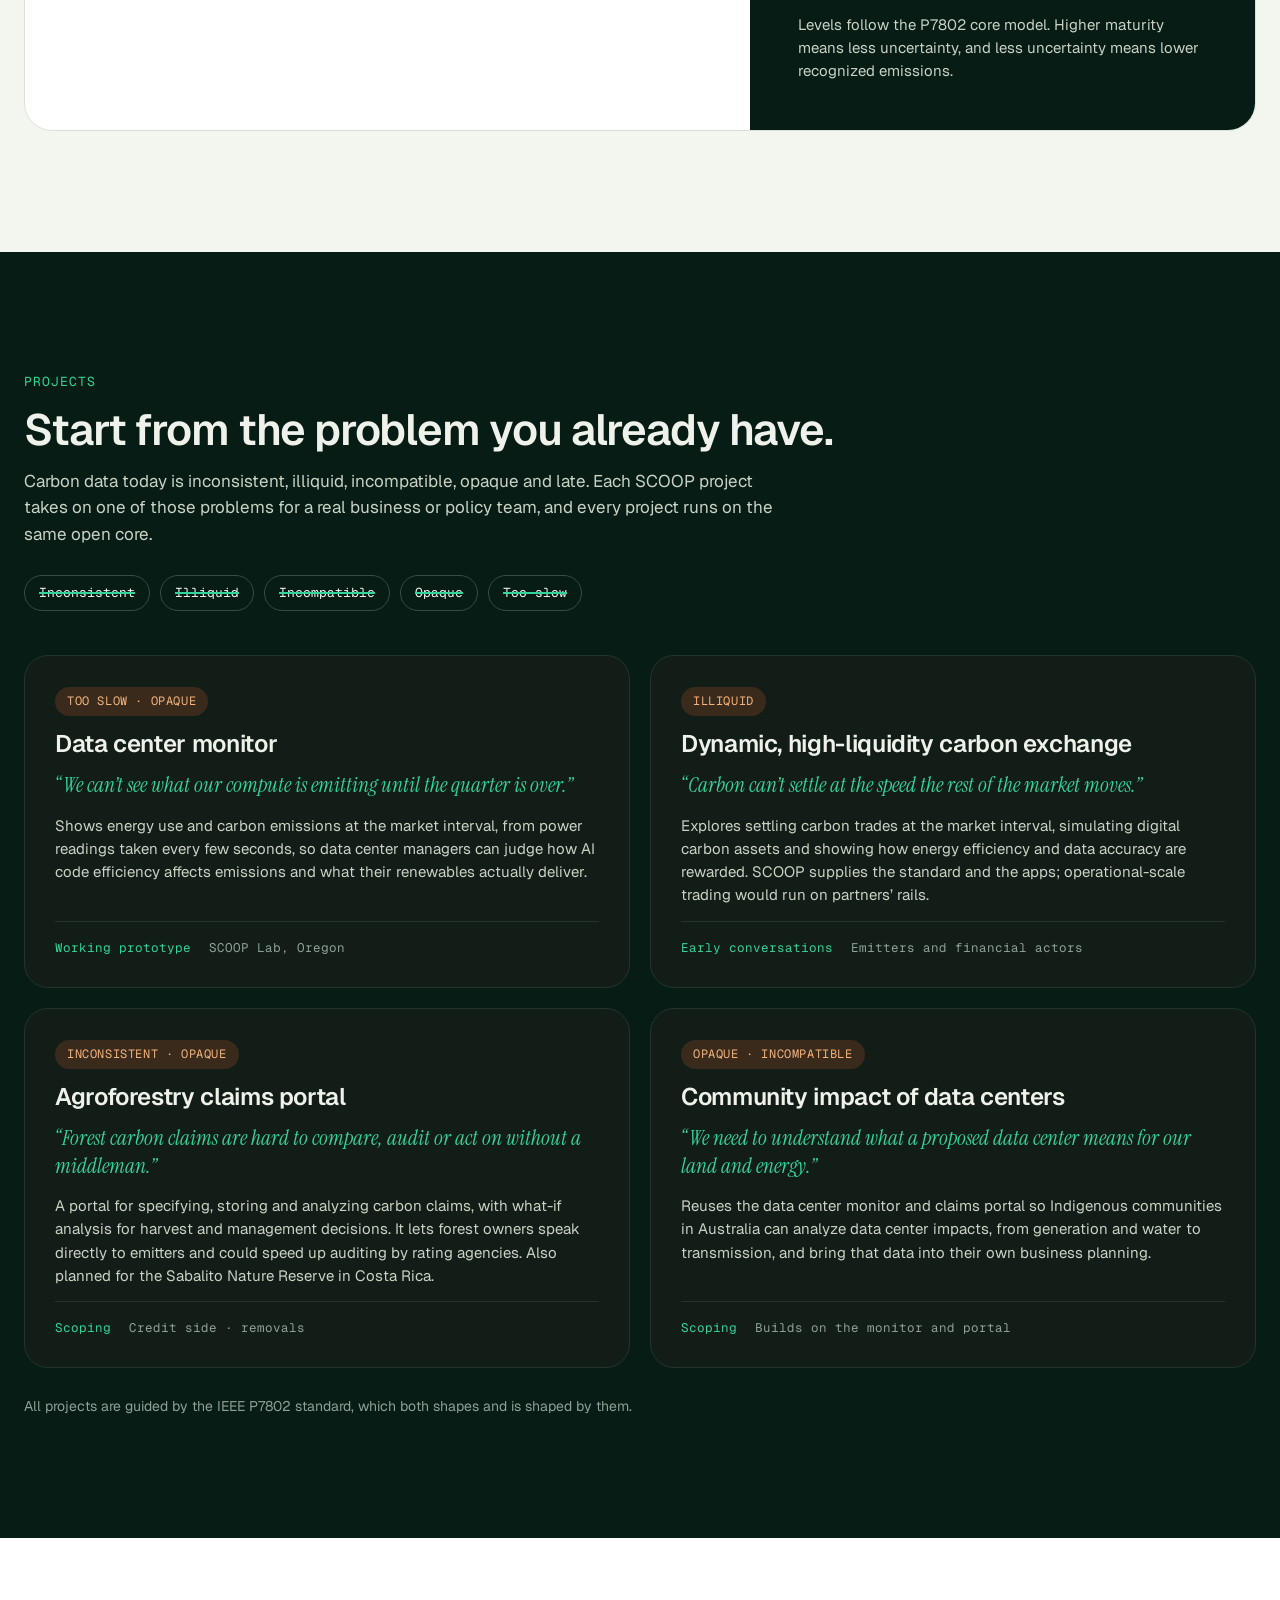
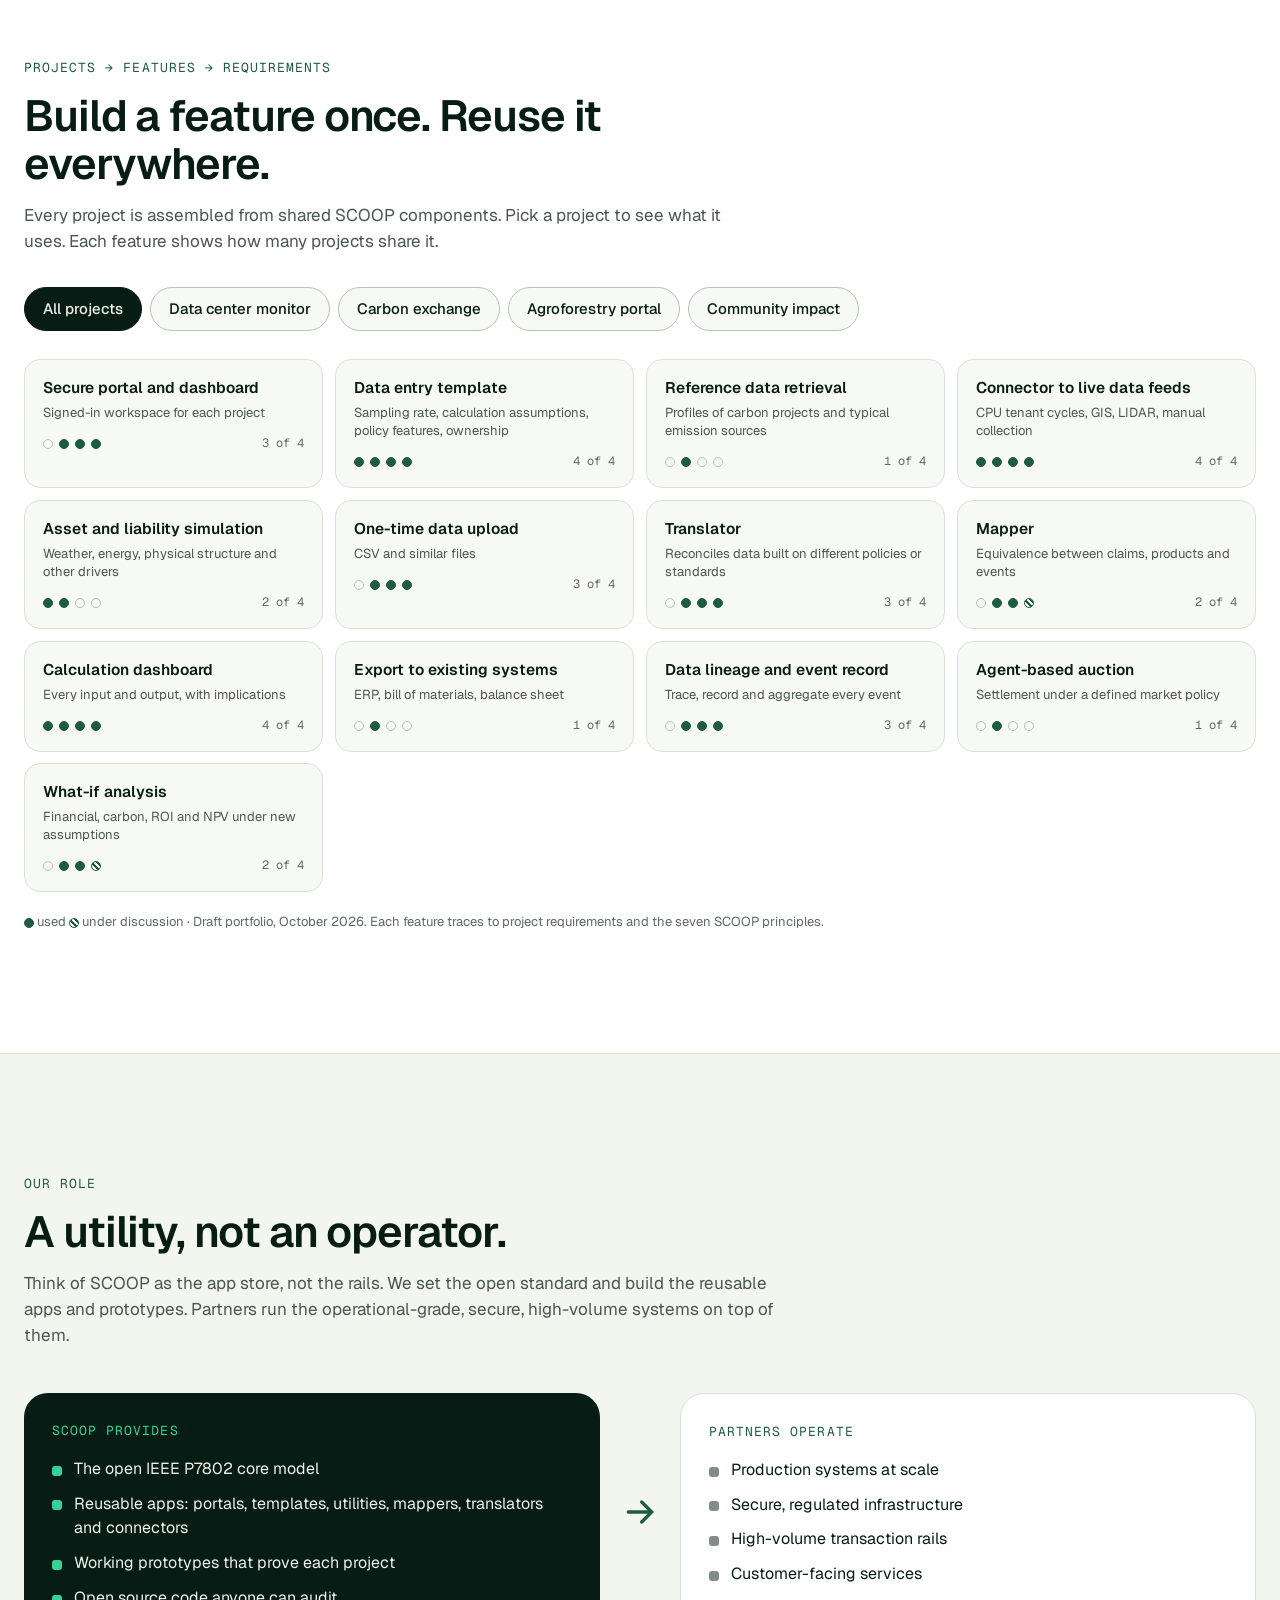
==== commit 814c118a: "Sync site content from EyobelG/scoop-website Brings in GrowthLedger (agroforestry carbon-asset simul" ====
--- a/index.html
+++ b/index.html
@@ -28,6 +28,15 @@
 <style>
 body{margin:0;background:#F3F5EF}
 a{color:#061C14}a:hover{color:#1F5C3F}
+.lab3d-fab{position:fixed;right:20px;bottom:24px;z-index:999;display:inline-flex;align-items:center;gap:10px;padding:14px 22px 14px 18px;border-radius:999px;background:#061C14;color:#EEF2EA;text-decoration:none;font-family:'Geist Mono',monospace;font-size:13px;font-weight:600;letter-spacing:.02em;box-shadow:0 8px 24px rgba(6,28,20,.35);animation:lab3d-float 2.6s ease-in-out infinite}
+.lab3d-fab:hover{color:#EEF2EA;background:#0B2A1E}
+.lab3d-fab::before{content:"";position:absolute;inset:-4px;border-radius:999px;border:2px solid #1F5C3F;opacity:.6;animation:lab3d-ring 1.8s ease-out infinite}
+.lab3d-fab .lab3d-dot{width:8px;height:8px;border-radius:50%;background:#5CF0A6;box-shadow:0 0 0 0 rgba(92,240,166,.7);animation:lab3d-pulse 1.8s ease-out infinite}
+.lab3d-fab .lab3d-badge{position:absolute;top:-9px;left:-8px;background:#5CF0A6;color:#061C14;font-size:9px;font-weight:800;letter-spacing:.06em;padding:2px 7px;border-radius:999px;text-transform:uppercase}
+@keyframes lab3d-float{0%,100%{transform:translateY(0)}50%{transform:translateY(-6px)}}
+@keyframes lab3d-ring{0%{transform:scale(1);opacity:.6}100%{transform:scale(1.18);opacity:0}}
+@keyframes lab3d-pulse{0%{box-shadow:0 0 0 0 rgba(92,240,166,.7)}70%{box-shadow:0 0 0 10px rgba(92,240,166,0)}100%{box-shadow:0 0 0 0 rgba(92,240,166,0)}}
+@media (max-width:640px){.lab3d-fab{right:14px;bottom:16px;padding:12px 18px 12px 14px;font-size:12px}}
 *{box-sizing:border-box}
 @keyframes scoopFloat{0%,100%{transform:perspective(1200px) rotateY(-14deg) rotateX(8deg) translateY(0)}50%{transform:perspective(1200px) rotateY(-10deg) rotateX(6deg) translateY(-12px)}}
 @keyframes scoopOrbit{from{transform:rotateX(72deg) rotateZ(0deg)}to{transform:rotateX(72deg) rotateZ(360deg)}}
@@ -696,6 +705,9 @@
 <div class="sx-138">
 <a class="sx-139" href="https://github.com/Carbon-Offset-Open-Platform">GitHub organization</a>
 <a class="sx-140" href="api-docs.html" data-track="cta:api-docs">API docs · v0</a>
+<a class="sx-140" href="lab-3d-app/" data-track="cta:lab-3d">Lab in 3D</a>
+<a class="sx-140" href="scenario-calc.html" data-track="cta:scenario-calc">What-If calculator</a>
+<a class="sx-140" href="growth-ledger/" data-track="cta:growth-ledger">GrowthLedger (agroforestry)</a>
 </div>
 </div>
 <div class="sx-141" tabindex="0" role="region" aria-label="Example API response (planned endpoint)">
@@ -994,5 +1006,10 @@
 <script src="assets/analytics.js" defer></script>
 <script src="assets/cmdk.js" defer></script>
 <script src="assets/auth.js" defer></script>
+<a class="lab3d-fab" href="lab-3d-app/" data-track="cta:lab-3d-fab" aria-label="Open the Lab in 3D">
+<span class="lab3d-badge">New</span>
+<span class="lab3d-dot"></span>
+Lab in 3D &rarr;
+</a>
 </body>
 </html>
